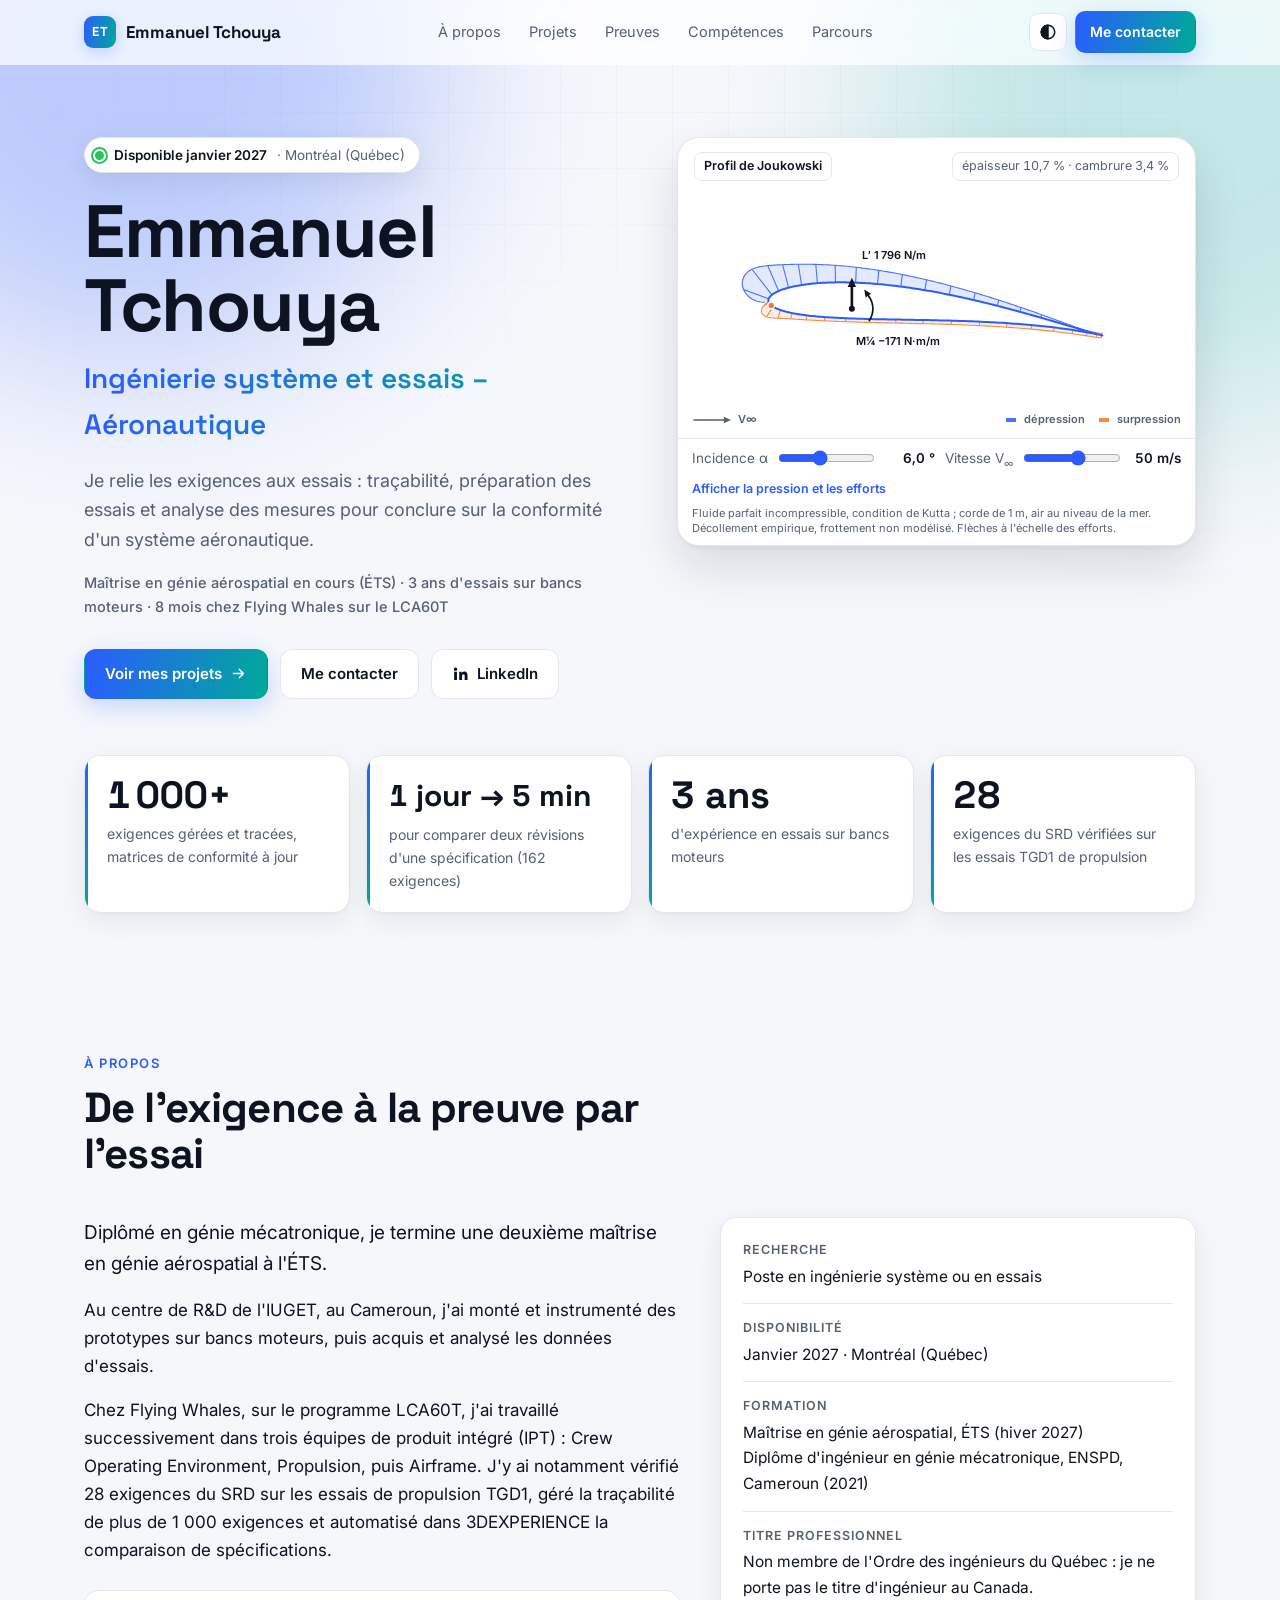
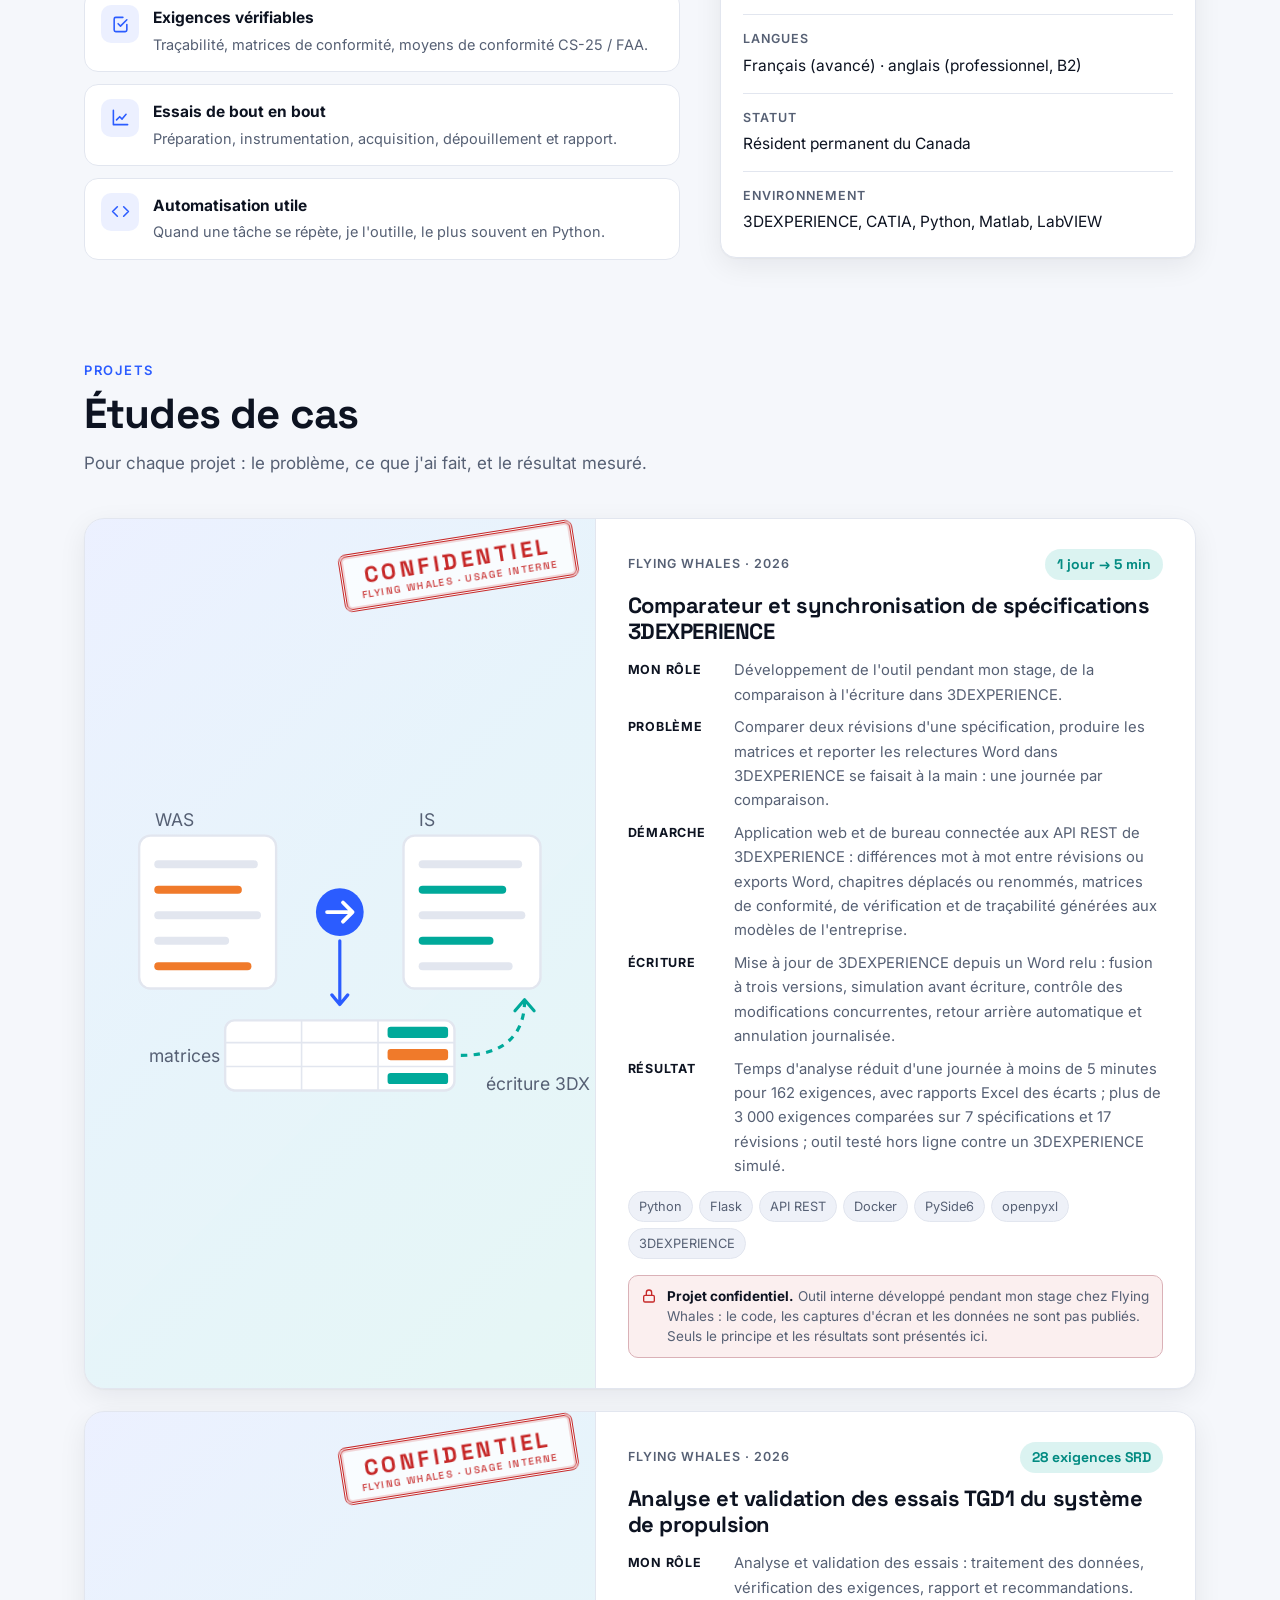
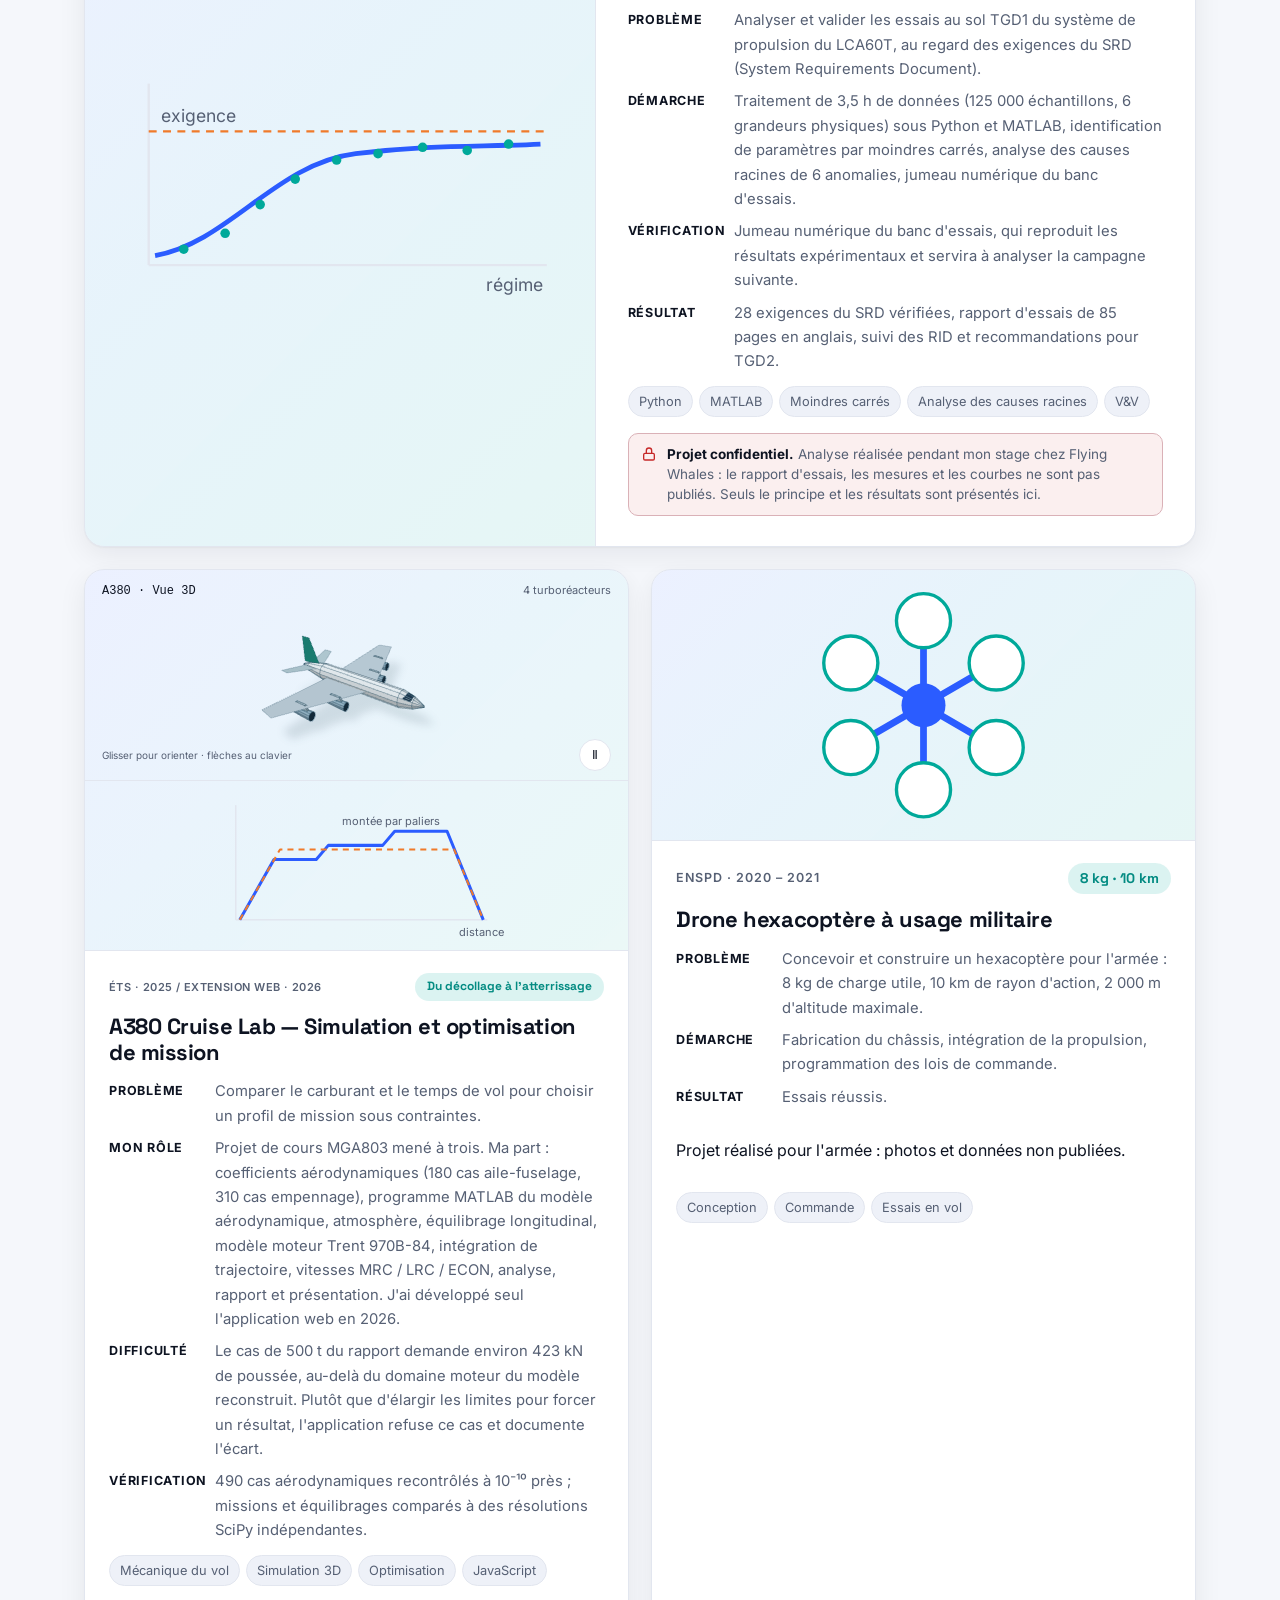
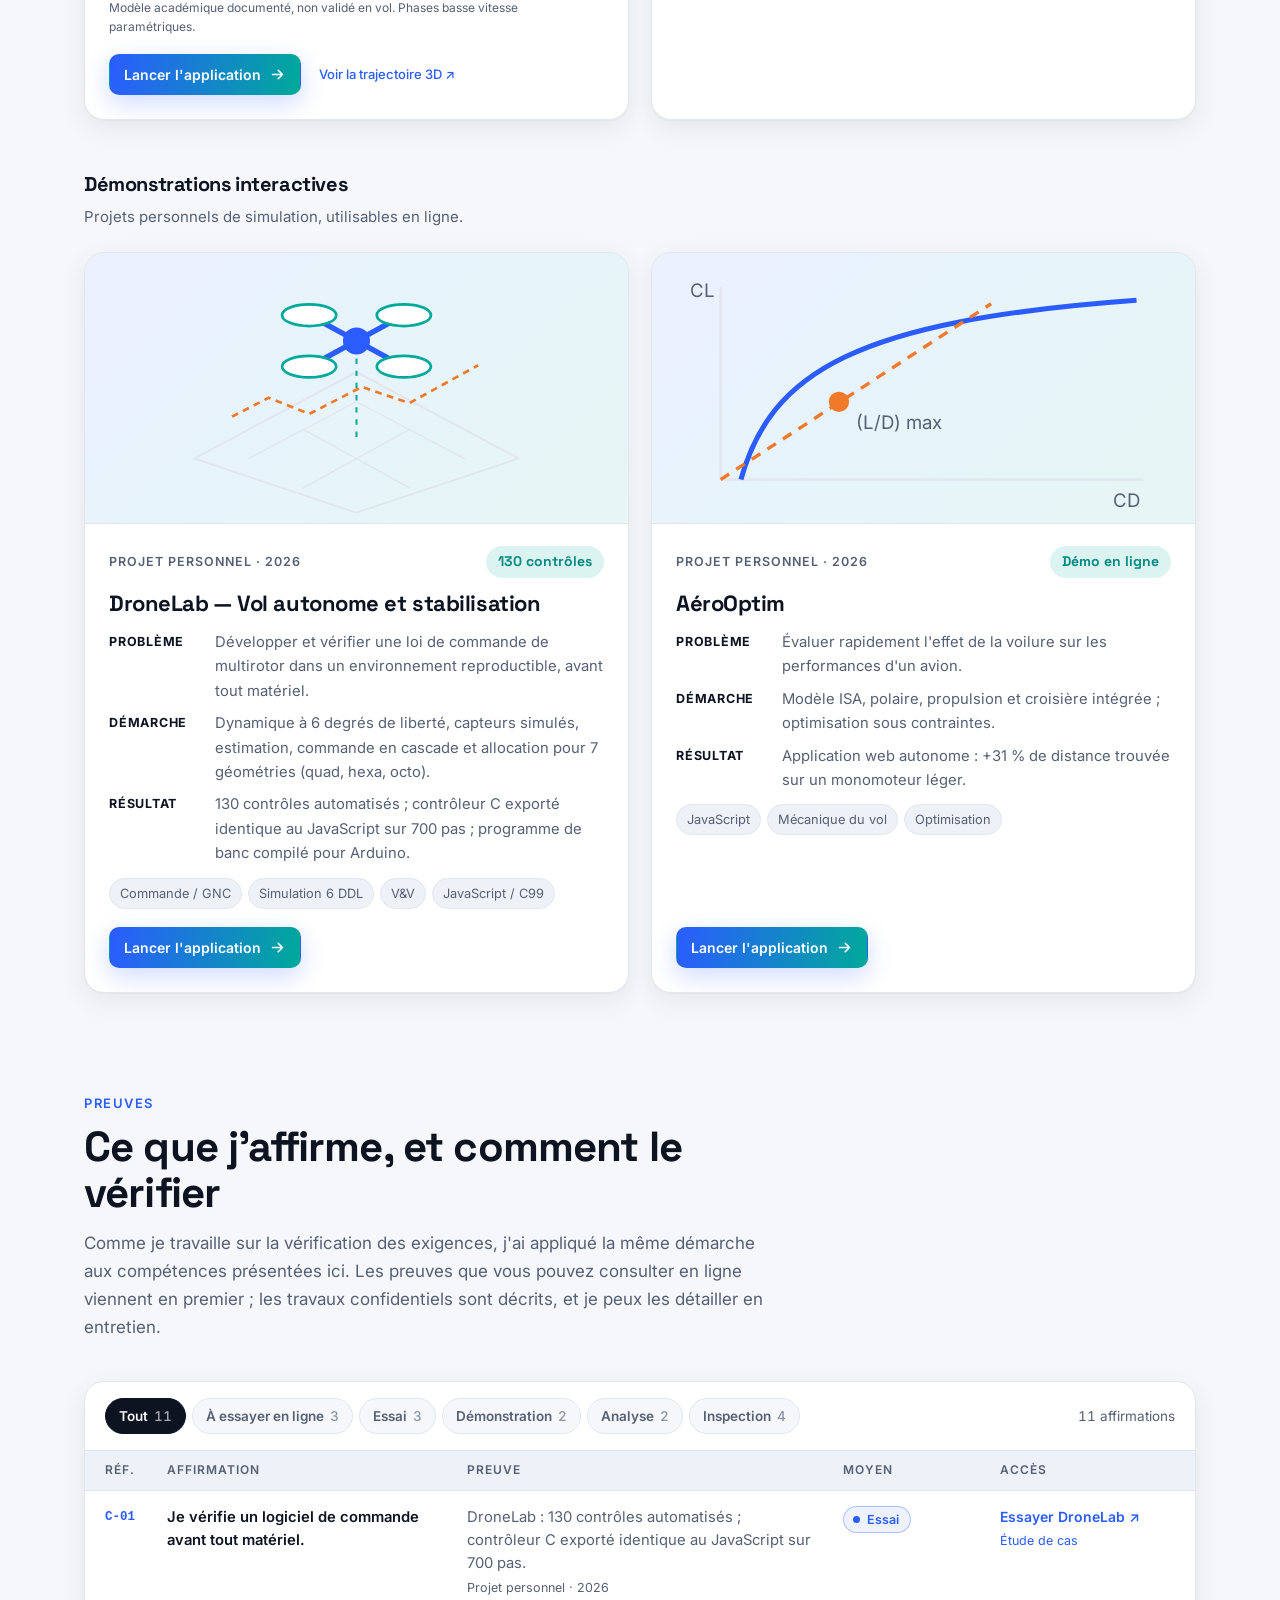
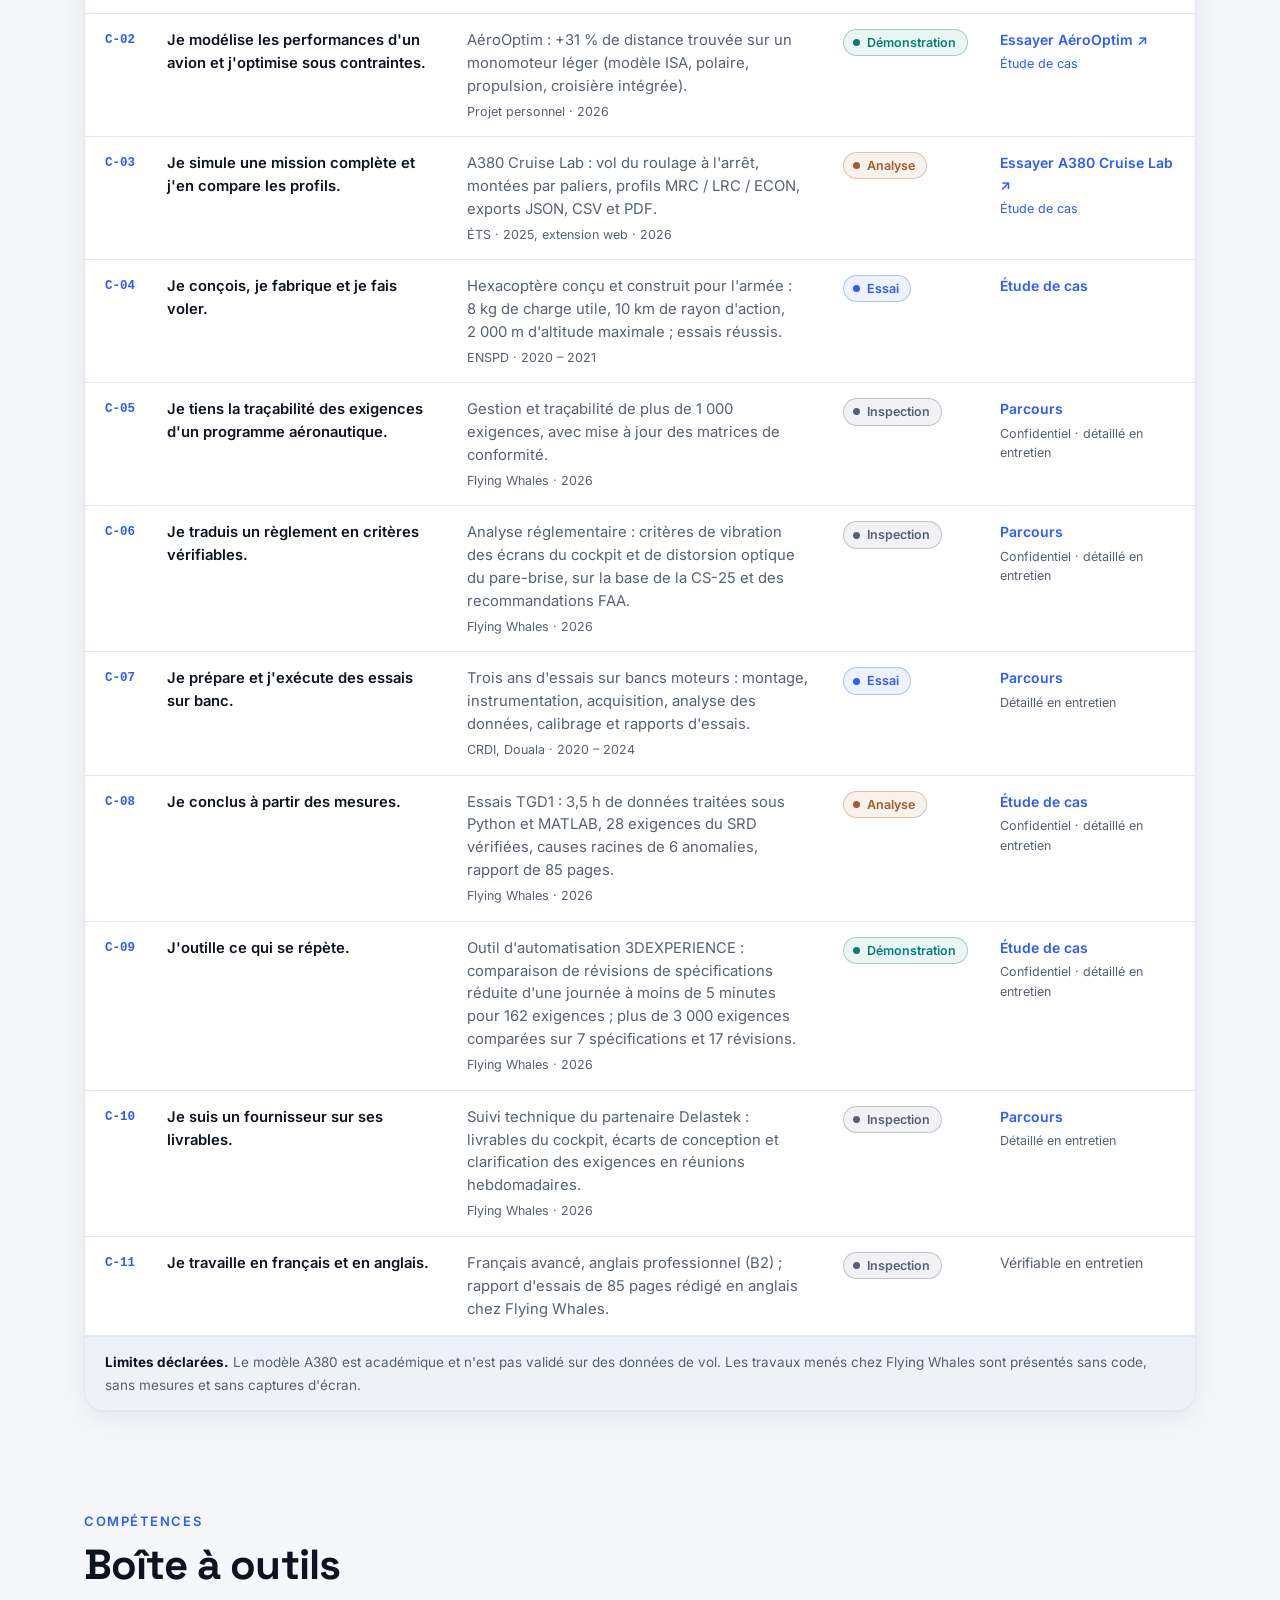
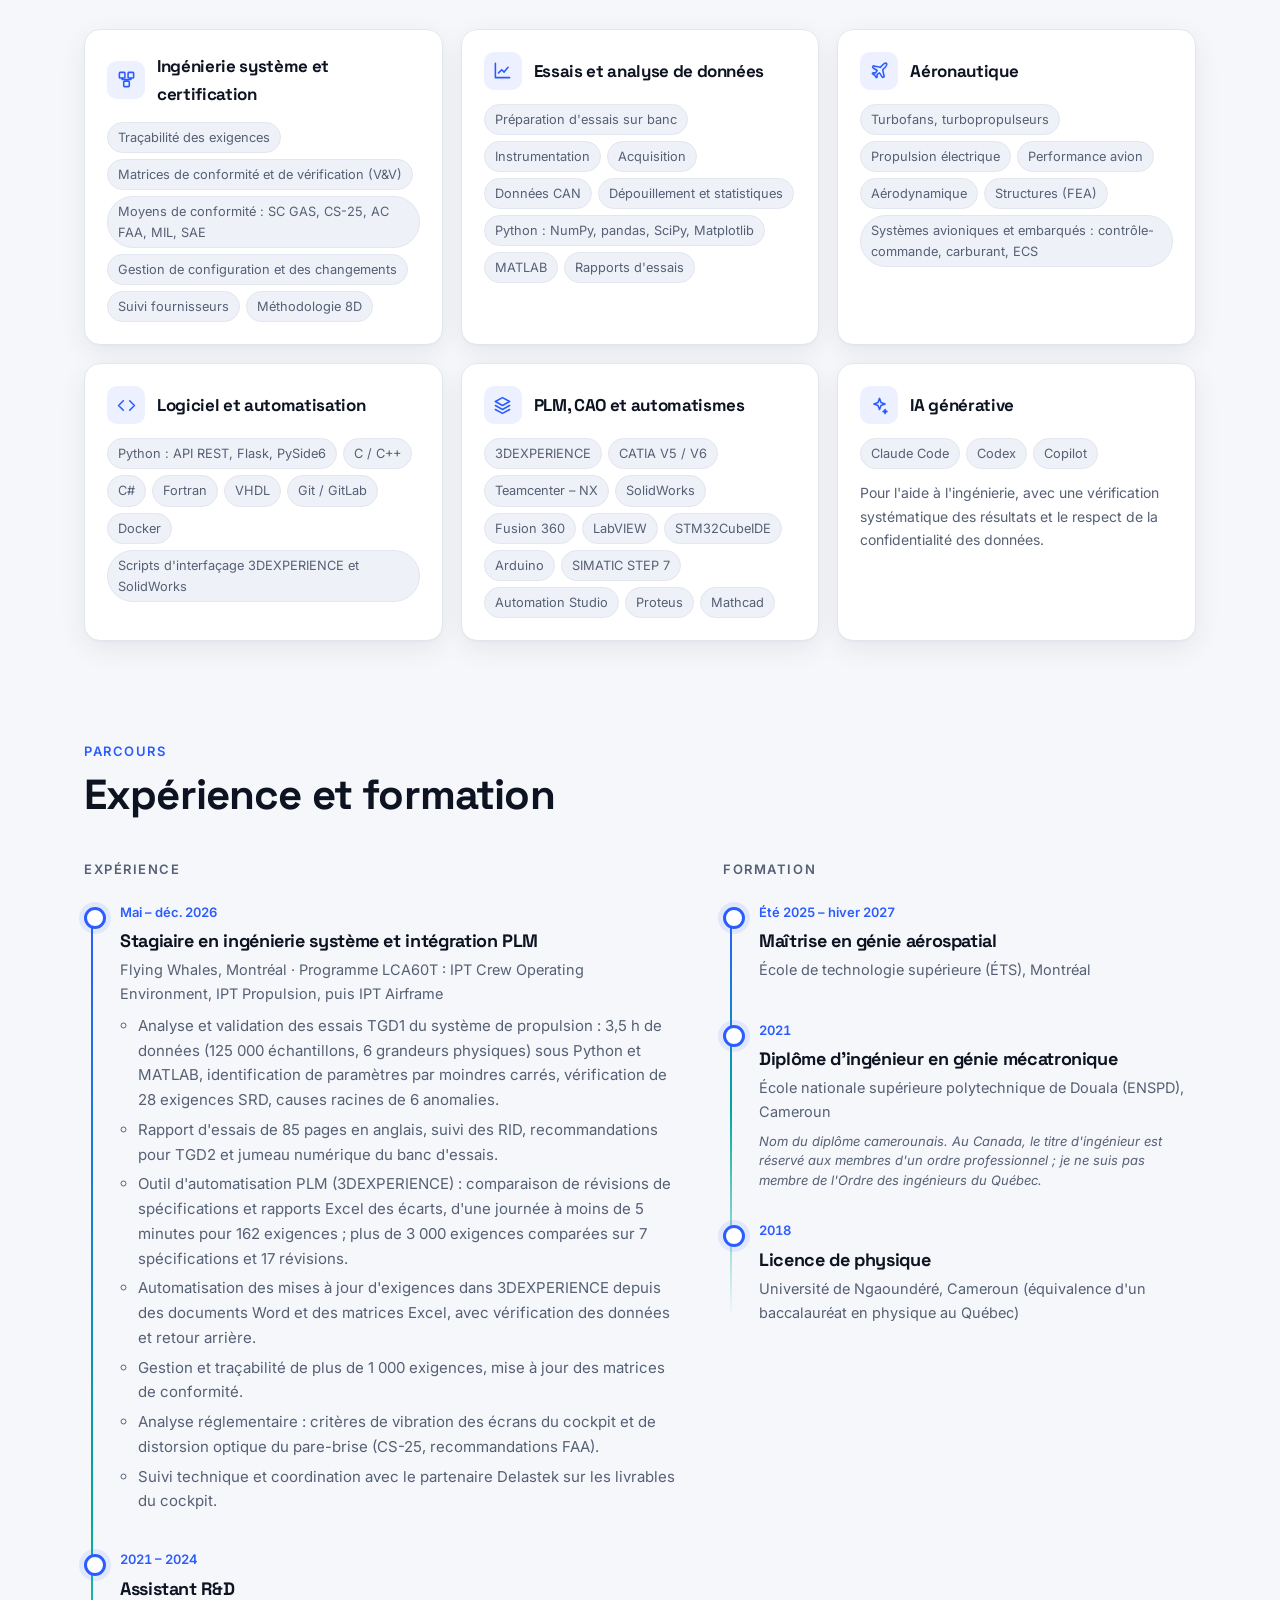
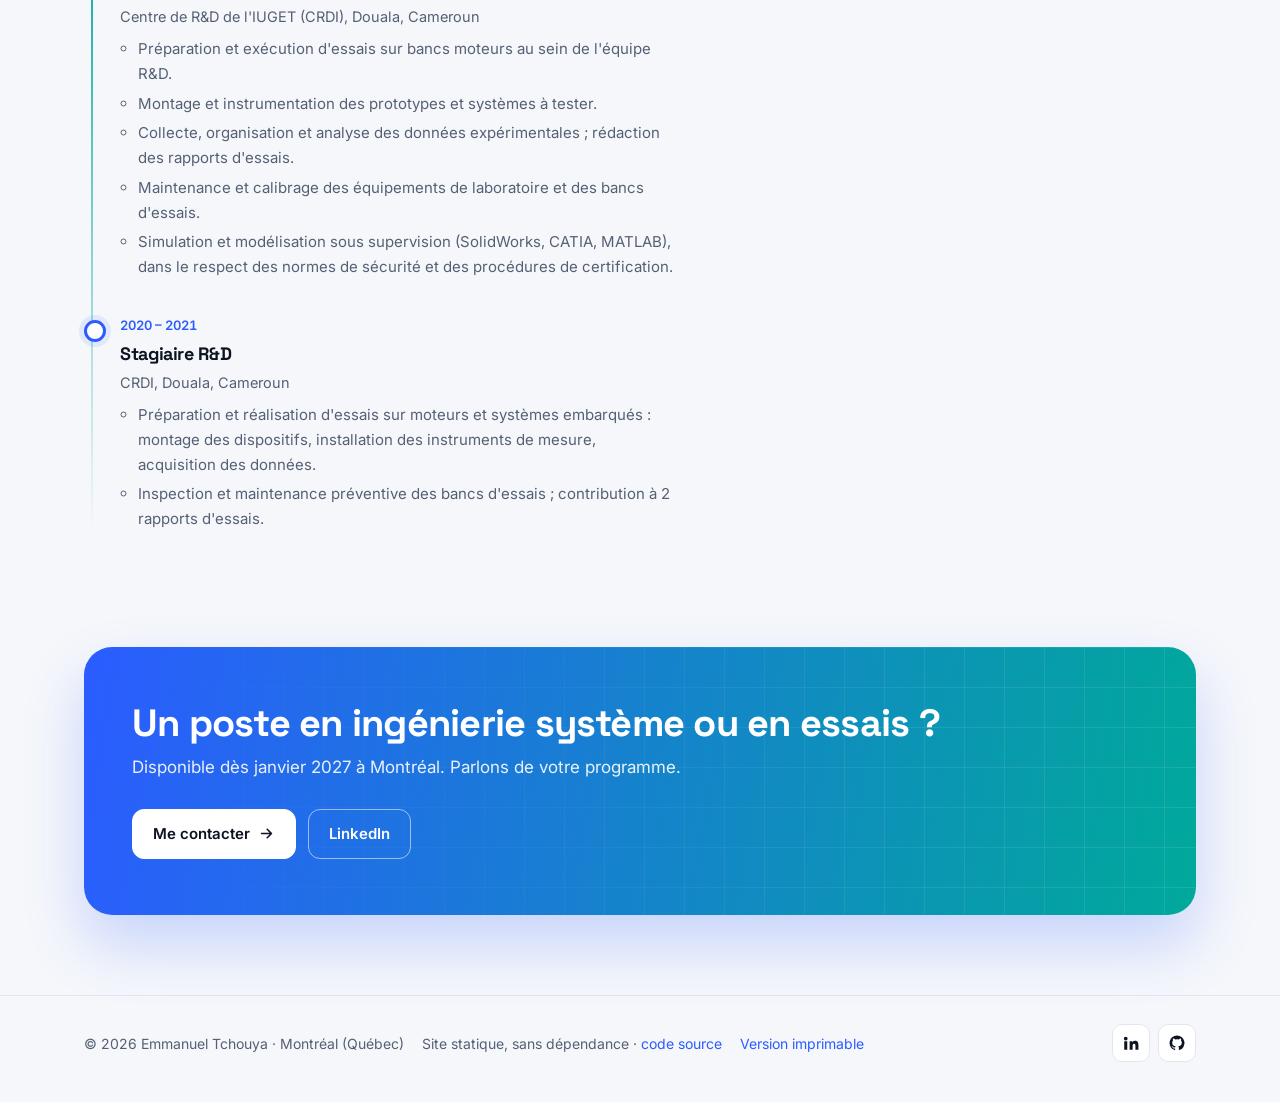
==== index.html @ eb5b2fd1 "3DEXPERIENCE tool: over 3,000 requirements compared across 7 specifications and 17 revisions" ====
<!doctype html>
<html lang="fr">
<head>
<meta charset="utf-8">
<meta name="viewport" content="width=device-width, initial-scale=1">
<title>Emmanuel Tchouya — Ingénierie système et essais, aéronautique</title>
<meta name="description" content="Emmanuel Tchouya — ingénierie système et essais en aéronautique. Diplômé en génie mécatronique, finissant à la maîtrise en génie aérospatial à l'ÉTS, Montréal. Disponible janvier 2027.">
<meta property="og:title" content="Emmanuel Tchouya — Ingénierie système et essais, aéronautique">
<meta property="og:description" content="Trois ans d'essais sur bancs moteurs, huit mois de stage chez Flying Whales sur le programme LCA60T, maîtrise en génie aérospatial à l'ÉTS.">
<meta name="author" content="Emmanuel Tchouya">
<link rel="canonical" href="https://emmatchouya-source.github.io/portfolio/">
<meta property="og:type" content="website">
<meta property="og:locale" content="fr_CA">
<meta property="og:url" content="https://emmatchouya-source.github.io/portfolio/">
<meta property="og:image" content="https://emmatchouya-source.github.io/portfolio/og.png">
<meta property="og:image:width" content="1200">
<meta property="og:image:height" content="630">
<meta property="og:image:alt" content="Emmanuel Tchouya — ingénierie système et essais en aéronautique. Disponible janvier 2027 à Montréal.">
<meta name="twitter:card" content="summary_large_image">
<meta name="theme-color" content="#2b5cff">
<link rel="icon" href="favicon.svg" type="image/svg+xml">
<script type="application/ld+json">{"@context":"https://schema.org","@type":"Person","name":"Emmanuel Tchouya","url":"https://emmatchouya-source.github.io/portfolio/","image":"https://emmatchouya-source.github.io/portfolio/og.png","jobTitle":"Ingénierie système et essais – Aéronautique","description":"Diplômé en génie mécatronique et finissant à la maîtrise en génie aérospatial à l'ÉTS, avec trois ans d'expérience en essais sur bancs moteurs et huit mois de stage chez Flying Whales sur le programme LCA60T.","address":{"@type":"PostalAddress","addressLocality":"Montréal","addressRegion":"QC","addressCountry":"CA"},"alumniOf":[{"@type":"CollegeOrUniversity","name":"École de technologie supérieure (ÉTS)"},{"@type":"CollegeOrUniversity","name":"École nationale supérieure polytechnique de Douala (ENSPD)"}],"knowsLanguage":["fr","en"],"knowsAbout":["Ingénierie système","Traçabilité des exigences","Vérification et validation","Essais aéronautiques","3DEXPERIENCE","Python"],"sameAs":["https://www.linkedin.com/in/emmanuel-tchouya","https://github.com/emmatchouya-source"]}</script>
<script>document.documentElement.classList.add('js');try{var t=localStorage.getItem('pfTheme');if(t==='light'||t==='dark')document.documentElement.dataset.theme=t}catch(e){}</script>
<link rel="preconnect" href="https://fonts.googleapis.com">
<link rel="preconnect" href="https://fonts.gstatic.com" crossorigin>
<link href="https://fonts.googleapis.com/css2?family=Inter:wght@400;500;600;700&family=Space+Grotesk:wght@500;600;700&display=swap" rel="stylesheet">
<link rel="stylesheet" href="projets/a380-lab/hero3d.css?v=1.5.2">
<link rel="stylesheet" href="style.css?v=2026-11-11b">
</head>
<body>
<a class="skip" href="#contenu">Aller au contenu</a>
<div class="bg-grid"></div><div class="bg-blob b1"></div><div class="bg-blob b2"></div>
<div class="progress" id="progress"></div>

<nav id="nav" aria-label="Navigation principale">
  <div class="wrap">
    <a class="brand" href="#top" aria-label="Accueil"><span class="mark">ET</span>Emmanuel Tchouya</a>
    <ul id="navLinks">
      <li><a href="#apropos">À propos</a></li>
      <li><a href="#projets">Projets</a></li>
      <li><a href="#preuves">Preuves</a></li>
      <li><a href="#competences">Compétences</a></li>
      <li><a href="#parcours">Parcours</a></li>
      <li class="only-mobile"><a href="contact.html">Me contacter</a></li>
    </ul>
    <div class="nav-actions">
      <button class="icon-btn" id="themeBtn" aria-label="Changer de thème" title="Thème"></button>
      <a class="btn primary sm" href="contact.html">Me contacter</a>
      <button class="icon-btn menu-btn" id="menuBtn" type="button" aria-label="Ouvrir le menu" aria-expanded="false" aria-controls="navLinks"><svg viewBox="0 0 24 24" fill="none" stroke="currentColor" stroke-width="2" stroke-linecap="round" aria-hidden="true"><path d="M4 7h16M4 12h16M4 17h16"/></svg></button>
    </div>
  </div>
</nav>

<header class="hero" id="top">
  <div class="wrap">
    <div class="hero-grid">
      <div>
        <div class="badge reveal"><span class="pulse"></span><b>Disponible janvier 2027</b> · Montréal (Québec)</div>
        <h1 class="reveal" style="--d:.08s">Emmanuel Tchouya</h1>
        <p class="role reveal" style="--d:.16s">Ingénierie système et essais&nbsp;– Aéronautique</p>
        <p class="lead reveal" style="--d:.24s">Je relie les exigences aux essais : traçabilité, préparation des essais et analyse des mesures pour conclure sur la conformité d'un système aéronautique.</p>
        <p class="hero-facts reveal" style="--d:.28s">Maîtrise en génie aérospatial en cours (ÉTS) · 3 ans d'essais sur bancs moteurs · 8 mois chez Flying Whales sur le LCA60T</p>
        <div class="btns reveal" style="--d:.32s">
          <a class="btn primary" href="#projets">Voir mes projets <svg class="arr" viewBox="0 0 24 24" fill="none" stroke="currentColor" stroke-width="2.2" stroke-linecap="round" stroke-linejoin="round"><path d="M5 12h14M13 6l6 6-6 6"/></svg></a>
          <a class="btn" href="contact.html">Me contacter</a>
          <a class="btn" href="https://www.linkedin.com/in/emmanuel-tchouya" aria-label="LinkedIn"><svg viewBox="0 0 24 24" fill="currentColor"><path d="M4.98 3.5a2.5 2.5 0 1 1 0 5 2.5 2.5 0 0 1 0-5ZM3 9.5h4V21H3V9.5Zm6.5 0h3.8v1.6h.06c.53-1 1.830-2.06 3.77-2.06 4.03 0 4.77 2.65 4.77 6.1V21h-4v-5.2c0-1.24-.02-2.84-1.73-2.84-1.73 0-2 1.35-2 2.75V21h-4V9.5Z"/></svg>LinkedIn</a>
        </div>
      </div>
      <figure class="flow-card reveal" style="--d:.2s;margin:0">
        <div class="flow-head"><span><b>Profil de Joukowski</b></span><span id="flowInfo"></span></div>
        <canvas id="flow" role="img" aria-label="Écoulement de l'air autour d'un profil d'aile : lignes de courant, pression sur la paroi, point d'arrêt, portance et moment au quart de corde. Les valeurs sont données dans le tableau qui suit."></canvas>
        <div class="flow-more" id="flowMore" hidden>
        <div class="flow-cp">
          <div class="flow-cp-head"><b>Coefficient de pression, fluide parfait</b><span class="lg"><i></i>extrados</span><span class="lg"><i class="lo"></i>intrados</span></div>
          <canvas id="cpPlot" role="img" aria-label="Coefficient de pression en fonction de la position sur la corde, pour l'extrados et l'intrados"></canvas>
        </div>
        <dl class="flow-data">
          <div title="Théorème de Kutta-Joukowski : portance = masse volumique × vitesse × circulation"><dt>C<sub>L</sub> théorique</dt><dd id="fCl"></dd></div>
          <div title="Portance obtenue en intégrant les pressions sur le contour du profil"><dt>C<sub>L</sub> par intégration</dt><dd id="fClInt"></dd></div>
          <div title="En fluide parfait, la traînée de pression est nulle (paradoxe de d'Alembert)"><dt>C<sub>D</sub> de pression</dt><dd id="fCd"></dd></div>
          <div title="Moment de tangage au quart de corde, positif à cabrer"><dt>C<sub>M</sub> à ¼ de corde</dt><dd id="fCm"></dd></div>
          <div title="Portance par mètre d'envergure, pour une corde de 1 m, décollement estimé compris"><dt>Portance estimée</dt><dd id="fLift"></dd></div>
          <div title="Point d'application de la résultante des pressions, en fluide parfait. Il recule quand la portance diminue et part à l'infini quand elle s'annule : il ne reste alors qu'un couple."><dt>Centre de poussée</dt><dd id="fXcp"></dd></div>
          <div title="Dépression maximale sur le profil et nombre de Mach local correspondant"><dt>C<sub>p</sub> minimal</dt><dd id="fCpMin"></dd></div>
          <div title="Nombre de Reynolds rapporté à la corde et nombre de Mach amont"><dt>Reynolds</dt><dd id="fRe"></dd></div>
        </dl>
        </div>
        <figcaption>
          <div class="flow-foot">
            <label for="alpha">Incidence α</label>
            <input type="range" id="alpha" min="-4" max="20" step="0.5" value="6">
            <output id="alphaOut" for="alpha"></output>
            <label for="vinf">Vitesse V<sub>∞</sub></label>
            <input type="range" id="vinf" min="10" max="80" step="5" value="50">
            <output id="vinfOut" for="vinf"></output>
          </div>
          <button type="button" class="flow-toggle" id="flowMoreBtn" aria-expanded="false" aria-controls="flowMore">Afficher la pression et les efforts</button>
          <p class="flow-note" id="flowNote">Fluide parfait incompressible, condition de Kutta ; corde de 1 m, air au niveau de la mer. Décollement empirique, frottement non modélisé. Flèches à l'échelle des efforts.</p>
        </figcaption>
      </figure>
    </div>

    <div class="stats">
      <div class="stat reveal"><div class="n" data-count="1000" data-suffix="+">1 000+</div><div class="l">exigences gérées et tracées, matrices de conformité à jour</div></div>
      <div class="stat reveal" style="--d:.08s"><div class="n wide">1 jour → 5 min</div><div class="l">pour comparer deux révisions d'une spécification (162 exigences)</div></div>
      <div class="stat reveal" style="--d:.16s"><div class="n" data-count="3" data-suffix=" ans">3 ans</div><div class="l">d'expérience en essais sur bancs moteurs</div></div>
      <div class="stat reveal" style="--d:.24s"><div class="n" data-count="28">28</div><div class="l">exigences du SRD vérifiées sur les essais TGD1 de propulsion</div></div>
    </div>
  </div>
</header>

<main id="contenu">
  <section id="apropos">
    <div class="wrap">
      <div class="sec-head reveal"><span class="eyebrow">À propos</span><h2>De l'exigence à la preuve par l'essai</h2></div>
      <div class="about">
        <div class="text reveal">
          <p>Diplômé en génie mécatronique, je termine une deuxième maîtrise en génie aérospatial à l'ÉTS.</p>
          <p>Au centre de R&amp;D de l'IUGET, au Cameroun, j'ai monté et instrumenté des prototypes sur bancs moteurs, puis acquis et analysé les données d'essais.</p>
          <p>Chez Flying Whales, sur le programme LCA60T, j'ai travaillé successivement dans trois équipes de produit intégré (IPT) : Crew Operating Environment, Propulsion, puis Airframe. J'y ai notamment vérifié 28 exigences du SRD sur les essais de propulsion TGD1, géré la traçabilité de plus de 1 000 exigences et automatisé dans 3DEXPERIENCE la comparaison de spécifications.</p>
          <div class="values">
            <div class="value"><div class="ic"><svg viewBox="0 0 24 24" fill="none" stroke="currentColor" stroke-width="2" stroke-linecap="round" stroke-linejoin="round"><path d="M9 11l3 3 8-8"/><path d="M20 12v7a2 2 0 0 1-2 2H6a2 2 0 0 1-2-2V5a2 2 0 0 1 2-2h9"/></svg></div><div><b>Exigences vérifiables</b><span>Traçabilité, matrices de conformité, moyens de conformité CS-25 / FAA.</span></div></div>
            <div class="value"><div class="ic"><svg viewBox="0 0 24 24" fill="none" stroke="currentColor" stroke-width="2" stroke-linecap="round" stroke-linejoin="round"><path d="M3 3v18h18"/><path d="M7 15l4-4 3 3 5-6"/></svg></div><div><b>Essais de bout en bout</b><span>Préparation, instrumentation, acquisition, dépouillement et rapport.</span></div></div>
            <div class="value"><div class="ic"><svg viewBox="0 0 24 24" fill="none" stroke="currentColor" stroke-width="2" stroke-linecap="round" stroke-linejoin="round"><path d="M16 18l6-6-6-6M8 6l-6 6 6 6"/></svg></div><div><b>Automatisation utile</b><span>Quand une tâche se répète, je l'outille, le plus souvent en Python.</span></div></div>
          </div>
        </div>
        <dl class="facts reveal" style="--d:.1s">
          <div><dt>Recherche</dt><dd>Poste en ingénierie système ou en essais</dd></div>
          <div><dt>Disponibilité</dt><dd>Janvier 2027 · Montréal (Québec)</dd></div>
          <div><dt>Formation</dt><dd>Maîtrise en génie aérospatial, ÉTS (hiver 2027)<br>Diplôme d'ingénieur en génie mécatronique, ENSPD, Cameroun (2021)</dd></div>
          <div><dt>Titre professionnel</dt><dd>Non membre de l'Ordre des ingénieurs du Québec : je ne porte pas le titre d'ingénieur au Canada.</dd></div>
          <div><dt>Langues</dt><dd>Français (avancé) · anglais (professionnel, B2)</dd></div>
          <div><dt>Statut</dt><dd>Résident permanent du Canada</dd></div>
          <div><dt>Environnement</dt><dd>3DEXPERIENCE, CATIA, Python, Matlab, LabVIEW</dd></div>
        </dl>
      </div>
    </div>
  </section>

  <section id="projets">
    <div class="wrap">
      <div class="sec-head reveal"><span class="eyebrow">Projets</span><h2>Études de cas</h2><p>Pour chaque projet : le problème, ce que j'ai fait, et le résultat mesuré.</p></div>
      <div class="projects">
        <article class="case featured reveal" id="p-3dx">
          <div class="thumb">
            <div class="stamp" role="img" aria-label="Confidentiel : outil interne Flying Whales"><span>Confidentiel</span><small>Flying Whales · usage interne</small></div>
            <svg viewBox="0 0 320 200" aria-hidden="true">
              <rect x="34" y="26" width="86" height="96" rx="7" class="fp ln" stroke-width="1.5"/>
              <rect x="200" y="26" width="86" height="96" rx="7" class="fp ln" stroke-width="1.5"/>
              <text x="44" y="20" class="tx">WAS</text><text x="210" y="20" class="tx">IS</text>
              <g stroke-width="5" stroke-linecap="round">
                <line x1="46" y1="44" x2="106" y2="44" class="ln"/><line x1="212" y1="44" x2="272" y2="44" class="ln"/>
                <line x1="46" y1="60" x2="96" y2="60" class="ac2"/><line x1="212" y1="60" x2="262" y2="60" class="te"/>
                <line x1="46" y1="76" x2="108" y2="76" class="ln"/><line x1="212" y1="76" x2="274" y2="76" class="ln"/>
                <line x1="46" y1="92" x2="88" y2="92" class="ln"/><line x1="212" y1="92" x2="254" y2="92" class="te"/>
                <line x1="46" y1="108" x2="102" y2="108" class="ac2"/><line x1="212" y1="108" x2="266" y2="108" class="ln"/>
              </g>
              <circle cx="160" cy="74" r="15" class="fa"/>
              <path d="M152 74h16m-6-6 6 6-6 6" fill="none" stroke="#fff" stroke-width="2.4" stroke-linecap="round" stroke-linejoin="round"/>
              <rect x="88" y="142" width="144" height="44" rx="6" class="fp ln" stroke-width="1.5"/>
              <g class="ln" stroke-width="1"><path d="M88 156h144M88 171h144M136 142v44M184 142v44"/></g>
              <rect x="190" y="146" width="38" height="7" rx="2" class="fte"/><rect x="190" y="160" width="38" height="7" rx="2" class="fa2"/><rect x="190" y="175" width="38" height="7" rx="2" class="fte"/>
              <path d="M160 92v40m-5-6 5 6 5-6" fill="none" class="ac" stroke-width="2" stroke-linecap="round" stroke-linejoin="round"/>
              <path d="M236 164c34 0 40-20 40-34" fill="none" class="te" stroke-width="2" stroke-dasharray="4 4"/>
              <path d="m270 136 6-7 6 7" fill="none" class="te" stroke-width="2" stroke-linecap="round" stroke-linejoin="round"/>
              <text x="40" y="168" class="tx">matrices</text><text x="252" y="186" class="tx">écriture 3DX</text>
            </svg>
          </div>
          <div class="body">
            <div class="top"><span class="ctx">Flying Whales · 2026</span><span class="metric">1 jour → 5 min</span></div>
            <h3>Comparateur et synchronisation de spécifications 3DEXPERIENCE</h3>
            <ul class="psr">
              <li><b>Mon rôle</b>Développement de l'outil pendant mon stage, de la comparaison à l'écriture dans 3DEXPERIENCE.</li>
              <li><b>Problème</b>Comparer deux révisions d'une spécification, produire les matrices et reporter les relectures Word dans 3DEXPERIENCE se faisait à la main : une journée par comparaison.</li>
              <li><b>Démarche</b>Application web et de bureau connectée aux API REST de 3DEXPERIENCE : différences mot à mot entre révisions ou exports Word, chapitres déplacés ou renommés, matrices de conformité, de vérification et de traçabilité générées aux modèles de l'entreprise.</li>
              <li><b>Écriture</b>Mise à jour de 3DEXPERIENCE depuis un Word relu : fusion à trois versions, simulation avant écriture, contrôle des modifications concurrentes, retour arrière automatique et annulation journalisée.</li>
              <li><b>Résultat</b>Temps d'analyse réduit d'une journée à moins de 5 minutes pour 162 exigences, avec rapports Excel des écarts ; plus de 3 000 exigences comparées sur 7 spécifications et 17 révisions ; outil testé hors ligne contre un 3DEXPERIENCE simulé.</li>
            </ul>
            <div class="tags"><span class="tag">Python</span><span class="tag">Flask</span><span class="tag">API REST</span><span class="tag">Docker</span><span class="tag">PySide6</span><span class="tag">openpyxl</span><span class="tag">3DEXPERIENCE</span></div>
            <p class="conf-note"><svg viewBox="0 0 24 24" fill="none" stroke="currentColor" stroke-width="2" stroke-linecap="round" stroke-linejoin="round" aria-hidden="true"><rect x="4" y="11" width="16" height="10" rx="2"/><path d="M8 11V7a4 4 0 0 1 8 0v4"/></svg><span><b>Projet confidentiel.</b> Outil interne développé pendant mon stage chez Flying Whales : le code, les captures d'écran et les données ne sont pas publiés. Seuls le principe et les résultats sont présentés ici.</span></p>
          </div>
        </article>

        <article class="case featured reveal" id="p-essais">
          <div class="thumb">
            <div class="stamp" role="img" aria-label="Confidentiel : travaux internes Flying Whales"><span>Confidentiel</span><small>Flying Whales · usage interne</small></div>
            <svg viewBox="0 0 320 160" aria-hidden="true">
              <line x1="40" y1="134" x2="290" y2="134" class="ln" stroke-width="1.5"/><line x1="40" y1="20" x2="40" y2="134" class="ln" stroke-width="1.5"/>
              <line x1="40" y1="50" x2="290" y2="50" class="ac2" stroke-width="1.5" stroke-dasharray="5 4"/>
              <text x="48" y="44" class="tx">exigence</text>
              <path class="draw ac" style="--len:300" d="M44 128 C 90 120, 120 70, 170 64 S 250 60, 286 58" fill="none" stroke-width="3"/>
              <g class="fte">
                <circle cx="62" cy="124" r="3"/><circle cx="88" cy="114" r="3"/><circle cx="110" cy="96" r="3"/><circle cx="132" cy="80" r="3"/>
                <circle cx="158" cy="68" r="3"/><circle cx="184" cy="64" r="3"/><circle cx="212" cy="60" r="3"/><circle cx="240" cy="62" r="3"/><circle cx="266" cy="58" r="3"/>
              </g>
              <text x="252" y="150" class="tx">régime</text>
            </svg>
          </div>
          <div class="body">
            <div class="top"><span class="ctx">Flying Whales · 2026</span><span class="metric">28 exigences SRD</span></div>
            <h3>Analyse et validation des essais TGD1 du système de propulsion</h3>
            <ul class="psr">
              <li><b>Mon rôle</b>Analyse et validation des essais : traitement des données, vérification des exigences, rapport et recommandations.</li>
              <li><b>Problème</b>Analyser et valider les essais au sol TGD1 du système de propulsion du LCA60T, au regard des exigences du SRD (System Requirements Document).</li>
              <li><b>Démarche</b>Traitement de 3,5 h de données (125 000 échantillons, 6 grandeurs physiques) sous Python et MATLAB, identification de paramètres par moindres carrés, analyse des causes racines de 6 anomalies, jumeau numérique du banc d'essais.</li>
              <li><b>Vérification</b>Jumeau numérique du banc d'essais, qui reproduit les résultats expérimentaux et servira à analyser la campagne suivante.</li>
              <li><b>Résultat</b>28 exigences du SRD vérifiées, rapport d'essais de 85 pages en anglais, suivi des RID et recommandations pour TGD2.</li>
            </ul>
            <div class="tags"><span class="tag">Python</span><span class="tag">MATLAB</span><span class="tag">Moindres carrés</span><span class="tag">Analyse des causes racines</span><span class="tag">V&amp;V</span></div>
            <p class="conf-note"><svg viewBox="0 0 24 24" fill="none" stroke="currentColor" stroke-width="2" stroke-linecap="round" stroke-linejoin="round" aria-hidden="true"><rect x="4" y="11" width="16" height="10" rx="2"/><path d="M8 11V7a4 4 0 0 1 8 0v4"/></svg><span><b>Projet confidentiel.</b> Analyse réalisée pendant mon stage chez Flying Whales : le rapport d'essais, les mesures et les courbes ne sont pas publiés. Seuls le principe et les résultats sont présentés ici.</span></p>
          </div>
        </article>

        <article class="case reveal a380-project" id="a380Project" aria-labelledby="a380ProjectTitle">
          <div class="a380-visuals">
            <figure class="aircraft-showcase portfolio-aircraft" id="aircraftShowcase">
              <canvas id="aircraftHeroCanvas" tabindex="0" role="img" aria-label="Modèle 3D de l’A380 en rotation automatique" aria-describedby="aircraftHeroHelp">Modèle illustratif à quatre moteurs, identique à celui de l’application A380 Lab.</canvas>
              <figcaption class="aircraft-caption"><b>A380 · Vue 3D</b><span>4 turboréacteurs</span></figcaption>
              <div class="aircraft-interaction"><small id="aircraftHeroHelp">Glisser pour orienter · flèches au clavier</small><button id="aircraftHeroPause" type="button" aria-label="Mettre l’animation 3D en pause" aria-pressed="false">Ⅱ</button></div>
            </figure>
          <div class="thumb a380-profile" role="img" aria-label="Schéma du profil de trajectoire avec montées par paliers et profil de référence">
            <svg viewBox="0 0 320 160" aria-hidden="true">
              <line x1="40" y1="134" x2="290" y2="134" class="ln" stroke-width="1.5"/><line x1="40" y1="20" x2="40" y2="134" class="ln" stroke-width="1.5"/>
              <path class="draw ac" style="--len:420" d="M44 134 L 78 74 L 120 74 L 132 60 L 186 60 L 198 46 L 250 46 L 286 134" fill="none" stroke-width="3" stroke-linejoin="round"/>
              <path d="M44 134 L 84 64 L 257 64 L 286 134" fill="none" class="ac2" stroke-width="2" stroke-dasharray="6 5" stroke-linejoin="round"/>
              <text x="146" y="40" class="tx">montée par paliers</text>
              <text x="262" y="150" class="tx">distance</text>
            </svg>
          </div>
          </div>
          <div class="body">
            <div class="top"><span class="ctx">ÉTS · 2025 / Extension web · 2026</span><span class="metric">Du décollage à l’atterrissage</span></div>
            <h3 id="a380ProjectTitle">A380 Cruise Lab — Simulation et optimisation de mission</h3>
            <ul class="psr">
              <li><b>Problème</b>Comparer le carburant et le temps de vol pour choisir un profil de mission sous contraintes.</li>
              <li><b>Mon rôle</b>Projet de cours MGA803 mené à trois. Ma part : coefficients aérodynamiques (180 cas aile-fuselage, 310 cas empennage), programme MATLAB du modèle aérodynamique, atmosphère, équilibrage longitudinal, modèle moteur Trent 970B-84, intégration de trajectoire, vitesses MRC / LRC / ECON, analyse, rapport et présentation. J'ai développé seul l'application web en 2026.</li>
              <li><b>Difficulté</b>Le cas de 500 t du rapport demande environ 423 kN de poussée, au-delà du domaine moteur du modèle reconstruit. Plutôt que d'élargir les limites pour forcer un résultat, l'application refuse ce cas et documente l'écart.</li>
              <li><b>Vérification</b>490 cas aérodynamiques recontrôlés à 10⁻¹⁰ près ; missions et équilibrages comparés à des résolutions SciPy indépendantes.</li>
            </ul>
            <div class="tags"><span class="tag">Mécanique du vol</span><span class="tag">Simulation 3D</span><span class="tag">Optimisation</span><span class="tag">JavaScript</span></div>
            <p class="project-model-note">Modèle académique documenté, non validé en vol. Phases basse vitesse paramétriques.</p>
            <div class="links"><a class="btn sm primary" href="projets/a380-lab/">Lancer l'application <svg class="arr" viewBox="0 0 24 24" fill="none" stroke="currentColor" stroke-width="2.2" stroke-linecap="round" stroke-linejoin="round"><path d="M5 12h14M13 6l6 6-6 6"/></svg></a><a class="project-demo-link" href="projets/a380-lab/?view=3d">Voir la trajectoire 3D ↗</a></div>
          </div>
        </article>

        <article class="case reveal" id="p-hexa" style="--d:.08s">
          <div class="thumb" aria-hidden="true">
            <svg viewBox="0 0 320 160">
              <g class="ac" stroke-width="4" stroke-linecap="round">
                <line x1="160" y1="80" x2="160" y2="30"/><line x1="160" y1="80" x2="160" y2="130"/>
                <line x1="160" y1="80" x2="203" y2="55"/><line x1="160" y1="80" x2="117" y2="55"/>
                <line x1="160" y1="80" x2="203" y2="105"/><line x1="160" y1="80" x2="117" y2="105"/>
              </g>
              <g class="fp te" stroke-width="2">
                <circle cx="160" cy="30" r="16"/><circle cx="160" cy="130" r="16"/>
                <circle cx="203" cy="55" r="16"/><circle cx="117" cy="55" r="16"/>
                <circle cx="203" cy="105" r="16"/><circle cx="117" cy="105" r="16"/>
              </g>
              <circle cx="160" cy="80" r="13" class="fa"/>
            </svg>
          </div>
          <div class="body">
            <div class="top"><span class="ctx">ENSPD · 2020 – 2021</span><span class="metric">8 kg · 10 km</span></div>
            <h3>Drone hexacoptère à usage militaire</h3>
            <ul class="psr">
              <li><b>Problème</b>Concevoir et construire un hexacoptère pour l'armée : 8 kg de charge utile, 10 km de rayon d'action, 2 000 m d'altitude maximale.</li>
              <li><b>Démarche</b>Fabrication du châssis, intégration de la propulsion, programmation des lois de commande.</li>
              <li><b>Résultat</b>Essais réussis.</li>
            </ul>
            <p class="project-model-note">Projet réalisé pour l'armée : photos et données non publiées.</p>
            <div class="tags"><span class="tag">Conception</span><span class="tag">Commande</span><span class="tag">Essais en vol</span></div>
          </div>
        </article>

        <div class="projects-sub reveal"><h3>Démonstrations interactives</h3><p>Projets personnels de simulation, utilisables en ligne.</p></div>

        <article class="case reveal" id="p-dronelab">
          <div class="thumb" aria-hidden="true">
            <svg viewBox="0 0 320 200">
              <path d="M40 152 160 88 280 152 160 192Z" fill="none" class="ln" stroke-width="1.5"/>
              <path d="M80 152 160 110 240 152M120 174 200 130M120 130 200 174" fill="none" class="ln" stroke-width="1"/>
              <path d="M160 136V64" fill="none" class="te" stroke-dasharray="4 5" stroke-width="1.5"/>
              <g class="ac" fill="none" stroke-width="4" stroke-linecap="round"><path d="m125 46 70 38m-70 0 70-38"/></g>
              <g class="fp te" stroke-width="2"><ellipse cx="125" cy="46" rx="20" ry="8"/><ellipse cx="195" cy="46" rx="20" ry="8"/><ellipse cx="125" cy="84" rx="20" ry="8"/><ellipse cx="195" cy="84" rx="20" ry="8"/></g>
              <circle cx="160" cy="65" r="10" class="fa"/>
              <path d="m68 121 27-14 30 12 39-20 35 12 51-28" fill="none" class="ac2" stroke-width="2" stroke-dasharray="5 4"/>
            </svg>
          </div>
          <div class="body">
            <div class="top"><span class="ctx">Projet personnel · 2026</span><span class="metric">130 contrôles</span></div>
            <h3>DroneLab — Vol autonome et stabilisation</h3>
            <ul class="psr">
              <li><b>Problème</b>Développer et vérifier une loi de commande de multirotor dans un environnement reproductible, avant tout matériel.</li>
              <li><b>Démarche</b>Dynamique à 6 degrés de liberté, capteurs simulés, estimation, commande en cascade et allocation pour 7 géométries (quad, hexa, octo).</li>
              <li><b>Résultat</b>130 contrôles automatisés ; contrôleur C exporté identique au JavaScript sur 700 pas ; programme de banc compilé pour Arduino.</li>
            </ul>
            <div class="tags"><span class="tag">Commande / GNC</span><span class="tag">Simulation 6 DDL</span><span class="tag">V&amp;V</span><span class="tag">JavaScript / C99</span></div>
            <div class="links"><a class="btn sm primary" href="projets/drone-lab/">Lancer l'application <svg class="arr" viewBox="0 0 24 24" fill="none" stroke="currentColor" stroke-width="2.2" stroke-linecap="round" stroke-linejoin="round"><path d="M5 12h14M13 6l6 6-6 6"/></svg></a></div>
          </div>
        </article>

        <article class="case reveal" id="p-aero" style="--d:.08s">
          <div class="thumb" aria-hidden="true">
            <svg viewBox="0 0 320 160">
              <line x1="40" y1="134" x2="290" y2="134" class="ln" stroke-width="1.5"/><line x1="40" y1="20" x2="40" y2="134" class="ln" stroke-width="1.5"/>
              <path class="draw ac" style="--len:320" d="M52 134 C 70 70, 120 40, 286 28" fill="none" stroke-width="3"/>
              <line x1="40" y1="134" x2="200" y2="30" class="ac2" stroke-width="2" stroke-dasharray="6 5"/>
              <circle cx="110" cy="88" r="6" class="fa2"/>
              <text x="120" y="104" class="tx">(L/D) max</text>
              <text x="272" y="150" class="tx">CD</text><text x="22" y="26" class="tx">CL</text>
            </svg>
          </div>
          <div class="body">
            <div class="top"><span class="ctx">Projet personnel · 2026</span><span class="metric">Démo en ligne</span></div>
            <h3>AéroOptim</h3>
            <ul class="psr">
              <li><b>Problème</b>Évaluer rapidement l'effet de la voilure sur les performances d'un avion.</li>
              <li><b>Démarche</b>Modèle ISA, polaire, propulsion et croisière intégrée ; optimisation sous contraintes.</li>
              <li><b>Résultat</b>Application web autonome : +31 % de distance trouvée sur un monomoteur léger.</li>
            </ul>
            <div class="tags"><span class="tag">JavaScript</span><span class="tag">Mécanique du vol</span><span class="tag">Optimisation</span></div>
            <div class="links"><a class="btn sm primary" href="projets/aero-optim/">Lancer l'application <svg class="arr" viewBox="0 0 24 24" fill="none" stroke="currentColor" stroke-width="2.2" stroke-linecap="round" stroke-linejoin="round"><path d="M5 12h14M13 6l6 6-6 6"/></svg></a></div>
          </div>
        </article>

      </div>
    </div>
  </section>

  <section id="preuves">
    <div class="wrap">
      <div class="sec-head reveal"><span class="eyebrow">Preuves</span><h2>Ce que j'affirme, et comment le vérifier</h2><p>Comme je travaille sur la vérification des exigences, j'ai appliqué la même démarche aux compétences présentées ici. Les preuves que vous pouvez consulter en ligne viennent en premier ; les travaux confidentiels sont décrits, et je peux les détailler en entretien.</p></div>
      <div class="matrix reveal">
        <div class="mx-bar">
          <div class="mx-filters" role="group" aria-label="Filtrer la matrice par moyen de vérification">
            <button type="button" class="chip" data-f="all" aria-pressed="true">Tout <i></i></button>
            <button type="button" class="chip" data-f="live" aria-pressed="false">À essayer en ligne <i></i></button>
            <button type="button" class="chip" data-f="E" aria-pressed="false">Essai <i></i></button>
            <button type="button" class="chip" data-f="D" aria-pressed="false">Démonstration <i></i></button>
            <button type="button" class="chip" data-f="A" aria-pressed="false">Analyse <i></i></button>
            <button type="button" class="chip" data-f="I" aria-pressed="false">Inspection <i></i></button>
          </div>
          <span class="mx-count" id="mxCount" aria-live="polite">11 affirmations</span>
        </div>
        <table class="mx">
          <caption class="sr-only">Matrice de conformité : pour chaque affirmation, la preuve, le moyen de vérification et la façon d'y accéder.</caption>
          <thead><tr><th scope="col">Réf.</th><th scope="col">Affirmation</th><th scope="col">Preuve</th><th scope="col">Moyen</th><th scope="col">Accès</th></tr></thead>
          <tbody>
            <tr data-moc="E" data-live="1">
              <td class="ref">C-01</td>
              <th scope="row">Je vérifie un logiciel de commande avant tout matériel.</th>
              <td>DroneLab : 130 contrôles automatisés ; contrôleur C exporté identique au JavaScript sur 700 pas.<small>Projet personnel · 2026</small></td>
              <td><span class="moc e">Essai</span></td>
              <td class="acc"><a class="live" href="projets/drone-lab/">Essayer DroneLab</a><small><a href="#p-dronelab">Étude de cas</a></small></td>
            </tr>
            <tr data-moc="D" data-live="1">
              <td class="ref">C-02</td>
              <th scope="row">Je modélise les performances d'un avion et j'optimise sous contraintes.</th>
              <td>AéroOptim : +31 % de distance trouvée sur un monomoteur léger (modèle ISA, polaire, propulsion, croisière intégrée).<small>Projet personnel · 2026</small></td>
              <td><span class="moc d">Démonstration</span></td>
              <td class="acc"><a class="live" href="projets/aero-optim/">Essayer AéroOptim</a><small><a href="#p-aero">Étude de cas</a></small></td>
            </tr>
            <tr data-moc="A" data-live="1">
              <td class="ref">C-03</td>
              <th scope="row">Je simule une mission complète et j'en compare les profils.</th>
              <td>A380 Cruise Lab : vol du roulage à l'arrêt, montées par paliers, profils MRC / LRC / ECON, exports JSON, CSV et PDF.<small>ÉTS · 2025, extension web · 2026</small></td>
              <td><span class="moc a">Analyse</span></td>
              <td class="acc"><a class="live" href="projets/a380-lab/">Essayer A380 Cruise Lab</a><small><a href="#a380Project">Étude de cas</a></small></td>
            </tr>
            <tr data-moc="E" data-live="0">
              <td class="ref">C-04</td>
              <th scope="row">Je conçois, je fabrique et je fais voler.</th>
              <td>Hexacoptère conçu et construit pour l'armée : 8 kg de charge utile, 10 km de rayon d'action, 2 000 m d'altitude maximale ; essais réussis.<small>ENSPD · 2020 – 2021</small></td>
              <td><span class="moc e">Essai</span></td>
              <td class="acc"><a href="#p-hexa">Étude de cas</a></td>
            </tr>
            <tr data-moc="I" data-live="0">
              <td class="ref">C-05</td>
              <th scope="row">Je tiens la traçabilité des exigences d'un programme aéronautique.</th>
              <td>Gestion et traçabilité de plus de 1 000 exigences, avec mise à jour des matrices de conformité.<small>Flying Whales · 2026</small></td>
              <td><span class="moc i">Inspection</span></td>
              <td class="acc"><a href="#parcours">Parcours</a><small>Confidentiel · détaillé en entretien</small></td>
            </tr>
            <tr data-moc="I" data-live="0">
              <td class="ref">C-06</td>
              <th scope="row">Je traduis un règlement en critères vérifiables.</th>
              <td>Analyse réglementaire : critères de vibration des écrans du cockpit et de distorsion optique du pare-brise, sur la base de la CS-25 et des recommandations FAA.<small>Flying Whales · 2026</small></td>
              <td><span class="moc i">Inspection</span></td>
              <td class="acc"><a href="#parcours">Parcours</a><small>Confidentiel · détaillé en entretien</small></td>
            </tr>
            <tr data-moc="E" data-live="0">
              <td class="ref">C-07</td>
              <th scope="row">Je prépare et j'exécute des essais sur banc.</th>
              <td>Trois ans d'essais sur bancs moteurs : montage, instrumentation, acquisition, analyse des données, calibrage et rapports d'essais.<small>CRDI, Douala · 2020 – 2024</small></td>
              <td><span class="moc e">Essai</span></td>
              <td class="acc"><a href="#parcours">Parcours</a><small>Détaillé en entretien</small></td>
            </tr>
            <tr data-moc="A" data-live="0">
              <td class="ref">C-08</td>
              <th scope="row">Je conclus à partir des mesures.</th>
              <td>Essais TGD1 : 3,5 h de données traitées sous Python et MATLAB, 28 exigences du SRD vérifiées, causes racines de 6 anomalies, rapport de 85 pages.<small>Flying Whales · 2026</small></td>
              <td><span class="moc a">Analyse</span></td>
              <td class="acc"><a href="#p-essais">Étude de cas</a><small>Confidentiel · détaillé en entretien</small></td>
            </tr>
            <tr data-moc="D" data-live="0">
              <td class="ref">C-09</td>
              <th scope="row">J'outille ce qui se répète.</th>
              <td>Outil d'automatisation 3DEXPERIENCE : comparaison de révisions de spécifications réduite d'une journée à moins de 5 minutes pour 162 exigences ; plus de 3 000 exigences comparées sur 7 spécifications et 17 révisions.<small>Flying Whales · 2026</small></td>
              <td><span class="moc d">Démonstration</span></td>
              <td class="acc"><a href="#p-3dx">Étude de cas</a><small>Confidentiel · détaillé en entretien</small></td>
            </tr>
            <tr data-moc="I" data-live="0">
              <td class="ref">C-10</td>
              <th scope="row">Je suis un fournisseur sur ses livrables.</th>
              <td>Suivi technique du partenaire Delastek : livrables du cockpit, écarts de conception et clarification des exigences en réunions hebdomadaires.<small>Flying Whales · 2026</small></td>
              <td><span class="moc i">Inspection</span></td>
              <td class="acc"><a href="#parcours">Parcours</a><small>Détaillé en entretien</small></td>
            </tr>
            <tr data-moc="I" data-live="0">
              <td class="ref">C-11</td>
              <th scope="row">Je travaille en français et en anglais.</th>
              <td>Français avancé, anglais professionnel (B2) ; rapport d'essais de 85 pages rédigé en anglais chez Flying Whales.</td>
              <td><span class="moc i">Inspection</span></td>
              <td class="acc">Vérifiable en entretien</td>
            </tr>
          </tbody>
        </table>
        <p class="mx-note"><b>Limites déclarées.</b> Le modèle A380 est académique et n'est pas validé sur des données de vol. Les travaux menés chez Flying Whales sont présentés sans code, sans mesures et sans captures d'écran.</p>
      </div>
    </div>
  </section>

  <section id="competences">
    <div class="wrap">
      <div class="sec-head reveal"><span class="eyebrow">Compétences</span><h2>Boîte à outils</h2></div>
      <div class="skills">
        <div class="skill reveal"><div class="head"><div class="ic"><svg viewBox="0 0 24 24" fill="none" stroke="currentColor" stroke-width="2" stroke-linecap="round" stroke-linejoin="round"><rect x="3" y="3" width="7" height="7" rx="1"/><rect x="14" y="3" width="7" height="7" rx="1"/><rect x="8.5" y="14" width="7" height="7" rx="1"/><path d="M6.5 10v2h11v-2M12 12v2"/></svg></div><h3>Ingénierie système et certification</h3></div>
          <div class="tags"><span class="tag">Traçabilité des exigences</span><span class="tag">Matrices de conformité et de vérification (V&amp;V)</span><span class="tag">Moyens de conformité : SC GAS, CS-25, AC FAA, MIL, SAE</span><span class="tag">Gestion de configuration et des changements</span><span class="tag">Suivi fournisseurs</span><span class="tag">Méthodologie 8D</span></div></div>
        <div class="skill reveal" style="--d:.06s"><div class="head"><div class="ic"><svg viewBox="0 0 24 24" fill="none" stroke="currentColor" stroke-width="2" stroke-linecap="round" stroke-linejoin="round"><path d="M3 3v18h18"/><path d="M7 15l4-4 3 3 5-6"/></svg></div><h3>Essais et analyse de données</h3></div>
          <div class="tags"><span class="tag">Préparation d'essais sur banc</span><span class="tag">Instrumentation</span><span class="tag">Acquisition</span><span class="tag">Données CAN</span><span class="tag">Dépouillement et statistiques</span><span class="tag">Python : NumPy, pandas, SciPy, Matplotlib</span><span class="tag">MATLAB</span><span class="tag">Rapports d'essais</span></div></div>
        <div class="skill reveal" style="--d:.12s"><div class="head"><div class="ic"><svg viewBox="0 0 24 24" fill="none" stroke="currentColor" stroke-width="2" stroke-linecap="round" stroke-linejoin="round"><path d="M17.8 19.2 16 11l3.5-3.5C21 6 21.5 4 21 3c-1-.5-3 0-4.5 1.5L13 8 4.8 6.2c-.5-.1-.9.1-1.1.5l-.3.5c-.2.5-.1 1 .3 1.3L9 12l-2 3H4l-1 1 3 2 2 3 1-1v-3l3-2 3.5 5.3c.3.4.8.5 1.300.3l.5-.2c.4-.3.6-.7.5-1.2z"/></svg></div><h3>Aéronautique</h3></div>
          <div class="tags"><span class="tag">Turbofans, turbopropulseurs</span><span class="tag">Propulsion électrique</span><span class="tag">Performance avion</span><span class="tag">Aérodynamique</span><span class="tag">Structures (FEA)</span><span class="tag">Systèmes avioniques et embarqués : contrôle-commande, carburant, ECS</span></div></div>
        <div class="skill reveal"><div class="head"><div class="ic"><svg viewBox="0 0 24 24" fill="none" stroke="currentColor" stroke-width="2" stroke-linecap="round" stroke-linejoin="round"><path d="M16 18l6-6-6-6M8 6l-6 6 6 6"/></svg></div><h3>Logiciel et automatisation</h3></div>
          <div class="tags"><span class="tag">Python : API REST, Flask, PySide6</span><span class="tag">C / C++</span><span class="tag">C#</span><span class="tag">Fortran</span><span class="tag">VHDL</span><span class="tag">Git / GitLab</span><span class="tag">Docker</span><span class="tag">Scripts d'interfaçage 3DEXPERIENCE et SolidWorks</span></div></div>
        <div class="skill reveal" style="--d:.06s"><div class="head"><div class="ic"><svg viewBox="0 0 24 24" fill="none" stroke="currentColor" stroke-width="2" stroke-linecap="round" stroke-linejoin="round"><path d="M12 2 3 7l9 5 9-5-9-5Z"/><path d="m3 17 9 5 9-5M3 12l9 5 9-5"/></svg></div><h3>PLM, CAO et automatismes</h3></div>
          <div class="tags"><span class="tag">3DEXPERIENCE</span><span class="tag">CATIA V5 / V6</span><span class="tag">Teamcenter – NX</span><span class="tag">SolidWorks</span><span class="tag">Fusion 360</span><span class="tag">LabVIEW</span><span class="tag">STM32CubeIDE</span><span class="tag">Arduino</span><span class="tag">SIMATIC STEP 7</span><span class="tag">Automation Studio</span><span class="tag">Proteus</span><span class="tag">Mathcad</span></div></div>
        <div class="skill reveal" style="--d:.12s"><div class="head"><div class="ic"><svg viewBox="0 0 24 24" fill="none" stroke="currentColor" stroke-width="2" stroke-linecap="round" stroke-linejoin="round"><path d="M12 3l1.9 5.1L19 10l-5.1 1.9L12 17l-1.9-5.1L5 10l5.1-1.9z"/><path d="M19 17l.7 1.8 1.8.7-1.8.7L19 22l-.7-1.8-1.8-.7 1.8-.7z"/></svg></div><h3>IA générative</h3></div>
          <div class="tags"><span class="tag">Claude Code</span><span class="tag">Codex</span><span class="tag">Copilot</span></div>
          <p>Pour l'aide à l'ingénierie, avec une vérification systématique des résultats et le respect de la confidentialité des données.</p></div>
      </div>
    </div>
  </section>

  <section id="parcours">
    <div class="wrap">
      <div class="sec-head reveal"><span class="eyebrow">Parcours</span><h2>Expérience et formation</h2></div>
      <div class="cols">
        <div class="reveal">
          <h3 class="col-title">Expérience</h3>
          <ol class="timeline">
            <li><div class="when">Mai – déc. 2026</div><h4>Stagiaire en ingénierie système et intégration PLM</h4><div class="where">Flying Whales, Montréal · Programme LCA60T : IPT Crew Operating Environment, IPT Propulsion, puis IPT Airframe</div>
              <ul><li>Analyse et validation des essais TGD1 du système de propulsion : 3,5 h de données (125 000 échantillons, 6 grandeurs physiques) sous Python et MATLAB, identification de paramètres par moindres carrés, vérification de 28 exigences SRD, causes racines de 6 anomalies.</li><li>Rapport d'essais de 85 pages en anglais, suivi des RID, recommandations pour TGD2 et jumeau numérique du banc d'essais.</li><li>Outil d'automatisation PLM (3DEXPERIENCE) : comparaison de révisions de spécifications et rapports Excel des écarts, d'une journée à moins de 5 minutes pour 162 exigences ; plus de 3 000 exigences comparées sur 7 spécifications et 17 révisions.</li><li>Automatisation des mises à jour d'exigences dans 3DEXPERIENCE depuis des documents Word et des matrices Excel, avec vérification des données et retour arrière.</li><li>Gestion et traçabilité de plus de 1 000 exigences, mise à jour des matrices de conformité.</li><li>Analyse réglementaire : critères de vibration des écrans du cockpit et de distorsion optique du pare-brise (CS-25, recommandations FAA).</li><li>Suivi technique et coordination avec le partenaire Delastek sur les livrables du cockpit.</li></ul></li>
            <li><div class="when">2021 – 2024</div><h4>Assistant R&amp;D</h4><div class="where">Centre de R&amp;D de l'IUGET (CRDI), Douala, Cameroun</div>
              <ul><li>Préparation et exécution d'essais sur bancs moteurs au sein de l'équipe R&amp;D.</li><li>Montage et instrumentation des prototypes et systèmes à tester.</li><li>Collecte, organisation et analyse des données expérimentales ; rédaction des rapports d'essais.</li><li>Maintenance et calibrage des équipements de laboratoire et des bancs d'essais.</li><li>Simulation et modélisation sous supervision (SolidWorks, CATIA, MATLAB), dans le respect des normes de sécurité et des procédures de certification.</li></ul></li>
            <li><div class="when">2020 – 2021</div><h4>Stagiaire R&amp;D</h4><div class="where">CRDI, Douala, Cameroun</div>
              <ul><li>Préparation et réalisation d'essais sur moteurs et systèmes embarqués : montage des dispositifs, installation des instruments de mesure, acquisition des données.</li><li>Inspection et maintenance préventive des bancs d'essais ; contribution à 2 rapports d'essais.</li></ul></li>
          </ol>
        </div>
        <div class="reveal" style="--d:.1s">
          <h3 class="col-title">Formation</h3>
          <ol class="timeline">
            <li><div class="when">Été 2025 – hiver 2027</div><h4>Maîtrise en génie aérospatial</h4><div class="where">École de technologie supérieure (ÉTS), Montréal</div></li>
            <li><div class="when">2021</div><h4>Diplôme d'ingénieur en génie mécatronique</h4><div class="where">École nationale supérieure polytechnique de Douala (ENSPD), Cameroun</div><p class="title-note">Nom du diplôme camerounais. Au Canada, le titre d'ingénieur est réservé aux membres d'un ordre professionnel ; je ne suis pas membre de l'Ordre des ingénieurs du Québec.</p></li>
            <li><div class="when">2018</div><h4>Licence de physique</h4><div class="where">Université de Ngaoundéré, Cameroun (équivalence d'un baccalauréat en physique au Québec)</div></li>
          </ol>
        </div>
      </div>
    </div>
  </section>

  <div class="wrap">
    <div class="cta reveal">
      <div class="inner">
        <div><h2>Un poste en ingénierie système ou en essais ?</h2><p>Disponible dès janvier 2027 à Montréal. Parlons de votre programme.</p></div>
        <div style="display:flex;gap:12px;flex-wrap:wrap">
          <a class="btn" href="contact.html">Me contacter <svg class="arr" viewBox="0 0 24 24" fill="none" stroke="currentColor" stroke-width="2.2" stroke-linecap="round" stroke-linejoin="round"><path d="M5 12h14M13 6l6 6-6 6"/></svg></a>
          <a class="btn ghost" href="https://www.linkedin.com/in/emmanuel-tchouya">LinkedIn</a>
        </div>
      </div>
    </div>
  </div>
</main>

<footer>
  <div class="wrap">
    <span class="meta"><span>© <span id="year"></span> Emmanuel Tchouya · Montréal (Québec)</span><span>Site statique, sans dépendance · <a href="https://github.com/emmatchouya-source/portfolio">code source</a></span><button class="linklike" id="printBtn" type="button">Version imprimable</button></span>
    <span class="soc">
      <a class="icon-btn" href="https://www.linkedin.com/in/emmanuel-tchouya" aria-label="LinkedIn"><svg viewBox="0 0 24 24" fill="currentColor"><path d="M4.98 3.5a2.5 2.5 0 1 1 0 5 2.5 2.5 0 0 1 0-5ZM3 9.5h4V21H3V9.5Zm6.5 0h3.8v1.6h.06c.53-1 1.83-2.06 3.77-2.06 4.03 0 4.77 2.65 4.77 6.1V21h-4v-5.2c0-1.24-.02-2.84-1.73-2.84-1.73 0-2 1.35-2 2.75V21h-4V9.5Z"/></svg></a>
      <a class="icon-btn" href="https://github.com/emmatchouya-source" aria-label="GitHub"><svg viewBox="0 0 24 24" fill="currentColor"><path d="M12 2a10 10 0 0 0-3.16 19.49c.5.09.68-.22.68-.48v-1.7c-2.78.6-3.370-1.34-3.37-1.34-.45-1.16-1.11-1.47-1.11-1.47-.91-.62.07-.6.07-.6 1 .07 1.53 1.03 1.53 1.03.9 1.52 2.34 1.08 2.91.83.09-.65.35-1.08.63-1.33-2.22-.25-4.55-1.110-4.55-4.94 0-1.09.39-1.98 1.03-2.68-.1-.25-.45-1.27.1-2.65 0 0 .84-.27 2.75 1.02a9.5 9.5 0 0 1 5 0c1.91-1.29 2.75-1.02 2.75-1.02.55 1.38.2 2.4.1 2.65.64.7 1.03 1.59 1.03 2.68 0 3.84-2.34 4.68-4.57 4.93.36.31.68.92.68 1.85v2.74c0 .27.18.58.69.48A10 10 0 0 0 12 2Z"/></svg></a>
    </span>
  </div>
</footer>

<script src="main.js?v=2026-11-11"></script>
<script type="module" src="projets/a380-lab/hero3d.js?v=1.5.2"></script>
</body>
</html>
---- projets/a380-lab/hero3d.css ----
.aircraft-showcase{position:relative;flex:0 0 330px;width:330px;height:240px;margin:0;isolation:isolate;overflow:hidden}
.aircraft-showcase canvas{display:block;width:100%;height:100%;touch-action:pan-y;cursor:grab;outline-offset:-4px}
.aircraft-showcase canvas:active{cursor:grabbing}
.aircraft-showcase canvas:focus-visible{outline:2px solid #ab7536;outline-offset:-3px}
.aircraft-showcase .aircraft-caption{position:absolute;inset:8px 2px auto;display:flex;justify-content:space-between;align-items:baseline;gap:12px;pointer-events:none;color:var(--muted);font:11px var(--sans)}
.aircraft-caption b{font:12px var(--mono);font-weight:400;color:var(--ink)}
.aircraft-caption span{font-size:11px}
.aircraft-showcase .aircraft-interaction{position:absolute;bottom:4px;left:2px;right:2px;display:flex;align-items:center;justify-content:space-between;gap:12px;pointer-events:none}
.aircraft-interaction small{font:11px var(--sans);color:var(--muted)}
.aircraft-interaction button{pointer-events:auto;padding:0;width:32px;height:32px;flex:0 0 32px;border-radius:50%;border-color:#c4cdd2;background:#fff;color:var(--ink);font-size:12px;font-weight:400;line-height:1}
.aircraft-interaction button:hover{background:#f1f3f4;border-color:#758895}
@media(min-width:1400px){.aircraft-showcase{width:350px;flex-basis:350px;height:250px}}
@media(min-width:821px) and (max-width:1200px){.aircraft-showcase{width:240px;flex-basis:240px;height:220px}.aircraft-caption span{font-size:10px}.aircraft-interaction small{font-size:10px}}
---- style.css ----
:root{
  --bg:#f5f7fb; --bg2:#eef1f8; --panel:#ffffff; --glass:rgba(255,255,255,.72);
  --ink:#0d1321; --muted:#566074; --line:#e2e6ef;
  --accent:#2b5cff; --accent-2:#00a99a; --warm:#f07a2a;
  --accent-soft:rgba(43,92,255,.09); --glow:rgba(43,92,255,.22);
  --grad:linear-gradient(100deg,#2b5cff 0%,#00a99a 100%);
  --shadow:0 1px 2px rgba(13,19,33,.04),0 8px 28px rgba(13,19,33,.07);
  --shadow-lg:0 2px 4px rgba(13,19,33,.05),0 22px 48px rgba(13,19,33,.12);
  --radius:16px;
}
@media (prefers-color-scheme: dark){
  :root:not([data-theme="light"]){
    --bg:#080c15; --bg2:#0c1220; --panel:#101726; --glass:rgba(10,15,27,.7);
    --ink:#e7ebf4; --muted:#97a2b8; --line:#1e2738;
    --accent:#7090ff; --accent-2:#2dd4bf; --warm:#ff9a52;
    --accent-soft:rgba(112,144,255,.12); --glow:rgba(112,144,255,.28);
    --grad:linear-gradient(100deg,#7090ff 0%,#2dd4bf 100%);
    --shadow:0 1px 2px rgba(0,0,0,.3),0 8px 28px rgba(0,0,0,.35);
    --shadow-lg:0 2px 4px rgba(0,0,0,.35),0 22px 48px rgba(0,0,0,.5);
  }
}
:root[data-theme="dark"]{
  --bg:#080c15; --bg2:#0c1220; --panel:#101726; --glass:rgba(10,15,27,.7);
  --ink:#e7ebf4; --muted:#97a2b8; --line:#1e2738;
  --accent:#7090ff; --accent-2:#2dd4bf; --warm:#ff9a52;
  --accent-soft:rgba(112,144,255,.12); --glow:rgba(112,144,255,.28);
  --grad:linear-gradient(100deg,#7090ff 0%,#2dd4bf 100%);
  --shadow:0 1px 2px rgba(0,0,0,.3),0 8px 28px rgba(0,0,0,.35);
  --shadow-lg:0 2px 4px rgba(0,0,0,.35),0 22px 48px rgba(0,0,0,.5);
}

*{box-sizing:border-box}
html{scroll-behavior:smooth;scroll-padding-top:76px}
body{margin:0;background:var(--bg);color:var(--ink);font:16px/1.65 "Inter",system-ui,-apple-system,"Segoe UI",Roboto,sans-serif;-webkit-font-smoothing:antialiased;overflow-x:hidden}
h1,h2,h3,h4,.display{font-family:"Space Grotesk","Inter",system-ui,sans-serif;letter-spacing:-.02em}
a{color:var(--accent);text-decoration:none}
a:hover{text-decoration:underline}
img,svg,canvas{display:block}
.wrap{max-width:1160px;margin:0 auto;padding:0 24px}
::selection{background:var(--glow)}

/* fond */
.bg-grid{position:fixed;inset:0;z-index:-2;pointer-events:none;
  background-image:linear-gradient(var(--line) 1px,transparent 1px),linear-gradient(90deg,var(--line) 1px,transparent 1px);
  background-size:56px 56px;opacity:.35;
  -webkit-mask-image:radial-gradient(ellipse 80% 55% at 50% 0%,#000 30%,transparent 75%);mask-image:radial-gradient(ellipse 80% 55% at 50% 0%,#000 30%,transparent 75%)}
.bg-blob{position:fixed;z-index:-1;pointer-events:none;width:620px;height:620px;border-radius:50%;filter:blur(90px);opacity:.28}
.bg-blob.b1{background:var(--accent);top:-260px;left:-180px}
.bg-blob.b2{background:var(--accent-2);top:-200px;right:-220px;opacity:.2}

/* barre de progression + navigation */
.progress{position:fixed;top:0;left:0;height:3px;width:0;background:var(--grad);z-index:30}
nav{position:sticky;top:0;z-index:20;background:var(--glass);backdrop-filter:saturate(1.6) blur(14px);-webkit-backdrop-filter:saturate(1.6) blur(14px);border-bottom:1px solid transparent;transition:border-color .3s}
nav.scrolled{border-bottom-color:var(--line)}
nav .wrap{display:flex;align-items:center;justify-content:space-between;height:64px;gap:16px}
.brand{display:flex;align-items:center;gap:10px;font-family:"Space Grotesk",sans-serif;font-weight:700;color:var(--ink);font-size:17px}
.brand:hover{text-decoration:none}
.brand .mark{width:32px;height:32px;border-radius:9px;background:var(--grad);color:#fff;display:flex;align-items:center;justify-content:center;font-size:13px;letter-spacing:.5px;box-shadow:0 4px 14px var(--glow)}
nav ul{display:flex;gap:4px;list-style:none;margin:0;padding:0;font-size:14.5px}
nav ul a{display:block;color:var(--muted);padding:6px 12px;border-radius:8px;transition:color .2s,background .2s}
nav ul a:hover,nav ul a.active{color:var(--ink);background:var(--accent-soft);text-decoration:none}
.nav-actions{display:flex;align-items:center;gap:8px}
.icon-btn{width:38px;height:38px;border-radius:10px;border:1px solid var(--line);background:var(--panel);color:var(--ink);display:flex;align-items:center;justify-content:center;cursor:pointer;transition:transform .2s,border-color .2s}
.icon-btn:hover{transform:translateY(-1px);border-color:var(--accent)}
.icon-btn svg{width:18px;height:18px}

/* boutons */
.btn{display:inline-flex;align-items:center;gap:8px;padding:12px 20px;border-radius:12px;border:1px solid var(--line);background:var(--panel);color:var(--ink);font-weight:600;font-size:15px;transition:transform .2s,box-shadow .2s,border-color .2s;cursor:pointer;font-family:inherit}
.btn:hover{text-decoration:none;transform:translateY(-2px);box-shadow:var(--shadow);border-color:color-mix(in srgb,var(--accent) 40%,var(--line))}
.btn.primary{background:var(--grad);border-color:transparent;color:#fff;box-shadow:0 8px 24px var(--glow)}
.btn.primary:hover{box-shadow:0 12px 32px var(--glow)}
.btn.sm{padding:8px 14px;font-size:14px;border-radius:10px}
.btn svg{width:17px;height:17px}
.btn .arr{transition:transform .2s}
.btn:hover .arr{transform:translateX(3px)}

/* hero */
.hero{padding:72px 0 40px;position:relative}
.hero-grid{display:grid;grid-template-columns:1.05fr 1fr;gap:48px;align-items:center}
.badge{display:inline-flex;align-items:center;gap:10px;padding:6px 14px 6px 10px;border-radius:999px;border:1px solid var(--line);background:var(--panel);font-size:13.5px;color:var(--muted);box-shadow:var(--shadow)}
.badge b{color:var(--ink);font-weight:600}
.pulse{width:9px;height:9px;border-radius:50%;background:#22c55e;position:relative}
.pulse::after{content:"";position:absolute;inset:-4px;border-radius:50%;border:2px solid #22c55e;animation:pulse 2s ease-out infinite}
@keyframes pulse{0%{transform:scale(.6);opacity:1}100%{transform:scale(1.8);opacity:0}}
.hero h1{font-size:clamp(42px,6.4vw,74px);line-height:1;margin:22px 0 12px;font-weight:700}
.hero .role{font-family:"Space Grotesk",sans-serif;font-size:clamp(20px,2.6vw,28px);font-weight:600;margin:0 0 18px;background:var(--grad);-webkit-background-clip:text;background-clip:text;color:transparent}
.hero .lead{font-size:18px;color:var(--muted);max-width:560px;margin:0 0 30px}
.hero .btns{display:flex;gap:12px;flex-wrap:wrap}
.flow-card{position:relative;border-radius:22px;background:var(--panel);border:1px solid var(--line);box-shadow:var(--shadow-lg);overflow:hidden}
.flow-card canvas{width:100%;height:var(--flow-h,272px)}
.flow-head{position:absolute;top:14px;left:16px;right:16px;display:flex;justify-content:space-between;gap:10px;font-size:12.5px;color:var(--muted);pointer-events:none}
.flow-head span{background:var(--glass);backdrop-filter:blur(6px);-webkit-backdrop-filter:blur(6px);padding:3px 9px;border-radius:8px;border:1px solid var(--line)}
.flow-head b{color:var(--ink);font-weight:600}

/* chiffres clés */
.stats{display:grid;grid-template-columns:repeat(4,minmax(0,1fr));gap:16px;margin-top:56px}
.stat{background:var(--panel);border:1px solid var(--line);border-radius:var(--radius);padding:20px 22px;box-shadow:var(--shadow);position:relative;overflow:hidden}
.stat::before{content:"";position:absolute;left:0;top:0;bottom:0;width:3px;background:var(--grad)}
.stat .n{font-family:"Space Grotesk",sans-serif;font-size:38px;font-weight:700;line-height:1.05;font-variant-numeric:tabular-nums}
.stat .l{color:var(--muted);font-size:14px;margin-top:6px}

/* sections */
section{padding:96px 0 0}
.sec-head{margin-bottom:40px;max-width:680px}
.eyebrow{display:inline-block;font-size:13px;font-weight:600;letter-spacing:.12em;text-transform:uppercase;color:var(--accent);margin-bottom:10px}
.sec-head h2{font-size:clamp(30px,4vw,42px);line-height:1.1;margin:0 0 12px}
.sec-head p{color:var(--muted);font-size:17px;margin:0}

/* à propos */
.about{display:grid;grid-template-columns:1.25fr 1fr;gap:40px;align-items:start}
.about .text p{margin:0 0 16px;font-size:17px}
.about .text p:first-child{font-size:19px;color:var(--ink)}
.values{display:grid;gap:12px;margin-top:26px}
.value{display:flex;gap:14px;align-items:flex-start;padding:14px 16px;border-radius:14px;background:var(--panel);border:1px solid var(--line)}
.value .ic,.skill .ic{width:38px;height:38px;flex:none;border-radius:10px;background:var(--accent-soft);color:var(--accent);display:flex;align-items:center;justify-content:center}
.value .ic svg,.skill .ic svg{width:19px;height:19px}
.value b{display:block;font-size:15.5px}
.value span{color:var(--muted);font-size:14.5px}
.facts{background:var(--panel);border:1px solid var(--line);border-radius:var(--radius);padding:8px 22px;margin:0;box-shadow:var(--shadow)}
.facts div{padding:14px 0;border-bottom:1px solid var(--line)}
.facts div:last-child{border-bottom:0}
.facts dt{color:var(--muted);font-size:12.5px;text-transform:uppercase;letter-spacing:.08em;font-weight:600}
.facts dd{margin:3px 0 0;font-size:15.5px}

/* projets */
.projects{display:grid;grid-template-columns:repeat(2,minmax(0,1fr));gap:22px}
.case{position:relative;background:var(--panel);border:1px solid var(--line);border-radius:20px;overflow:hidden;display:flex;flex-direction:column;box-shadow:var(--shadow);transition:transform .35s cubic-bezier(.2,.7,.2,1),box-shadow .35s,border-color .35s}
.case:hover{transform:translateY(-6px);box-shadow:var(--shadow-lg);border-color:color-mix(in srgb,var(--accent) 35%,var(--line))}
.case::after{content:"";position:absolute;inset:0;pointer-events:none;border-radius:inherit;opacity:0;transition:opacity .3s;
  background:radial-gradient(420px circle at var(--mx,50%) var(--my,0%),var(--accent-soft),transparent 60%)}
.case:hover::after{opacity:1}
.case.featured{grid-column:1/-1;flex-direction:row}
.case.featured .thumb{flex:1 1 46%;aspect-ratio:auto;min-height:100%}
.case.featured .body{flex:1 1 54%;padding:30px 32px}
.case .thumb{aspect-ratio:16/8;background:linear-gradient(135deg,var(--accent-soft),color-mix(in srgb,var(--accent-2) 10%,transparent));display:flex;align-items:center;justify-content:center;border-bottom:1px solid var(--line);position:relative;overflow:hidden}
.case.featured .thumb{border-bottom:0;border-right:1px solid var(--line)}
.case .thumb svg{width:100%;height:100%;transition:transform .6s cubic-bezier(.2,.7,.2,1)}
.case:hover .thumb svg{transform:scale(1.04)}
.case .body{padding:22px 24px 24px;display:flex;flex-direction:column;gap:12px;flex:1;position:relative;z-index:1}
.case .top{display:flex;justify-content:space-between;align-items:center;gap:10px;flex-wrap:wrap}
.ctx{color:var(--muted);font-size:12.5px;font-weight:600;text-transform:uppercase;letter-spacing:.08em}
.metric{display:inline-flex;align-items:baseline;gap:6px;padding:4px 12px;border-radius:999px;background:color-mix(in srgb,var(--accent-2) 14%,transparent);color:color-mix(in srgb,var(--accent-2) 80%,var(--ink));font-weight:700;font-size:14px;font-family:"Space Grotesk",sans-serif}
.case h3{margin:0;font-size:22px;line-height:1.2}
.psr{display:grid;gap:8px;margin:2px 0 0;padding:0;list-style:none}
.psr li{display:grid;grid-template-columns:96px 1fr;gap:10px;font-size:14.8px;color:var(--muted)}
.psr li b{color:var(--ink);font-size:12.5px;text-transform:uppercase;letter-spacing:.06em;padding-top:2px}
.tags{display:flex;flex-wrap:wrap;gap:6px}
.tag{font-size:12.8px;padding:4px 10px;border-radius:999px;background:var(--bg2);color:var(--muted);border:1px solid var(--line)}
.case .links{margin-top:auto;padding-top:6px}

/* A380 : modèle partagé avec le laboratoire et profil de mission conservé. */
.a380-visuals{display:grid;grid-template-rows:210px 170px;border-bottom:1px solid var(--line);background:linear-gradient(135deg,var(--accent-soft),color-mix(in srgb,var(--accent-2) 8%,transparent))}
.a380-project .aircraft-showcase{--sans:"Inter",system-ui,sans-serif;--mono:Consolas,monospace;width:100%;height:210px;flex:none;margin:0}
.a380-project .aircraft-caption{inset:13px 17px auto}
.a380-project .aircraft-interaction{bottom:9px;left:17px;right:17px}
.a380-project .aircraft-interaction small{font-size:10px}
.a380-project .aircraft-interaction button{background:var(--panel);color:var(--ink);border:1px solid var(--line);cursor:pointer}
.a380-project .aircraft-interaction button:hover{background:var(--bg2);border-color:var(--accent)}
.a380-project .aircraft-showcase canvas:focus-visible{outline-color:var(--accent)}
.a380-project .a380-profile{aspect-ratio:auto;background:none;border:0;border-top:1px solid var(--line);min-width:0;padding:4px 14px}
.a380-project .top .ctx{font-size:11px;letter-spacing:.04em}
.a380-project .metric{font-size:12px}
.a380-project .project-model-note{margin:0;color:var(--muted);font-size:12px;line-height:1.6}
.a380-project .links{display:flex;align-items:center;gap:12px 18px;flex-wrap:wrap}
.a380-project .project-demo-link{font-size:13px;font-weight:500}

/* compétences */
.skills{display:grid;grid-template-columns:repeat(3,minmax(0,1fr));gap:18px}
.skill{background:var(--panel);border:1px solid var(--line);border-radius:var(--radius);padding:22px;box-shadow:var(--shadow);transition:transform .3s,border-color .3s}
.skill:hover{transform:translateY(-4px);border-color:color-mix(in srgb,var(--accent) 35%,var(--line))}
.skill .head{display:flex;align-items:center;gap:12px;margin-bottom:14px}
.skill h3{margin:0;font-size:17px}
.skill p{margin:12px 0 0;color:var(--muted);font-size:14px}

/* parcours */
.cols{display:grid;grid-template-columns:1.25fr 1fr;gap:48px}
.col-title{font-size:13px;text-transform:uppercase;letter-spacing:.12em;color:var(--muted);margin:0 0 22px;font-family:"Inter",sans-serif;font-weight:600}
.timeline{list-style:none;margin:0;padding:0;position:relative}
.timeline::before{content:"";position:absolute;left:7px;top:8px;bottom:8px;width:2px;background:linear-gradient(var(--accent),var(--accent-2),transparent)}
.timeline > li{position:relative;padding:0 0 30px 36px}
.timeline > li:last-child{padding-bottom:0}
.timeline > li::before{content:"";position:absolute;left:0;top:5px;width:16px;height:16px;border-radius:50%;background:var(--panel);border:3px solid var(--accent);box-shadow:0 0 0 5px var(--accent-soft)}
.when{color:var(--accent);font-size:13px;font-weight:600;font-variant-numeric:tabular-nums}
.timeline h4{margin:3px 0 2px;font-size:18px}
.where{font-size:14.5px;color:var(--muted);margin-bottom:8px}
.title-note{margin:2px 0 0;font-size:13px;line-height:1.5;color:var(--muted);font-style:italic}
.timeline ul{margin:0;padding-left:18px;color:var(--muted);font-size:15px}
.timeline ul li{padding:0 0 5px}

/* appel à l'action */
.cta{margin:110px 0 0;border-radius:28px;padding:56px 48px;position:relative;overflow:hidden;background:var(--grad);color:#fff;box-shadow:0 30px 60px var(--glow)}
.cta::before{content:"";position:absolute;inset:0;background-image:linear-gradient(rgba(255,255,255,.1) 1px,transparent 1px),linear-gradient(90deg,rgba(255,255,255,.1) 1px,transparent 1px);background-size:40px 40px;-webkit-mask-image:linear-gradient(90deg,transparent,#000);mask-image:linear-gradient(90deg,transparent,#000)}
.cta .inner{position:relative;display:flex;justify-content:space-between;align-items:center;gap:28px;flex-wrap:wrap}
.cta h2{font-size:clamp(28px,3.6vw,38px);margin:0 0 8px;line-height:1.1}
.cta p{margin:0;opacity:.9;font-size:17px;max-width:560px}
.cta .btn{background:#fff;color:#0d1321;border-color:#fff}
.cta .btn.ghost{background:transparent;color:#fff;border-color:rgba(255,255,255,.55)}

footer{margin-top:80px;padding:28px 0 40px;color:var(--muted);font-size:14px;border-top:1px solid var(--line)}
footer .wrap{display:flex;justify-content:space-between;gap:12px;flex-wrap:wrap;align-items:center}
footer .soc{display:flex;gap:8px}

/* apparition au défilement */
/* « translate » (et non « transform ») pour ne pas bloquer les effets de survol */
.js .reveal{opacity:0;translate:0 26px;transition:opacity .8s cubic-bezier(.2,.7,.2,1) var(--d,0s),translate .8s cubic-bezier(.2,.7,.2,1) var(--d,0s),transform .35s cubic-bezier(.2,.7,.2,1),box-shadow .35s,border-color .35s}
.js .reveal.in{opacity:1;translate:none}
@media (prefers-reduced-motion: reduce){
  html{scroll-behavior:auto}
  .js .reveal{opacity:1;translate:none;transition:none}
  .pulse::after{animation:none}
  *{transition-duration:.01ms!important}
}

/* page contact */
.page{padding:56px 0 0}
.back{display:inline-flex;align-items:center;gap:6px;font-size:14px;color:var(--muted)}
.page h1{font-size:clamp(38px,5.6vw,60px);line-height:1.04;margin:18px 0 14px;font-weight:700}
.page h1 em{font-style:normal;background:var(--grad);-webkit-background-clip:text;background-clip:text;color:transparent}
.page .lead{font-size:18px;color:var(--muted);max-width:620px;margin:0 0 40px}
.contact-grid{display:grid;grid-template-columns:1.35fr 1fr;gap:28px;align-items:start}
.form{background:var(--panel);border:1px solid var(--line);border-radius:22px;padding:28px;box-shadow:var(--shadow-lg)}
.form h2,.channels h2{font-size:20px;margin:0 0 18px}
.form label{display:block;font-size:13.5px;font-weight:600;margin:0 0 7px}
.form .row2{display:grid;grid-template-columns:1fr 1fr;gap:16px}
.form .f{margin-bottom:16px}
.form input,.form select,.form textarea{width:100%;font:inherit;font-size:15px;padding:11px 13px;border:1px solid var(--line);border-radius:11px;background:var(--bg);color:var(--ink);transition:border-color .2s,box-shadow .2s}
.form textarea{min-height:160px;resize:vertical}
.form input:focus,.form select:focus,.form textarea:focus{outline:none;border-color:var(--accent);box-shadow:0 0 0 4px var(--accent-soft)}
.form .hint{color:var(--muted);font-size:13px;margin:12px 0 0}
.form .hint.top{margin:-8px 0 18px}
.form .err{color:#e5484d;font-size:13.5px;margin:10px 0 0;min-height:1em}
.channels{display:flex;flex-direction:column;gap:12px}
.channel{display:flex;gap:14px;align-items:center;background:var(--panel);border:1px solid var(--line);border-radius:16px;padding:16px 18px;color:var(--ink);box-shadow:var(--shadow);transition:transform .25s,border-color .25s}
.channel:hover{text-decoration:none;transform:translateY(-3px);border-color:color-mix(in srgb,var(--accent) 40%,var(--line))}
.channel .ic{width:44px;height:44px;border-radius:12px;background:var(--accent-soft);color:var(--accent);display:flex;align-items:center;justify-content:center;flex:none}
.channel .ic svg{width:21px;height:21px}
.channel b{display:block;font-size:15.5px}
.channel span{color:var(--muted);font-size:14px;word-break:break-all}
.channel a{color:inherit}
.channel a:hover{text-decoration:none}
.copy{font:inherit;font-size:13px;margin-left:auto;padding:6px 12px;border-radius:9px;border:1px solid var(--line);background:var(--bg);color:var(--ink);cursor:pointer;flex:none}
.copy:hover{border-color:var(--accent)}
.avail{border-radius:16px;padding:18px;font-size:15px;background:var(--grad);color:#fff}
.avail b{display:block;font-size:16px;margin-bottom:2px}

/* responsive */
@media (max-width:980px){
  .hero-grid,.about,.cols,.contact-grid{grid-template-columns:1fr}
  .skills{grid-template-columns:repeat(2,minmax(0,1fr))}
  .case.featured{flex-direction:column}
  .case.featured .thumb{aspect-ratio:16/8;min-height:0;flex:none;border-right:0;border-bottom:1px solid var(--line)}
  .case.featured .body{padding:22px 24px 24px}
}
@media (max-width:760px){
  .wrap{padding:0 16px}
  nav ul{display:none}
  .hero{padding:44px 0 24px}
  .stats{grid-template-columns:repeat(2,minmax(0,1fr));gap:12px}
  .stat .n{font-size:30px}
  .projects,.skills,.form .row2{grid-template-columns:1fr}
  section{padding-top:72px}
  .cta{padding:36px 24px;border-radius:22px}
  .psr li{grid-template-columns:1fr;gap:0}
}

/* illustrations des projets */
svg .ln{stroke:var(--line)}
svg .ac{stroke:var(--accent)}
svg .ac2{stroke:var(--warm)}
svg .te{stroke:var(--accent-2)}
svg .fa{fill:var(--accent)}
svg .fa2{fill:var(--warm)}
svg .fte{fill:var(--accent-2)}
svg .fp{fill:var(--panel)}
svg .tx{fill:var(--muted);font:11px "Inter",system-ui,sans-serif}
.draw{stroke-dasharray:var(--len,600);stroke-dashoffset:var(--len,600);transition:stroke-dashoffset 1.6s cubic-bezier(.4,.1,.2,1) .2s}
.in .draw,.no-js .draw{stroke-dashoffset:0}
@media (prefers-reduced-motion: reduce){.draw{stroke-dashoffset:0}}
.brand,.btn{white-space:nowrap}
@media (max-width:480px){ nav .btn.sm{display:none} .hero h1{font-size:40px} }

/* cachet « Confidentiel » */
.stamp{--stamp:#c62828;position:absolute;top:18px;right:18px;z-index:2;display:flex;flex-direction:column;align-items:center;gap:2px;
  padding:8px 16px 7px;border:3px double var(--stamp);border-radius:8px;color:var(--stamp);
  background:color-mix(in srgb,var(--panel) 72%,transparent);
  font-family:"Space Grotesk","Inter",sans-serif;text-transform:uppercase;line-height:1.1;rotate:-9deg;
  box-shadow:inset 0 0 0 2px color-mix(in srgb,var(--stamp) 18%,transparent);pointer-events:none}
.stamp span{font-size:22px;font-weight:700;letter-spacing:.16em}
.stamp small{font-size:10px;font-weight:600;letter-spacing:.14em;opacity:.85}
:root[data-theme="dark"] .stamp{--stamp:#ff6b6b}
@media (prefers-color-scheme: dark){:root:not([data-theme="light"]) .stamp{--stamp:#ff6b6b}}
.js .reveal .stamp{opacity:0;scale:1.7}
.js .reveal.in .stamp{animation:stamp .45s cubic-bezier(.3,1.5,.5,1) .55s forwards}
@keyframes stamp{0%{opacity:0;scale:1.7}60%{opacity:1;scale:.94}100%{opacity:1;scale:1}}
.conf-note{display:flex;gap:10px;align-items:flex-start;margin:4px 0 0;padding:10px 12px;border-radius:10px;font-size:13.5px;line-height:1.5;color:var(--muted);
  background:color-mix(in srgb,#c62828 7%,transparent);border:1px solid color-mix(in srgb,#c62828 28%,var(--line))}
.conf-note svg{width:16px;height:16px;flex:none;margin-top:2px;color:#c62828}
:root[data-theme="dark"] .conf-note svg{color:#ff6b6b}
@media (prefers-color-scheme: dark){:root:not([data-theme="light"]) .conf-note svg{color:#ff6b6b}}
.conf-note b{color:var(--ink)}
@media (prefers-reduced-motion: reduce){.js .reveal .stamp{opacity:1;scale:1;animation:none}}
@media (max-width:480px){.stamp{top:12px;right:12px;padding:6px 12px}.stamp span{font-size:17px}}

/* accessibilité : lien d'évitement, focus clavier, texte réservé aux lecteurs d'écran */
.skip{position:absolute;left:16px;top:-64px;z-index:40;padding:10px 16px;border-radius:10px;background:var(--ink);color:var(--bg);font-weight:600;transition:top .2s}
.skip:focus{top:12px;text-decoration:none}
:focus-visible{outline:2px solid var(--accent);outline-offset:3px}
.sr-only{position:absolute;width:1px;height:1px;margin:-1px;padding:0;overflow:hidden;clip-path:inset(50%);white-space:nowrap;border:0}

/* menu mobile */
.menu-btn,.only-mobile{display:none}
@media (max-width:760px){
  .menu-btn{display:flex}
  .only-mobile{display:block}
  nav ul{position:absolute;top:64px;left:12px;right:12px;flex-direction:column;gap:2px;padding:8px;background:var(--panel);border:1px solid var(--line);border-radius:14px;box-shadow:var(--shadow-lg);font-size:16px}
  nav.open ul{display:flex}
  nav ul a{padding:11px 12px}
  nav .only-mobile a{color:var(--accent);font-weight:600}
}

/* matrice de preuves */
.matrix{background:var(--panel);border:1px solid var(--line);border-radius:20px;box-shadow:var(--shadow);overflow:hidden}
.mx-bar{display:flex;justify-content:space-between;align-items:center;gap:12px 20px;flex-wrap:wrap;padding:16px 20px;border-bottom:1px solid var(--line)}
.mx-filters{display:flex;flex-wrap:wrap;gap:6px}
.chip{font:inherit;font-size:13.5px;font-weight:600;padding:6px 13px;border-radius:999px;border:1px solid var(--line);background:var(--bg);color:var(--muted);cursor:pointer;transition:color .2s,background .2s,border-color .2s}
.chip:hover{border-color:var(--accent);color:var(--ink)}
.chip[aria-pressed="true"]{background:var(--ink);color:var(--bg);border-color:var(--ink)}
.chip i{font-style:normal;font-weight:500;opacity:.65;margin-left:3px;font-variant-numeric:tabular-nums}
.mx-count{font-size:13.5px;color:var(--muted);font-variant-numeric:tabular-nums}
.mx{width:100%;border-collapse:collapse;font-size:14.8px;line-height:1.55}
.mx th,.mx td{padding:15px 16px;text-align:left;vertical-align:top;border-bottom:1px solid var(--line)}
.mx th:first-child,.mx td:first-child{padding-left:20px}
.mx th:last-child,.mx td:last-child{padding-right:20px}
.mx thead th{font-size:12px;text-transform:uppercase;letter-spacing:.08em;color:var(--muted);font-weight:600;background:var(--bg2);padding-top:10px;padding-bottom:10px}
.mx tbody tr{transition:background .2s}
.mx tbody tr:hover{background:var(--accent-soft)}
.mx tbody th{font-weight:600;color:var(--ink);width:27%}
.mx td{color:var(--muted)}
.mx td small{display:block;font-size:12.5px;margin-top:4px}
.mx .ref{font:600 12.5px/1.9 ui-monospace,"Cascadia Mono",Consolas,monospace;color:var(--accent);white-space:nowrap}
.mx .acc{width:19%;font-size:14px}
.mx .acc>a{font-weight:600}
.mx .acc a.live::after{content:" ↗"}
.mx tr[hidden]{display:none}
.moc{display:inline-flex;align-items:center;gap:7px;padding:3px 11px 3px 9px;border-radius:999px;font-size:12.5px;font-weight:600;white-space:nowrap;border:1px solid color-mix(in srgb,currentColor 32%,transparent);background:color-mix(in srgb,currentColor 8%,transparent)}
.moc::before{content:"";width:7px;height:7px;border-radius:50%;background:currentColor}
.moc.e{color:var(--accent)}
.moc.d{color:color-mix(in srgb,var(--accent-2) 72%,var(--ink))}
.moc.a{color:color-mix(in srgb,var(--warm) 68%,var(--ink))}
.moc.i{color:var(--muted)}
.mx-note{margin:0;padding:14px 20px;border-top:1px solid var(--line);background:var(--bg2);color:var(--muted);font-size:13.5px}
.mx-note b{color:var(--ink)}
.case:target{border-color:var(--accent);box-shadow:0 0 0 4px var(--accent-soft),var(--shadow-lg)}
@media (max-width:760px){
  .mx thead{position:absolute;width:1px;height:1px;overflow:hidden;clip-path:inset(50%)}
  .mx,.mx tbody,.mx tr,.mx tbody th,.mx td{display:block;width:auto}
  .mx tr{padding:16px;border-bottom:1px solid var(--line)}
  .mx tbody tr:last-child{border-bottom:0}
  .mx th,.mx td,.mx th:first-child,.mx td:first-child,.mx th:last-child,.mx td:last-child{padding:0;border:0}
  .mx tbody th{font-size:16px;margin:2px 0 6px}
  .mx td+td{margin-top:10px}
  .mx .acc{width:auto;display:flex;flex-wrap:wrap;gap:4px 12px;align-items:baseline}
  .mx .acc small{margin:0}
  .mx tr[hidden]{display:none}
  .mx-bar{padding:14px 16px}
  .mx-note{padding:14px 16px}
}

/* pied de page */
footer .meta{display:flex;flex-wrap:wrap;gap:4px 18px;align-items:center}
.linklike{font:inherit;color:var(--accent);background:none;border:0;padding:0;cursor:pointer}
.linklike:hover{text-decoration:underline}

/* carte d'écoulement : tracé de pression, relevés, réglages */
.flow-card #cpPlot{height:72px}
.flow-head span{white-space:nowrap}
@media (max-width:520px){.flow-head{display:none}}
.flow-head span:last-child{font-variant-numeric:tabular-nums}
.flow-cp{border-top:1px solid var(--line);padding:6px 14px 0}
.flow-cp-head{display:flex;align-items:center;flex-wrap:wrap;gap:2px 14px;font-size:12px;color:var(--muted);padding:0 2px 1px}
.flow-cp-head b{color:var(--ink);font-weight:600;margin-right:auto}
.lg{display:inline-flex;align-items:center;gap:6px}
.lg i{width:14px;height:3px;border-radius:2px;background:var(--accent)}
.lg i.lo{background:var(--accent-2)}
.flow-data{display:grid;grid-template-columns:repeat(4,minmax(0,1fr));margin:0;border-top:1px solid var(--line)}
.flow-data div{padding:5px 10px 6px;border-right:1px solid var(--line);border-bottom:1px solid var(--line);min-width:0}
.flow-data div:nth-child(4n){border-right:0}
.flow-data div:nth-last-child(-n+4){border-bottom:0}
.flow-data dt{font-size:10.5px;line-height:1.35;color:var(--muted);white-space:nowrap;overflow:hidden;text-overflow:ellipsis}
.flow-data dd{margin:0;font:600 14.5px/1.25 "Space Grotesk","Inter",sans-serif;font-variant-numeric:tabular-nums;color:var(--ink);white-space:nowrap}
.flow-data dd small{display:block;min-height:13px;font:500 10px/1.3 "Inter",system-ui,sans-serif;color:var(--muted);letter-spacing:0}
.flow-data sub,.flow-foot sub{font-size:.75em;line-height:0}
.flow-data sup{font-size:.7em;line-height:0}
.flow-foot{display:grid;grid-template-columns:auto minmax(0,1fr) auto auto minmax(0,1fr) auto;gap:6px 10px;align-items:center;padding:8px 14px 5px;border-top:1px solid var(--line);font-size:13.5px;color:var(--muted)}
.flow-foot input[type=range]{width:100%;margin:0;accent-color:var(--accent)}
.flow-foot output{font-variant-numeric:tabular-nums;color:var(--ink);font-weight:600;min-width:50px;text-align:right}
.flow-note{margin:0;padding:0 14px 8px;min-height:39px;font-size:11px;line-height:1.4;color:var(--muted)}
.flow-note b{color:var(--ink)}
.flow-note.warn{color:color-mix(in srgb,var(--warm) 70%,var(--ink))}
.flow-note.warn b{color:inherit}
@media (max-width:760px){
  .flow-data{grid-template-columns:repeat(2,minmax(0,1fr))}
  .flow-data div:nth-child(4n){border-right:1px solid var(--line)}
  .flow-data div:nth-child(2n){border-right:0}
  .flow-data div:nth-last-child(-n+4){border-bottom:1px solid var(--line)}
  .flow-data div:nth-last-child(-n+2){border-bottom:0}
}

/* La carte d'écoulement tient entière à l'écran : le tracé principal prend la hauteur qui reste. */
.flow-card{align-self:start}
@media (min-width:981px){
  .hero{--flow-h:clamp(160px,calc(100vh - 404px),300px);padding-top:clamp(14px,calc((100vh - 674px)/2),72px)}
}
@media (max-width:980px){
  .hero{--flow-h:clamp(160px,calc(100vh - 404px),300px)}
}
@media (max-width:760px){
  .hero{--flow-h:clamp(140px,calc(100svh - 535px),250px)}
  .flow-foot{grid-template-columns:auto minmax(0,1fr) auto}
  .flow-data dd{white-space:normal}
  .flow-data dd small{display:inline;margin-left:6px}
}

/* détails repliables de la carte d'écoulement */
.flow-toggle{font:inherit;font-size:12.5px;font-weight:600;color:var(--accent);background:none;border:0;padding:0 14px 6px;cursor:pointer;text-align:left}
.flow-toggle:hover{text-decoration:underline}
.flow-more[hidden]{display:none}
.stat .n.wide{white-space:nowrap;font-size:30px;line-height:1.35}
@media (max-width:760px){.stat .n.wide{font-size:17px;line-height:1.75}}

/* accueil : faits clés sous l'accroche ; projets : intertitre des démonstrations */
.hero .hero-facts{margin:-14px 0 30px;font-size:14.5px;color:var(--muted);font-weight:500}
.projects-sub{grid-column:1/-1;margin:26px 0 0}
.projects-sub h3{margin:0;font-size:20px}
.projects-sub p{margin:4px 0 0;color:var(--muted);font-size:15px}

/* impression : une version papier lisible, sans décor ni animation */
@media print{
  :root,:root[data-theme="dark"],:root:not([data-theme="light"]){--bg:#fff;--bg2:#f3f4f7;--panel:#fff;--glass:#fff;--ink:#000;--muted:#333;--line:#c9cdd6;--accent:#1d3fb8;--accent-2:#00756b;--warm:#a3480d;--accent-soft:transparent;--shadow:none;--shadow-lg:none}
  nav,.skip,.bg-grid,.bg-blob,.progress,.flow-card,.flow-toggle,.btns,.cta,.thumb,.a380-visuals,.links,.mx-bar,footer .soc,#printBtn{display:none!important}
  body{font-size:10.5pt;line-height:1.5}
  .js .reveal{opacity:1!important;translate:none!important}
  .mx tr[hidden]{display:table-row!important}
  .hero{padding:0}
  .hero-grid{grid-template-columns:1fr}
  .hero .role{background:none;color:var(--accent)}
  .stats{margin-top:20px}
  section{padding-top:30px}
  .sec-head{margin-bottom:16px}
  .projects{gap:12px}
  .case.featured{flex-direction:column}
  .case,.skill,.stat,.value,.facts,.timeline>li,.mx tr{break-inside:avoid}
  .sec-head,h2,h3,h4{break-after:avoid}
  a{color:inherit;text-decoration:none}
  footer{margin-top:30px}
  /* le papier est plus etroit que 760 px : on retablit la mise en page large */
  .wrap{padding:0}
  .stats{grid-template-columns:repeat(4,minmax(0,1fr));gap:10px}
  .stat{padding:12px 14px}
  .stat .n{font-size:24px}
  .about,.cols{display:block}
  .facts,.cols>div+div{margin-top:18px}
  .values{grid-template-columns:repeat(3,minmax(0,1fr));margin-top:14px}
  .projects{grid-template-columns:repeat(2,minmax(0,1fr))}
  .skills{grid-template-columns:repeat(3,minmax(0,1fr));gap:10px}
  .skill{padding:14px}
  .case .body,.case.featured .body{padding:16px 18px}
  .case h3{font-size:16px}
  .psr li{grid-template-columns:82px 1fr;gap:10px;font-size:9.5pt}
  .sec-head{break-inside:avoid}
  .sec-head h2{font-size:22px}
  .mx{display:table;font-size:9pt}
  .mx thead{display:table-header-group;position:static;width:auto;height:auto;clip-path:none}
  .mx tbody{display:table-row-group}
  .mx tr{display:table-row;padding:0}
  .mx thead th,.mx tbody th,.mx td{display:table-cell;padding:7px 8px!important;border-bottom:1px solid var(--line)!important}
  .mx tbody th{font-size:9pt;width:26%;margin:0}
  .mx td+td{margin-top:0}
  .mx .acc{display:table-cell;width:17%}
  .mx-note{padding:8px}
}
@page{margin:14mm}
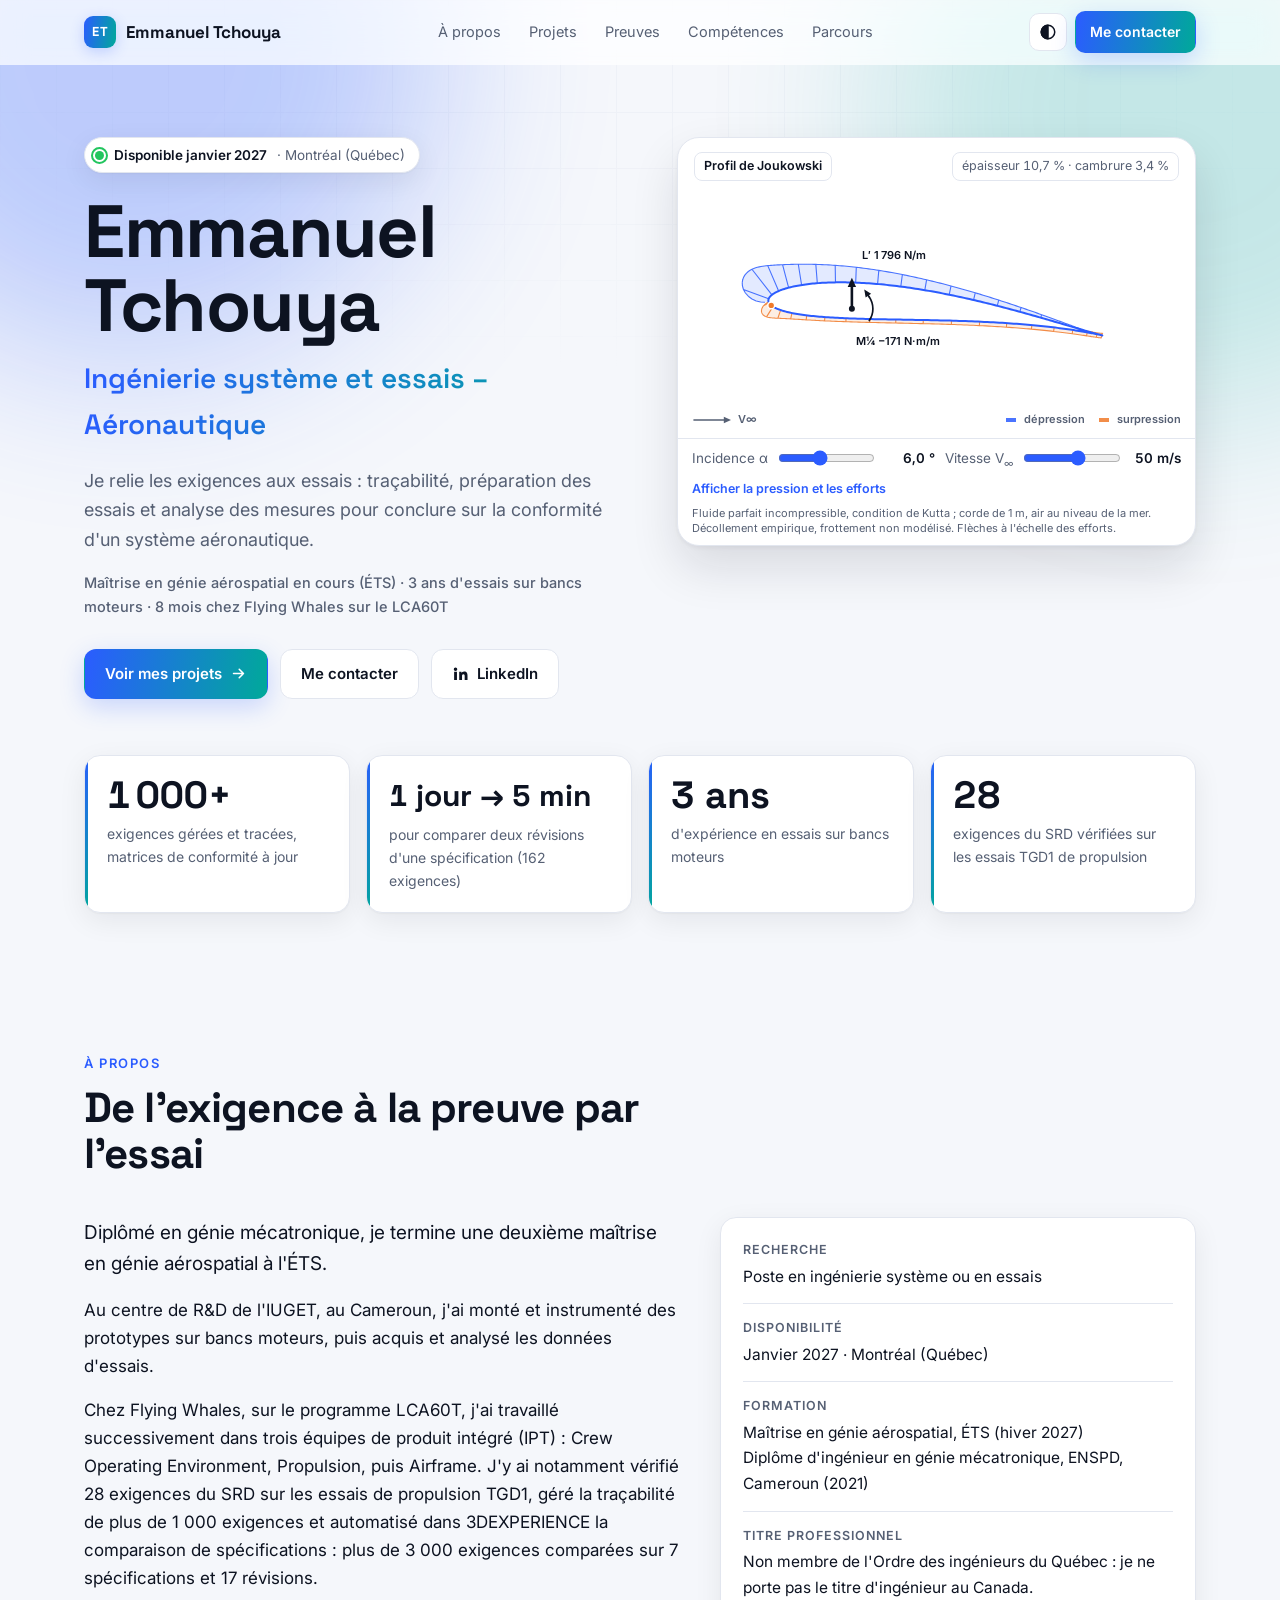
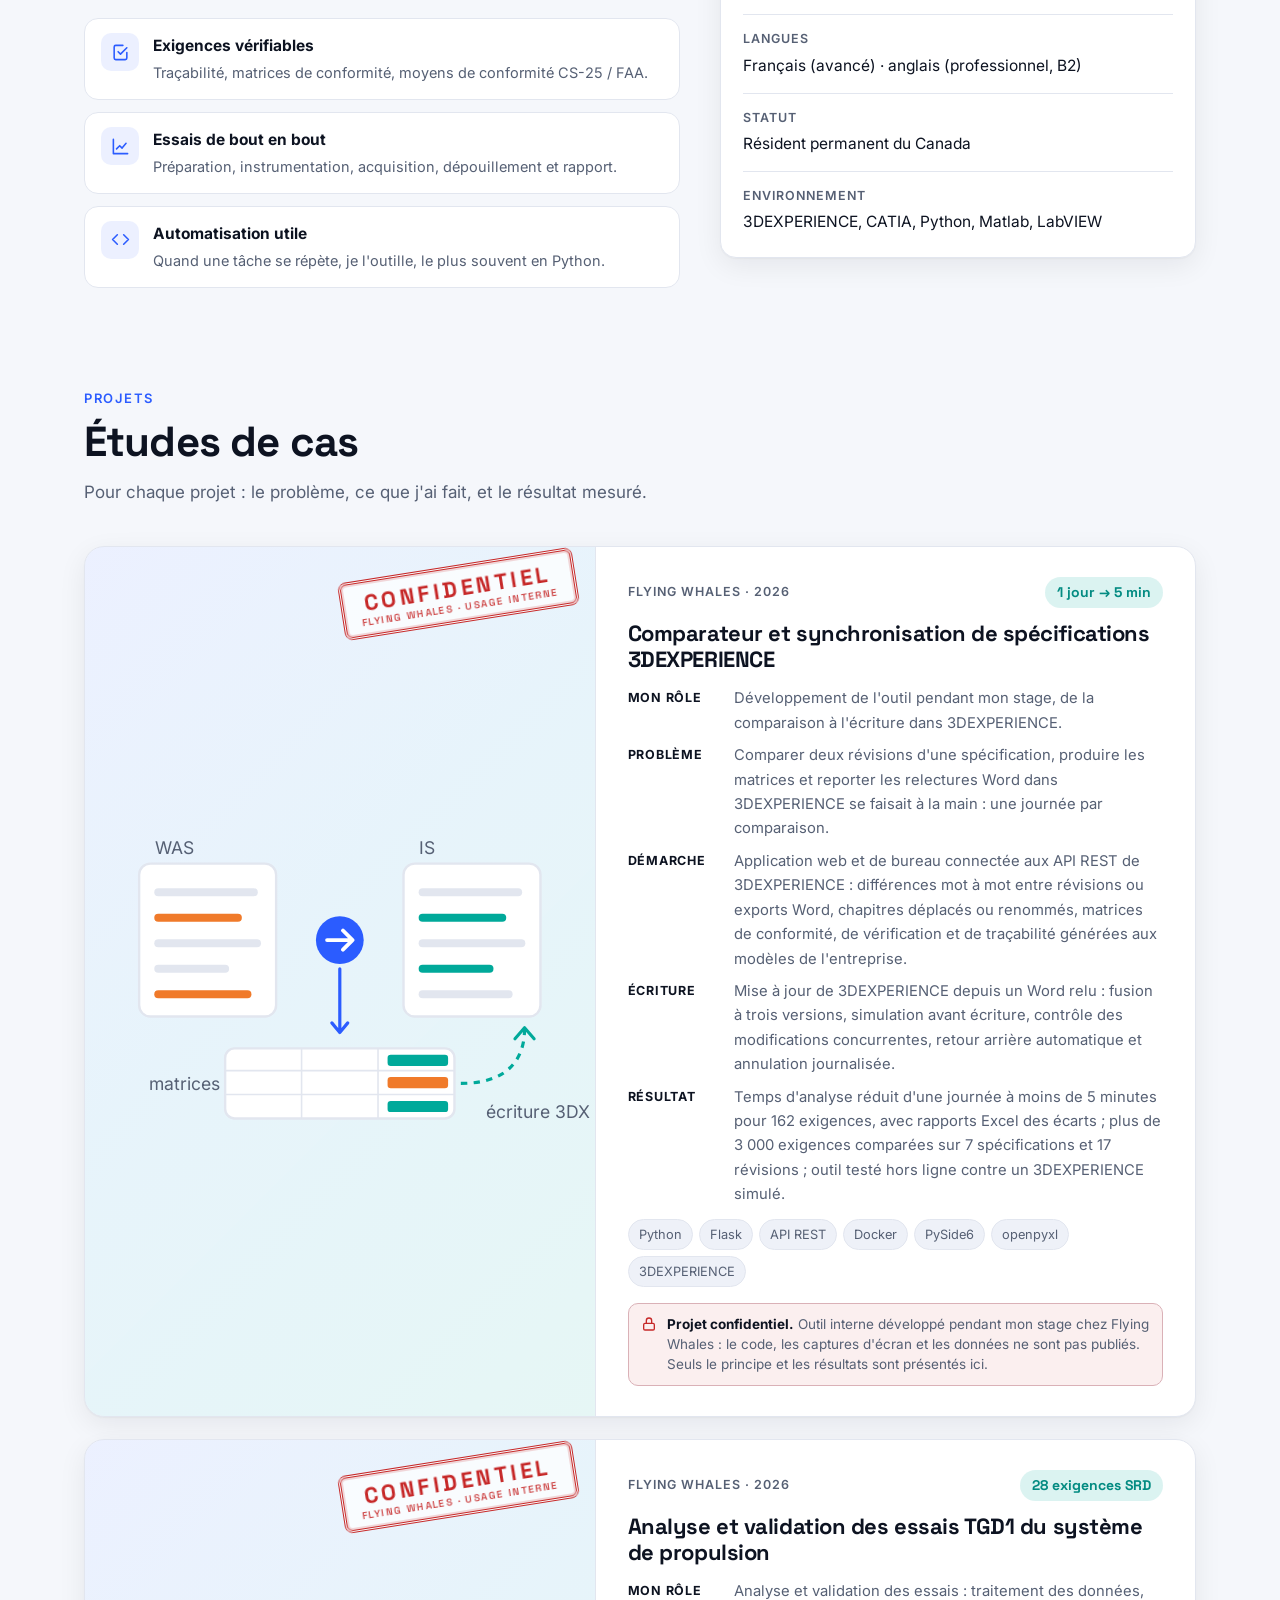
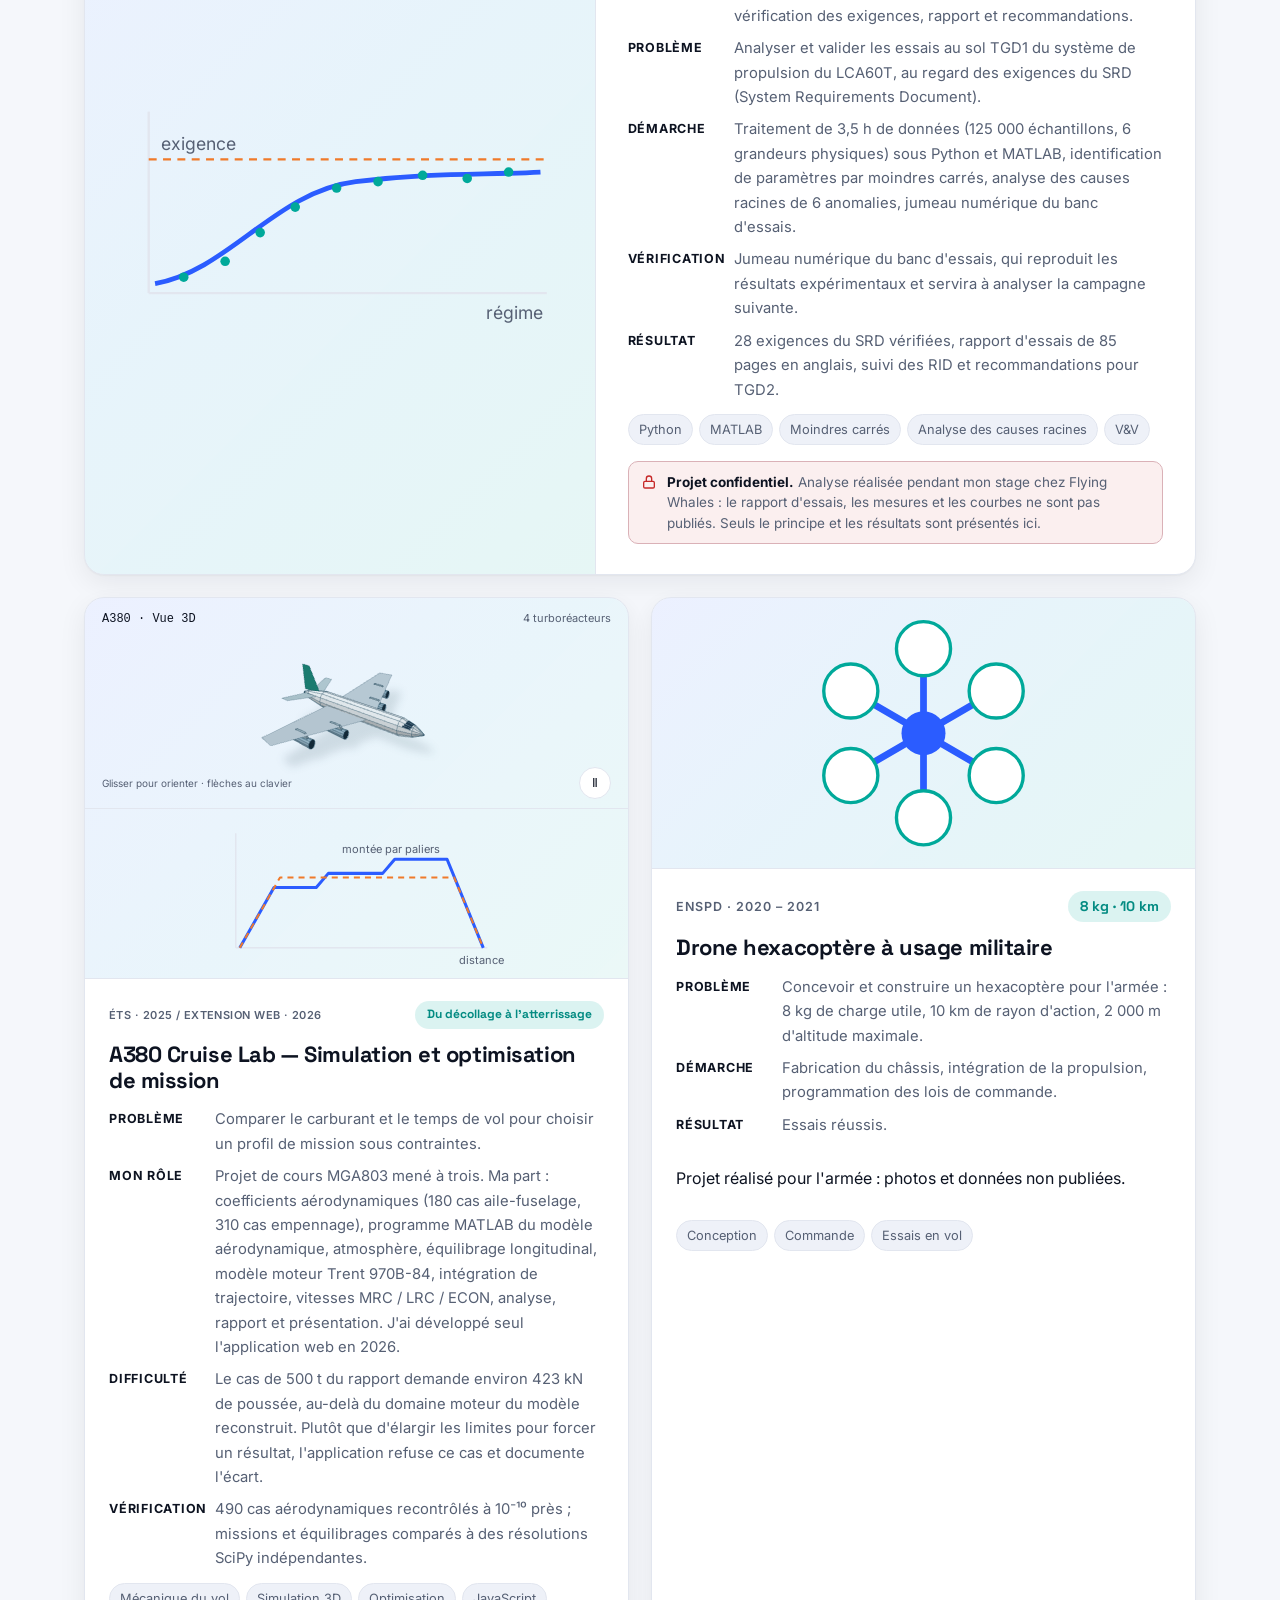
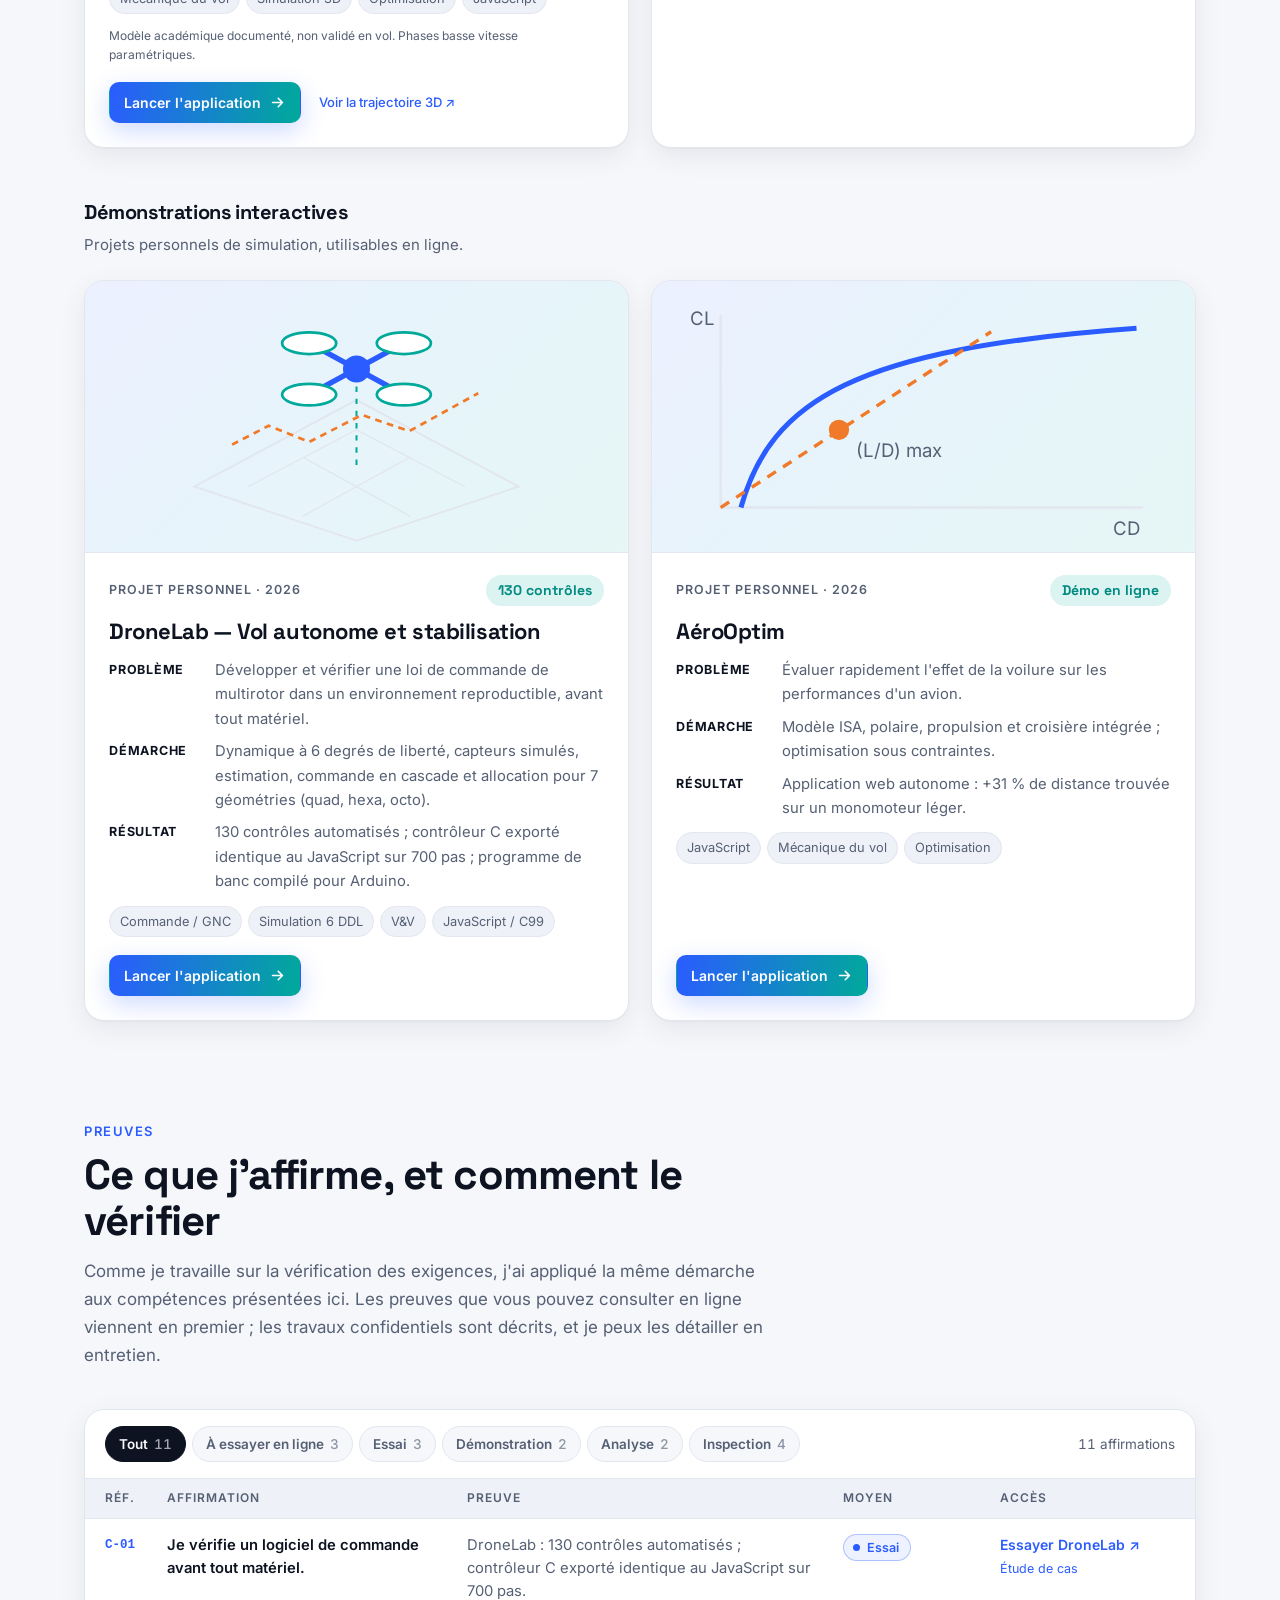
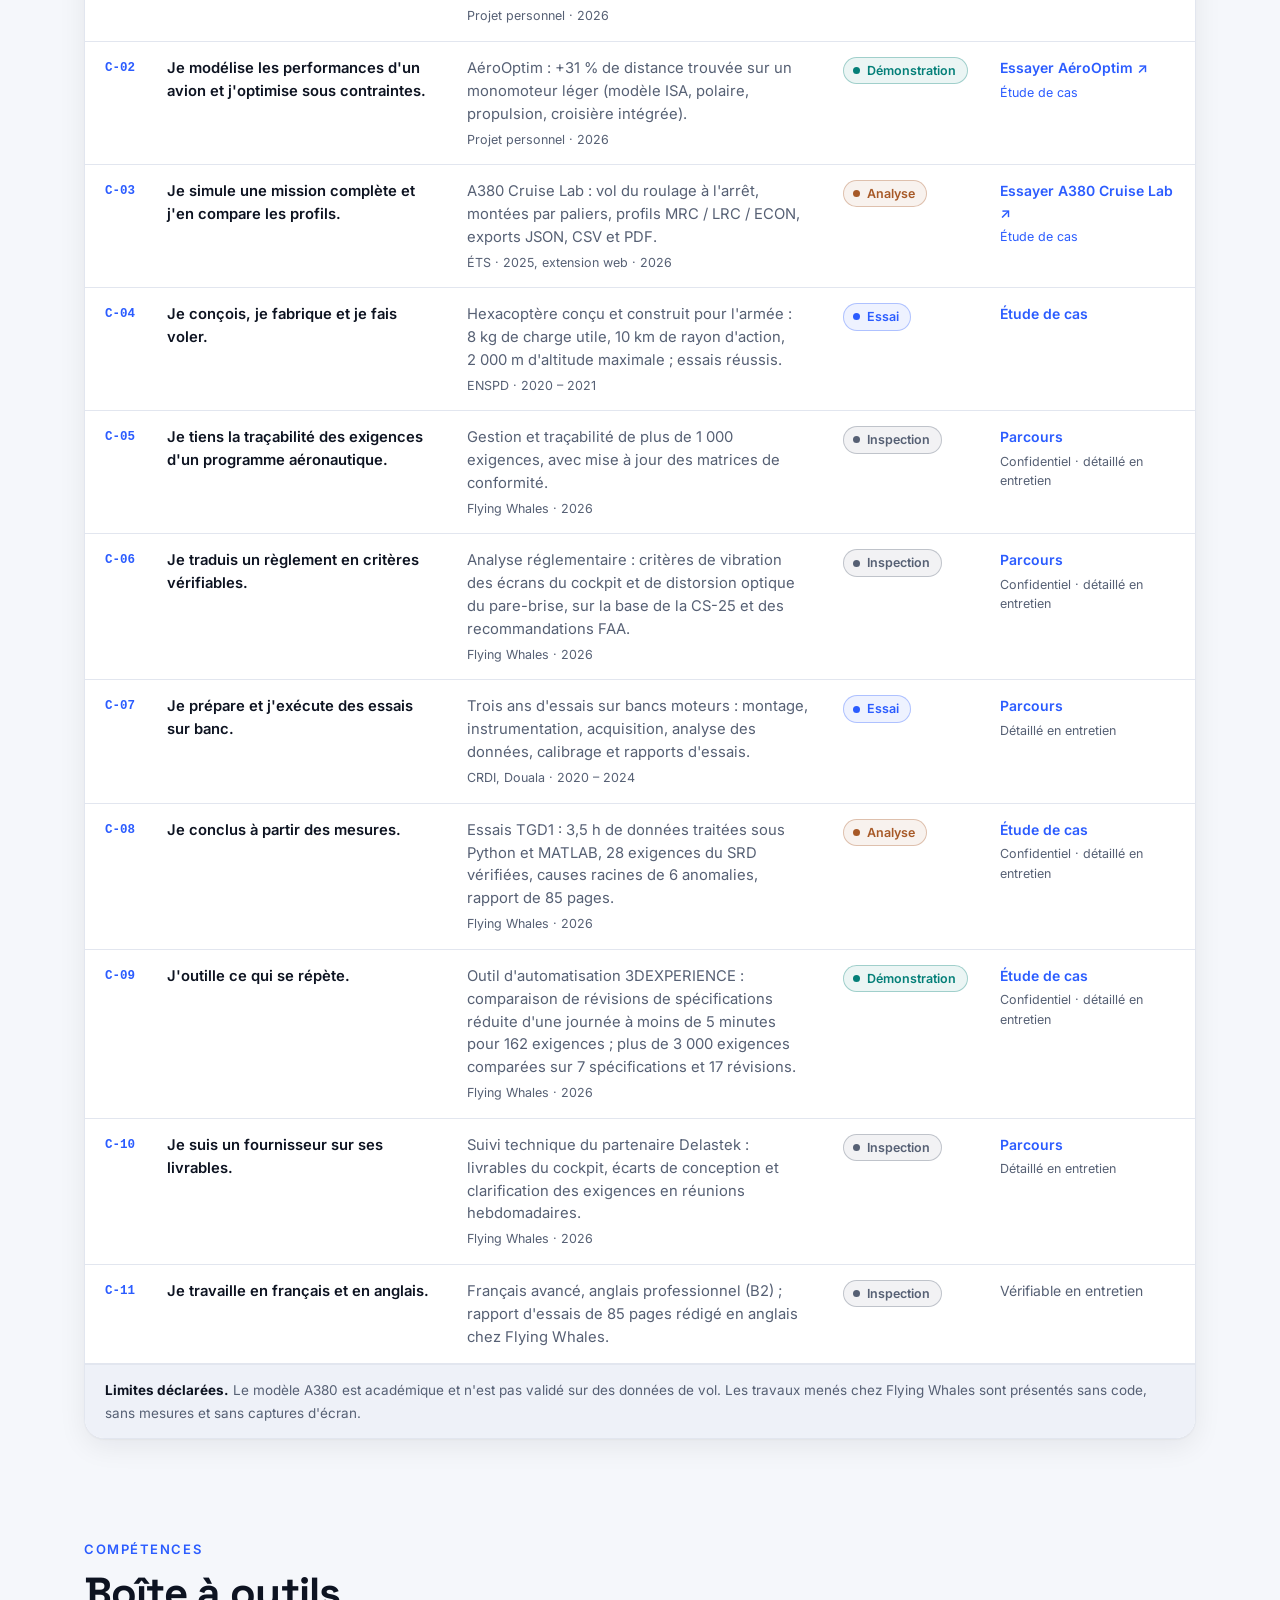
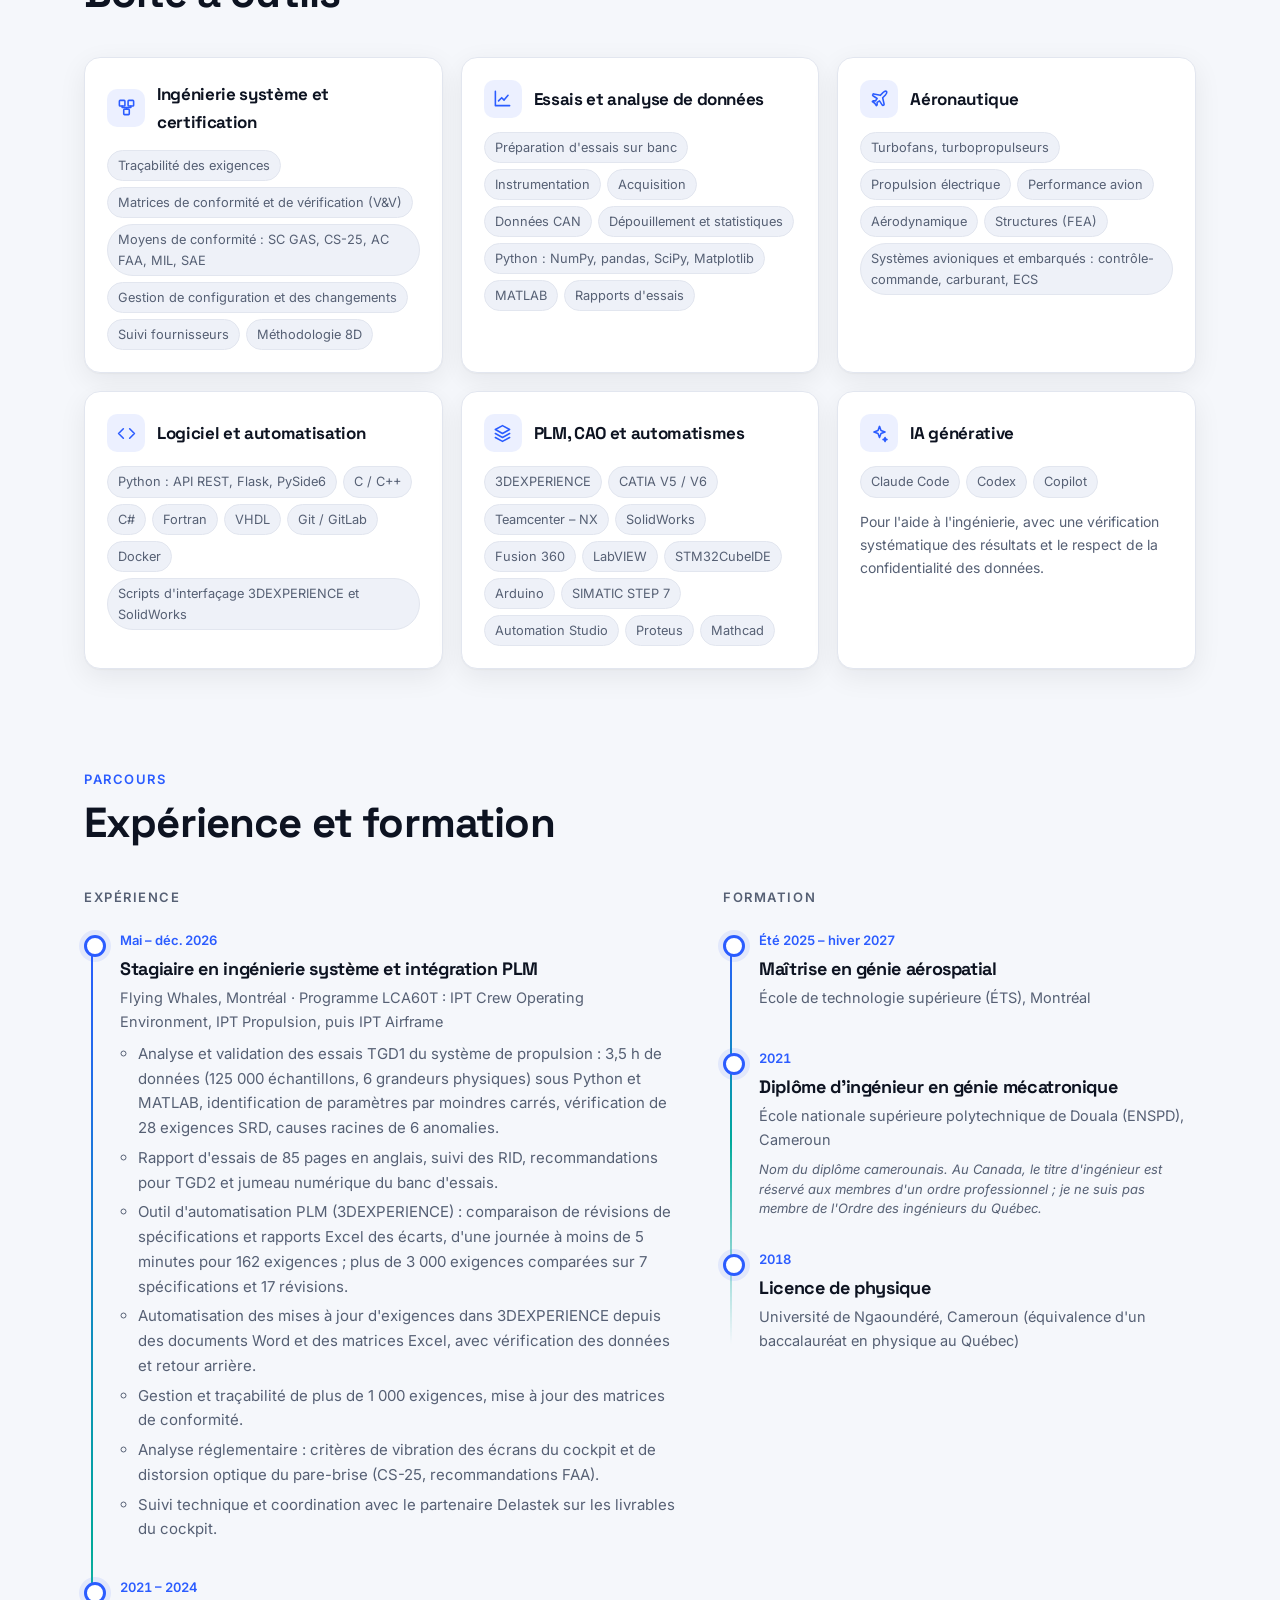
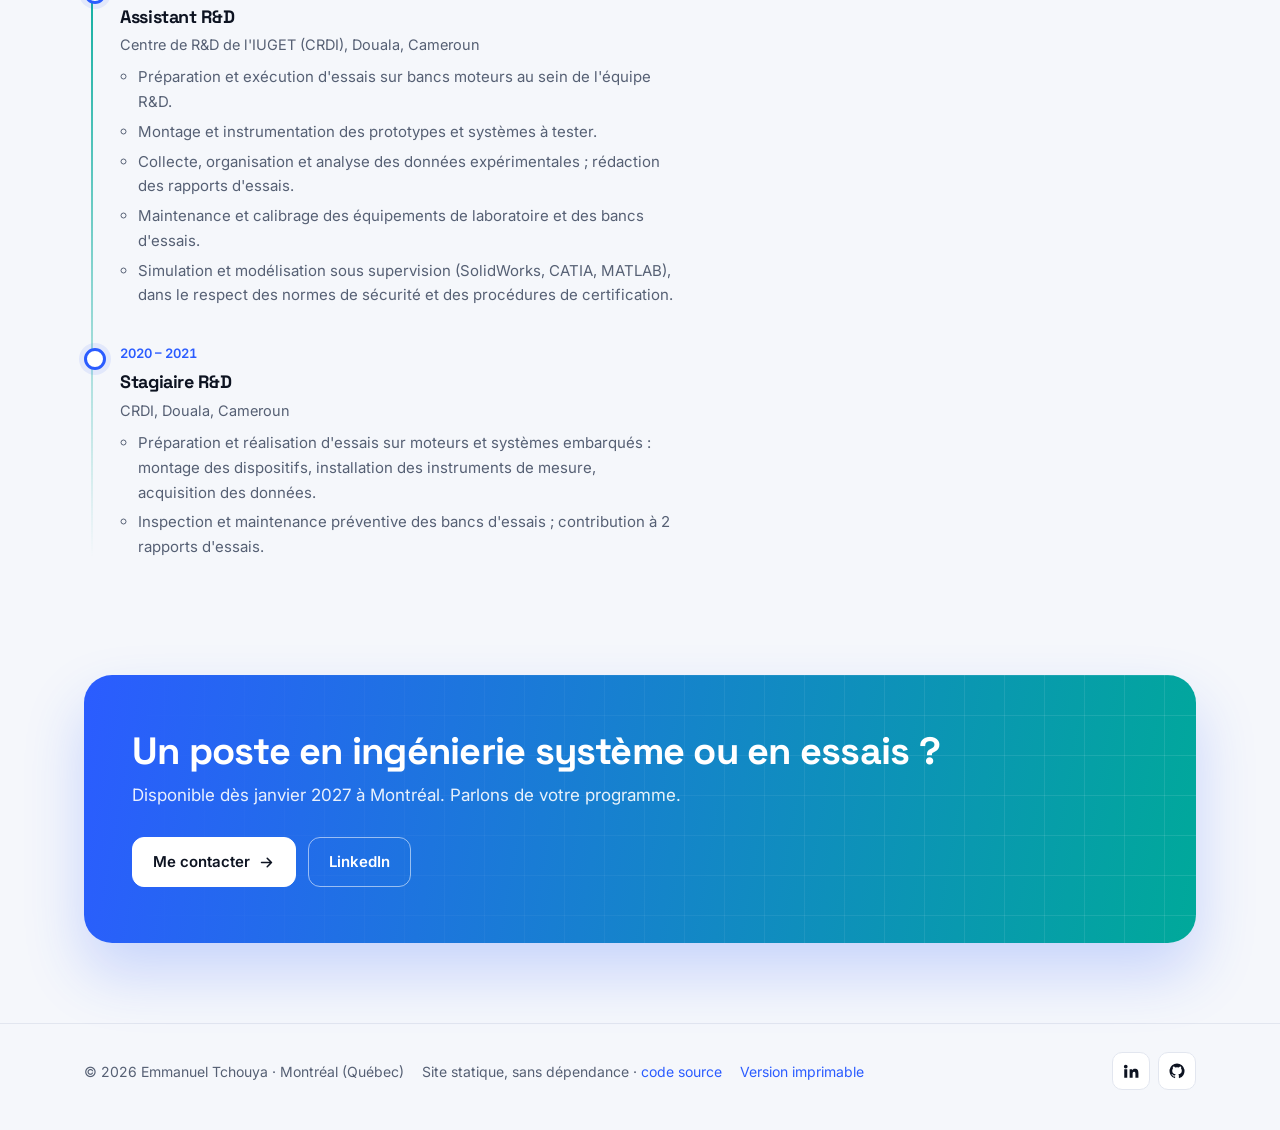
==== commit c631790e: "About: add the volume of requirements compared" ====
--- a/index.html
+++ b/index.html
@@ -117,7 +117,7 @@
         <div class="text reveal">
           <p>Diplômé en génie mécatronique, je termine une deuxième maîtrise en génie aérospatial à l'ÉTS.</p>
           <p>Au centre de R&amp;D de l'IUGET, au Cameroun, j'ai monté et instrumenté des prototypes sur bancs moteurs, puis acquis et analysé les données d'essais.</p>
-          <p>Chez Flying Whales, sur le programme LCA60T, j'ai travaillé successivement dans trois équipes de produit intégré (IPT) : Crew Operating Environment, Propulsion, puis Airframe. J'y ai notamment vérifié 28 exigences du SRD sur les essais de propulsion TGD1, géré la traçabilité de plus de 1 000 exigences et automatisé dans 3DEXPERIENCE la comparaison de spécifications.</p>
+          <p>Chez Flying Whales, sur le programme LCA60T, j'ai travaillé successivement dans trois équipes de produit intégré (IPT) : Crew Operating Environment, Propulsion, puis Airframe. J'y ai notamment vérifié 28 exigences du SRD sur les essais de propulsion TGD1, géré la traçabilité de plus de 1 000 exigences et automatisé dans 3DEXPERIENCE la comparaison de spécifications : plus de 3 000 exigences comparées sur 7 spécifications et 17 révisions.</p>
           <div class="values">
             <div class="value"><div class="ic"><svg viewBox="0 0 24 24" fill="none" stroke="currentColor" stroke-width="2" stroke-linecap="round" stroke-linejoin="round"><path d="M9 11l3 3 8-8"/><path d="M20 12v7a2 2 0 0 1-2 2H6a2 2 0 0 1-2-2V5a2 2 0 0 1 2-2h9"/></svg></div><div><b>Exigences vérifiables</b><span>Traçabilité, matrices de conformité, moyens de conformité CS-25 / FAA.</span></div></div>
             <div class="value"><div class="ic"><svg viewBox="0 0 24 24" fill="none" stroke="currentColor" stroke-width="2" stroke-linecap="round" stroke-linejoin="round"><path d="M3 3v18h18"/><path d="M7 15l4-4 3 3 5-6"/></svg></div><div><b>Essais de bout en bout</b><span>Préparation, instrumentation, acquisition, dépouillement et rapport.</span></div></div>
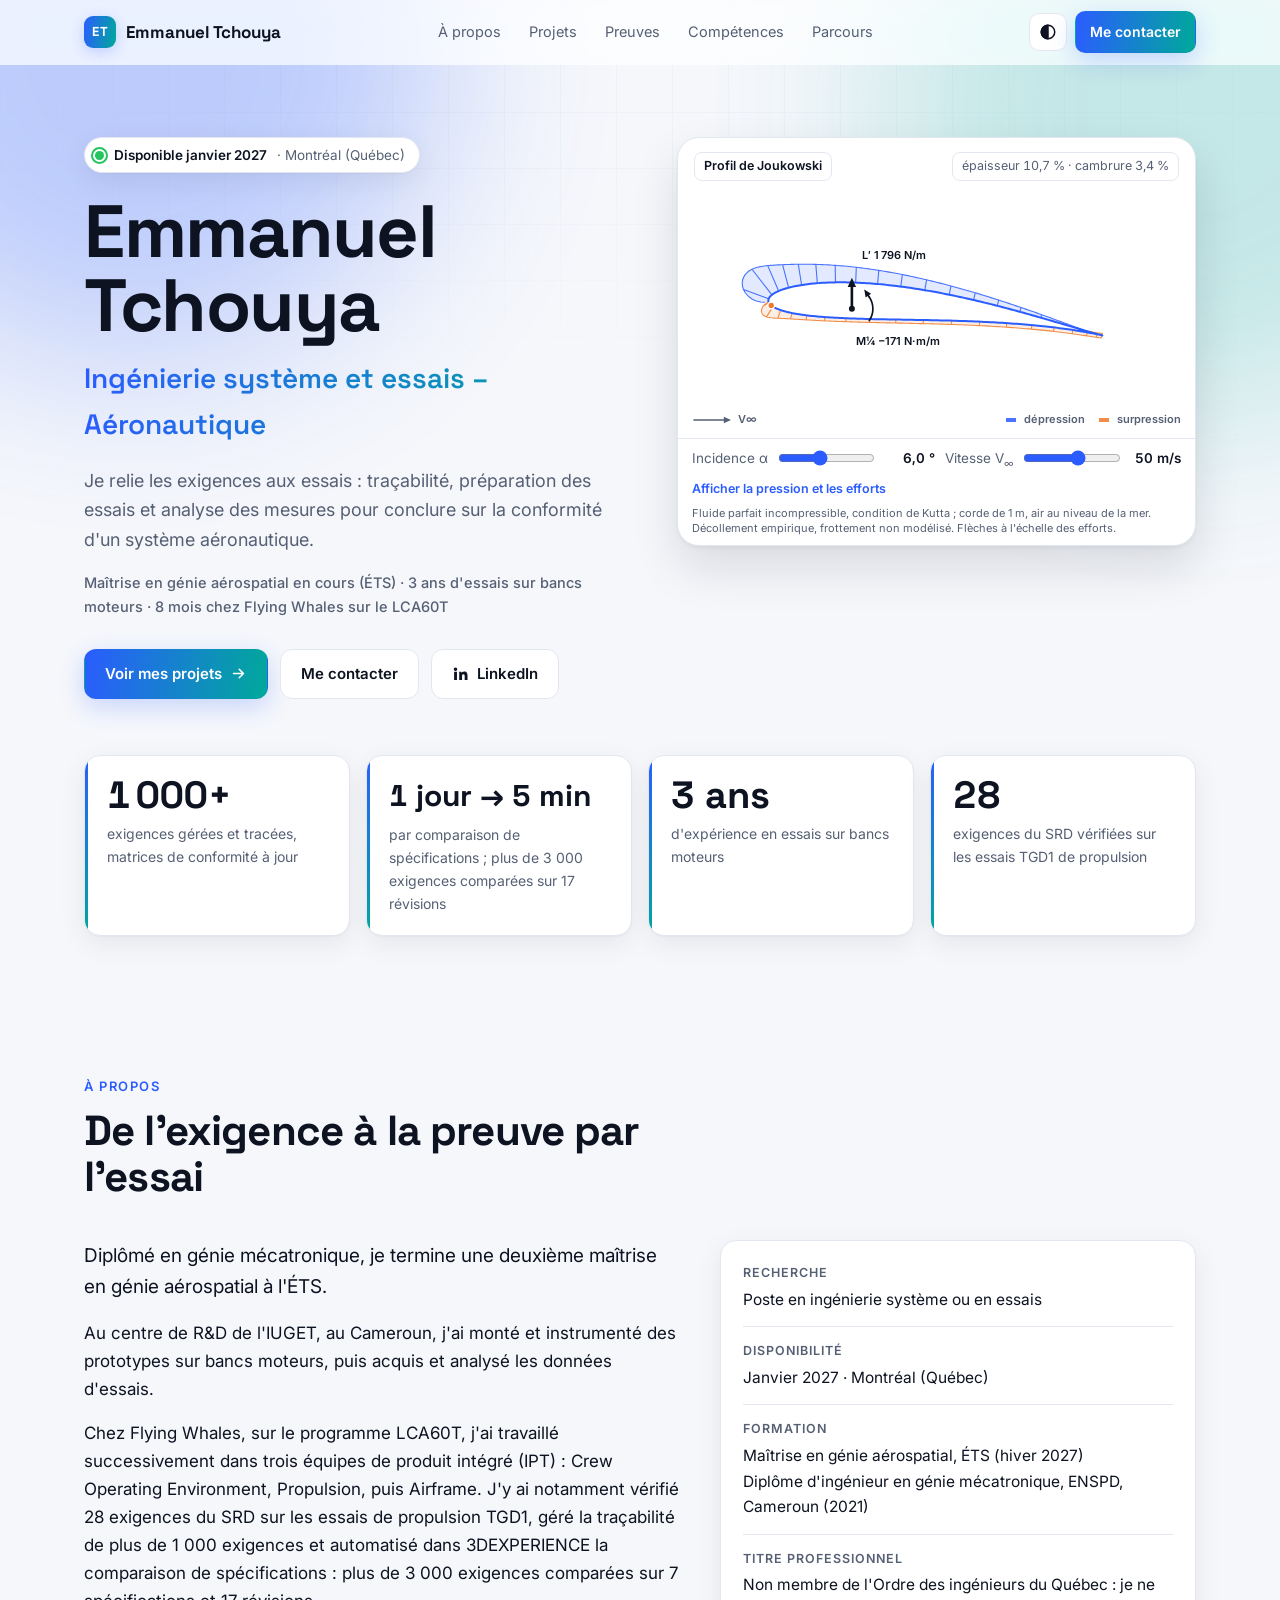
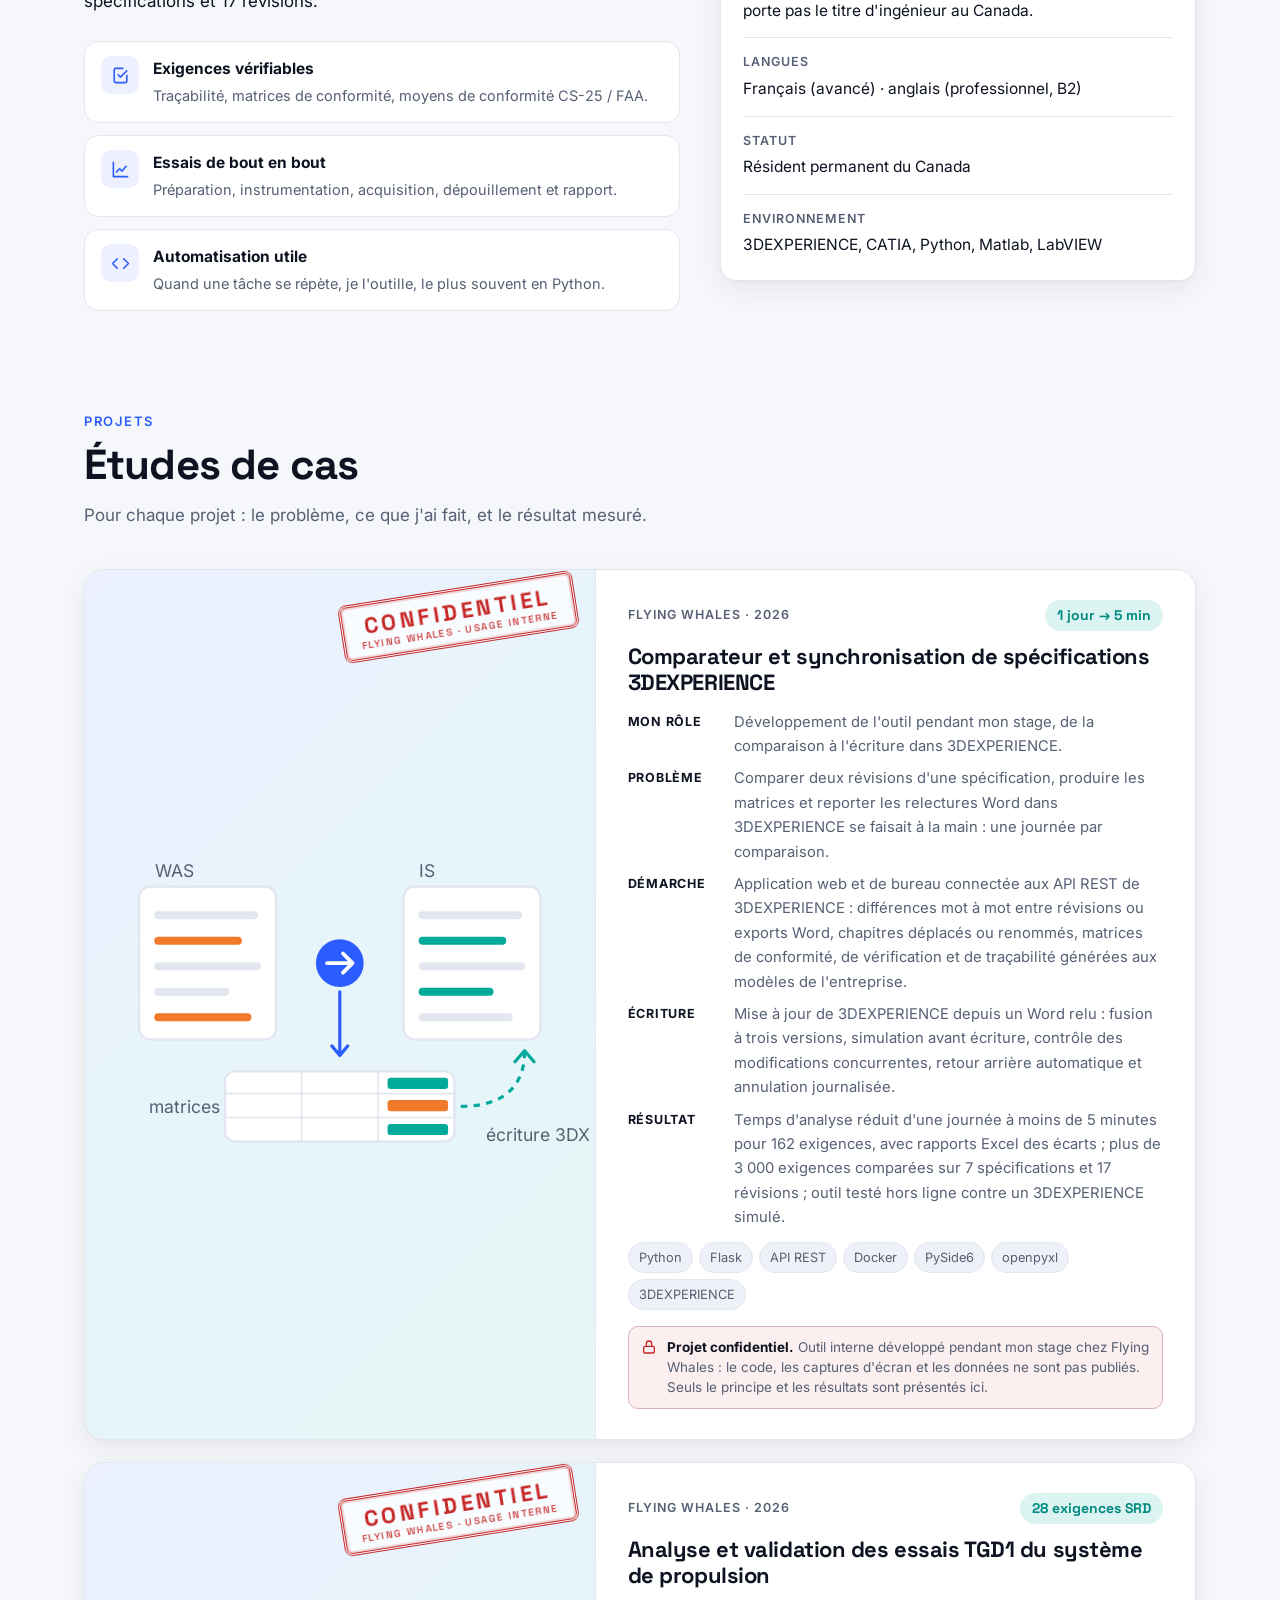
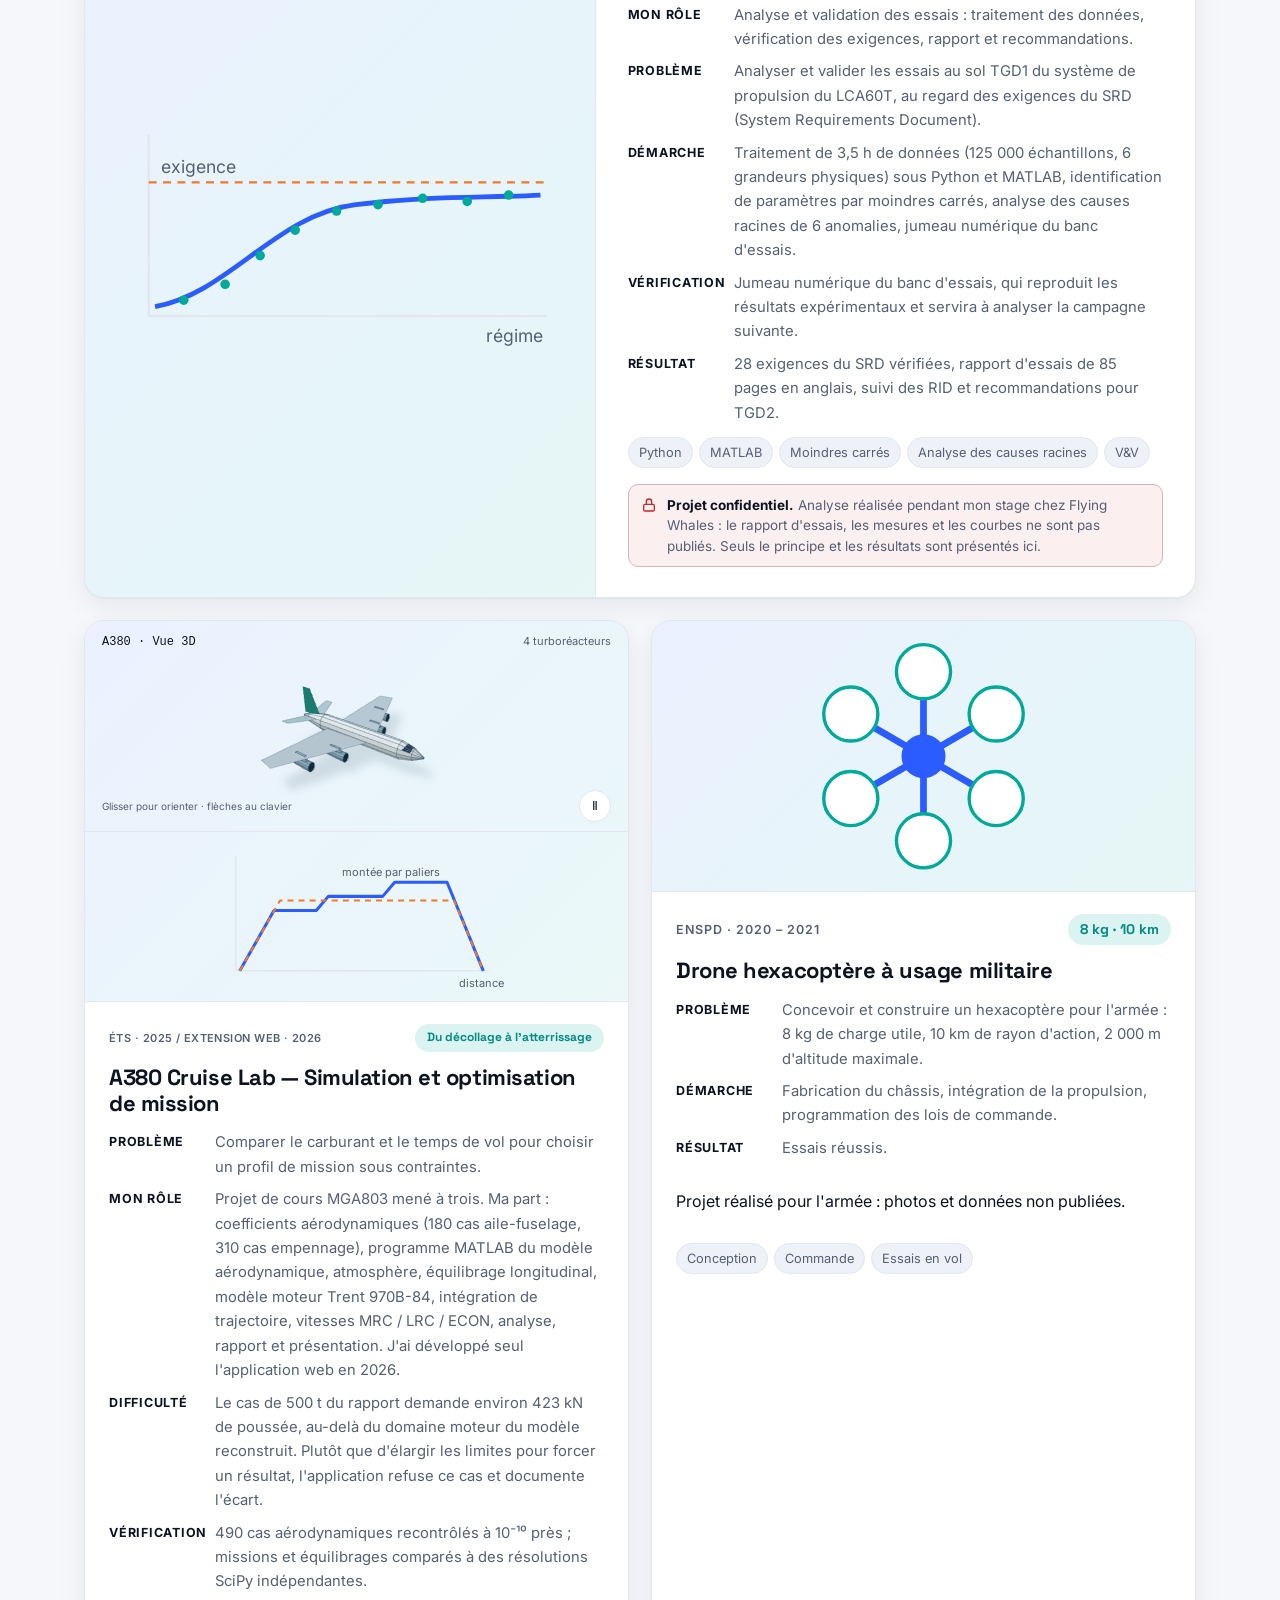
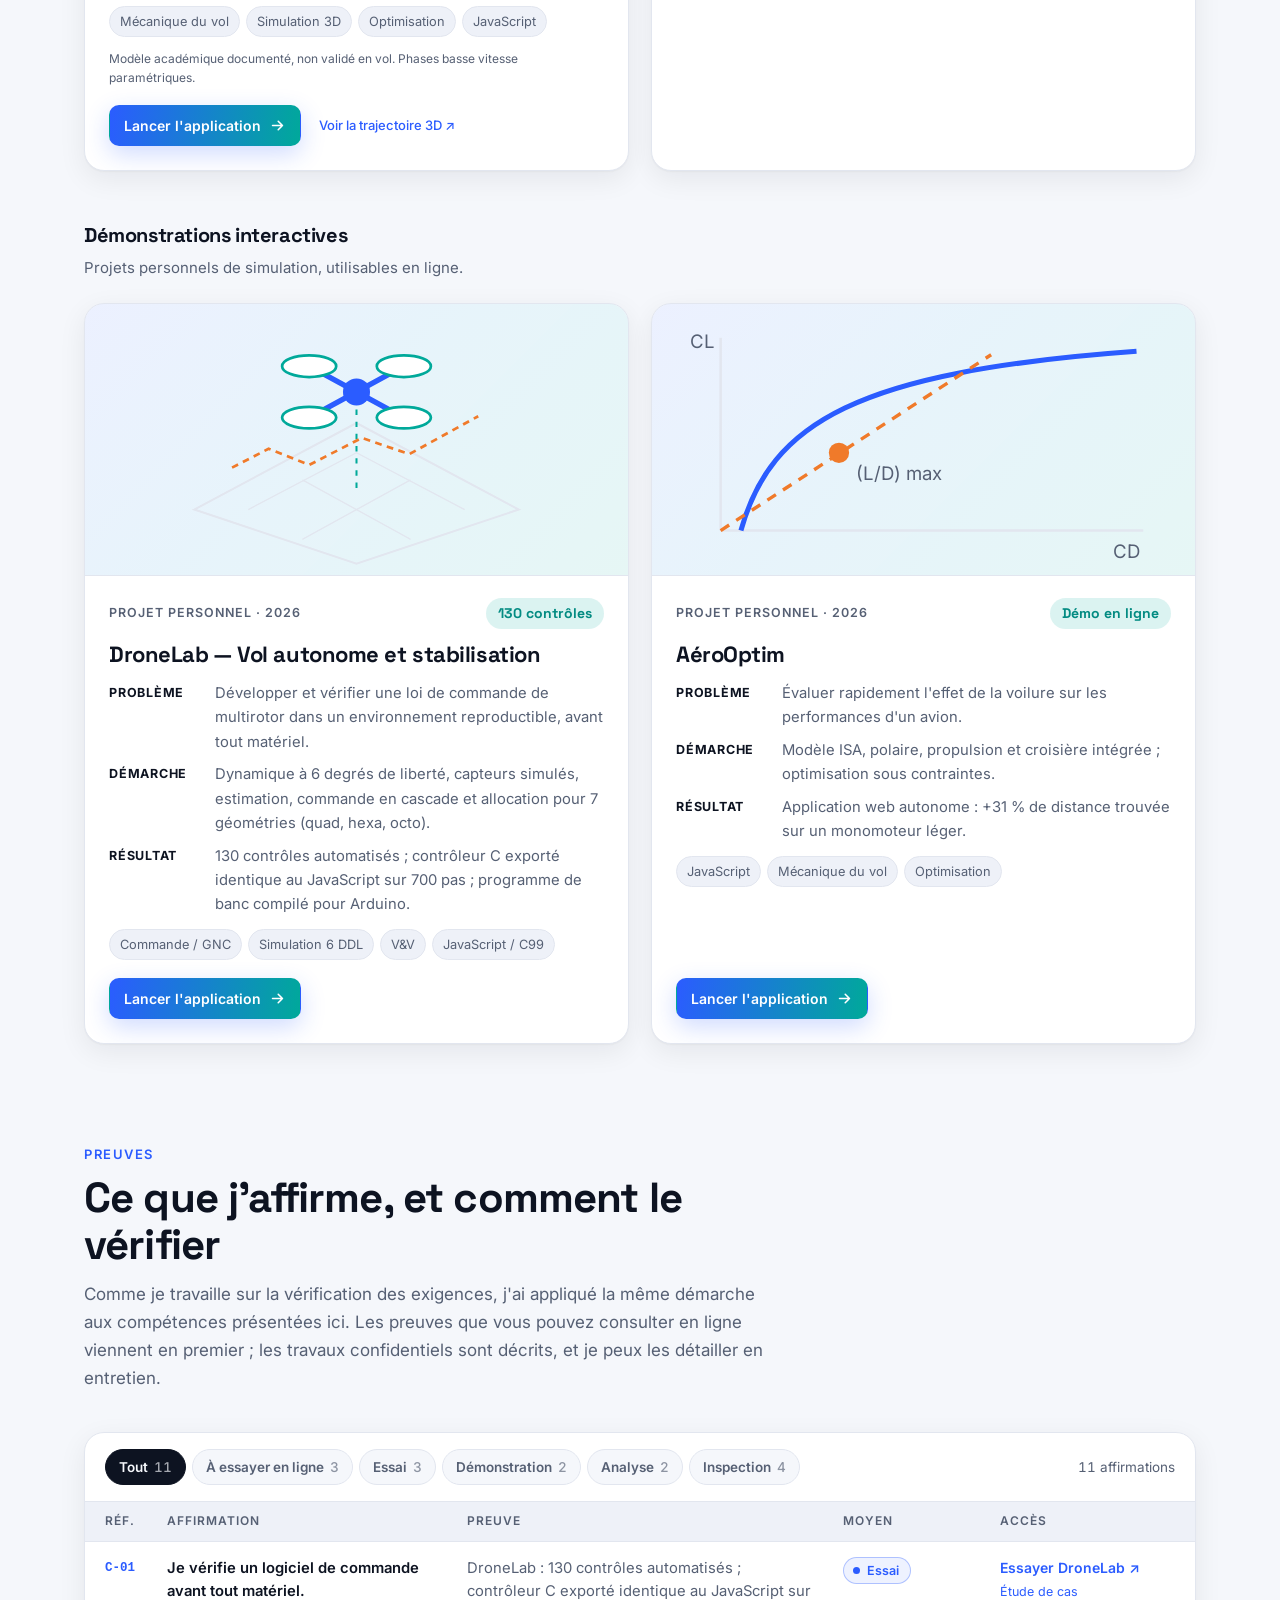
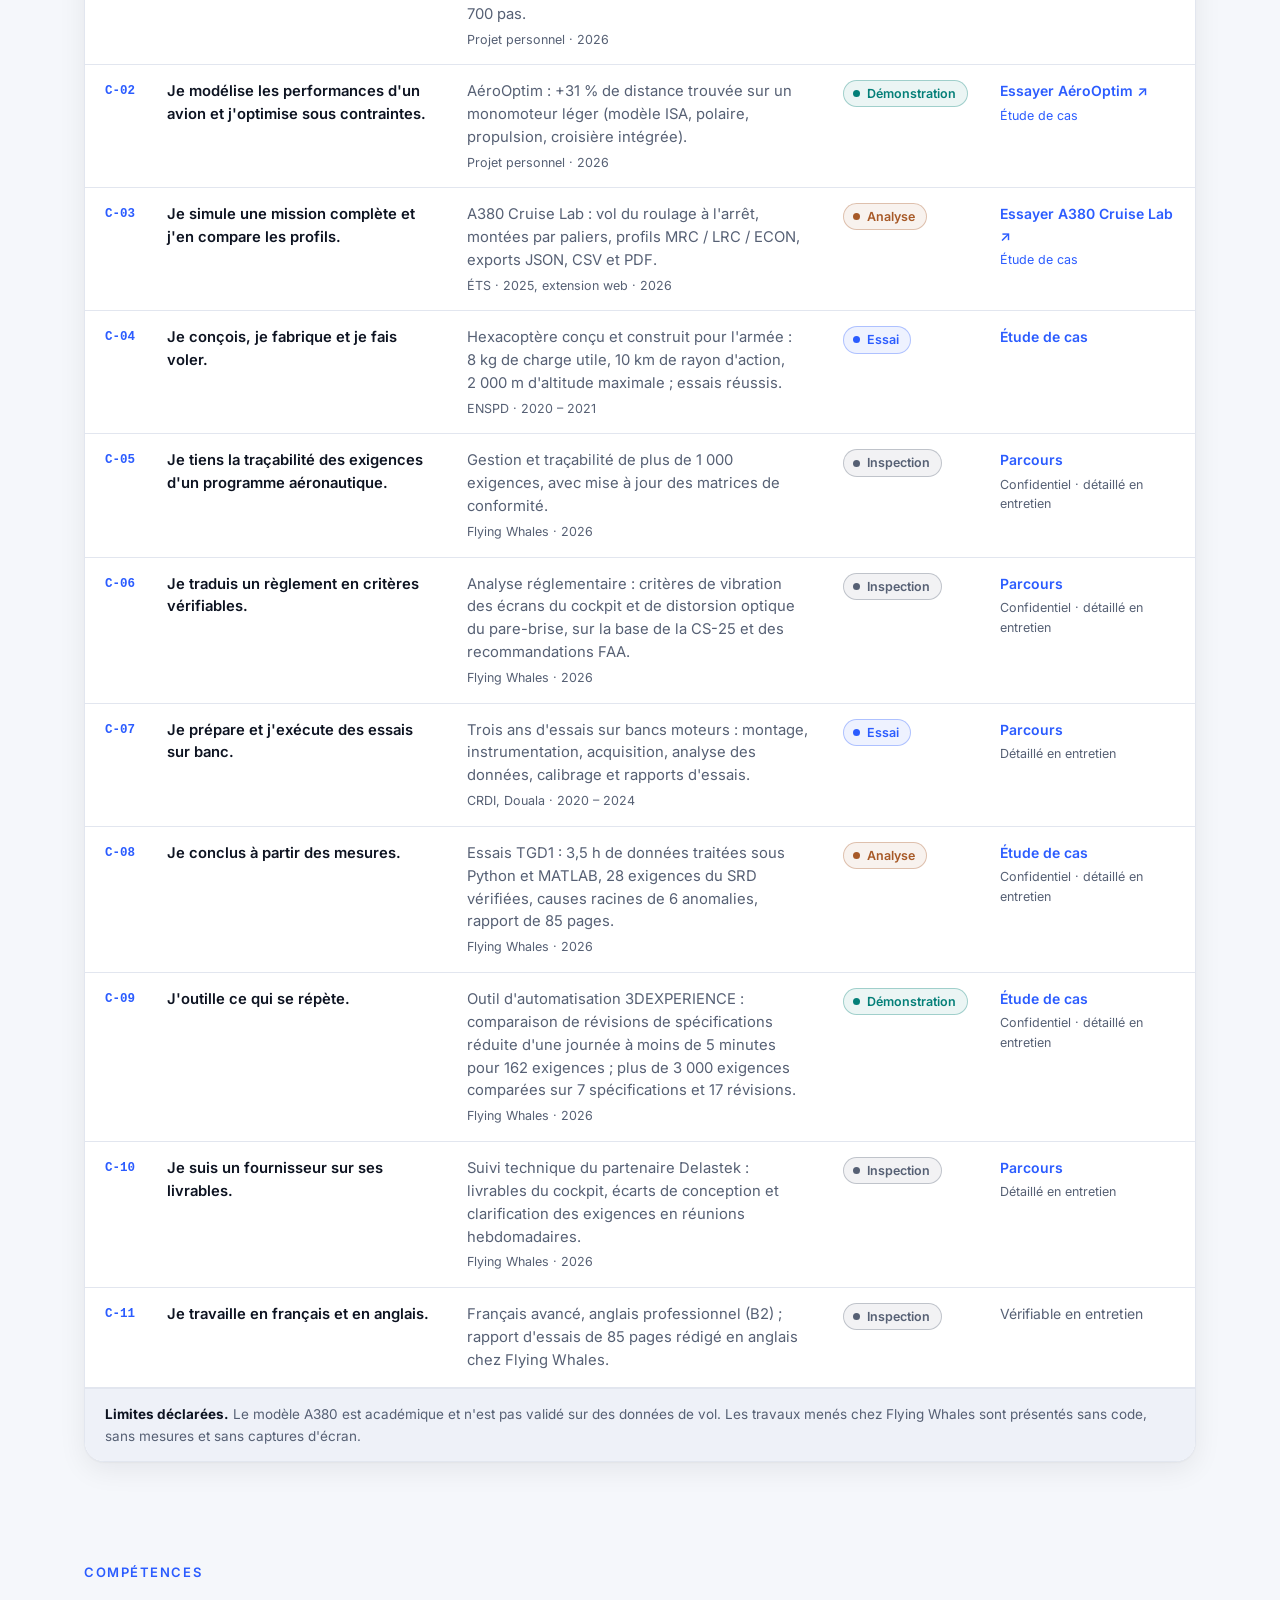
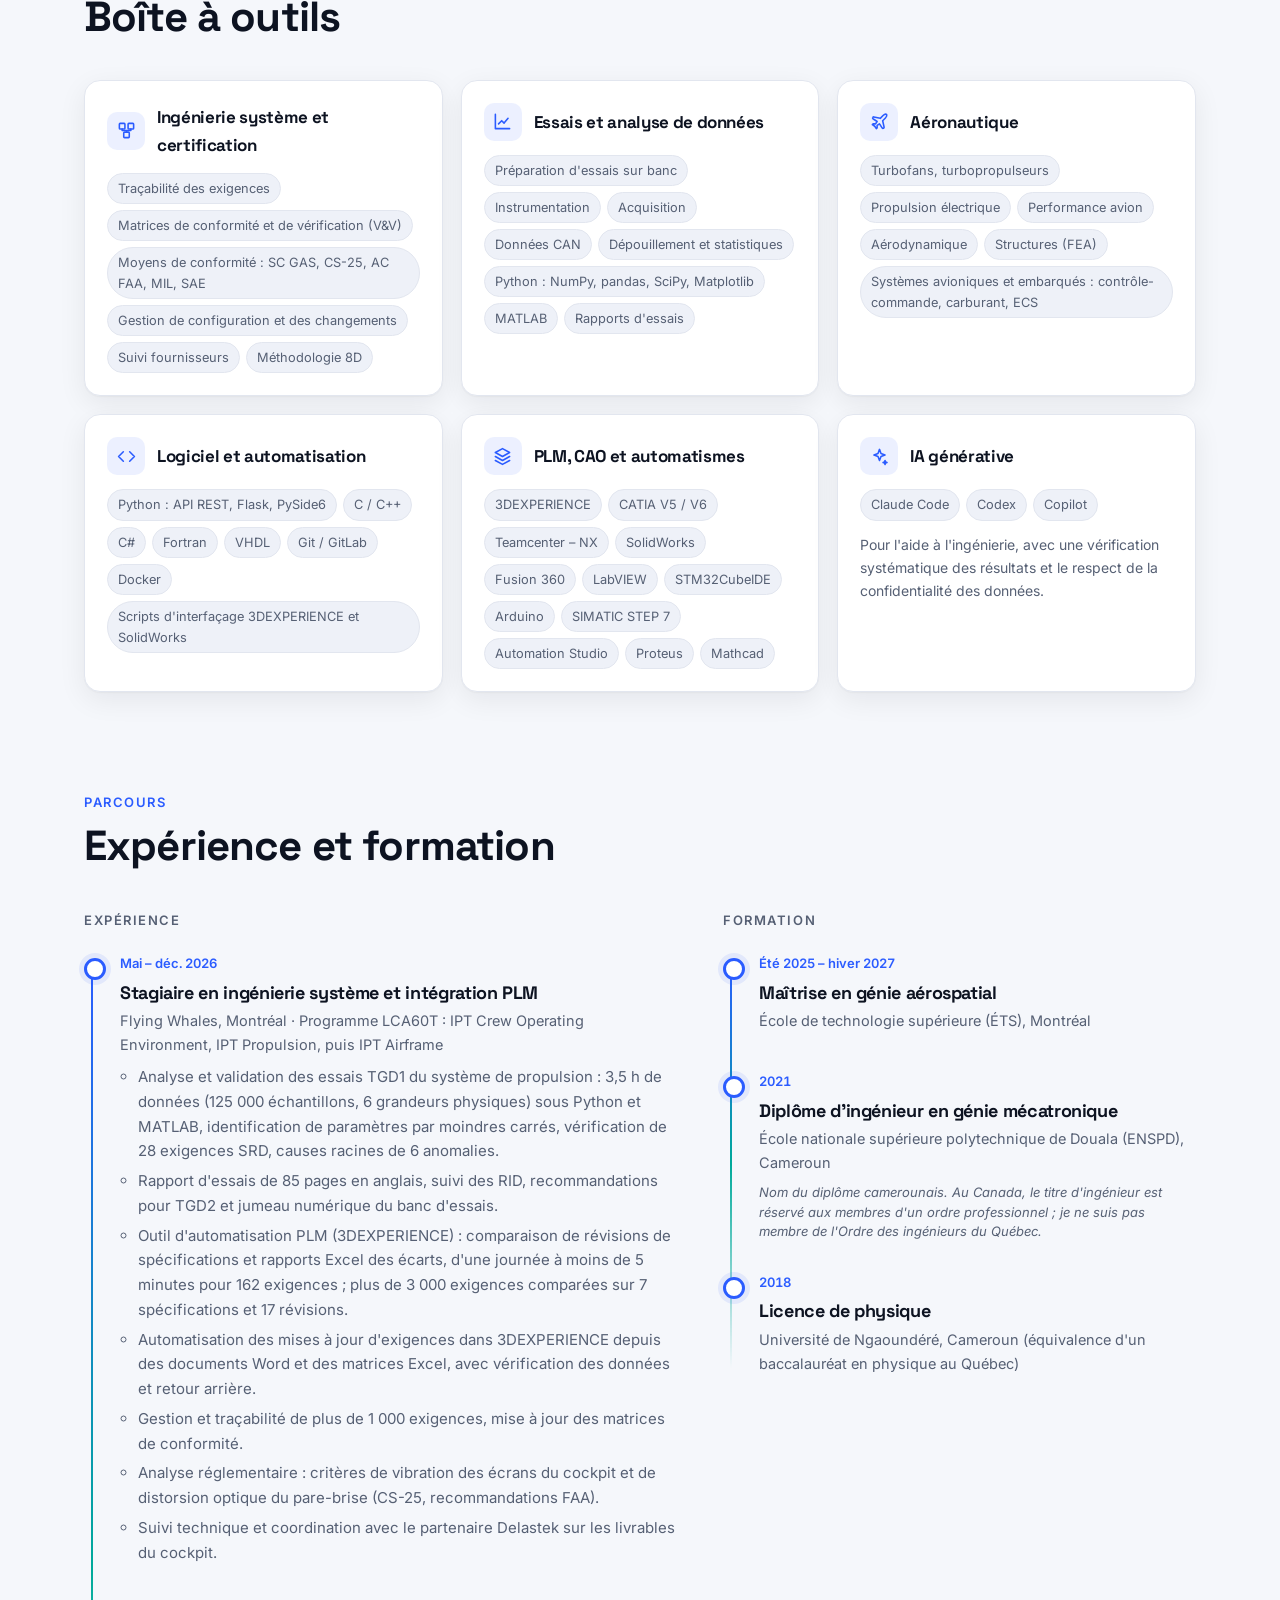
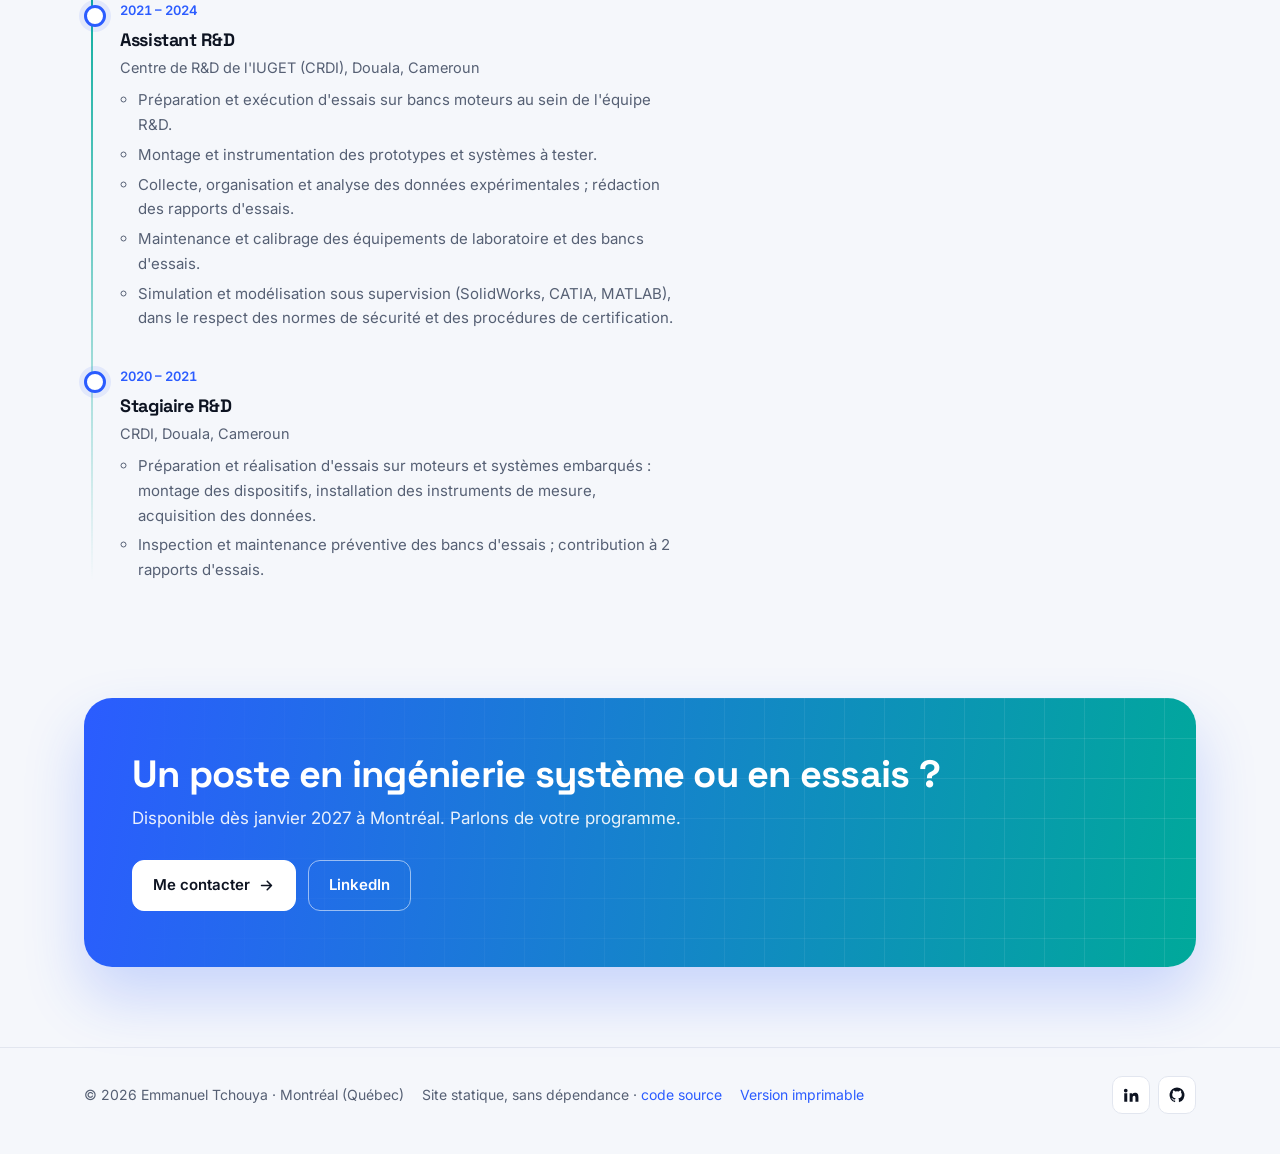
==== commit d06bc8d6: "Home: key figure now mentions the 3,000 requirements compared" ====
--- a/index.html
+++ b/index.html
@@ -102,7 +102,7 @@
 
     <div class="stats">
       <div class="stat reveal"><div class="n" data-count="1000" data-suffix="+">1 000+</div><div class="l">exigences gérées et tracées, matrices de conformité à jour</div></div>
-      <div class="stat reveal" style="--d:.08s"><div class="n wide">1 jour → 5 min</div><div class="l">pour comparer deux révisions d'une spécification (162 exigences)</div></div>
+      <div class="stat reveal" style="--d:.08s"><div class="n wide">1 jour → 5 min</div><div class="l">par comparaison de spécifications ; plus de 3 000 exigences comparées sur 17 révisions</div></div>
       <div class="stat reveal" style="--d:.16s"><div class="n" data-count="3" data-suffix=" ans">3 ans</div><div class="l">d'expérience en essais sur bancs moteurs</div></div>
       <div class="stat reveal" style="--d:.24s"><div class="n" data-count="28">28</div><div class="l">exigences du SRD vérifiées sur les essais TGD1 de propulsion</div></div>
     </div>
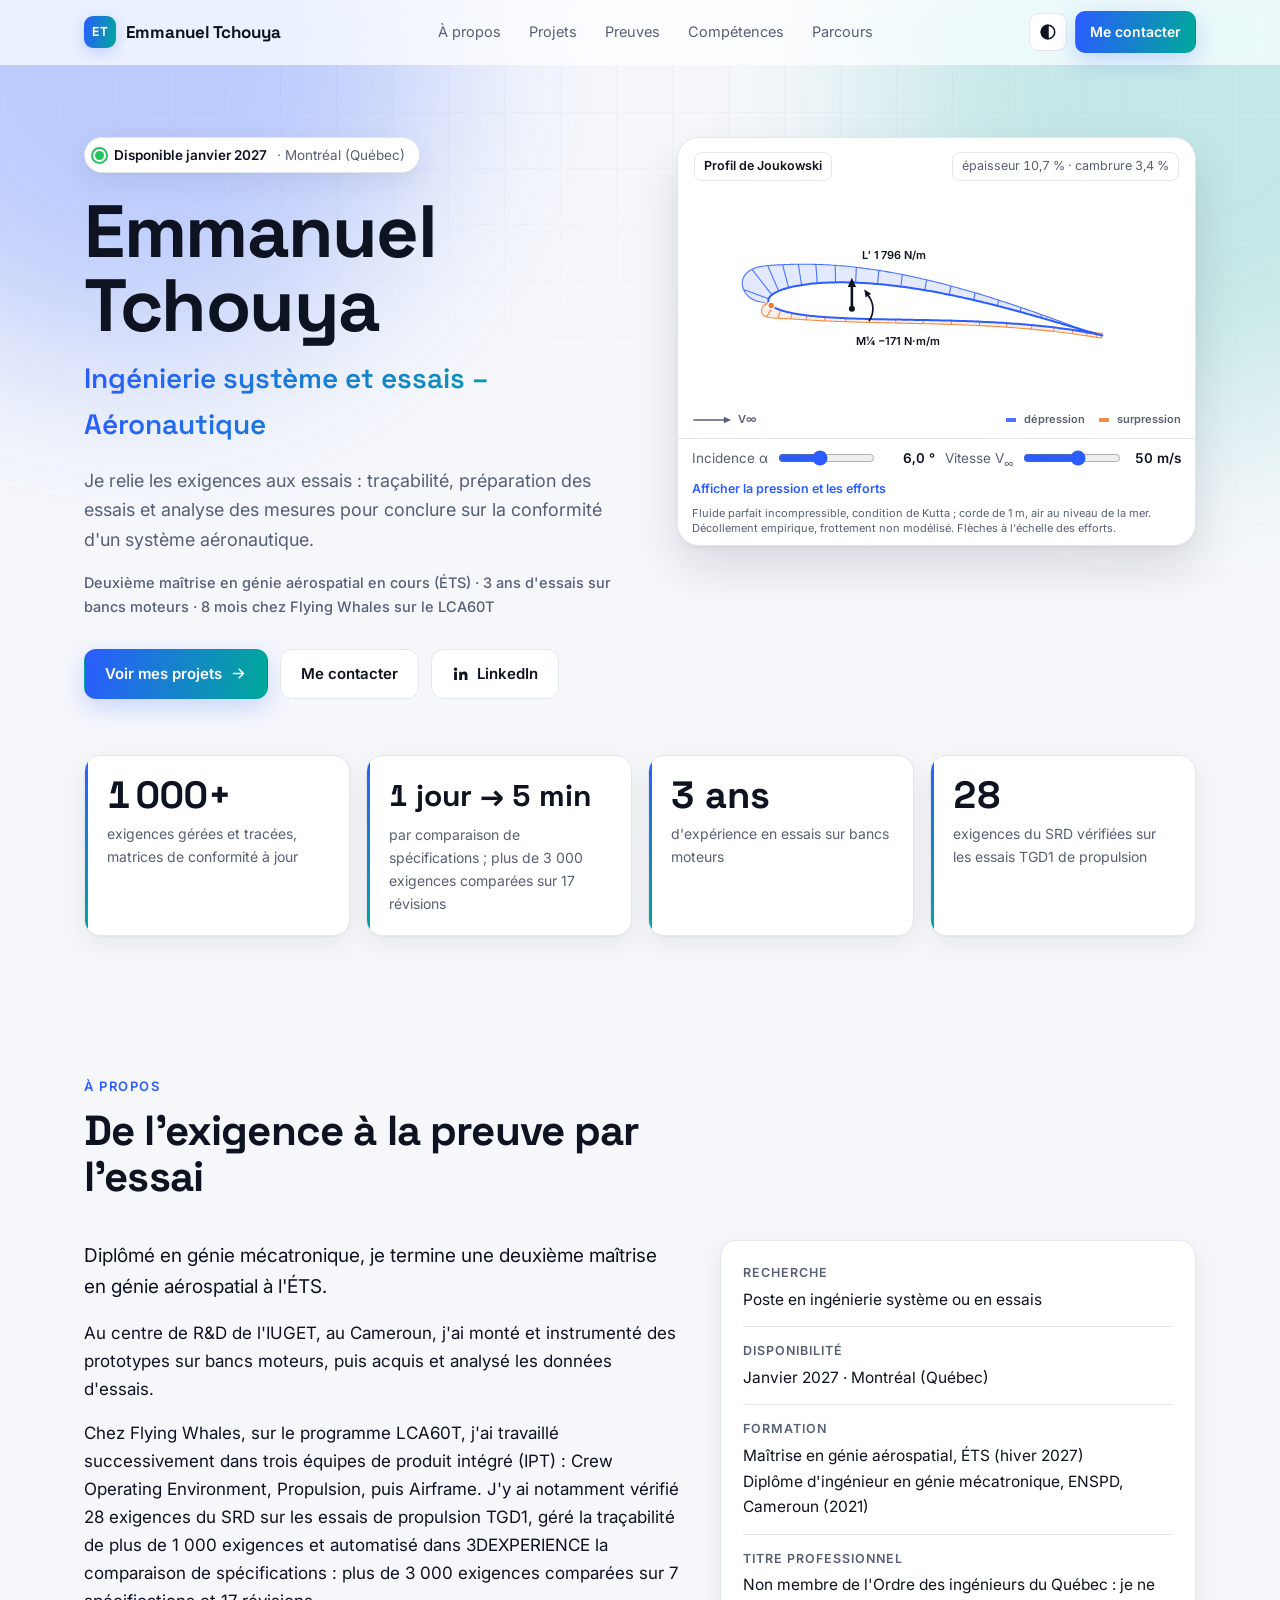
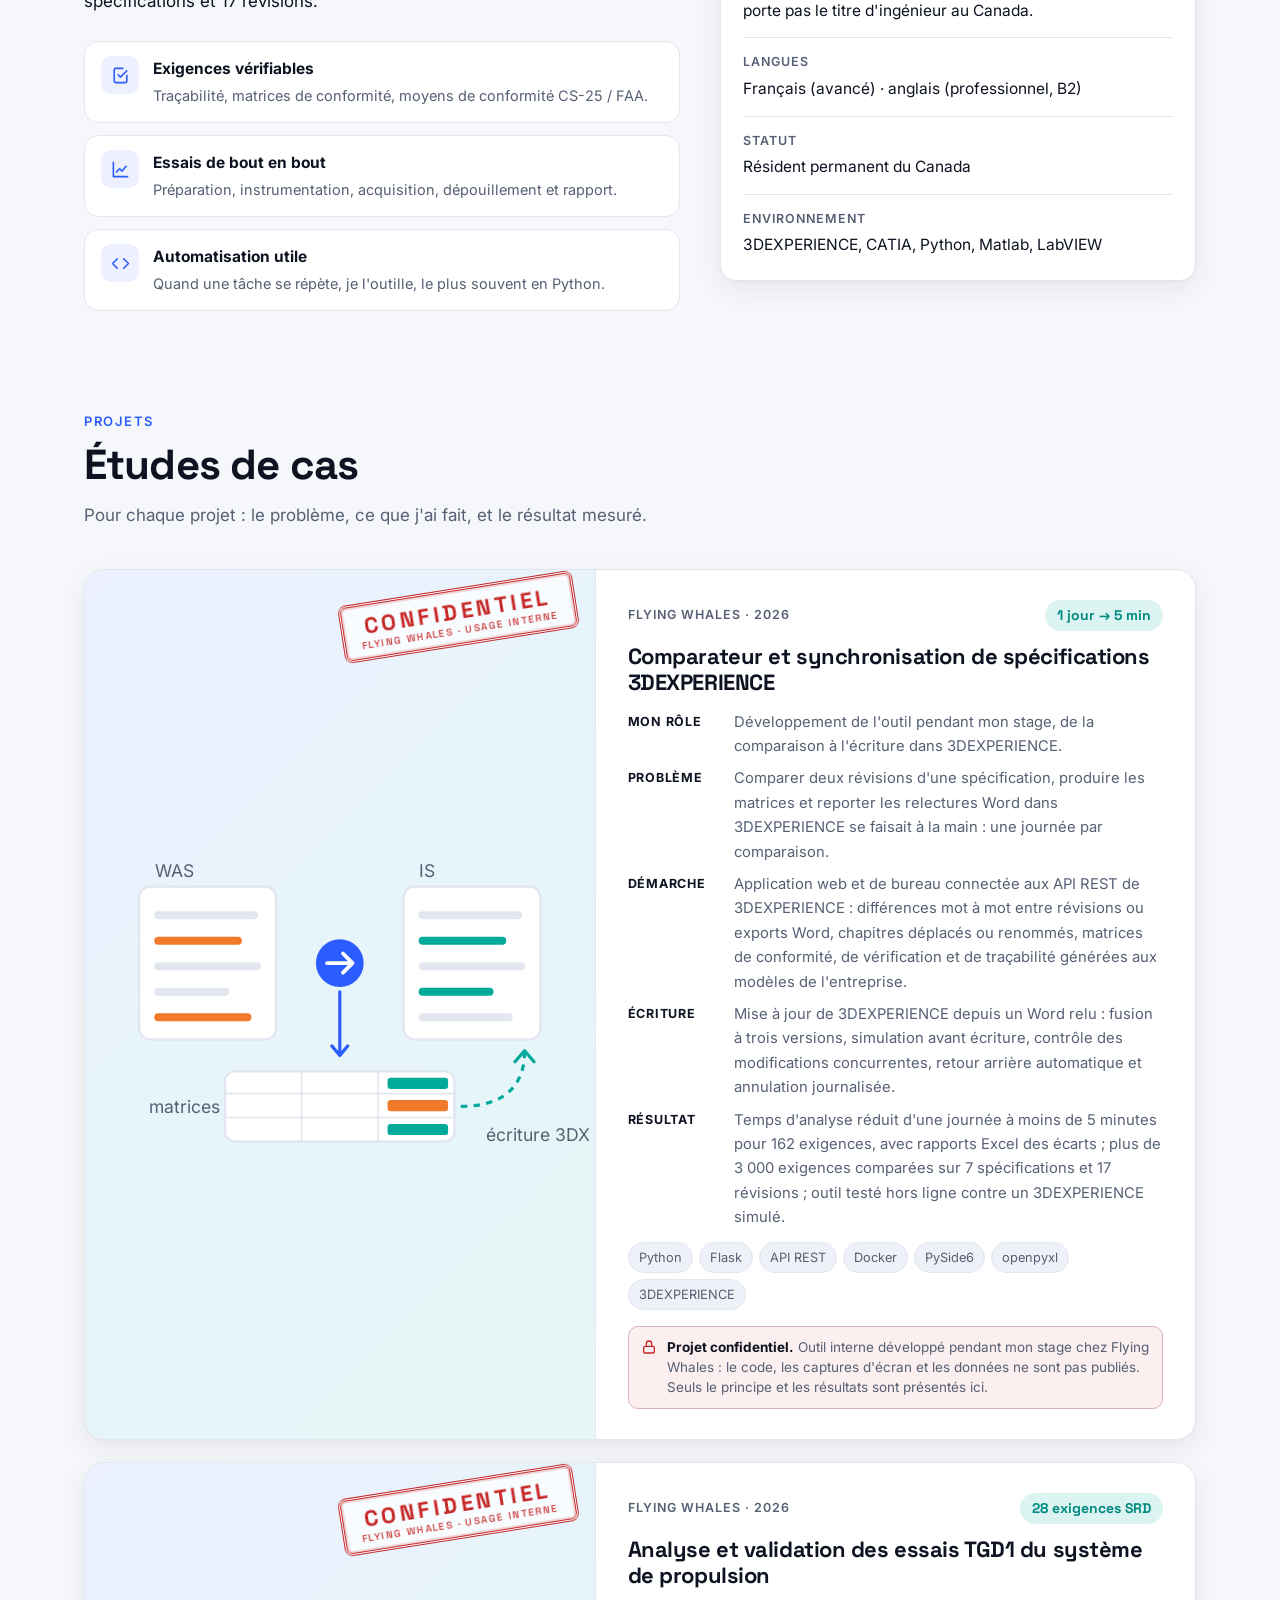
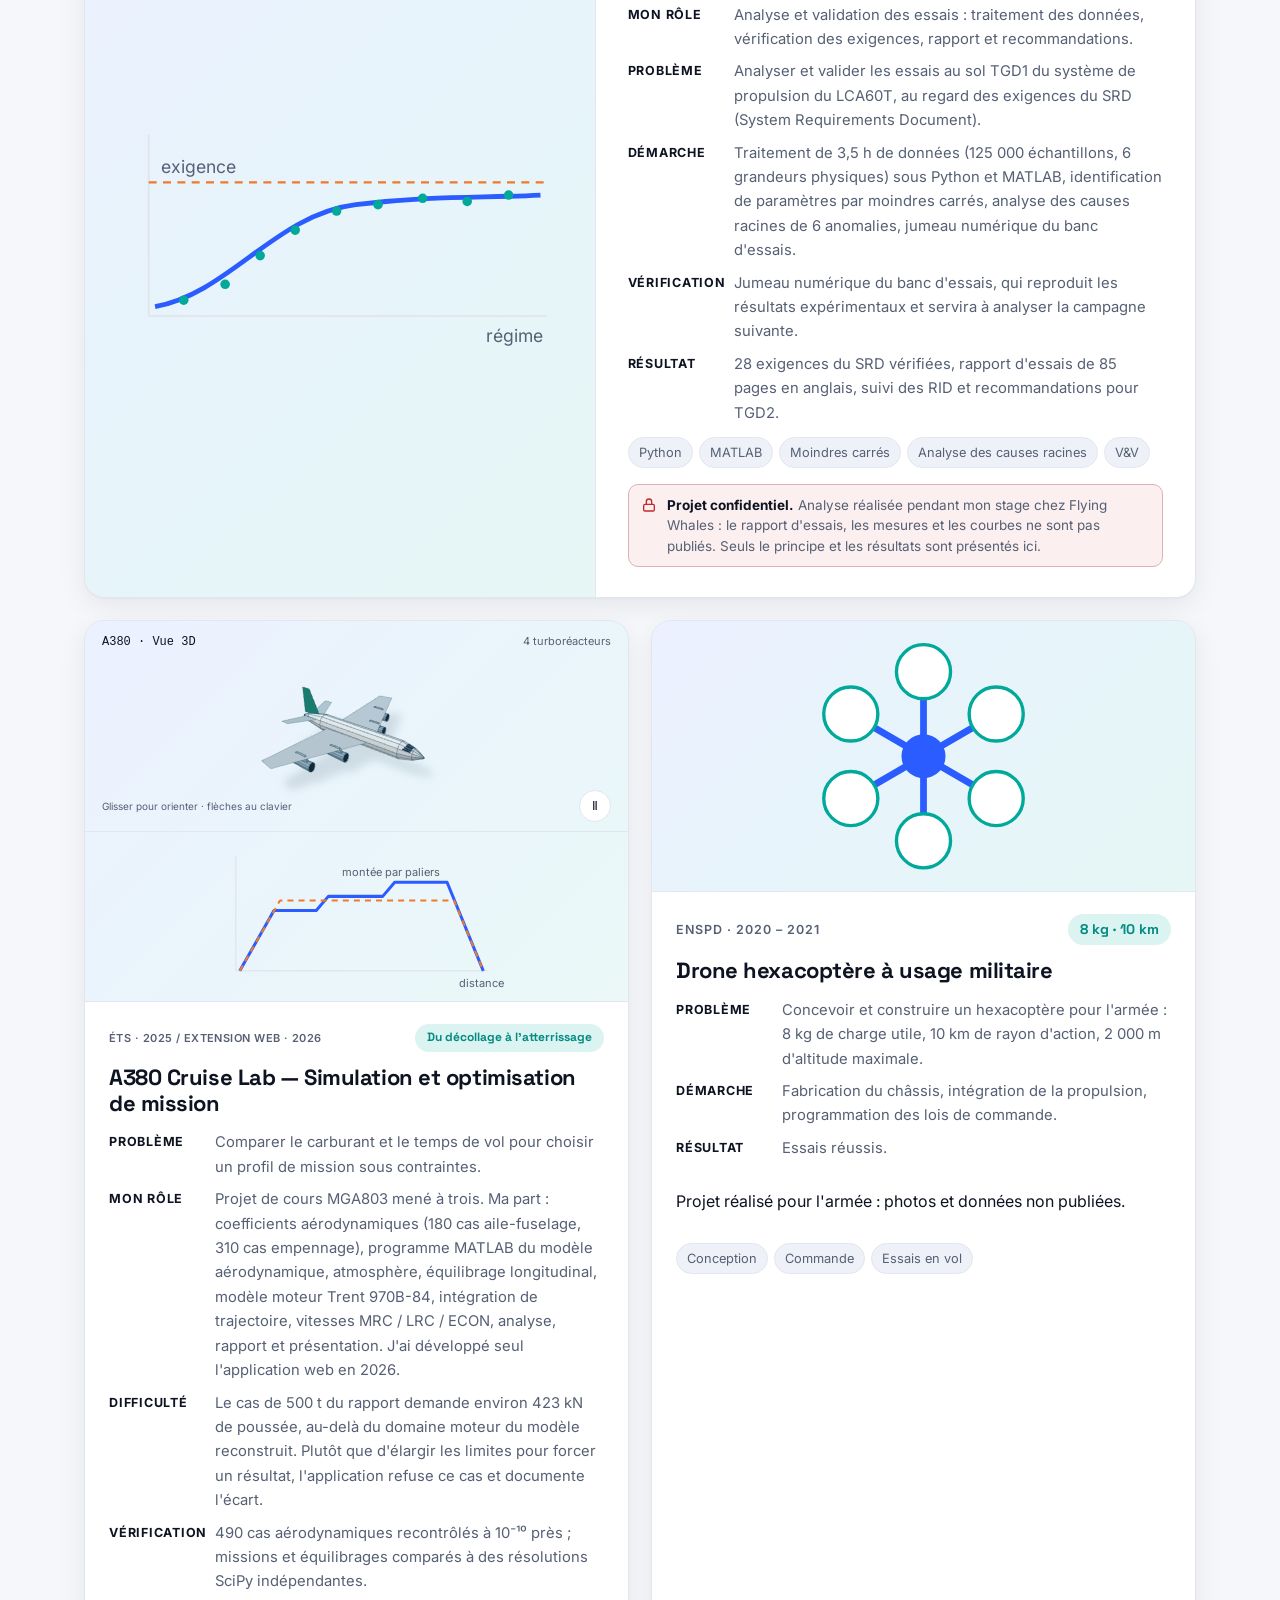
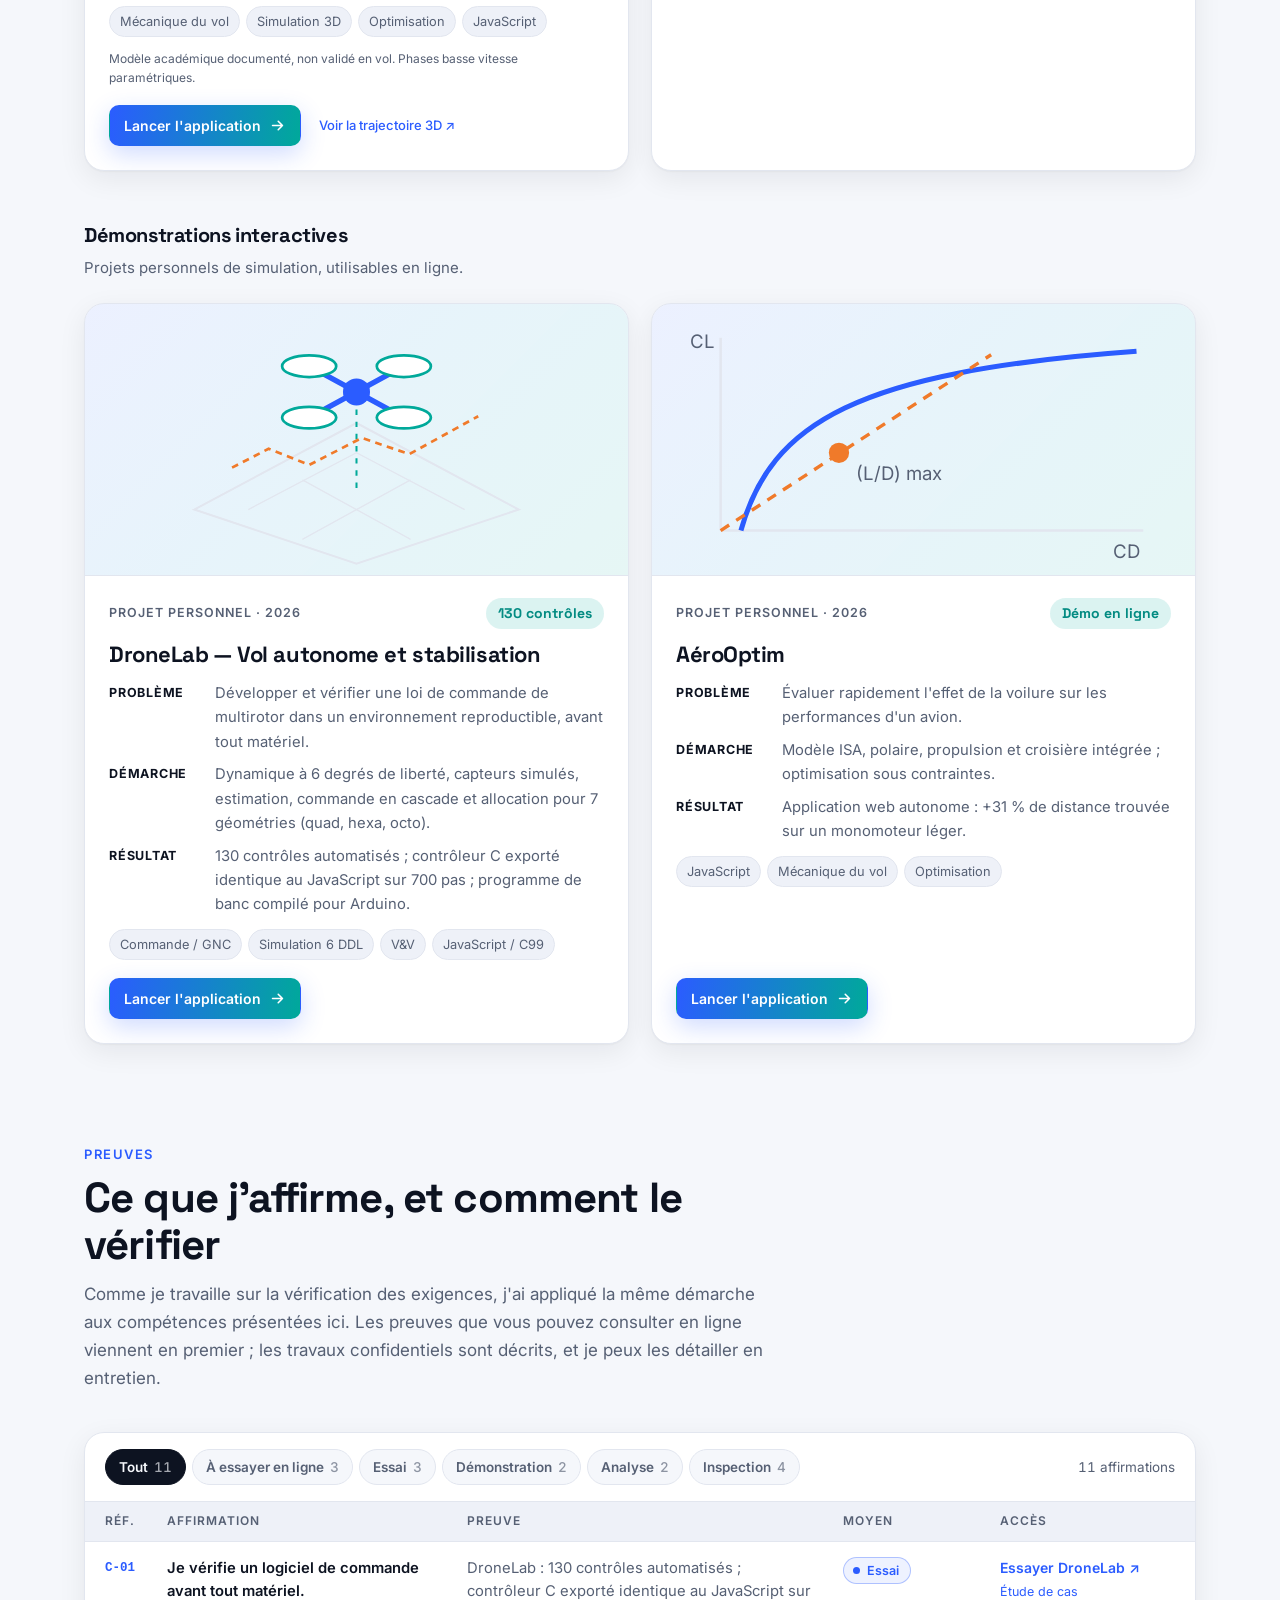
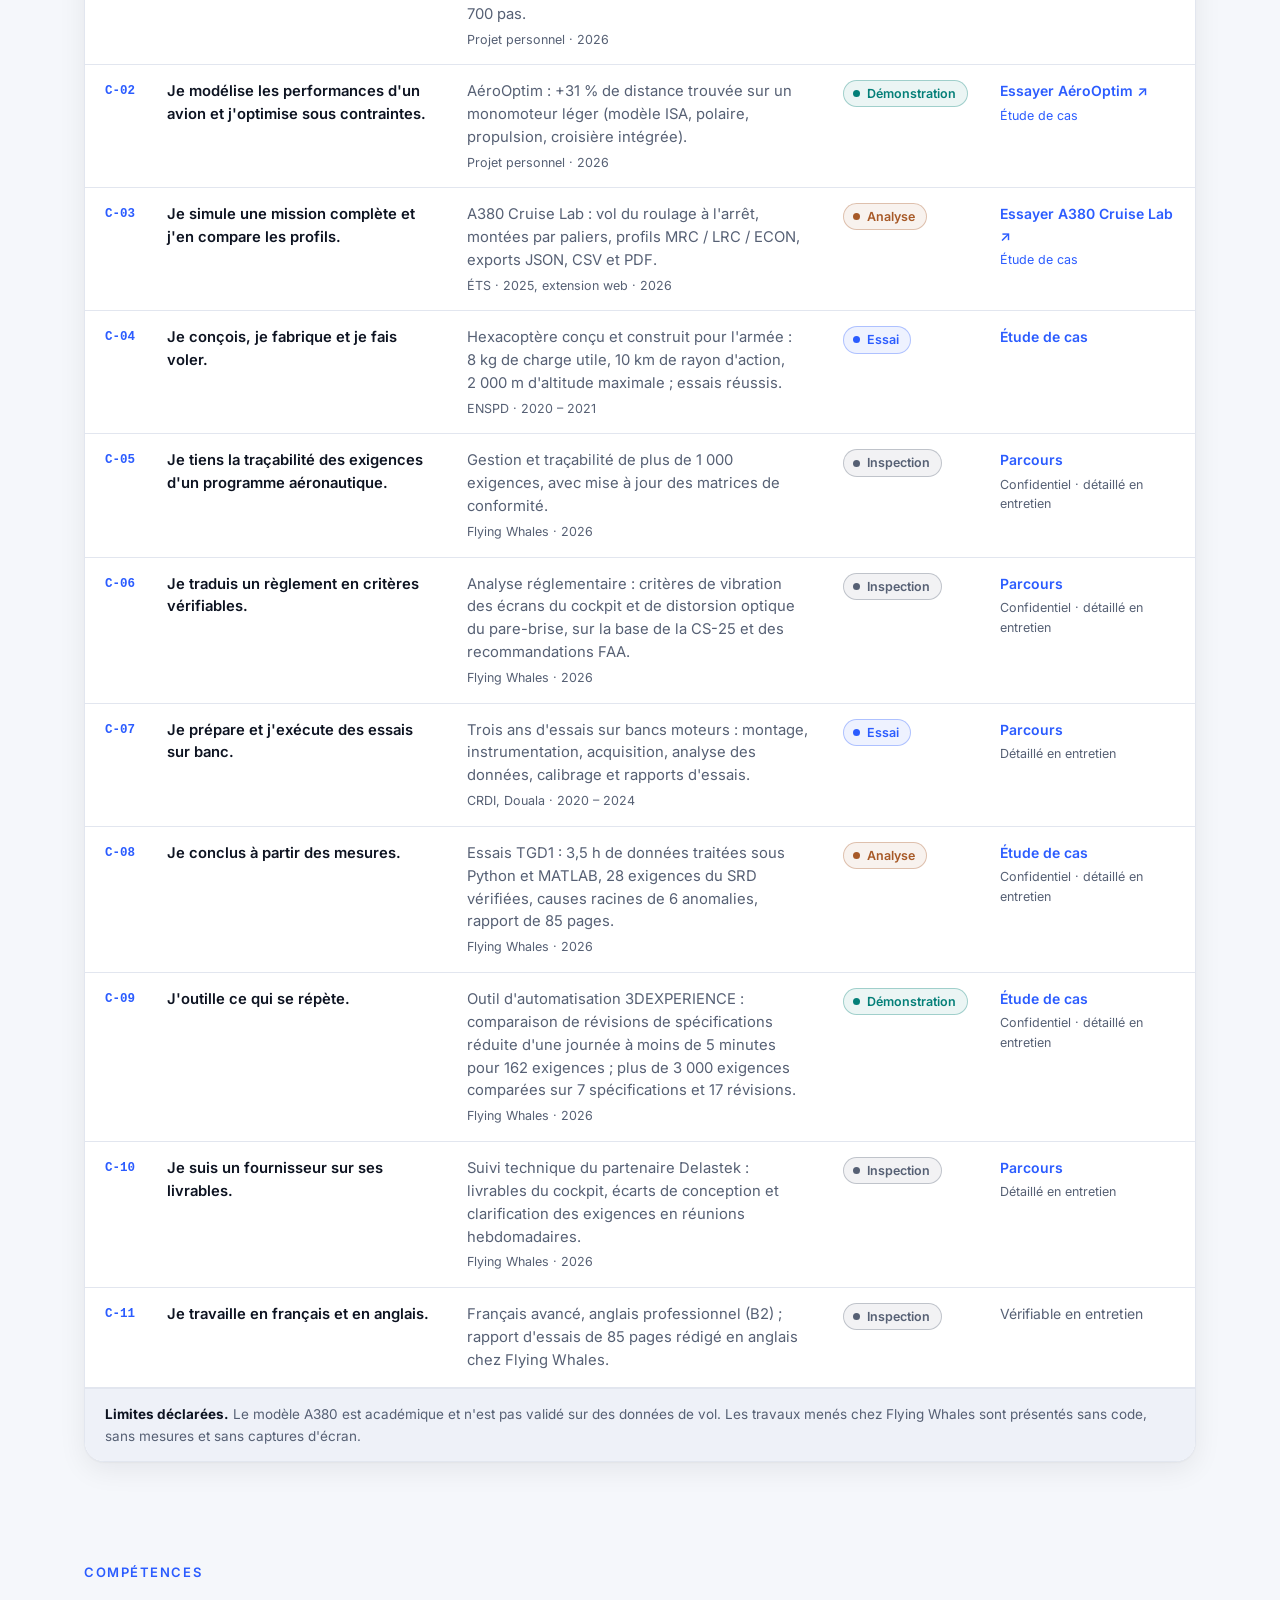
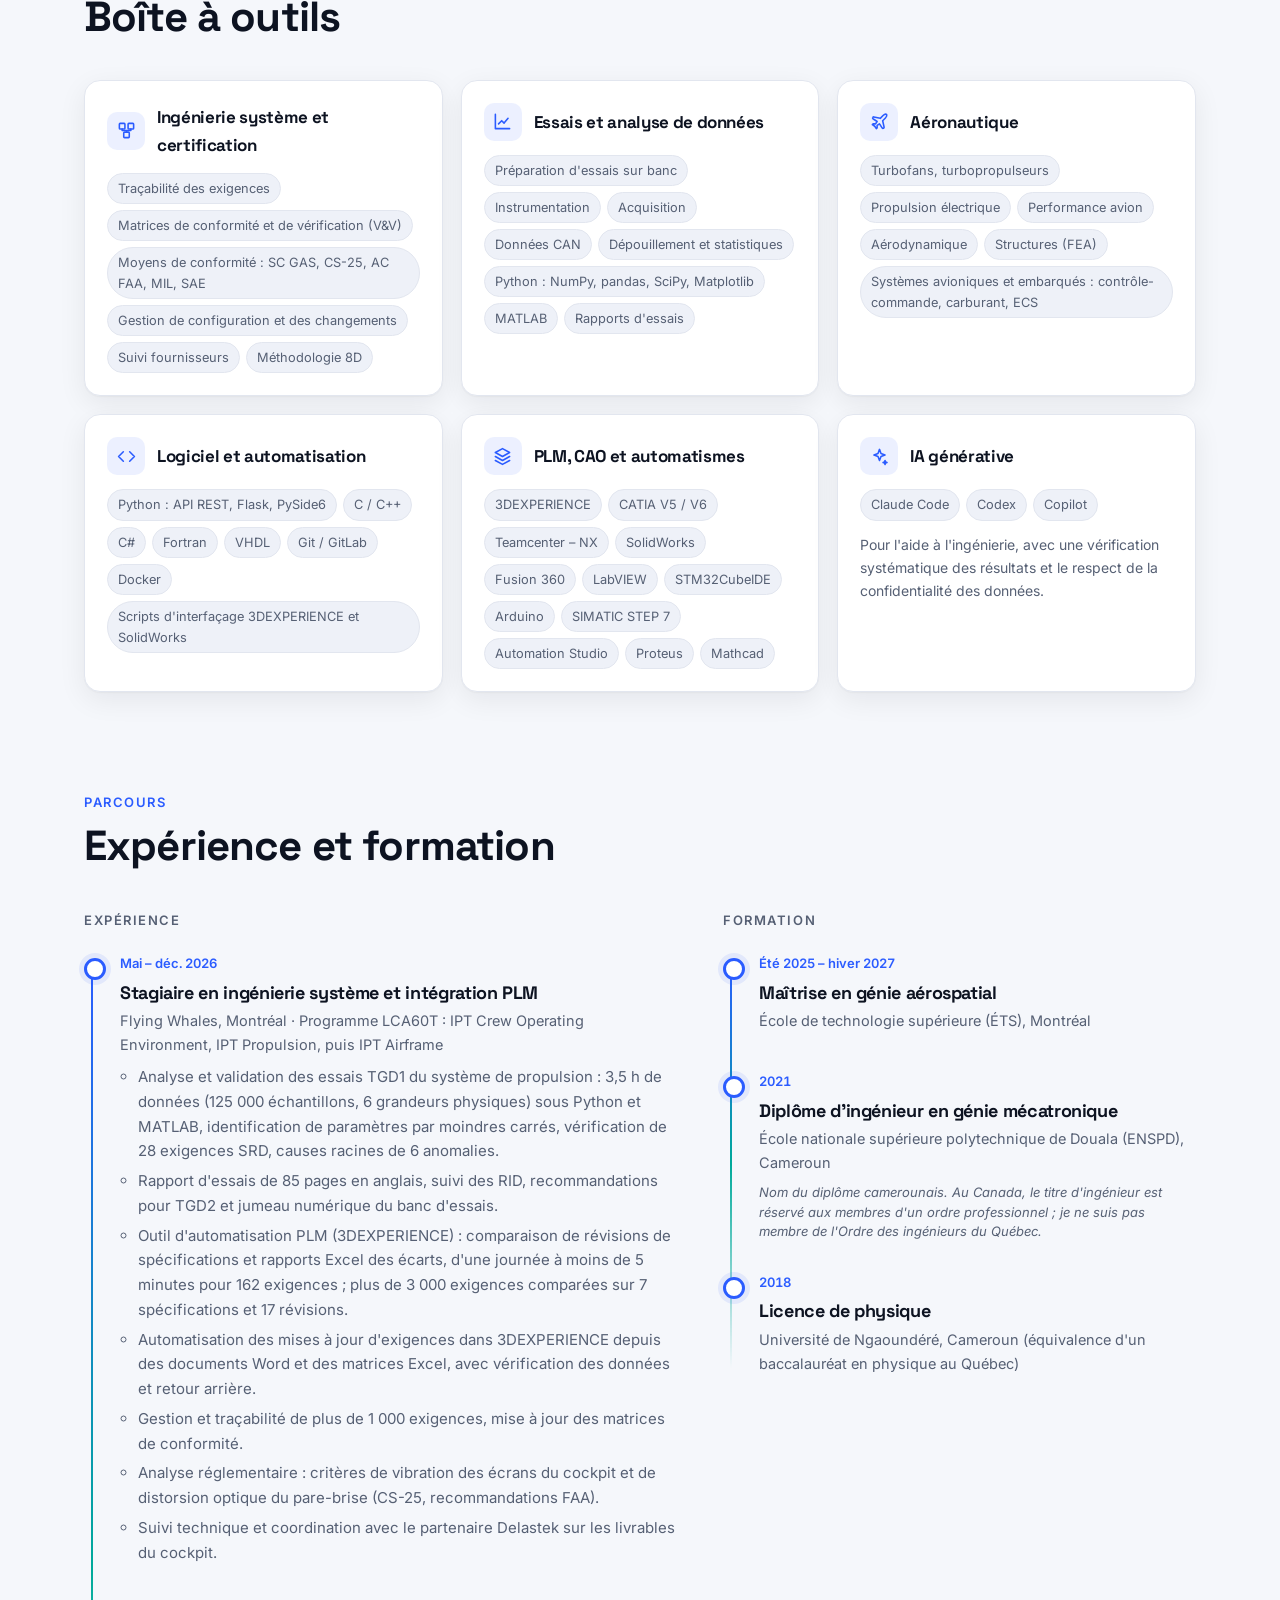
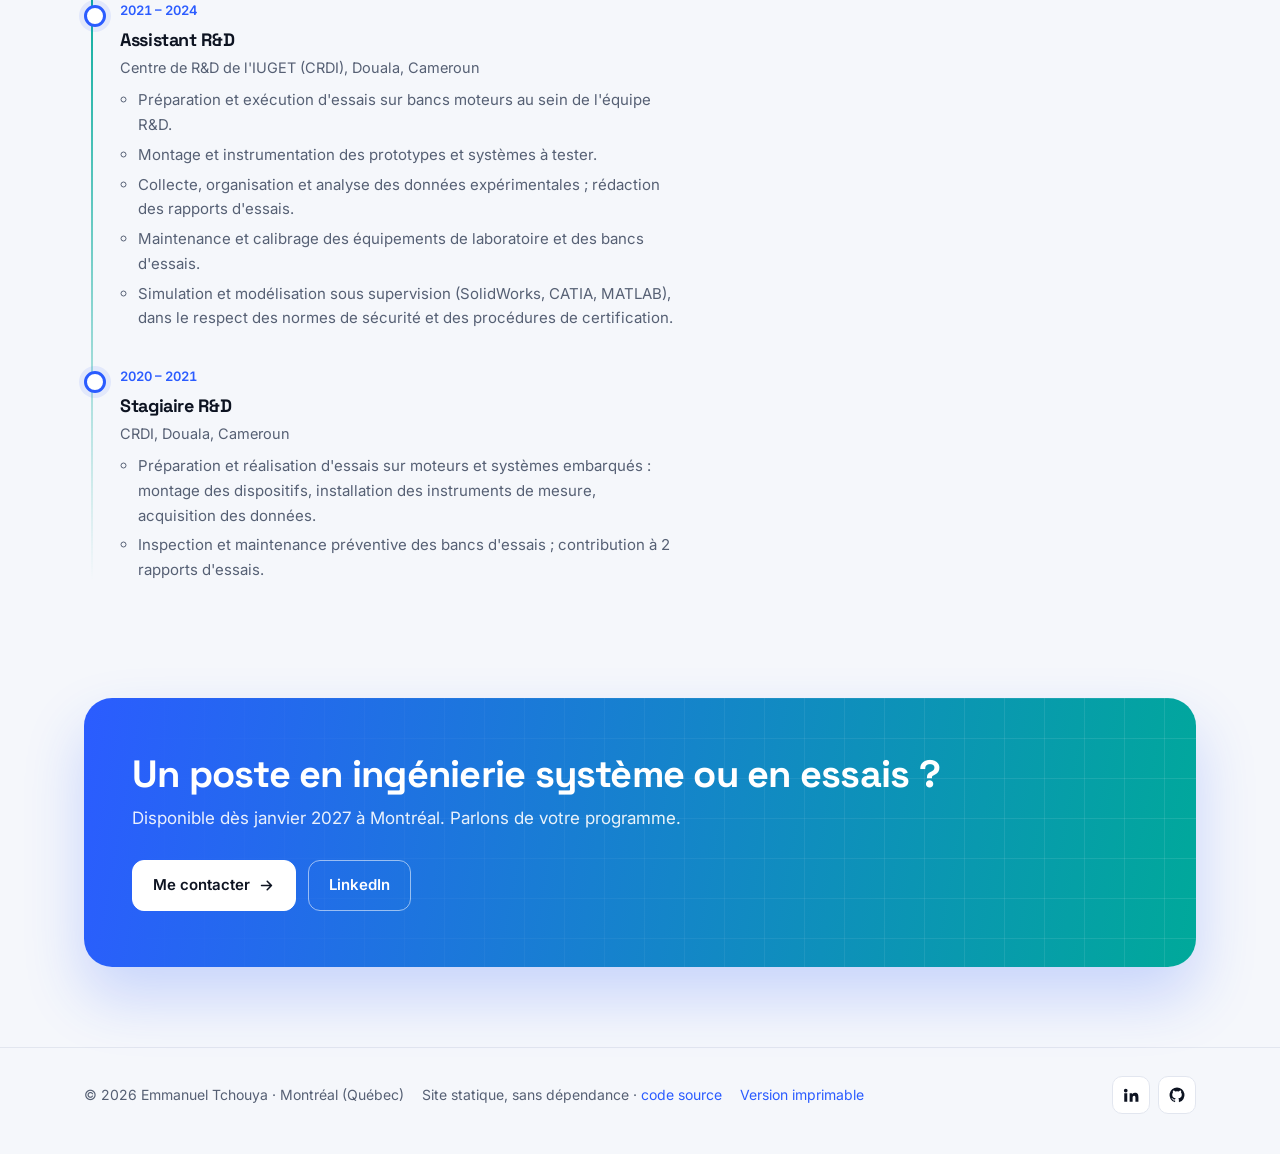
==== commit 52c56c0d: "Second master's degree in home facts and page descriptions" ====
--- a/index.html
+++ b/index.html
@@ -4,9 +4,9 @@
 <meta charset="utf-8">
 <meta name="viewport" content="width=device-width, initial-scale=1">
 <title>Emmanuel Tchouya — Ingénierie système et essais, aéronautique</title>
-<meta name="description" content="Emmanuel Tchouya — ingénierie système et essais en aéronautique. Diplômé en génie mécatronique, finissant à la maîtrise en génie aérospatial à l'ÉTS, Montréal. Disponible janvier 2027.">
+<meta name="description" content="Emmanuel Tchouya — ingénierie système et essais en aéronautique. Diplômé en génie mécatronique, terminant une deuxième maîtrise en génie aérospatial à l'ÉTS, Montréal. Disponible janvier 2027.">
 <meta property="og:title" content="Emmanuel Tchouya — Ingénierie système et essais, aéronautique">
-<meta property="og:description" content="Trois ans d'essais sur bancs moteurs, huit mois de stage chez Flying Whales sur le programme LCA60T, maîtrise en génie aérospatial à l'ÉTS.">
+<meta property="og:description" content="Trois ans d'essais sur bancs moteurs, huit mois de stage chez Flying Whales sur le programme LCA60T, deuxième maîtrise en génie aérospatial à l'ÉTS.">
 <meta name="author" content="Emmanuel Tchouya">
 <link rel="canonical" href="https://emmatchouya-source.github.io/portfolio/">
 <meta property="og:type" content="website">
@@ -19,7 +19,7 @@
 <meta name="twitter:card" content="summary_large_image">
 <meta name="theme-color" content="#2b5cff">
 <link rel="icon" href="favicon.svg" type="image/svg+xml">
-<script type="application/ld+json">{"@context":"https://schema.org","@type":"Person","name":"Emmanuel Tchouya","url":"https://emmatchouya-source.github.io/portfolio/","image":"https://emmatchouya-source.github.io/portfolio/og.png","jobTitle":"Ingénierie système et essais – Aéronautique","description":"Diplômé en génie mécatronique et finissant à la maîtrise en génie aérospatial à l'ÉTS, avec trois ans d'expérience en essais sur bancs moteurs et huit mois de stage chez Flying Whales sur le programme LCA60T.","address":{"@type":"PostalAddress","addressLocality":"Montréal","addressRegion":"QC","addressCountry":"CA"},"alumniOf":[{"@type":"CollegeOrUniversity","name":"École de technologie supérieure (ÉTS)"},{"@type":"CollegeOrUniversity","name":"École nationale supérieure polytechnique de Douala (ENSPD)"}],"knowsLanguage":["fr","en"],"knowsAbout":["Ingénierie système","Traçabilité des exigences","Vérification et validation","Essais aéronautiques","3DEXPERIENCE","Python"],"sameAs":["https://www.linkedin.com/in/emmanuel-tchouya","https://github.com/emmatchouya-source"]}</script>
+<script type="application/ld+json">{"@context":"https://schema.org","@type":"Person","name":"Emmanuel Tchouya","url":"https://emmatchouya-source.github.io/portfolio/","image":"https://emmatchouya-source.github.io/portfolio/og.png","jobTitle":"Ingénierie système et essais – Aéronautique","description":"Diplômé en génie mécatronique et terminant une deuxième maîtrise en génie aérospatial à l'ÉTS, avec trois ans d'expérience en essais sur bancs moteurs et huit mois de stage chez Flying Whales sur le programme LCA60T.","address":{"@type":"PostalAddress","addressLocality":"Montréal","addressRegion":"QC","addressCountry":"CA"},"alumniOf":[{"@type":"CollegeOrUniversity","name":"École de technologie supérieure (ÉTS)"},{"@type":"CollegeOrUniversity","name":"École nationale supérieure polytechnique de Douala (ENSPD)"}],"knowsLanguage":["fr","en"],"knowsAbout":["Ingénierie système","Traçabilité des exigences","Vérification et validation","Essais aéronautiques","3DEXPERIENCE","Python"],"sameAs":["https://www.linkedin.com/in/emmanuel-tchouya","https://github.com/emmatchouya-source"]}</script>
 <script>document.documentElement.classList.add('js');try{var t=localStorage.getItem('pfTheme');if(t==='light'||t==='dark')document.documentElement.dataset.theme=t}catch(e){}</script>
 <link rel="preconnect" href="https://fonts.googleapis.com">
 <link rel="preconnect" href="https://fonts.gstatic.com" crossorigin>
@@ -59,7 +59,7 @@
         <h1 class="reveal" style="--d:.08s">Emmanuel Tchouya</h1>
         <p class="role reveal" style="--d:.16s">Ingénierie système et essais&nbsp;– Aéronautique</p>
         <p class="lead reveal" style="--d:.24s">Je relie les exigences aux essais : traçabilité, préparation des essais et analyse des mesures pour conclure sur la conformité d'un système aéronautique.</p>
-        <p class="hero-facts reveal" style="--d:.28s">Maîtrise en génie aérospatial en cours (ÉTS) · 3 ans d'essais sur bancs moteurs · 8 mois chez Flying Whales sur le LCA60T</p>
+        <p class="hero-facts reveal" style="--d:.28s">Deuxième maîtrise en génie aérospatial en cours (ÉTS) · 3 ans d'essais sur bancs moteurs · 8 mois chez Flying Whales sur le LCA60T</p>
         <div class="btns reveal" style="--d:.32s">
           <a class="btn primary" href="#projets">Voir mes projets <svg class="arr" viewBox="0 0 24 24" fill="none" stroke="currentColor" stroke-width="2.2" stroke-linecap="round" stroke-linejoin="round"><path d="M5 12h14M13 6l6 6-6 6"/></svg></a>
           <a class="btn" href="contact.html">Me contacter</a>
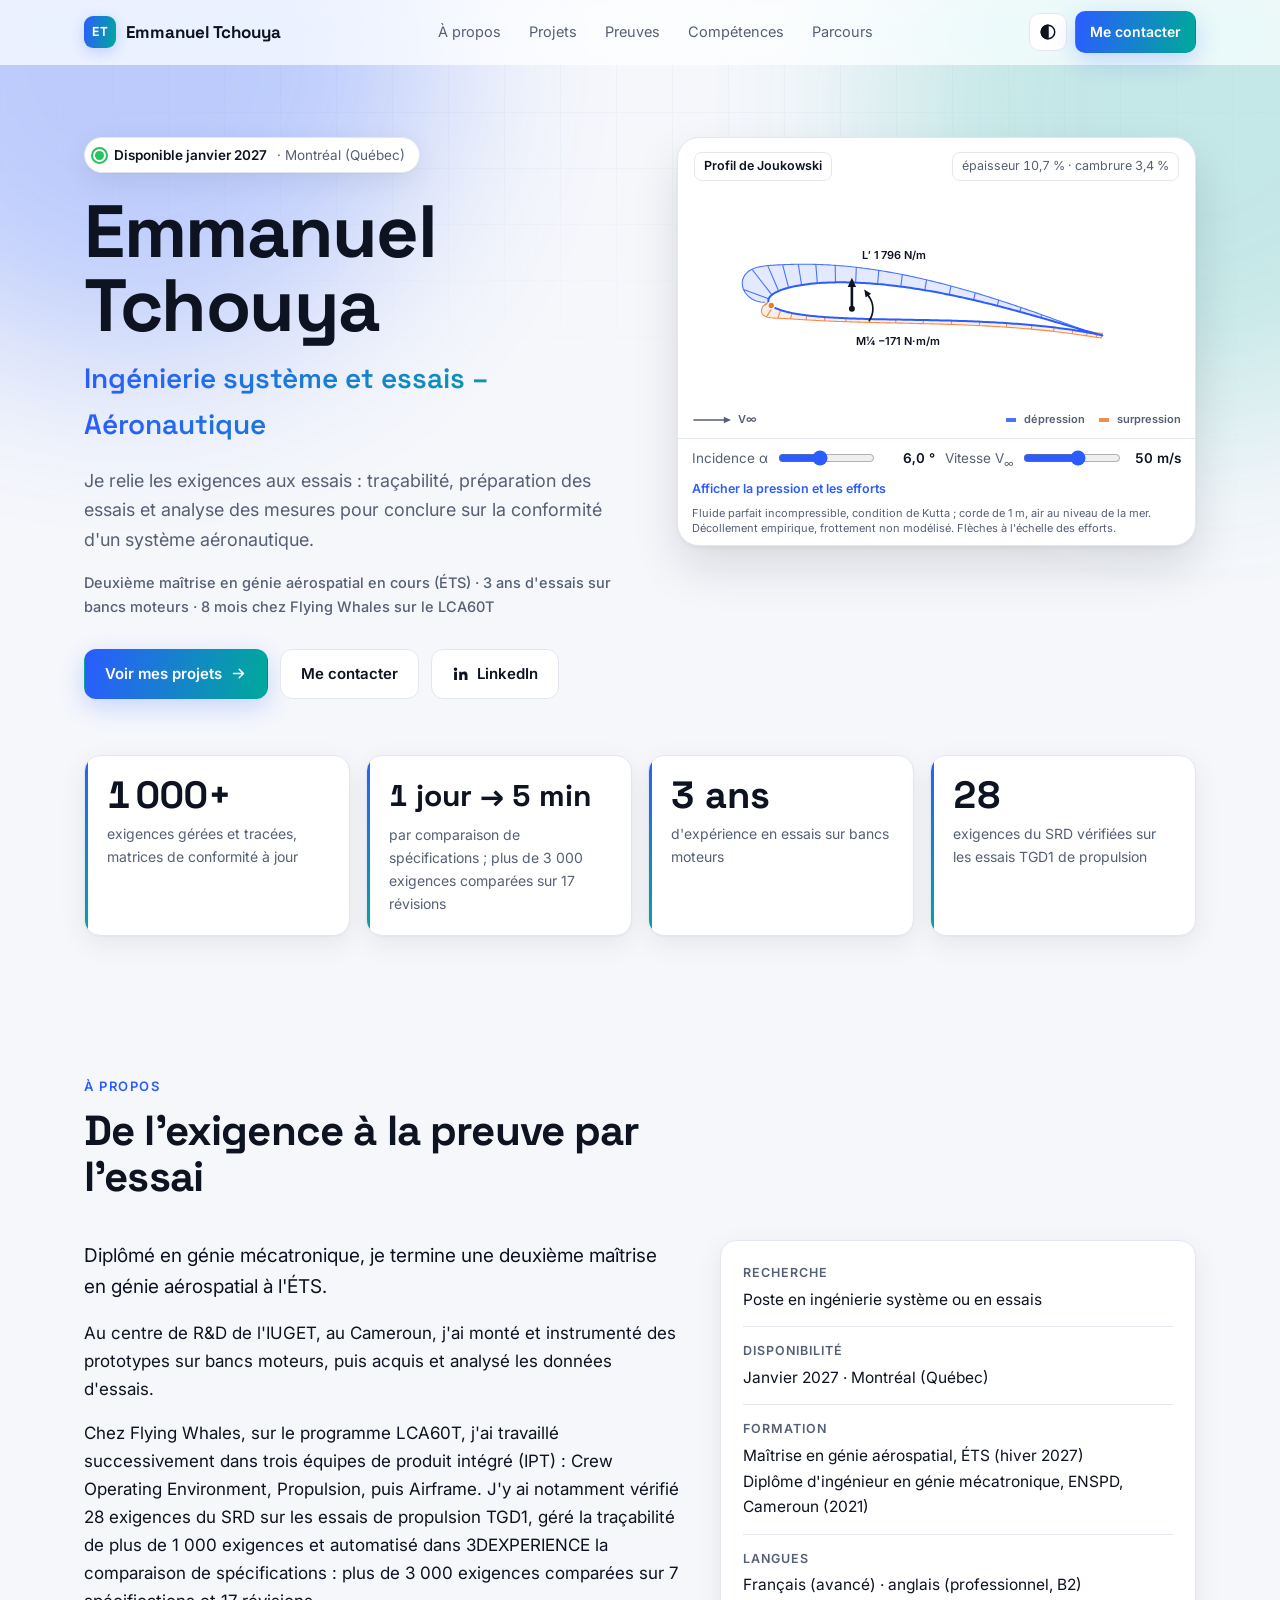
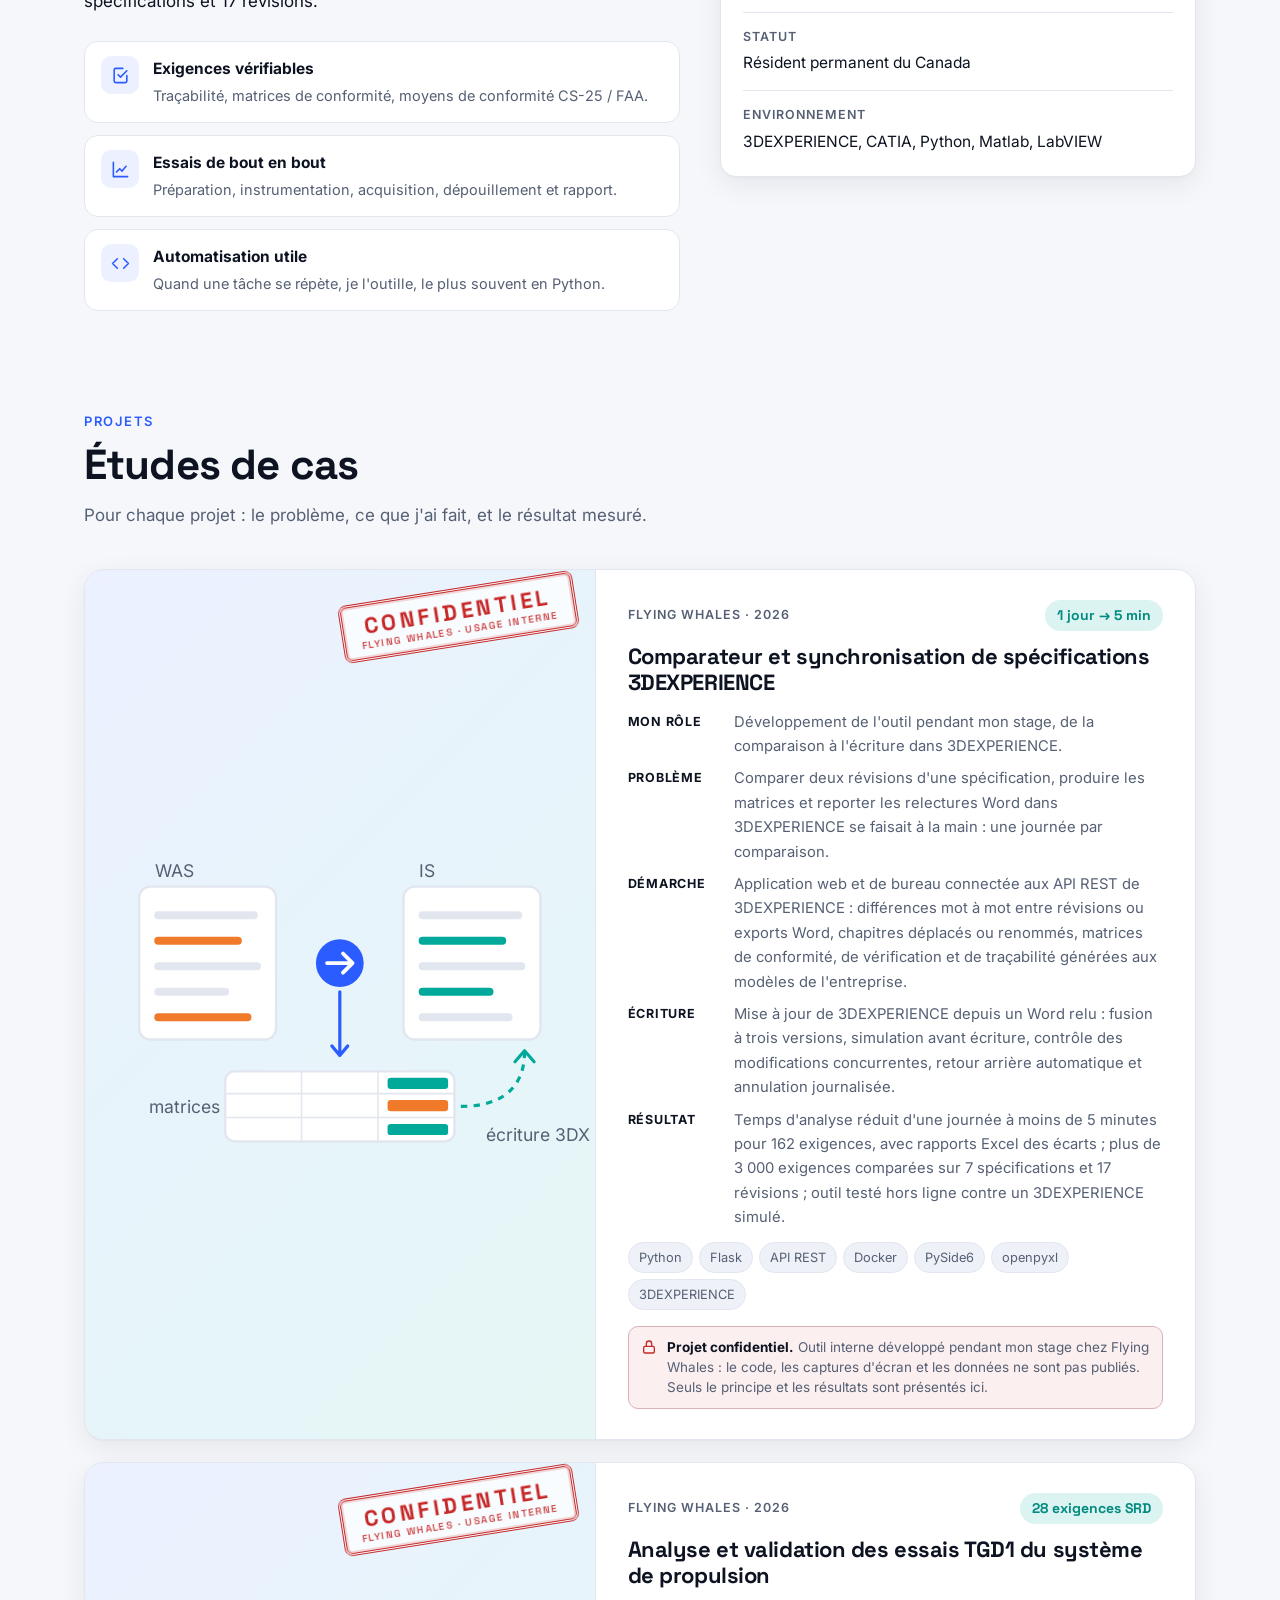
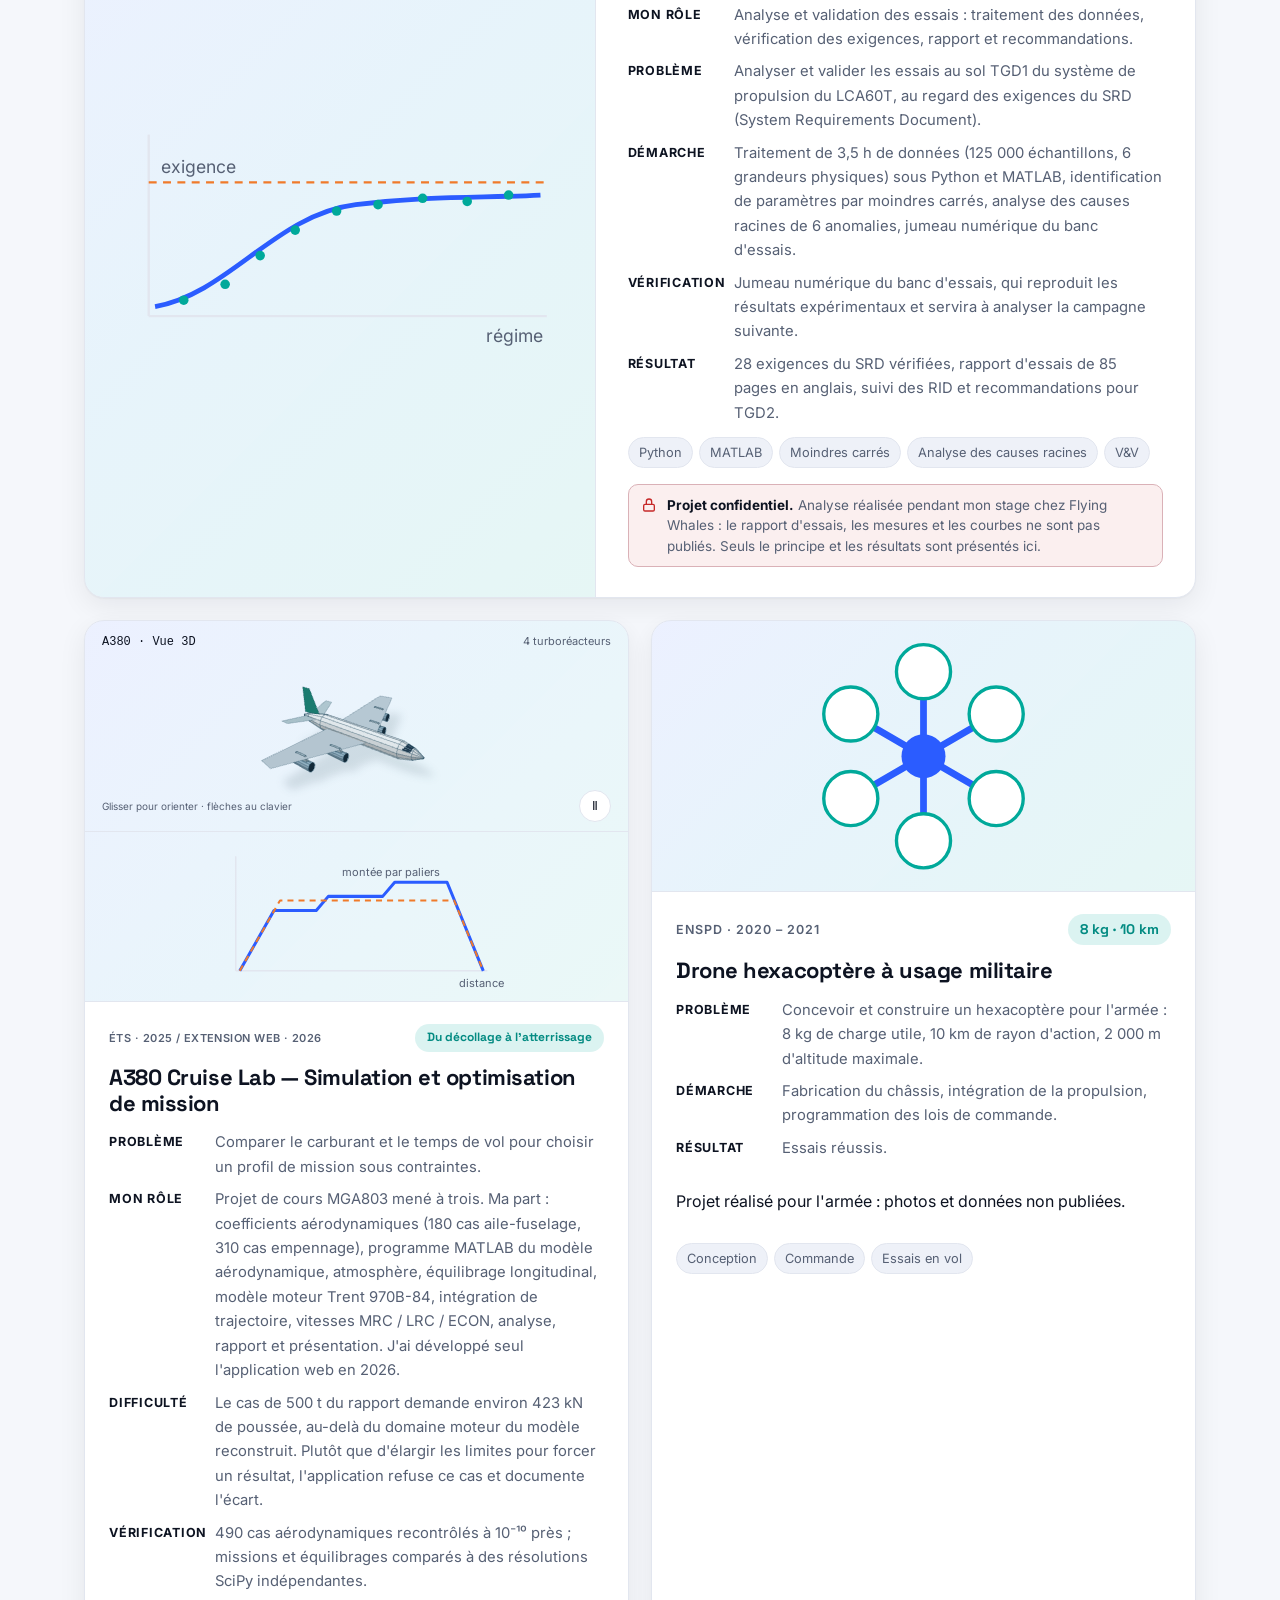
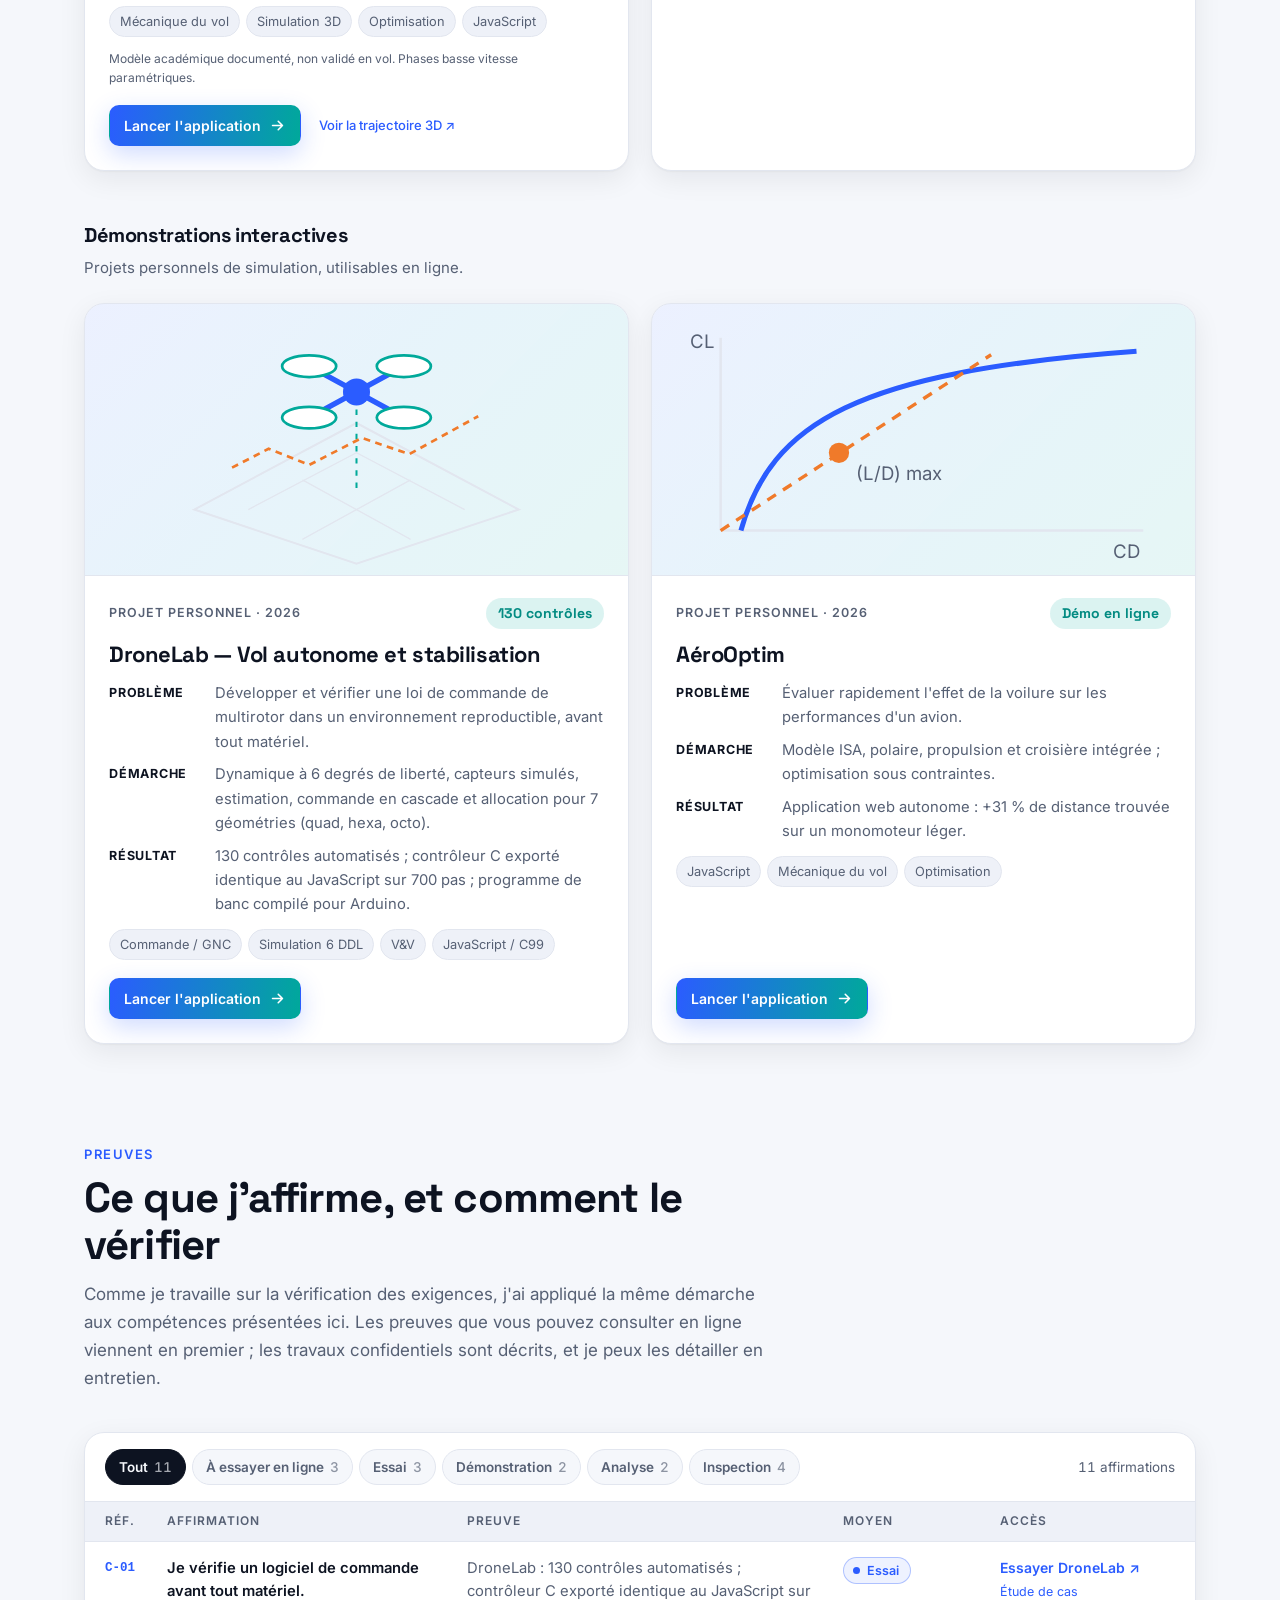
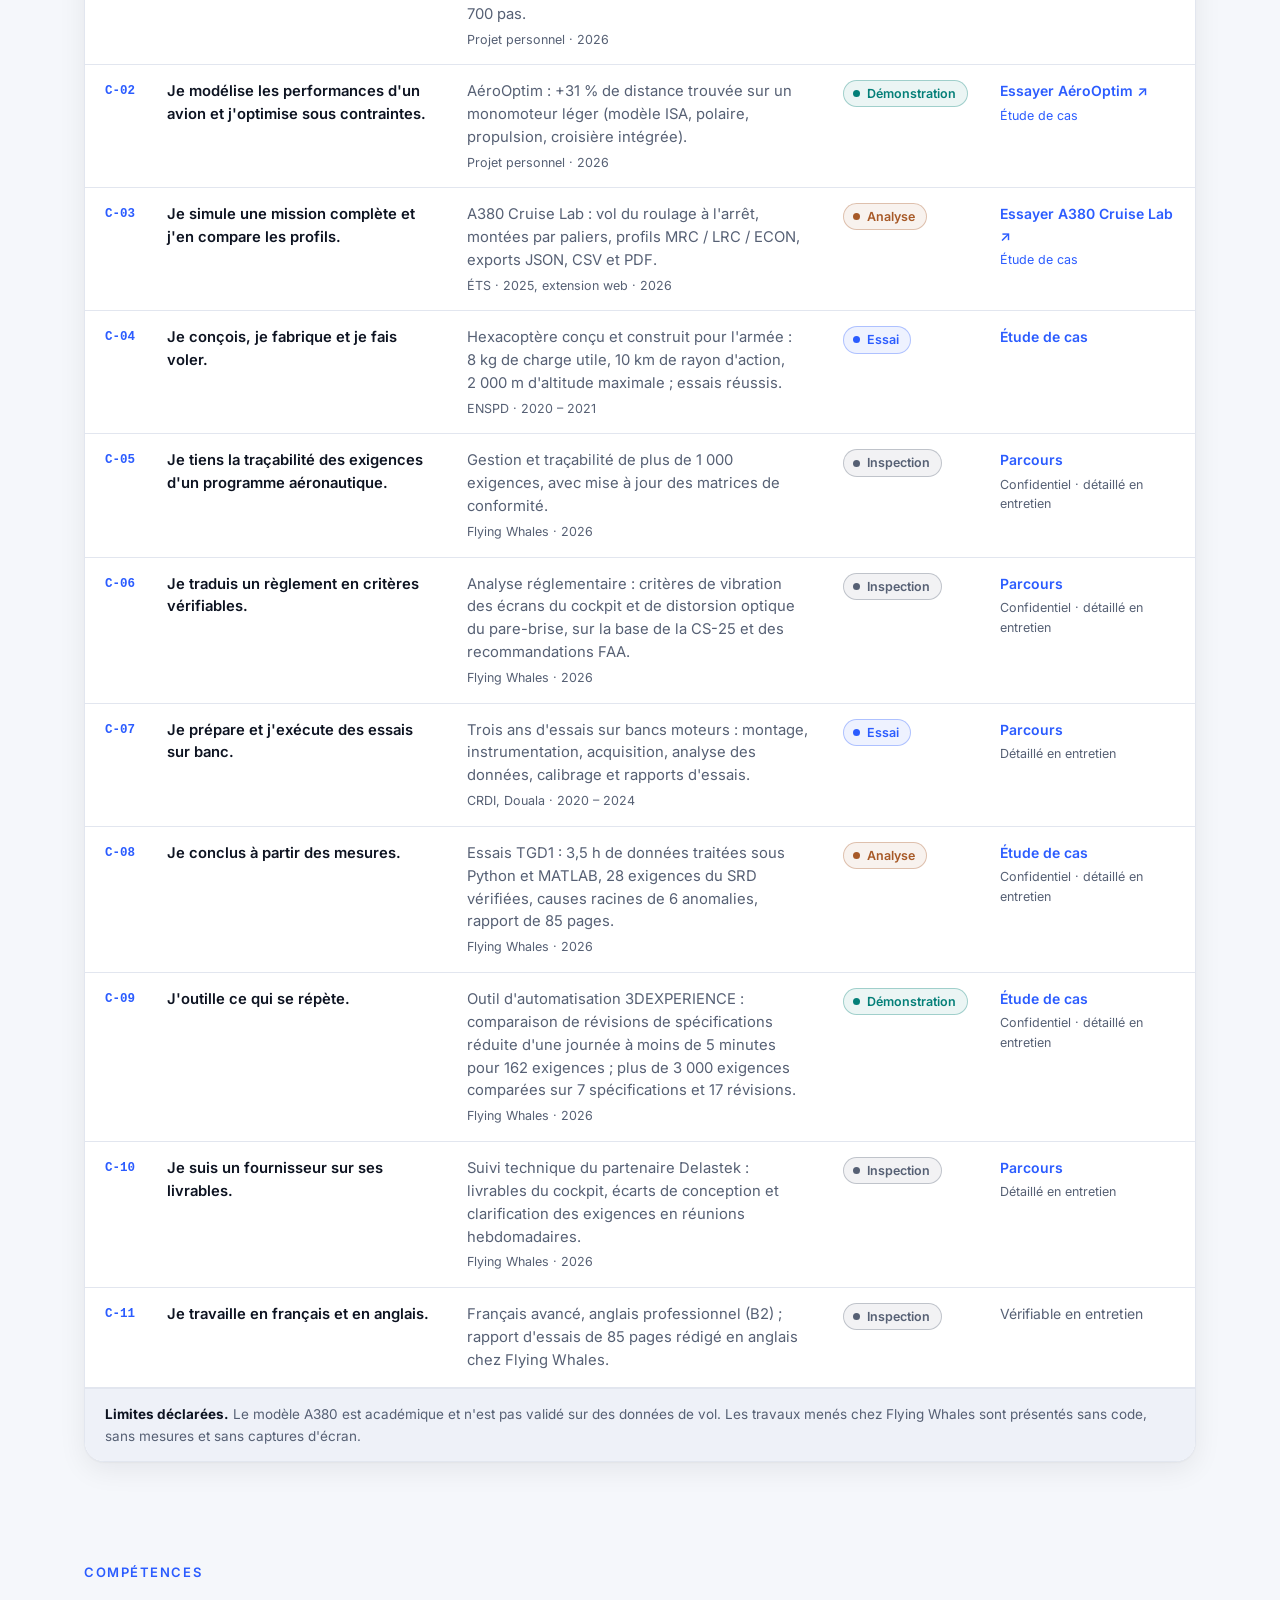
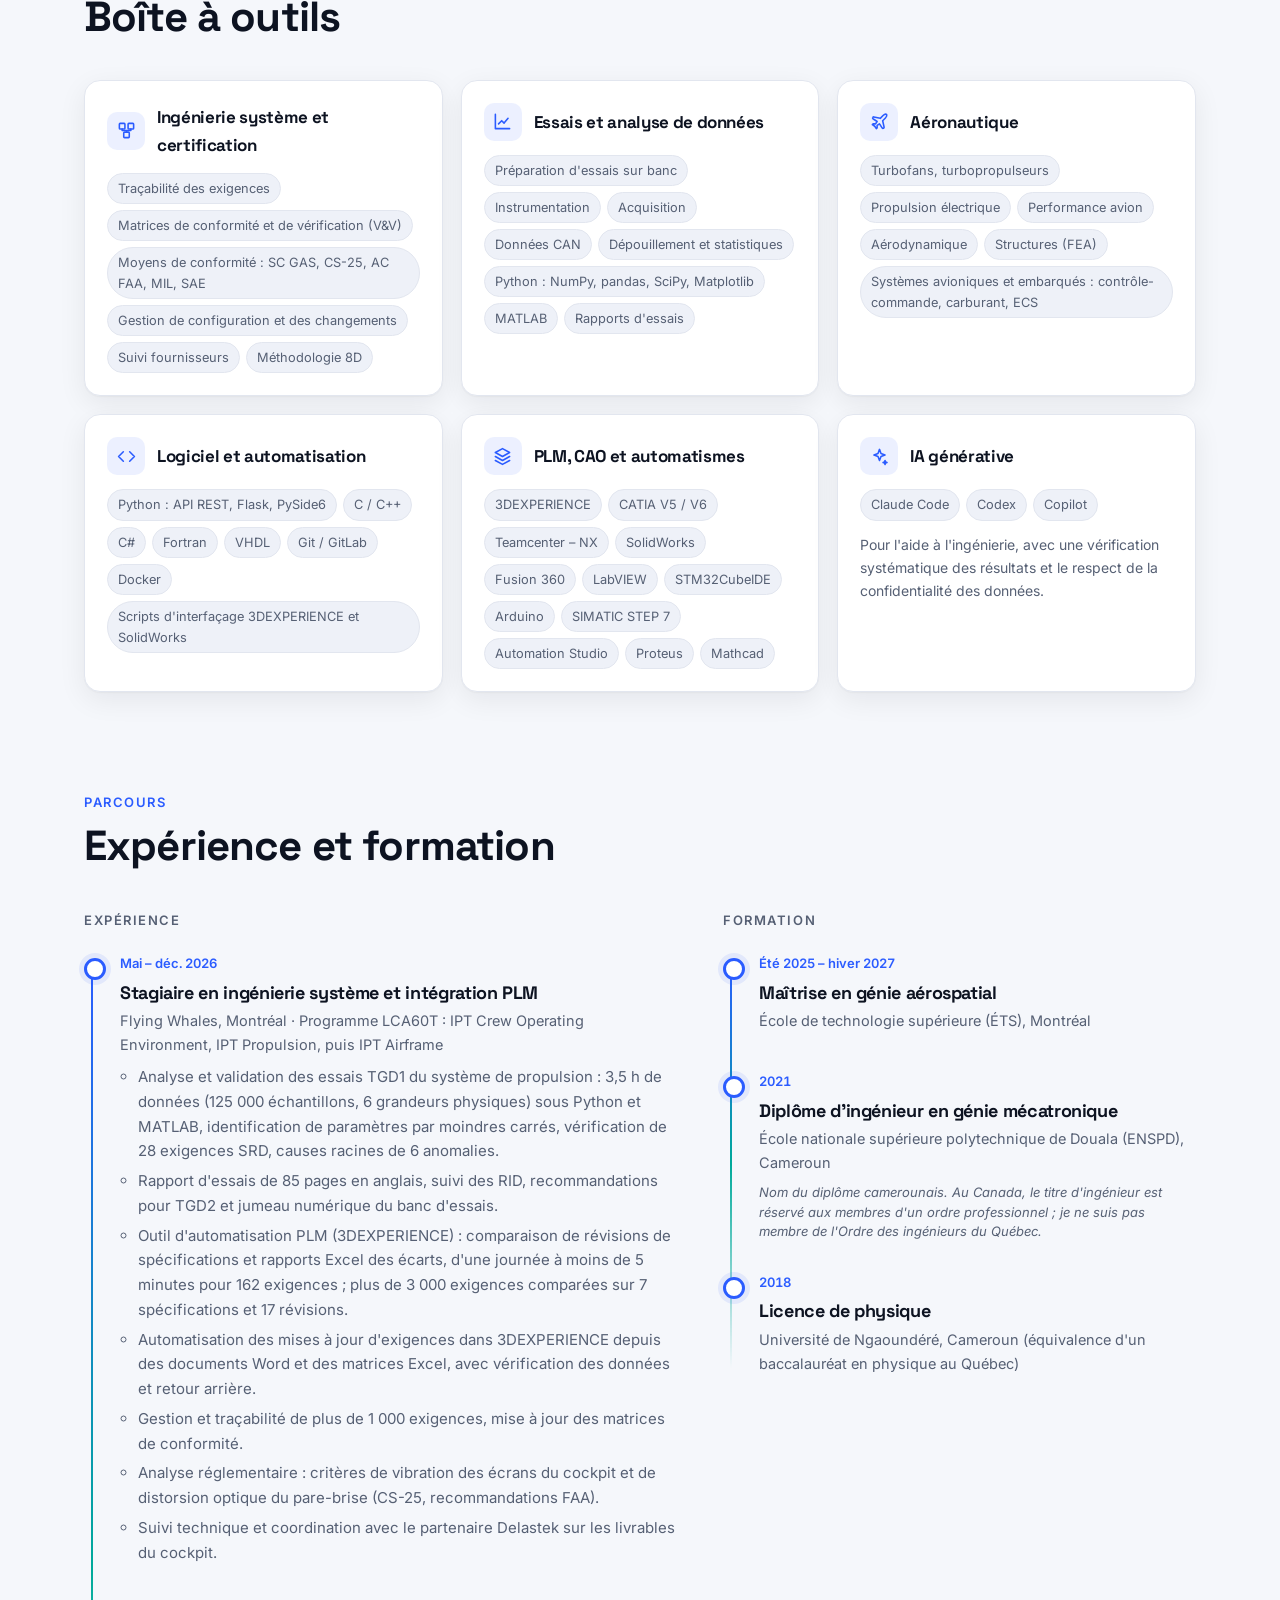
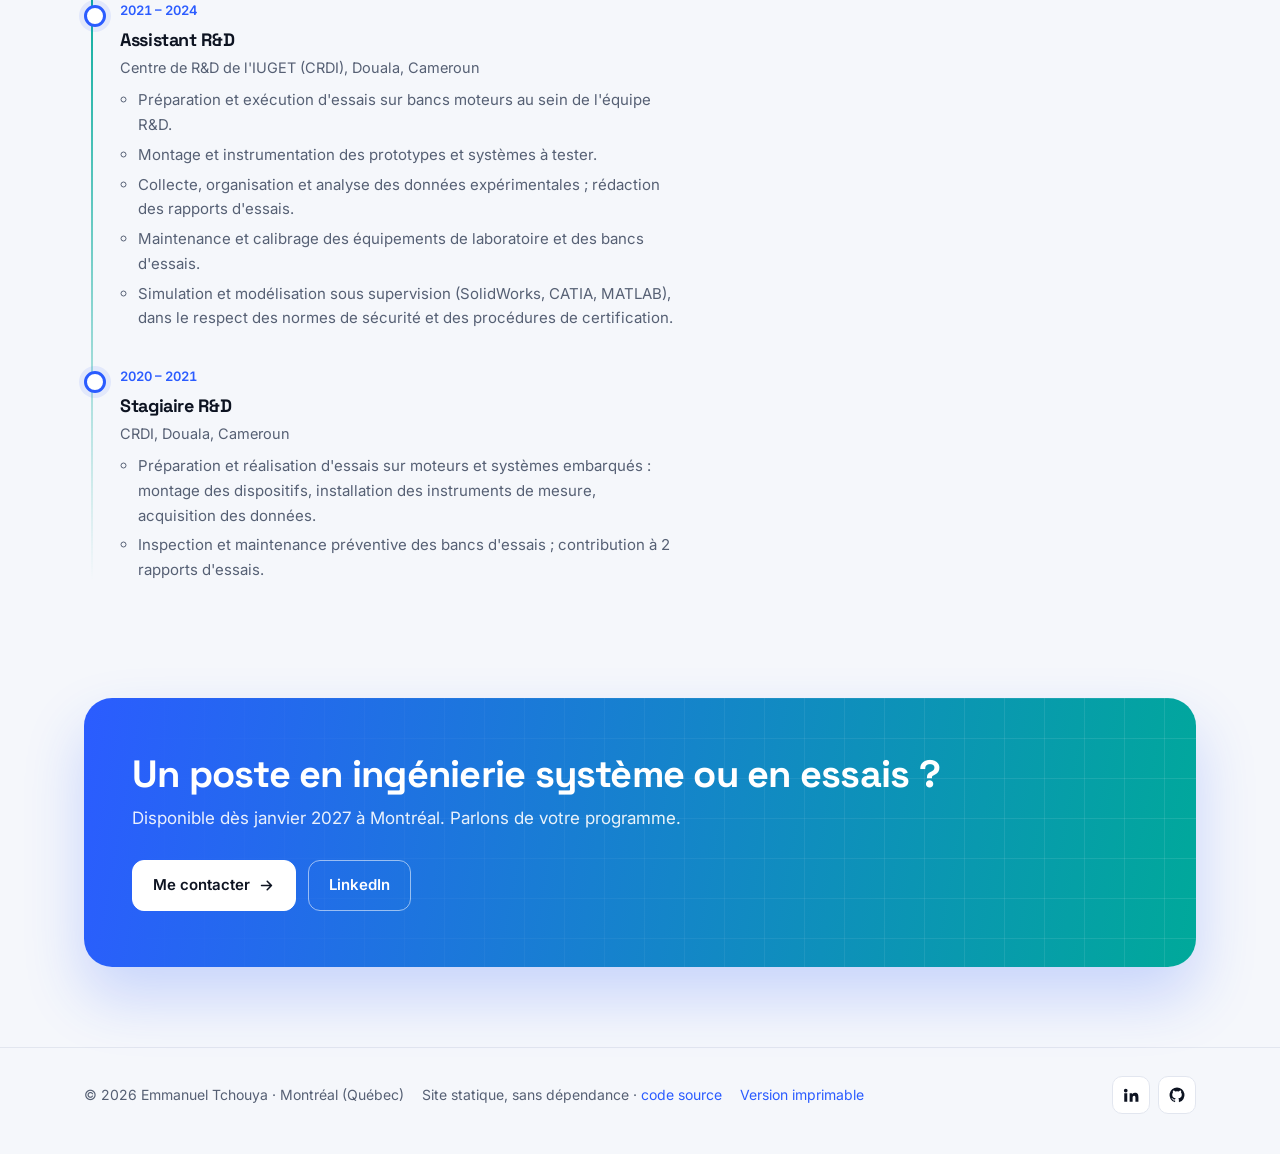
==== commit 36b575eb: "Supprimer le bloc Titre professionnel du portfolio" ====
--- a/index.html
+++ b/index.html
@@ -128,7 +128,6 @@
           <div><dt>Recherche</dt><dd>Poste en ingénierie système ou en essais</dd></div>
           <div><dt>Disponibilité</dt><dd>Janvier 2027 · Montréal (Québec)</dd></div>
           <div><dt>Formation</dt><dd>Maîtrise en génie aérospatial, ÉTS (hiver 2027)<br>Diplôme d'ingénieur en génie mécatronique, ENSPD, Cameroun (2021)</dd></div>
-          <div><dt>Titre professionnel</dt><dd>Non membre de l'Ordre des ingénieurs du Québec : je ne porte pas le titre d'ingénieur au Canada.</dd></div>
           <div><dt>Langues</dt><dd>Français (avancé) · anglais (professionnel, B2)</dd></div>
           <div><dt>Statut</dt><dd>Résident permanent du Canada</dd></div>
           <div><dt>Environnement</dt><dd>3DEXPERIENCE, CATIA, Python, Matlab, LabVIEW</dd></div>
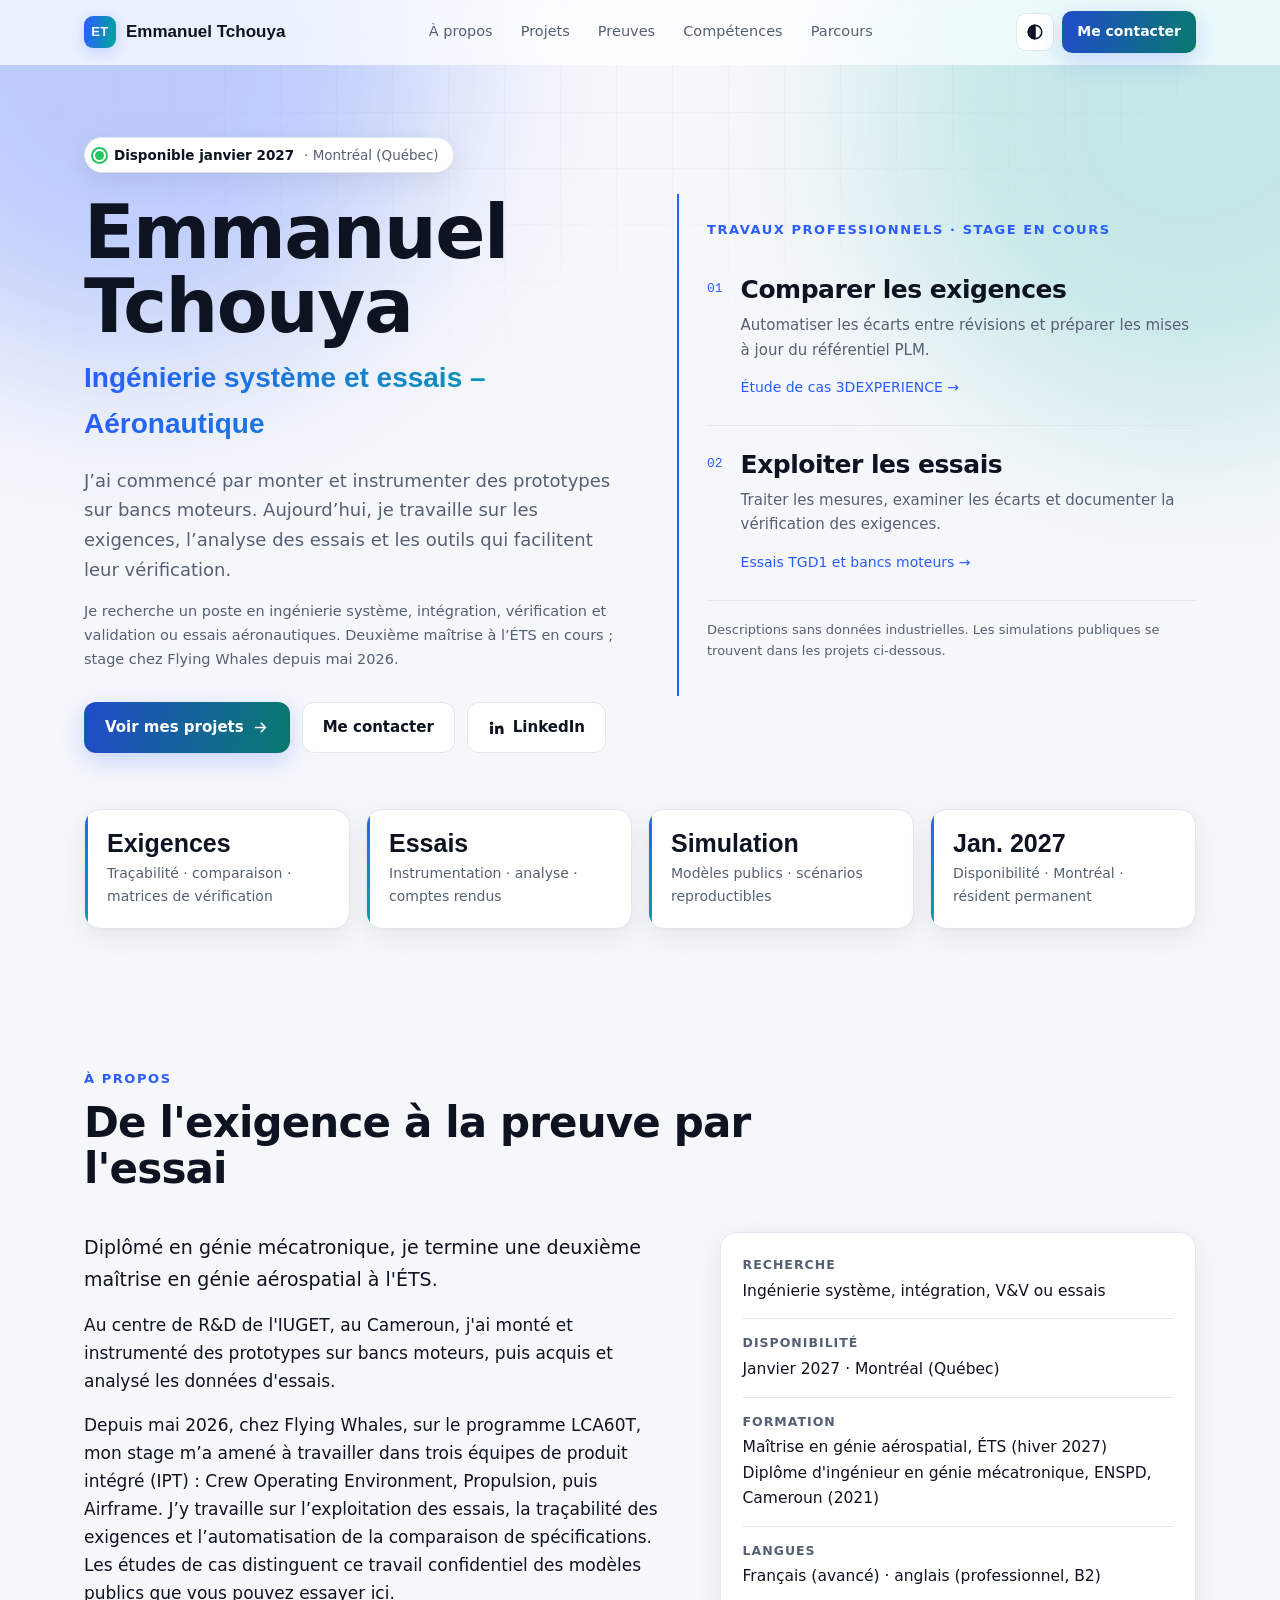
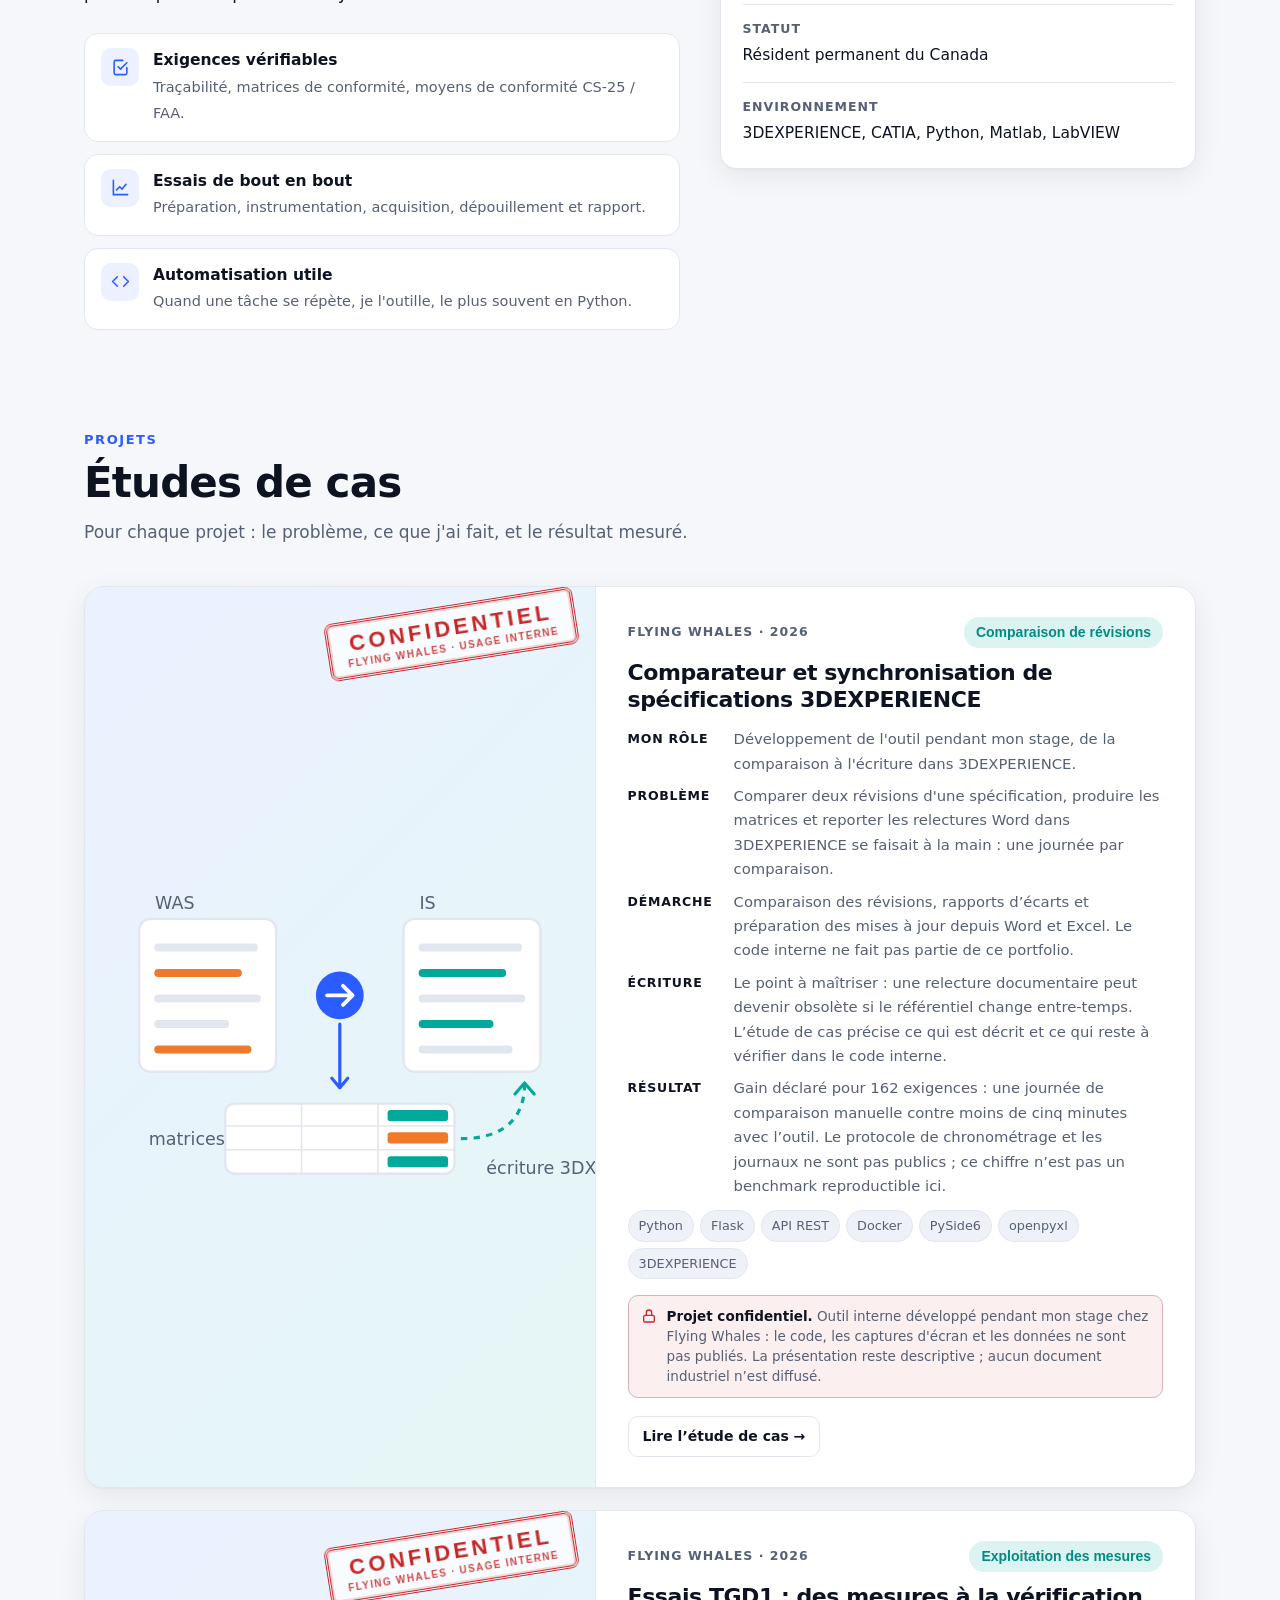
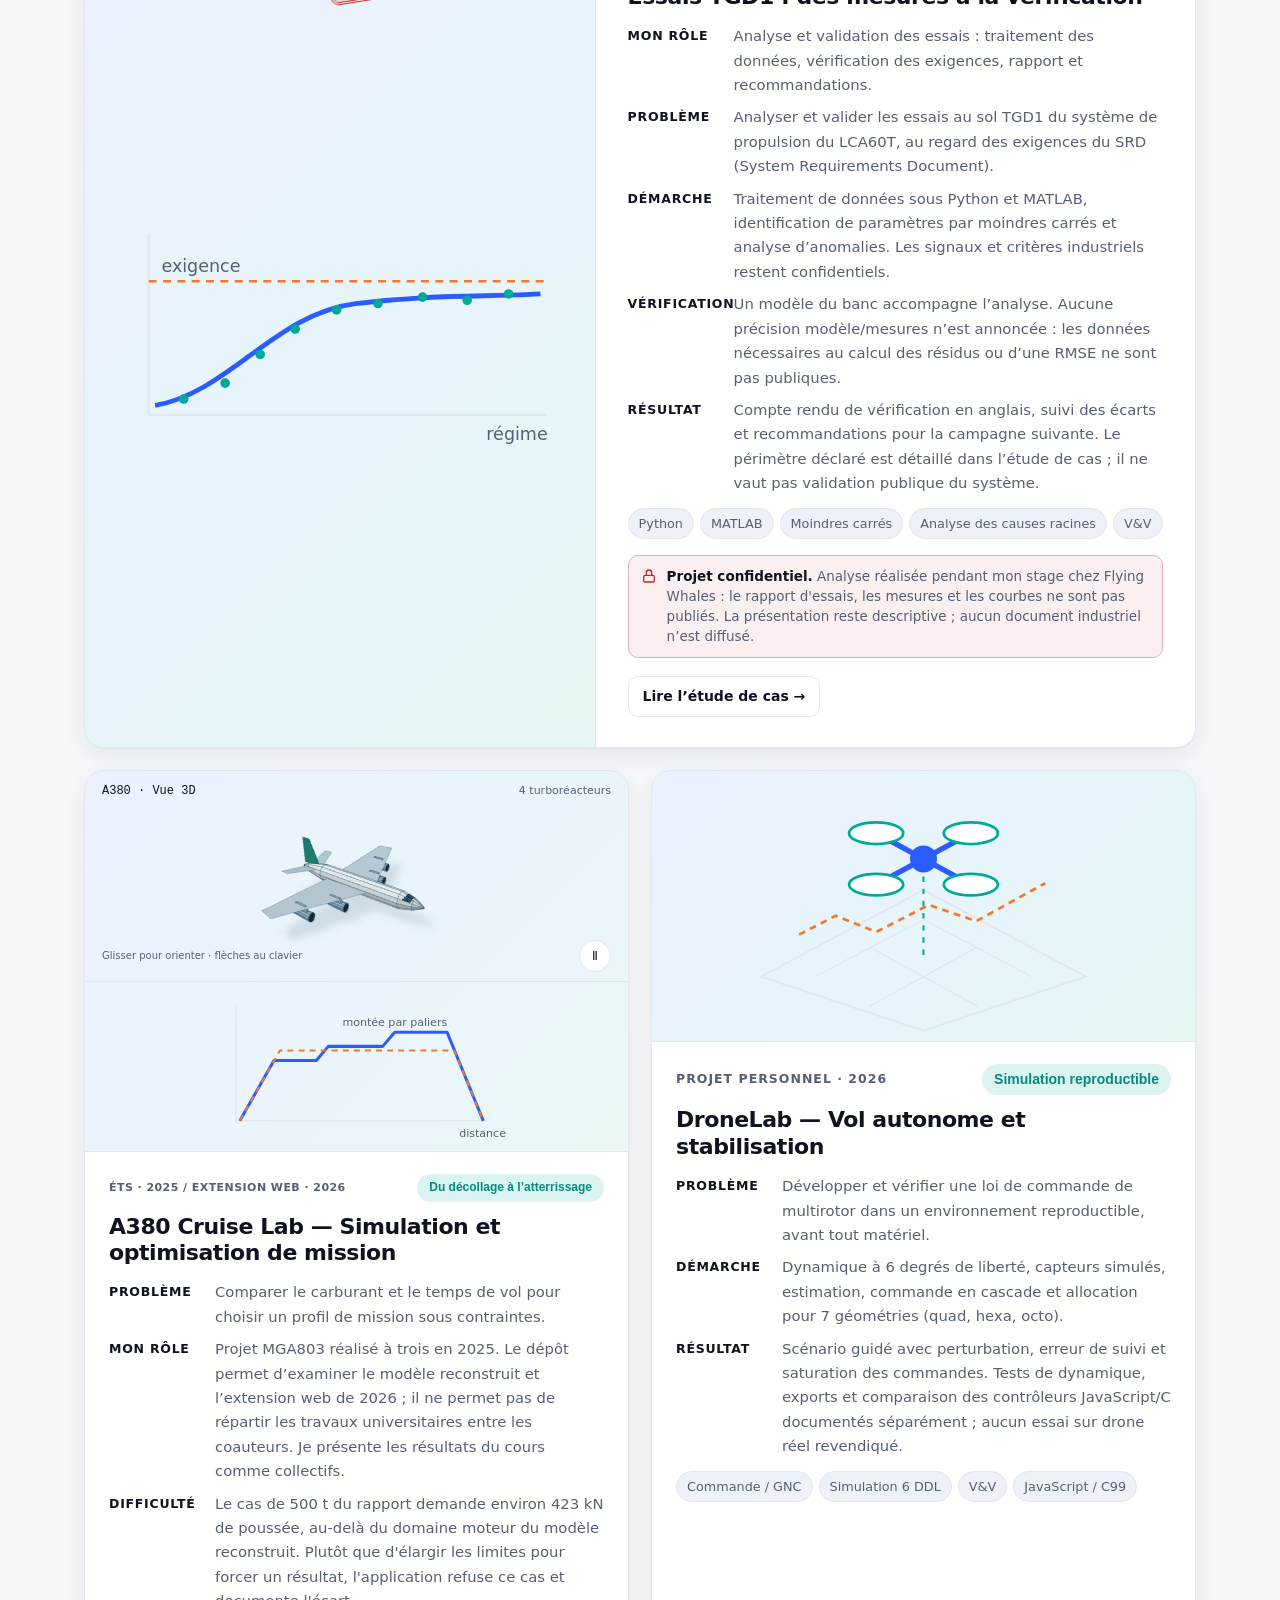
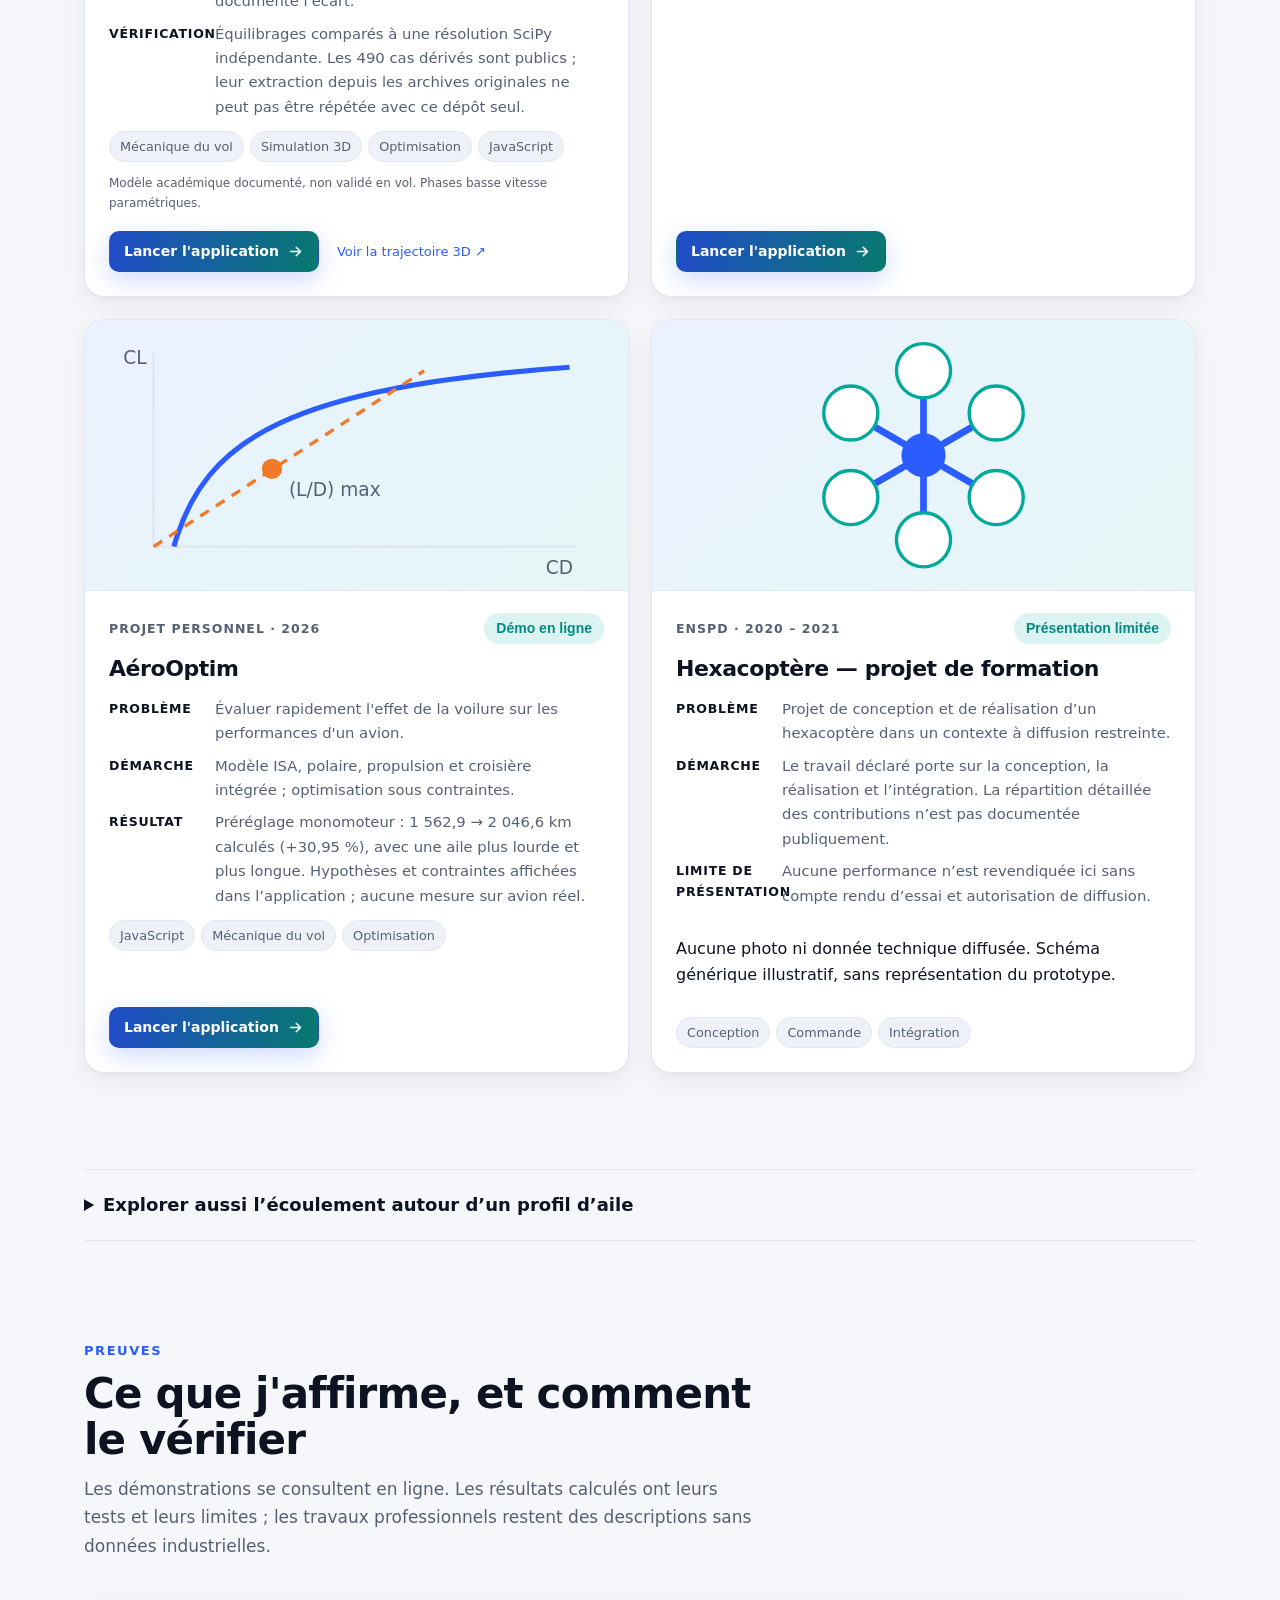
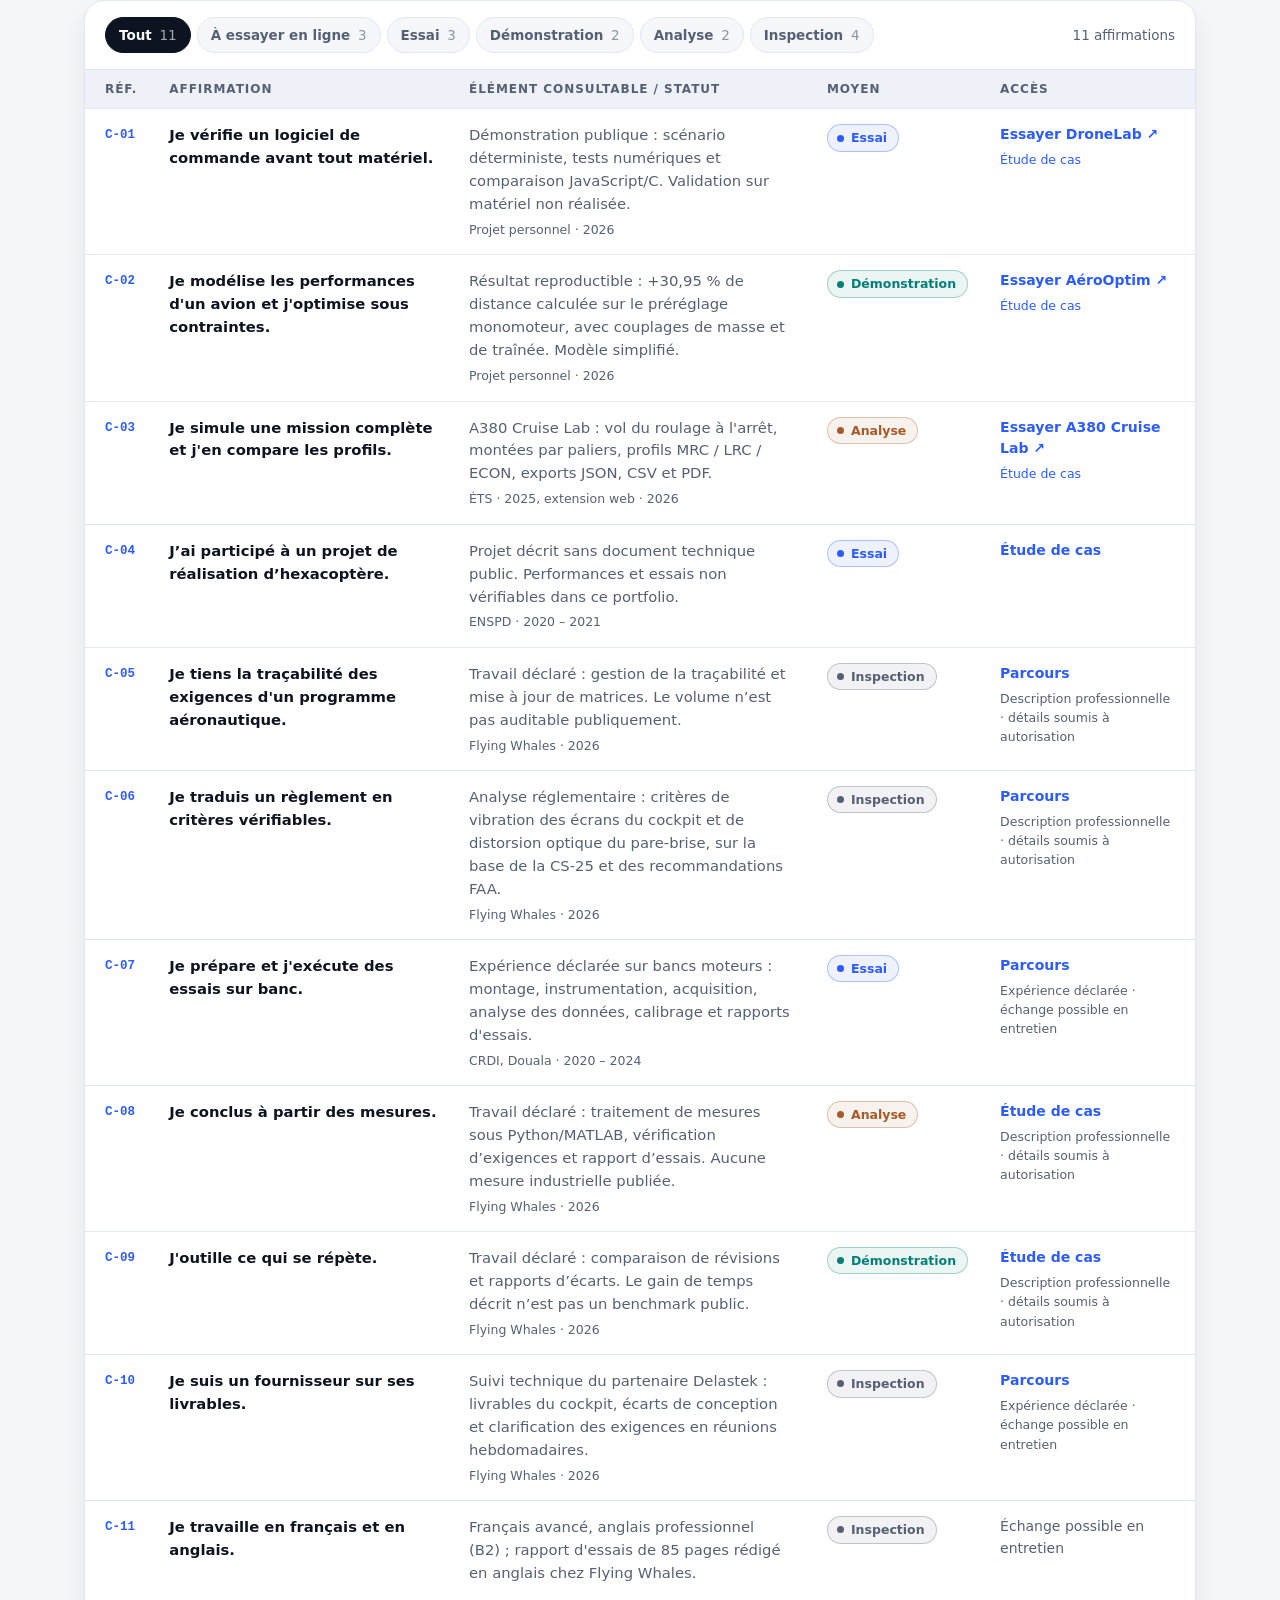
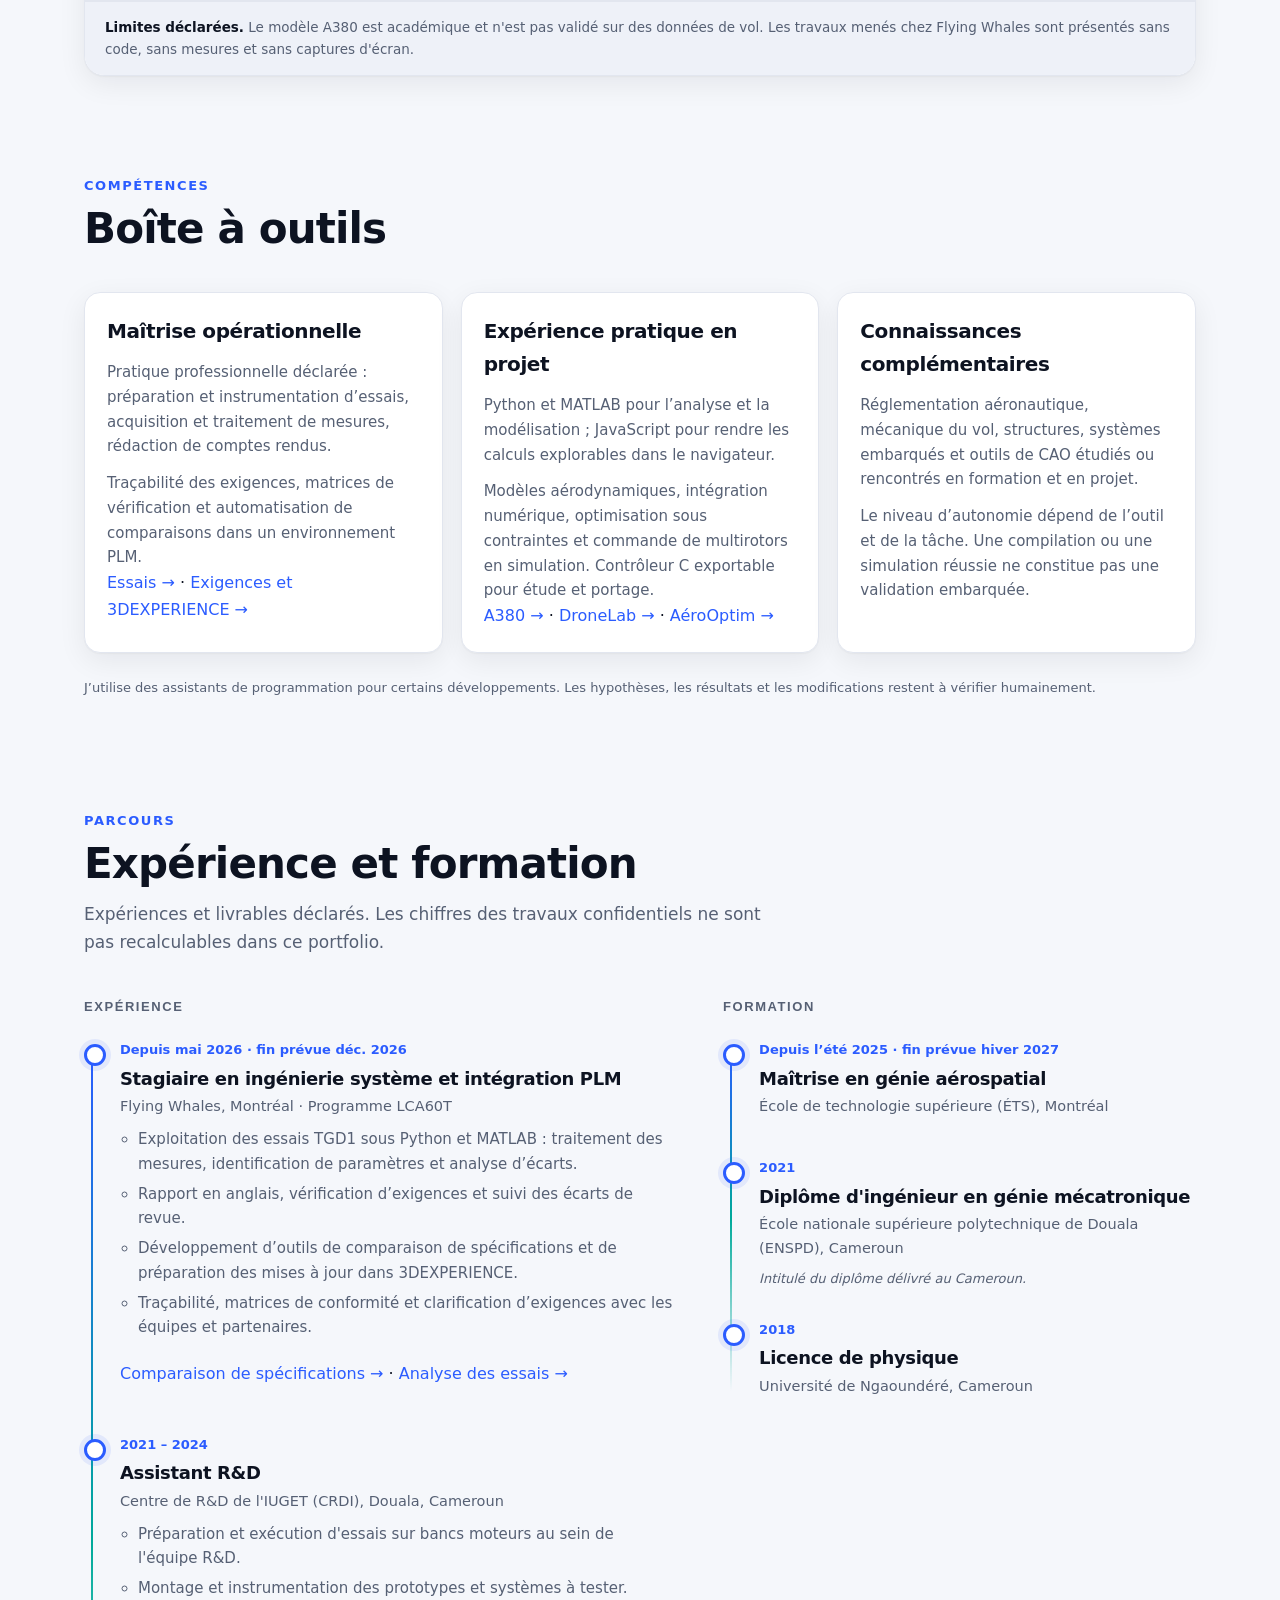
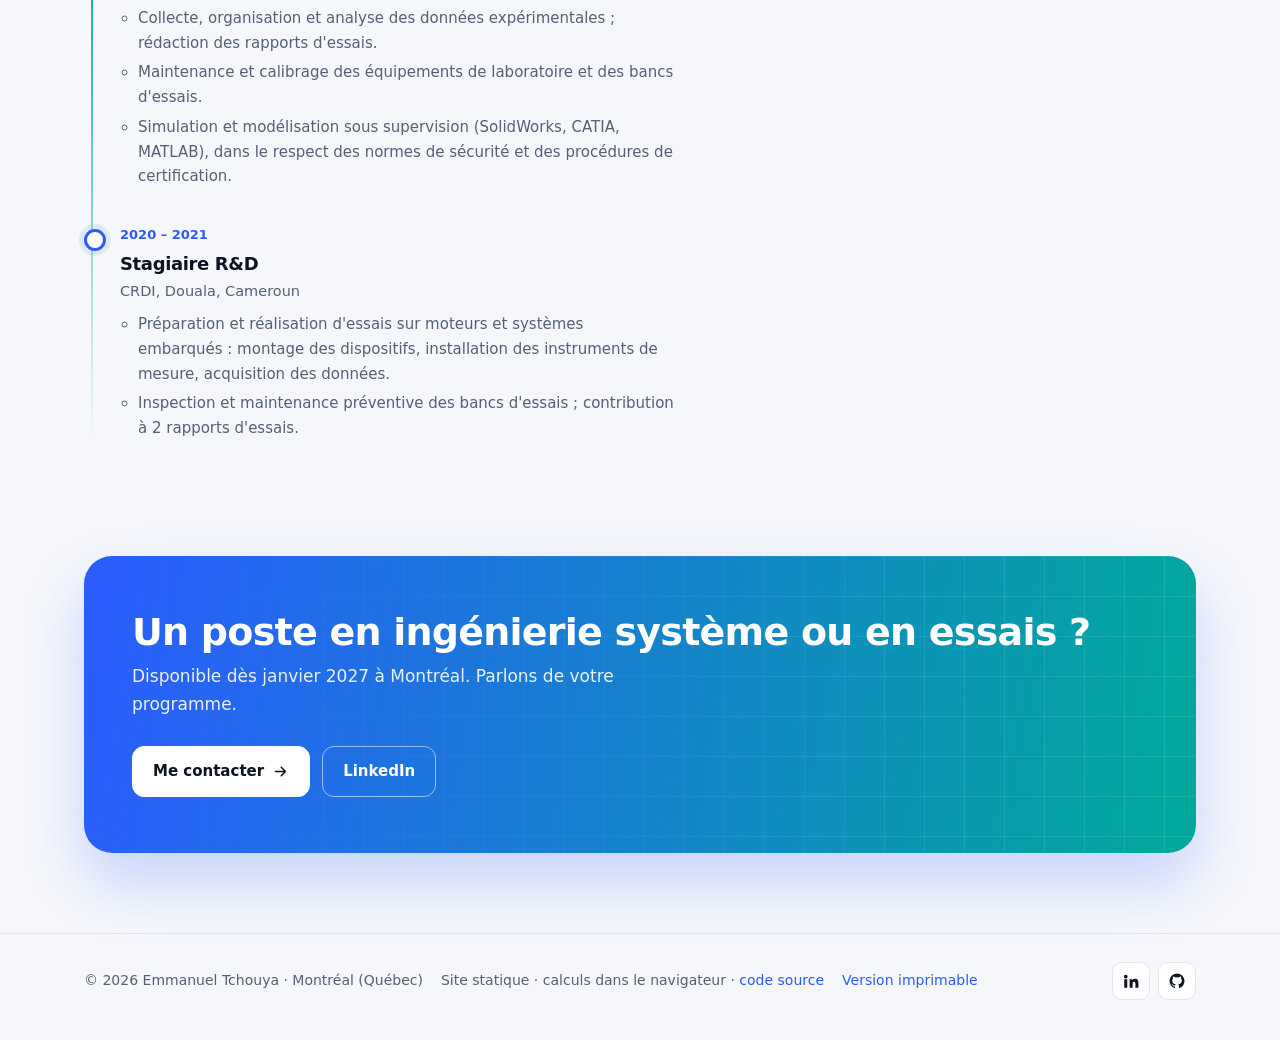
==== commit 997b507d: "Clarifier le profil, les études de cas et la confidentialité" ====
--- a/index.html
+++ b/index.html
@@ -6,7 +6,7 @@
 <title>Emmanuel Tchouya — Ingénierie système et essais, aéronautique</title>
 <meta name="description" content="Emmanuel Tchouya — ingénierie système et essais en aéronautique. Diplômé en génie mécatronique, terminant une deuxième maîtrise en génie aérospatial à l'ÉTS, Montréal. Disponible janvier 2027.">
 <meta property="og:title" content="Emmanuel Tchouya — Ingénierie système et essais, aéronautique">
-<meta property="og:description" content="Trois ans d'essais sur bancs moteurs, huit mois de stage chez Flying Whales sur le programme LCA60T, deuxième maîtrise en génie aérospatial à l'ÉTS.">
+<meta property="og:description" content="Des bancs moteurs à la vérification des exigences. Stage en cours chez Flying Whales et deuxième maîtrise en génie aérospatial à l’ÉTS. Disponible janvier 2027.">
 <meta name="author" content="Emmanuel Tchouya">
 <link rel="canonical" href="https://emmatchouya-source.github.io/portfolio/">
 <meta property="og:type" content="website">
@@ -19,13 +19,10 @@
 <meta name="twitter:card" content="summary_large_image">
 <meta name="theme-color" content="#2b5cff">
 <link rel="icon" href="favicon.svg" type="image/svg+xml">
-<script type="application/ld+json">{"@context":"https://schema.org","@type":"Person","name":"Emmanuel Tchouya","url":"https://emmatchouya-source.github.io/portfolio/","image":"https://emmatchouya-source.github.io/portfolio/og.png","jobTitle":"Ingénierie système et essais – Aéronautique","description":"Diplômé en génie mécatronique et terminant une deuxième maîtrise en génie aérospatial à l'ÉTS, avec trois ans d'expérience en essais sur bancs moteurs et huit mois de stage chez Flying Whales sur le programme LCA60T.","address":{"@type":"PostalAddress","addressLocality":"Montréal","addressRegion":"QC","addressCountry":"CA"},"alumniOf":[{"@type":"CollegeOrUniversity","name":"École de technologie supérieure (ÉTS)"},{"@type":"CollegeOrUniversity","name":"École nationale supérieure polytechnique de Douala (ENSPD)"}],"knowsLanguage":["fr","en"],"knowsAbout":["Ingénierie système","Traçabilité des exigences","Vérification et validation","Essais aéronautiques","3DEXPERIENCE","Python"],"sameAs":["https://www.linkedin.com/in/emmanuel-tchouya","https://github.com/emmatchouya-source"]}</script>
+<script type="application/ld+json">{"@context":"https://schema.org","@type":"Person","name":"Emmanuel Tchouya","url":"https://emmatchouya-source.github.io/portfolio/","image":"https://emmatchouya-source.github.io/portfolio/og.png","jobTitle":"Ingénierie système et essais – Aéronautique","description":"Diplômé en génie mécatronique et terminant une deuxième maîtrise en génie aérospatial à l'ÉTS, avec une expérience en essais sur bancs moteurs et un stage en cours chez Flying Whales sur le programme LCA60T.","address":{"@type":"PostalAddress","addressLocality":"Montréal","addressRegion":"QC","addressCountry":"CA"},"alumniOf":[{"@type":"CollegeOrUniversity","name":"École de technologie supérieure (ÉTS)"},{"@type":"CollegeOrUniversity","name":"École nationale supérieure polytechnique de Douala (ENSPD)"}],"knowsLanguage":["fr","en"],"knowsAbout":["Ingénierie système","Traçabilité des exigences","Vérification et validation","Essais aéronautiques","3DEXPERIENCE","Python"],"sameAs":["https://www.linkedin.com/in/emmanuel-tchouya","https://github.com/emmatchouya-source"]}</script>
 <script>document.documentElement.classList.add('js');try{var t=localStorage.getItem('pfTheme');if(t==='light'||t==='dark')document.documentElement.dataset.theme=t}catch(e){}</script>
-<link rel="preconnect" href="https://fonts.googleapis.com">
-<link rel="preconnect" href="https://fonts.gstatic.com" crossorigin>
-<link href="https://fonts.googleapis.com/css2?family=Inter:wght@400;500;600;700&family=Space+Grotesk:wght@500;600;700&display=swap" rel="stylesheet">
 <link rel="stylesheet" href="projets/a380-lab/hero3d.css?v=1.5.2">
-<link rel="stylesheet" href="style.css?v=2026-11-11b">
+<link rel="stylesheet" href="style.css?v=audit-2026-11">
 </head>
 <body>
 <a class="skip" href="#contenu">Aller au contenu</a>
@@ -58,53 +55,27 @@
         <div class="badge reveal"><span class="pulse"></span><b>Disponible janvier 2027</b> · Montréal (Québec)</div>
         <h1 class="reveal" style="--d:.08s">Emmanuel Tchouya</h1>
         <p class="role reveal" style="--d:.16s">Ingénierie système et essais&nbsp;– Aéronautique</p>
-        <p class="lead reveal" style="--d:.24s">Je relie les exigences aux essais : traçabilité, préparation des essais et analyse des mesures pour conclure sur la conformité d'un système aéronautique.</p>
-        <p class="hero-facts reveal" style="--d:.28s">Deuxième maîtrise en génie aérospatial en cours (ÉTS) · 3 ans d'essais sur bancs moteurs · 8 mois chez Flying Whales sur le LCA60T</p>
+        <p class="lead reveal" style="--d:.24s">J’ai commencé par monter et instrumenter des prototypes sur bancs moteurs. Aujourd’hui, je travaille sur les exigences, l’analyse des essais et les outils qui facilitent leur vérification.</p>
+        <p class="hero-facts reveal" style="--d:.28s">Je recherche un poste en ingénierie système, intégration, vérification et validation ou essais aéronautiques. Deuxième maîtrise à l’ÉTS en cours ; stage chez Flying Whales depuis mai 2026.</p>
         <div class="btns reveal" style="--d:.32s">
           <a class="btn primary" href="#projets">Voir mes projets <svg class="arr" viewBox="0 0 24 24" fill="none" stroke="currentColor" stroke-width="2.2" stroke-linecap="round" stroke-linejoin="round"><path d="M5 12h14M13 6l6 6-6 6"/></svg></a>
           <a class="btn" href="contact.html">Me contacter</a>
           <a class="btn" href="https://www.linkedin.com/in/emmanuel-tchouya" aria-label="LinkedIn"><svg viewBox="0 0 24 24" fill="currentColor"><path d="M4.98 3.5a2.5 2.5 0 1 1 0 5 2.5 2.5 0 0 1 0-5ZM3 9.5h4V21H3V9.5Zm6.5 0h3.8v1.6h.06c.53-1 1.830-2.06 3.77-2.06 4.03 0 4.77 2.65 4.77 6.1V21h-4v-5.2c0-1.24-.02-2.84-1.73-2.84-1.73 0-2 1.35-2 2.75V21h-4V9.5Z"/></svg>LinkedIn</a>
         </div>
       </div>
-      <figure class="flow-card reveal" style="--d:.2s;margin:0">
-        <div class="flow-head"><span><b>Profil de Joukowski</b></span><span id="flowInfo"></span></div>
-        <canvas id="flow" role="img" aria-label="Écoulement de l'air autour d'un profil d'aile : lignes de courant, pression sur la paroi, point d'arrêt, portance et moment au quart de corde. Les valeurs sont données dans le tableau qui suit."></canvas>
-        <div class="flow-more" id="flowMore" hidden>
-        <div class="flow-cp">
-          <div class="flow-cp-head"><b>Coefficient de pression, fluide parfait</b><span class="lg"><i></i>extrados</span><span class="lg"><i class="lo"></i>intrados</span></div>
-          <canvas id="cpPlot" role="img" aria-label="Coefficient de pression en fonction de la position sur la corde, pour l'extrados et l'intrados"></canvas>
-        </div>
-        <dl class="flow-data">
-          <div title="Théorème de Kutta-Joukowski : portance = masse volumique × vitesse × circulation"><dt>C<sub>L</sub> théorique</dt><dd id="fCl"></dd></div>
-          <div title="Portance obtenue en intégrant les pressions sur le contour du profil"><dt>C<sub>L</sub> par intégration</dt><dd id="fClInt"></dd></div>
-          <div title="En fluide parfait, la traînée de pression est nulle (paradoxe de d'Alembert)"><dt>C<sub>D</sub> de pression</dt><dd id="fCd"></dd></div>
-          <div title="Moment de tangage au quart de corde, positif à cabrer"><dt>C<sub>M</sub> à ¼ de corde</dt><dd id="fCm"></dd></div>
-          <div title="Portance par mètre d'envergure, pour une corde de 1 m, décollement estimé compris"><dt>Portance estimée</dt><dd id="fLift"></dd></div>
-          <div title="Point d'application de la résultante des pressions, en fluide parfait. Il recule quand la portance diminue et part à l'infini quand elle s'annule : il ne reste alors qu'un couple."><dt>Centre de poussée</dt><dd id="fXcp"></dd></div>
-          <div title="Dépression maximale sur le profil et nombre de Mach local correspondant"><dt>C<sub>p</sub> minimal</dt><dd id="fCpMin"></dd></div>
-          <div title="Nombre de Reynolds rapporté à la corde et nombre de Mach amont"><dt>Reynolds</dt><dd id="fRe"></dd></div>
-        </dl>
-        </div>
-        <figcaption>
-          <div class="flow-foot">
-            <label for="alpha">Incidence α</label>
-            <input type="range" id="alpha" min="-4" max="20" step="0.5" value="6">
-            <output id="alphaOut" for="alpha"></output>
-            <label for="vinf">Vitesse V<sub>∞</sub></label>
-            <input type="range" id="vinf" min="10" max="80" step="5" value="50">
-            <output id="vinfOut" for="vinf"></output>
-          </div>
-          <button type="button" class="flow-toggle" id="flowMoreBtn" aria-expanded="false" aria-controls="flowMore">Afficher la pression et les efforts</button>
-          <p class="flow-note" id="flowNote">Fluide parfait incompressible, condition de Kutta ; corde de 1 m, air au niveau de la mer. Décollement empirique, frottement non modélisé. Flèches à l'échelle des efforts.</p>
-        </figcaption>
-      </figure>
-    </div>
-
-    <div class="stats">
-      <div class="stat reveal"><div class="n" data-count="1000" data-suffix="+">1 000+</div><div class="l">exigences gérées et tracées, matrices de conformité à jour</div></div>
-      <div class="stat reveal" style="--d:.08s"><div class="n wide">1 jour → 5 min</div><div class="l">par comparaison de spécifications ; plus de 3 000 exigences comparées sur 17 révisions</div></div>
-      <div class="stat reveal" style="--d:.16s"><div class="n" data-count="3" data-suffix=" ans">3 ans</div><div class="l">d'expérience en essais sur bancs moteurs</div></div>
-      <div class="stat reveal" style="--d:.24s"><div class="n" data-count="28">28</div><div class="l">exigences du SRD vérifiées sur les essais TGD1 de propulsion</div></div>
+      <aside class="career-focus reveal" aria-label="Deux travaux à découvrir">
+        <span class="eyebrow">Travaux professionnels · stage en cours</span>
+        <a href="#p-3dx"><span class="focus-number">01</span><div><h2>Comparer les exigences</h2><p>Automatiser les écarts entre révisions et préparer les mises à jour du référentiel PLM.</p><span>Étude de cas 3DEXPERIENCE →</span></div></a>
+        <a href="#p-essais"><span class="focus-number">02</span><div><h2>Exploiter les essais</h2><p>Traiter les mesures, examiner les écarts et documenter la vérification des exigences.</p><span>Essais TGD1 et bancs moteurs →</span></div></a>
+        <p class="hint">Descriptions sans données industrielles. Les simulations publiques se trouvent dans les projets ci-dessous.</p>
+      </aside>
+    </div>
+
+    <div class="stats profile-summary" aria-label="Repères du profil">
+      <div class="stat"><div class="n">Exigences</div><div class="l">Traçabilité · comparaison · matrices de vérification</div></div>
+      <div class="stat"><div class="n">Essais</div><div class="l">Instrumentation · analyse · comptes rendus</div></div>
+      <div class="stat"><div class="n">Simulation</div><div class="l">Modèles publics · scénarios reproductibles</div></div>
+      <div class="stat"><div class="n">Jan. 2027</div><div class="l">Disponibilité · Montréal · résident permanent</div></div>
     </div>
   </div>
 </header>
@@ -117,7 +88,7 @@
         <div class="text reveal">
           <p>Diplômé en génie mécatronique, je termine une deuxième maîtrise en génie aérospatial à l'ÉTS.</p>
           <p>Au centre de R&amp;D de l'IUGET, au Cameroun, j'ai monté et instrumenté des prototypes sur bancs moteurs, puis acquis et analysé les données d'essais.</p>
-          <p>Chez Flying Whales, sur le programme LCA60T, j'ai travaillé successivement dans trois équipes de produit intégré (IPT) : Crew Operating Environment, Propulsion, puis Airframe. J'y ai notamment vérifié 28 exigences du SRD sur les essais de propulsion TGD1, géré la traçabilité de plus de 1 000 exigences et automatisé dans 3DEXPERIENCE la comparaison de spécifications : plus de 3 000 exigences comparées sur 7 spécifications et 17 révisions.</p>
+          <p>Depuis mai 2026, chez Flying Whales, sur le programme LCA60T, mon stage m’a amené à travailler dans trois équipes de produit intégré (IPT) : Crew Operating Environment, Propulsion, puis Airframe. J’y travaille sur l’exploitation des essais, la traçabilité des exigences et l’automatisation de la comparaison de spécifications. Les études de cas distinguent ce travail confidentiel des modèles publics que vous pouvez essayer ici.</p>
           <div class="values">
             <div class="value"><div class="ic"><svg viewBox="0 0 24 24" fill="none" stroke="currentColor" stroke-width="2" stroke-linecap="round" stroke-linejoin="round"><path d="M9 11l3 3 8-8"/><path d="M20 12v7a2 2 0 0 1-2 2H6a2 2 0 0 1-2-2V5a2 2 0 0 1 2-2h9"/></svg></div><div><b>Exigences vérifiables</b><span>Traçabilité, matrices de conformité, moyens de conformité CS-25 / FAA.</span></div></div>
             <div class="value"><div class="ic"><svg viewBox="0 0 24 24" fill="none" stroke="currentColor" stroke-width="2" stroke-linecap="round" stroke-linejoin="round"><path d="M3 3v18h18"/><path d="M7 15l4-4 3 3 5-6"/></svg></div><div><b>Essais de bout en bout</b><span>Préparation, instrumentation, acquisition, dépouillement et rapport.</span></div></div>
@@ -125,7 +96,7 @@
           </div>
         </div>
         <dl class="facts reveal" style="--d:.1s">
-          <div><dt>Recherche</dt><dd>Poste en ingénierie système ou en essais</dd></div>
+          <div><dt>Recherche</dt><dd>Ingénierie système, intégration, V&amp;V ou essais</dd></div>
           <div><dt>Disponibilité</dt><dd>Janvier 2027 · Montréal (Québec)</dd></div>
           <div><dt>Formation</dt><dd>Maîtrise en génie aérospatial, ÉTS (hiver 2027)<br>Diplôme d'ingénieur en génie mécatronique, ENSPD, Cameroun (2021)</dd></div>
           <div><dt>Langues</dt><dd>Français (avancé) · anglais (professionnel, B2)</dd></div>
@@ -166,17 +137,18 @@
             </svg>
           </div>
           <div class="body">
-            <div class="top"><span class="ctx">Flying Whales · 2026</span><span class="metric">1 jour → 5 min</span></div>
+            <div class="top"><span class="ctx">Flying Whales · 2026</span><span class="metric">Comparaison de révisions</span></div>
             <h3>Comparateur et synchronisation de spécifications 3DEXPERIENCE</h3>
             <ul class="psr">
               <li><b>Mon rôle</b>Développement de l'outil pendant mon stage, de la comparaison à l'écriture dans 3DEXPERIENCE.</li>
               <li><b>Problème</b>Comparer deux révisions d'une spécification, produire les matrices et reporter les relectures Word dans 3DEXPERIENCE se faisait à la main : une journée par comparaison.</li>
-              <li><b>Démarche</b>Application web et de bureau connectée aux API REST de 3DEXPERIENCE : différences mot à mot entre révisions ou exports Word, chapitres déplacés ou renommés, matrices de conformité, de vérification et de traçabilité générées aux modèles de l'entreprise.</li>
-              <li><b>Écriture</b>Mise à jour de 3DEXPERIENCE depuis un Word relu : fusion à trois versions, simulation avant écriture, contrôle des modifications concurrentes, retour arrière automatique et annulation journalisée.</li>
-              <li><b>Résultat</b>Temps d'analyse réduit d'une journée à moins de 5 minutes pour 162 exigences, avec rapports Excel des écarts ; plus de 3 000 exigences comparées sur 7 spécifications et 17 révisions ; outil testé hors ligne contre un 3DEXPERIENCE simulé.</li>
+              <li><b>Démarche</b>Comparaison des révisions, rapports d’écarts et préparation des mises à jour depuis Word et Excel. Le code interne ne fait pas partie de ce portfolio.</li>
+              <li><b>Écriture</b>Le point à maîtriser : une relecture documentaire peut devenir obsolète si le référentiel change entre-temps. L’étude de cas précise ce qui est décrit et ce qui reste à vérifier dans le code interne.</li>
+              <li><b>Résultat</b>Gain déclaré pour 162 exigences : une journée de comparaison manuelle contre moins de cinq minutes avec l’outil. Le protocole de chronométrage et les journaux ne sont pas publics ; ce chiffre n’est pas un benchmark reproductible ici.</li>
             </ul>
             <div class="tags"><span class="tag">Python</span><span class="tag">Flask</span><span class="tag">API REST</span><span class="tag">Docker</span><span class="tag">PySide6</span><span class="tag">openpyxl</span><span class="tag">3DEXPERIENCE</span></div>
-            <p class="conf-note"><svg viewBox="0 0 24 24" fill="none" stroke="currentColor" stroke-width="2" stroke-linecap="round" stroke-linejoin="round" aria-hidden="true"><rect x="4" y="11" width="16" height="10" rx="2"/><path d="M8 11V7a4 4 0 0 1 8 0v4"/></svg><span><b>Projet confidentiel.</b> Outil interne développé pendant mon stage chez Flying Whales : le code, les captures d'écran et les données ne sont pas publiés. Seuls le principe et les résultats sont présentés ici.</span></p>
+            <p class="conf-note"><svg viewBox="0 0 24 24" fill="none" stroke="currentColor" stroke-width="2" stroke-linecap="round" stroke-linejoin="round" aria-hidden="true"><rect x="4" y="11" width="16" height="10" rx="2"/><path d="M8 11V7a4 4 0 0 1 8 0v4"/></svg><span><b>Projet confidentiel.</b> Outil interne développé pendant mon stage chez Flying Whales : le code, les captures d'écran et les données ne sont pas publiés. La présentation reste descriptive ; aucun document industriel n’est diffusé.</span></p>
+            <div class="links"><a class="btn sm" href="projets/3dexperience/">Lire l’étude de cas →</a></div>
           </div>
         </article>
 
@@ -196,17 +168,18 @@
             </svg>
           </div>
           <div class="body">
-            <div class="top"><span class="ctx">Flying Whales · 2026</span><span class="metric">28 exigences SRD</span></div>
-            <h3>Analyse et validation des essais TGD1 du système de propulsion</h3>
+            <div class="top"><span class="ctx">Flying Whales · 2026</span><span class="metric">Exploitation des mesures</span></div>
+            <h3>Essais TGD1 : des mesures à la vérification</h3>
             <ul class="psr">
               <li><b>Mon rôle</b>Analyse et validation des essais : traitement des données, vérification des exigences, rapport et recommandations.</li>
               <li><b>Problème</b>Analyser et valider les essais au sol TGD1 du système de propulsion du LCA60T, au regard des exigences du SRD (System Requirements Document).</li>
-              <li><b>Démarche</b>Traitement de 3,5 h de données (125 000 échantillons, 6 grandeurs physiques) sous Python et MATLAB, identification de paramètres par moindres carrés, analyse des causes racines de 6 anomalies, jumeau numérique du banc d'essais.</li>
-              <li><b>Vérification</b>Jumeau numérique du banc d'essais, qui reproduit les résultats expérimentaux et servira à analyser la campagne suivante.</li>
-              <li><b>Résultat</b>28 exigences du SRD vérifiées, rapport d'essais de 85 pages en anglais, suivi des RID et recommandations pour TGD2.</li>
+              <li><b>Démarche</b>Traitement de données sous Python et MATLAB, identification de paramètres par moindres carrés et analyse d’anomalies. Les signaux et critères industriels restent confidentiels.</li>
+              <li><b>Vérification</b>Un modèle du banc accompagne l’analyse. Aucune précision modèle/mesures n’est annoncée : les données nécessaires au calcul des résidus ou d’une RMSE ne sont pas publiques.</li>
+              <li><b>Résultat</b>Compte rendu de vérification en anglais, suivi des écarts et recommandations pour la campagne suivante. Le périmètre déclaré est détaillé dans l’étude de cas ; il ne vaut pas validation publique du système.</li>
             </ul>
             <div class="tags"><span class="tag">Python</span><span class="tag">MATLAB</span><span class="tag">Moindres carrés</span><span class="tag">Analyse des causes racines</span><span class="tag">V&amp;V</span></div>
-            <p class="conf-note"><svg viewBox="0 0 24 24" fill="none" stroke="currentColor" stroke-width="2" stroke-linecap="round" stroke-linejoin="round" aria-hidden="true"><rect x="4" y="11" width="16" height="10" rx="2"/><path d="M8 11V7a4 4 0 0 1 8 0v4"/></svg><span><b>Projet confidentiel.</b> Analyse réalisée pendant mon stage chez Flying Whales : le rapport d'essais, les mesures et les courbes ne sont pas publiés. Seuls le principe et les résultats sont présentés ici.</span></p>
+            <p class="conf-note"><svg viewBox="0 0 24 24" fill="none" stroke="currentColor" stroke-width="2" stroke-linecap="round" stroke-linejoin="round" aria-hidden="true"><rect x="4" y="11" width="16" height="10" rx="2"/><path d="M8 11V7a4 4 0 0 1 8 0v4"/></svg><span><b>Projet confidentiel.</b> Analyse réalisée pendant mon stage chez Flying Whales : le rapport d'essais, les mesures et les courbes ne sont pas publiés. La présentation reste descriptive ; aucun document industriel n’est diffusé.</span></p>
+            <div class="links"><a class="btn sm" href="projets/essais/">Lire l’étude de cas →</a></div>
           </div>
         </article>
 
@@ -232,13 +205,65 @@
             <h3 id="a380ProjectTitle">A380 Cruise Lab — Simulation et optimisation de mission</h3>
             <ul class="psr">
               <li><b>Problème</b>Comparer le carburant et le temps de vol pour choisir un profil de mission sous contraintes.</li>
-              <li><b>Mon rôle</b>Projet de cours MGA803 mené à trois. Ma part : coefficients aérodynamiques (180 cas aile-fuselage, 310 cas empennage), programme MATLAB du modèle aérodynamique, atmosphère, équilibrage longitudinal, modèle moteur Trent 970B-84, intégration de trajectoire, vitesses MRC / LRC / ECON, analyse, rapport et présentation. J'ai développé seul l'application web en 2026.</li>
+              <li><b>Mon rôle</b>Projet MGA803 réalisé à trois en 2025. Le dépôt permet d’examiner le modèle reconstruit et l’extension web de 2026 ; il ne permet pas de répartir les travaux universitaires entre les coauteurs. Je présente les résultats du cours comme collectifs.</li>
               <li><b>Difficulté</b>Le cas de 500 t du rapport demande environ 423 kN de poussée, au-delà du domaine moteur du modèle reconstruit. Plutôt que d'élargir les limites pour forcer un résultat, l'application refuse ce cas et documente l'écart.</li>
-              <li><b>Vérification</b>490 cas aérodynamiques recontrôlés à 10⁻¹⁰ près ; missions et équilibrages comparés à des résolutions SciPy indépendantes.</li>
+              <li><b>Vérification</b>Équilibrages comparés à une résolution SciPy indépendante. Les 490 cas dérivés sont publics ; leur extraction depuis les archives originales ne peut pas être répétée avec ce dépôt seul.</li>
             </ul>
             <div class="tags"><span class="tag">Mécanique du vol</span><span class="tag">Simulation 3D</span><span class="tag">Optimisation</span><span class="tag">JavaScript</span></div>
             <p class="project-model-note">Modèle académique documenté, non validé en vol. Phases basse vitesse paramétriques.</p>
             <div class="links"><a class="btn sm primary" href="projets/a380-lab/">Lancer l'application <svg class="arr" viewBox="0 0 24 24" fill="none" stroke="currentColor" stroke-width="2.2" stroke-linecap="round" stroke-linejoin="round"><path d="M5 12h14M13 6l6 6-6 6"/></svg></a><a class="project-demo-link" href="projets/a380-lab/?view=3d">Voir la trajectoire 3D ↗</a></div>
+          </div>
+        </article>
+
+
+
+
+        <article class="case reveal" id="p-dronelab">
+          <div class="thumb" aria-hidden="true">
+            <svg viewBox="0 0 320 200">
+              <path d="M40 152 160 88 280 152 160 192Z" fill="none" class="ln" stroke-width="1.5"/>
+              <path d="M80 152 160 110 240 152M120 174 200 130M120 130 200 174" fill="none" class="ln" stroke-width="1"/>
+              <path d="M160 136V64" fill="none" class="te" stroke-dasharray="4 5" stroke-width="1.5"/>
+              <g class="ac" fill="none" stroke-width="4" stroke-linecap="round"><path d="m125 46 70 38m-70 0 70-38"/></g>
+              <g class="fp te" stroke-width="2"><ellipse cx="125" cy="46" rx="20" ry="8"/><ellipse cx="195" cy="46" rx="20" ry="8"/><ellipse cx="125" cy="84" rx="20" ry="8"/><ellipse cx="195" cy="84" rx="20" ry="8"/></g>
+              <circle cx="160" cy="65" r="10" class="fa"/>
+              <path d="m68 121 27-14 30 12 39-20 35 12 51-28" fill="none" class="ac2" stroke-width="2" stroke-dasharray="5 4"/>
+            </svg>
+          </div>
+          <div class="body">
+            <div class="top"><span class="ctx">Projet personnel · 2026</span><span class="metric">Simulation reproductible</span></div>
+            <h3>DroneLab — Vol autonome et stabilisation</h3>
+            <ul class="psr">
+              <li><b>Problème</b>Développer et vérifier une loi de commande de multirotor dans un environnement reproductible, avant tout matériel.</li>
+              <li><b>Démarche</b>Dynamique à 6 degrés de liberté, capteurs simulés, estimation, commande en cascade et allocation pour 7 géométries (quad, hexa, octo).</li>
+              <li><b>Résultat</b>Scénario guidé avec perturbation, erreur de suivi et saturation des commandes. Tests de dynamique, exports et comparaison des contrôleurs JavaScript/C documentés séparément ; aucun essai sur drone réel revendiqué.</li>
+            </ul>
+            <div class="tags"><span class="tag">Commande / GNC</span><span class="tag">Simulation 6 DDL</span><span class="tag">V&amp;V</span><span class="tag">JavaScript / C99</span></div>
+            <div class="links"><a class="btn sm primary" href="projets/drone-lab/">Lancer l'application <svg class="arr" viewBox="0 0 24 24" fill="none" stroke="currentColor" stroke-width="2.2" stroke-linecap="round" stroke-linejoin="round"><path d="M5 12h14M13 6l6 6-6 6"/></svg></a></div>
+          </div>
+        </article>
+
+        <article class="case reveal" id="p-aero" style="--d:.08s">
+          <div class="thumb" aria-hidden="true">
+            <svg viewBox="0 0 320 160">
+              <line x1="40" y1="134" x2="290" y2="134" class="ln" stroke-width="1.5"/><line x1="40" y1="20" x2="40" y2="134" class="ln" stroke-width="1.5"/>
+              <path class="draw ac" style="--len:320" d="M52 134 C 70 70, 120 40, 286 28" fill="none" stroke-width="3"/>
+              <line x1="40" y1="134" x2="200" y2="30" class="ac2" stroke-width="2" stroke-dasharray="6 5"/>
+              <circle cx="110" cy="88" r="6" class="fa2"/>
+              <text x="120" y="104" class="tx">(L/D) max</text>
+              <text x="272" y="150" class="tx">CD</text><text x="22" y="26" class="tx">CL</text>
+            </svg>
+          </div>
+          <div class="body">
+            <div class="top"><span class="ctx">Projet personnel · 2026</span><span class="metric">Démo en ligne</span></div>
+            <h3>AéroOptim</h3>
+            <ul class="psr">
+              <li><b>Problème</b>Évaluer rapidement l'effet de la voilure sur les performances d'un avion.</li>
+              <li><b>Démarche</b>Modèle ISA, polaire, propulsion et croisière intégrée ; optimisation sous contraintes.</li>
+              <li><b>Résultat</b>Préréglage monomoteur : 1 562,9 → 2 046,6 km calculés (+30,95 %), avec une aile plus lourde et plus longue. Hypothèses et contraintes affichées dans l’application ; aucune mesure sur avion réel.</li>
+            </ul>
+            <div class="tags"><span class="tag">JavaScript</span><span class="tag">Mécanique du vol</span><span class="tag">Optimisation</span></div>
+            <div class="links"><a class="btn sm primary" href="projets/aero-optim/">Lancer l'application <svg class="arr" viewBox="0 0 24 24" fill="none" stroke="currentColor" stroke-width="2.2" stroke-linecap="round" stroke-linejoin="round"><path d="M5 12h14M13 6l6 6-6 6"/></svg></a></div>
           </div>
         </article>
 
@@ -259,76 +284,58 @@
             </svg>
           </div>
           <div class="body">
-            <div class="top"><span class="ctx">ENSPD · 2020 – 2021</span><span class="metric">8 kg · 10 km</span></div>
-            <h3>Drone hexacoptère à usage militaire</h3>
+            <div class="top"><span class="ctx">ENSPD · 2020 – 2021</span><span class="metric">Présentation limitée</span></div>
+            <h3>Hexacoptère — projet de formation</h3>
             <ul class="psr">
-              <li><b>Problème</b>Concevoir et construire un hexacoptère pour l'armée : 8 kg de charge utile, 10 km de rayon d'action, 2 000 m d'altitude maximale.</li>
-              <li><b>Démarche</b>Fabrication du châssis, intégration de la propulsion, programmation des lois de commande.</li>
-              <li><b>Résultat</b>Essais réussis.</li>
+              <li><b>Problème</b>Projet de conception et de réalisation d’un hexacoptère dans un contexte à diffusion restreinte.</li>
+              <li><b>Démarche</b>Le travail déclaré porte sur la conception, la réalisation et l’intégration. La répartition détaillée des contributions n’est pas documentée publiquement.</li>
+              <li><b>Limite de présentation</b>Aucune performance n’est revendiquée ici sans compte rendu d’essai et autorisation de diffusion.</li>
             </ul>
-            <p class="project-model-note">Projet réalisé pour l'armée : photos et données non publiées.</p>
-            <div class="tags"><span class="tag">Conception</span><span class="tag">Commande</span><span class="tag">Essais en vol</span></div>
+            <p class="project-model-note">Aucune photo ni donnée technique diffusée. Schéma générique illustratif, sans représentation du prototype.</p>
+            <div class="tags"><span class="tag">Conception</span><span class="tag">Commande</span><span class="tag">Intégration</span></div>
           </div>
         </article>
 
-        <div class="projects-sub reveal"><h3>Démonstrations interactives</h3><p>Projets personnels de simulation, utilisables en ligne.</p></div>
-
-        <article class="case reveal" id="p-dronelab">
-          <div class="thumb" aria-hidden="true">
-            <svg viewBox="0 0 320 200">
-              <path d="M40 152 160 88 280 152 160 192Z" fill="none" class="ln" stroke-width="1.5"/>
-              <path d="M80 152 160 110 240 152M120 174 200 130M120 130 200 174" fill="none" class="ln" stroke-width="1"/>
-              <path d="M160 136V64" fill="none" class="te" stroke-dasharray="4 5" stroke-width="1.5"/>
-              <g class="ac" fill="none" stroke-width="4" stroke-linecap="round"><path d="m125 46 70 38m-70 0 70-38"/></g>
-              <g class="fp te" stroke-width="2"><ellipse cx="125" cy="46" rx="20" ry="8"/><ellipse cx="195" cy="46" rx="20" ry="8"/><ellipse cx="125" cy="84" rx="20" ry="8"/><ellipse cx="195" cy="84" rx="20" ry="8"/></g>
-              <circle cx="160" cy="65" r="10" class="fa"/>
-              <path d="m68 121 27-14 30 12 39-20 35 12 51-28" fill="none" class="ac2" stroke-width="2" stroke-dasharray="5 4"/>
-            </svg>
-          </div>
-          <div class="body">
-            <div class="top"><span class="ctx">Projet personnel · 2026</span><span class="metric">130 contrôles</span></div>
-            <h3>DroneLab — Vol autonome et stabilisation</h3>
-            <ul class="psr">
-              <li><b>Problème</b>Développer et vérifier une loi de commande de multirotor dans un environnement reproductible, avant tout matériel.</li>
-              <li><b>Démarche</b>Dynamique à 6 degrés de liberté, capteurs simulés, estimation, commande en cascade et allocation pour 7 géométries (quad, hexa, octo).</li>
-              <li><b>Résultat</b>130 contrôles automatisés ; contrôleur C exporté identique au JavaScript sur 700 pas ; programme de banc compilé pour Arduino.</li>
-            </ul>
-            <div class="tags"><span class="tag">Commande / GNC</span><span class="tag">Simulation 6 DDL</span><span class="tag">V&amp;V</span><span class="tag">JavaScript / C99</span></div>
-            <div class="links"><a class="btn sm primary" href="projets/drone-lab/">Lancer l'application <svg class="arr" viewBox="0 0 24 24" fill="none" stroke="currentColor" stroke-width="2.2" stroke-linecap="round" stroke-linejoin="round"><path d="M5 12h14M13 6l6 6-6 6"/></svg></a></div>
-          </div>
-        </article>
-
-        <article class="case reveal" id="p-aero" style="--d:.08s">
-          <div class="thumb" aria-hidden="true">
-            <svg viewBox="0 0 320 160">
-              <line x1="40" y1="134" x2="290" y2="134" class="ln" stroke-width="1.5"/><line x1="40" y1="20" x2="40" y2="134" class="ln" stroke-width="1.5"/>
-              <path class="draw ac" style="--len:320" d="M52 134 C 70 70, 120 40, 286 28" fill="none" stroke-width="3"/>
-              <line x1="40" y1="134" x2="200" y2="30" class="ac2" stroke-width="2" stroke-dasharray="6 5"/>
-              <circle cx="110" cy="88" r="6" class="fa2"/>
-              <text x="120" y="104" class="tx">(L/D) max</text>
-              <text x="272" y="150" class="tx">CD</text><text x="22" y="26" class="tx">CL</text>
-            </svg>
-          </div>
-          <div class="body">
-            <div class="top"><span class="ctx">Projet personnel · 2026</span><span class="metric">Démo en ligne</span></div>
-            <h3>AéroOptim</h3>
-            <ul class="psr">
-              <li><b>Problème</b>Évaluer rapidement l'effet de la voilure sur les performances d'un avion.</li>
-              <li><b>Démarche</b>Modèle ISA, polaire, propulsion et croisière intégrée ; optimisation sous contraintes.</li>
-              <li><b>Résultat</b>Application web autonome : +31 % de distance trouvée sur un monomoteur léger.</li>
-            </ul>
-            <div class="tags"><span class="tag">JavaScript</span><span class="tag">Mécanique du vol</span><span class="tag">Optimisation</span></div>
-            <div class="links"><a class="btn sm primary" href="projets/aero-optim/">Lancer l'application <svg class="arr" viewBox="0 0 24 24" fill="none" stroke="currentColor" stroke-width="2.2" stroke-linecap="round" stroke-linejoin="round"><path d="M5 12h14M13 6l6 6-6 6"/></svg></a></div>
-          </div>
-        </article>
-
       </div>
     </div>
   </section>
+
+  <section id="ecoulement"><div class="wrap"><details class="flow-discovery"><summary>Explorer aussi l’écoulement autour d’un profil d’aile</summary><p>Une démonstration de Joukowski pour relier pression et efforts. Modèle idéal, distinct de mes travaux professionnels.</p>      <figure class="flow-card reveal" style="--d:.2s;margin:0">
+        <div class="flow-head"><span><b>Profil de Joukowski</b></span><span id="flowInfo"></span></div>
+        <canvas id="flow" role="img" aria-label="Écoulement de l'air autour d'un profil d'aile : lignes de courant, pression sur la paroi, point d'arrêt, portance et moment au quart de corde. Les valeurs sont données dans le tableau qui suit."></canvas>
+        <div class="flow-more" id="flowMore" hidden>
+        <div class="flow-cp">
+          <div class="flow-cp-head"><b>Coefficient de pression, fluide parfait</b><span class="lg"><i></i>extrados</span><span class="lg"><i class="lo"></i>intrados</span></div>
+          <canvas id="cpPlot" role="img" aria-label="Coefficient de pression en fonction de la position sur la corde, pour l'extrados et l'intrados"></canvas>
+        </div>
+        <dl class="flow-data">
+          <div title="Théorème de Kutta-Joukowski : portance = masse volumique × vitesse × circulation"><dt>C<sub>L</sub> théorique</dt><dd id="fCl"></dd></div>
+          <div title="Portance obtenue en intégrant les pressions sur le contour du profil"><dt>C<sub>L</sub> par intégration</dt><dd id="fClInt"></dd></div>
+          <div title="En fluide parfait, la traînée de pression est nulle (paradoxe de d'Alembert)"><dt>C<sub>D</sub> de pression</dt><dd id="fCd"></dd></div>
+          <div title="Moment de tangage au quart de corde, positif à cabrer"><dt>C<sub>M</sub> à ¼ de corde</dt><dd id="fCm"></dd></div>
+          <div title="Portance par mètre d'envergure, pour une corde de 1 m, décollement estimé compris"><dt>Portance estimée</dt><dd id="fLift"></dd></div>
+          <div title="Point d'application de la résultante des pressions, en fluide parfait. Il recule quand la portance diminue et part à l'infini quand elle s'annule : il ne reste alors qu'un couple."><dt>Centre de poussée</dt><dd id="fXcp"></dd></div>
+          <div title="Dépression maximale sur le profil et nombre de Mach local correspondant"><dt>C<sub>p</sub> minimal</dt><dd id="fCpMin"></dd></div>
+          <div title="Nombre de Reynolds rapporté à la corde et nombre de Mach amont"><dt>Reynolds</dt><dd id="fRe"></dd></div>
+        </dl>
+        </div>
+        <figcaption>
+          <div class="flow-foot">
+            <label for="alpha">Incidence α</label>
+            <input type="range" id="alpha" min="-4" max="20" step="0.5" value="6">
+            <output id="alphaOut" for="alpha"></output>
+            <label for="vinf">Vitesse V<sub>∞</sub></label>
+            <input type="range" id="vinf" min="10" max="80" step="5" value="50">
+            <output id="vinfOut" for="vinf"></output>
+          </div>
+          <button type="button" class="flow-toggle" id="flowMoreBtn" aria-expanded="false" aria-controls="flowMore">Afficher la pression et les efforts</button>
+          <p class="flow-note" id="flowNote">Fluide parfait incompressible, condition de Kutta ; corde de 1 m, air au niveau de la mer. Décollement empirique, frottement non modélisé. Flèches à l'échelle des efforts.</p>
+        </figcaption>
+      </figure></details></div></section>
 
   <section id="preuves">
     <div class="wrap">
-      <div class="sec-head reveal"><span class="eyebrow">Preuves</span><h2>Ce que j'affirme, et comment le vérifier</h2><p>Comme je travaille sur la vérification des exigences, j'ai appliqué la même démarche aux compétences présentées ici. Les preuves que vous pouvez consulter en ligne viennent en premier ; les travaux confidentiels sont décrits, et je peux les détailler en entretien.</p></div>
+      <div class="sec-head reveal"><span class="eyebrow">Preuves</span><h2>Ce que j'affirme, et comment le vérifier</h2><p>Les démonstrations se consultent en ligne. Les résultats calculés ont leurs tests et leurs limites ; les travaux professionnels restent des descriptions sans données industrielles.</p></div>
       <div class="matrix reveal">
         <div class="mx-bar">
           <div class="mx-filters" role="group" aria-label="Filtrer la matrice par moyen de vérification">
@@ -343,19 +350,19 @@
         </div>
         <table class="mx">
           <caption class="sr-only">Matrice de conformité : pour chaque affirmation, la preuve, le moyen de vérification et la façon d'y accéder.</caption>
-          <thead><tr><th scope="col">Réf.</th><th scope="col">Affirmation</th><th scope="col">Preuve</th><th scope="col">Moyen</th><th scope="col">Accès</th></tr></thead>
+          <thead><tr><th scope="col">Réf.</th><th scope="col">Affirmation</th><th scope="col">Élément consultable / statut</th><th scope="col">Moyen</th><th scope="col">Accès</th></tr></thead>
           <tbody>
             <tr data-moc="E" data-live="1">
               <td class="ref">C-01</td>
               <th scope="row">Je vérifie un logiciel de commande avant tout matériel.</th>
-              <td>DroneLab : 130 contrôles automatisés ; contrôleur C exporté identique au JavaScript sur 700 pas.<small>Projet personnel · 2026</small></td>
+              <td>Démonstration publique : scénario déterministe, tests numériques et comparaison JavaScript/C. Validation sur matériel non réalisée.<small>Projet personnel · 2026</small></td>
               <td><span class="moc e">Essai</span></td>
               <td class="acc"><a class="live" href="projets/drone-lab/">Essayer DroneLab</a><small><a href="#p-dronelab">Étude de cas</a></small></td>
             </tr>
             <tr data-moc="D" data-live="1">
               <td class="ref">C-02</td>
               <th scope="row">Je modélise les performances d'un avion et j'optimise sous contraintes.</th>
-              <td>AéroOptim : +31 % de distance trouvée sur un monomoteur léger (modèle ISA, polaire, propulsion, croisière intégrée).<small>Projet personnel · 2026</small></td>
+              <td>Résultat reproductible : +30,95 % de distance calculée sur le préréglage monomoteur, avec couplages de masse et de traînée. Modèle simplifié.<small>Projet personnel · 2026</small></td>
               <td><span class="moc d">Démonstration</span></td>
               <td class="acc"><a class="live" href="projets/aero-optim/">Essayer AéroOptim</a><small><a href="#p-aero">Étude de cas</a></small></td>
             </tr>
@@ -368,59 +375,59 @@
             </tr>
             <tr data-moc="E" data-live="0">
               <td class="ref">C-04</td>
-              <th scope="row">Je conçois, je fabrique et je fais voler.</th>
-              <td>Hexacoptère conçu et construit pour l'armée : 8 kg de charge utile, 10 km de rayon d'action, 2 000 m d'altitude maximale ; essais réussis.<small>ENSPD · 2020 – 2021</small></td>
+              <th scope="row">J’ai participé à un projet de réalisation d’hexacoptère.</th>
+              <td>Projet décrit sans document technique public. Performances et essais non vérifiables dans ce portfolio.<small>ENSPD · 2020 – 2021</small></td>
               <td><span class="moc e">Essai</span></td>
               <td class="acc"><a href="#p-hexa">Étude de cas</a></td>
             </tr>
             <tr data-moc="I" data-live="0">
               <td class="ref">C-05</td>
               <th scope="row">Je tiens la traçabilité des exigences d'un programme aéronautique.</th>
-              <td>Gestion et traçabilité de plus de 1 000 exigences, avec mise à jour des matrices de conformité.<small>Flying Whales · 2026</small></td>
+              <td>Travail déclaré : gestion de la traçabilité et mise à jour de matrices. Le volume n’est pas auditable publiquement.<small>Flying Whales · 2026</small></td>
               <td><span class="moc i">Inspection</span></td>
-              <td class="acc"><a href="#parcours">Parcours</a><small>Confidentiel · détaillé en entretien</small></td>
+              <td class="acc"><a href="#parcours">Parcours</a><small>Description professionnelle · détails soumis à autorisation</small></td>
             </tr>
             <tr data-moc="I" data-live="0">
               <td class="ref">C-06</td>
               <th scope="row">Je traduis un règlement en critères vérifiables.</th>
               <td>Analyse réglementaire : critères de vibration des écrans du cockpit et de distorsion optique du pare-brise, sur la base de la CS-25 et des recommandations FAA.<small>Flying Whales · 2026</small></td>
               <td><span class="moc i">Inspection</span></td>
-              <td class="acc"><a href="#parcours">Parcours</a><small>Confidentiel · détaillé en entretien</small></td>
+              <td class="acc"><a href="#parcours">Parcours</a><small>Description professionnelle · détails soumis à autorisation</small></td>
             </tr>
             <tr data-moc="E" data-live="0">
               <td class="ref">C-07</td>
               <th scope="row">Je prépare et j'exécute des essais sur banc.</th>
-              <td>Trois ans d'essais sur bancs moteurs : montage, instrumentation, acquisition, analyse des données, calibrage et rapports d'essais.<small>CRDI, Douala · 2020 – 2024</small></td>
+              <td>Expérience déclarée sur bancs moteurs : montage, instrumentation, acquisition, analyse des données, calibrage et rapports d'essais.<small>CRDI, Douala · 2020 – 2024</small></td>
               <td><span class="moc e">Essai</span></td>
-              <td class="acc"><a href="#parcours">Parcours</a><small>Détaillé en entretien</small></td>
+              <td class="acc"><a href="#parcours">Parcours</a><small>Expérience déclarée · échange possible en entretien</small></td>
             </tr>
             <tr data-moc="A" data-live="0">
               <td class="ref">C-08</td>
               <th scope="row">Je conclus à partir des mesures.</th>
-              <td>Essais TGD1 : 3,5 h de données traitées sous Python et MATLAB, 28 exigences du SRD vérifiées, causes racines de 6 anomalies, rapport de 85 pages.<small>Flying Whales · 2026</small></td>
+              <td>Travail déclaré : traitement de mesures sous Python/MATLAB, vérification d’exigences et rapport d’essais. Aucune mesure industrielle publiée.<small>Flying Whales · 2026</small></td>
               <td><span class="moc a">Analyse</span></td>
-              <td class="acc"><a href="#p-essais">Étude de cas</a><small>Confidentiel · détaillé en entretien</small></td>
+              <td class="acc"><a href="#p-essais">Étude de cas</a><small>Description professionnelle · détails soumis à autorisation</small></td>
             </tr>
             <tr data-moc="D" data-live="0">
               <td class="ref">C-09</td>
               <th scope="row">J'outille ce qui se répète.</th>
-              <td>Outil d'automatisation 3DEXPERIENCE : comparaison de révisions de spécifications réduite d'une journée à moins de 5 minutes pour 162 exigences ; plus de 3 000 exigences comparées sur 7 spécifications et 17 révisions.<small>Flying Whales · 2026</small></td>
+              <td>Travail déclaré : comparaison de révisions et rapports d’écarts. Le gain de temps décrit n’est pas un benchmark public.<small>Flying Whales · 2026</small></td>
               <td><span class="moc d">Démonstration</span></td>
-              <td class="acc"><a href="#p-3dx">Étude de cas</a><small>Confidentiel · détaillé en entretien</small></td>
+              <td class="acc"><a href="#p-3dx">Étude de cas</a><small>Description professionnelle · détails soumis à autorisation</small></td>
             </tr>
             <tr data-moc="I" data-live="0">
               <td class="ref">C-10</td>
               <th scope="row">Je suis un fournisseur sur ses livrables.</th>
               <td>Suivi technique du partenaire Delastek : livrables du cockpit, écarts de conception et clarification des exigences en réunions hebdomadaires.<small>Flying Whales · 2026</small></td>
               <td><span class="moc i">Inspection</span></td>
-              <td class="acc"><a href="#parcours">Parcours</a><small>Détaillé en entretien</small></td>
+              <td class="acc"><a href="#parcours">Parcours</a><small>Expérience déclarée · échange possible en entretien</small></td>
             </tr>
             <tr data-moc="I" data-live="0">
               <td class="ref">C-11</td>
               <th scope="row">Je travaille en français et en anglais.</th>
               <td>Français avancé, anglais professionnel (B2) ; rapport d'essais de 85 pages rédigé en anglais chez Flying Whales.</td>
               <td><span class="moc i">Inspection</span></td>
-              <td class="acc">Vérifiable en entretien</td>
+              <td class="acc">Échange possible en entretien</td>
             </tr>
           </tbody>
         </table>
@@ -432,33 +439,24 @@
   <section id="competences">
     <div class="wrap">
       <div class="sec-head reveal"><span class="eyebrow">Compétences</span><h2>Boîte à outils</h2></div>
-      <div class="skills">
-        <div class="skill reveal"><div class="head"><div class="ic"><svg viewBox="0 0 24 24" fill="none" stroke="currentColor" stroke-width="2" stroke-linecap="round" stroke-linejoin="round"><rect x="3" y="3" width="7" height="7" rx="1"/><rect x="14" y="3" width="7" height="7" rx="1"/><rect x="8.5" y="14" width="7" height="7" rx="1"/><path d="M6.5 10v2h11v-2M12 12v2"/></svg></div><h3>Ingénierie système et certification</h3></div>
-          <div class="tags"><span class="tag">Traçabilité des exigences</span><span class="tag">Matrices de conformité et de vérification (V&amp;V)</span><span class="tag">Moyens de conformité : SC GAS, CS-25, AC FAA, MIL, SAE</span><span class="tag">Gestion de configuration et des changements</span><span class="tag">Suivi fournisseurs</span><span class="tag">Méthodologie 8D</span></div></div>
-        <div class="skill reveal" style="--d:.06s"><div class="head"><div class="ic"><svg viewBox="0 0 24 24" fill="none" stroke="currentColor" stroke-width="2" stroke-linecap="round" stroke-linejoin="round"><path d="M3 3v18h18"/><path d="M7 15l4-4 3 3 5-6"/></svg></div><h3>Essais et analyse de données</h3></div>
-          <div class="tags"><span class="tag">Préparation d'essais sur banc</span><span class="tag">Instrumentation</span><span class="tag">Acquisition</span><span class="tag">Données CAN</span><span class="tag">Dépouillement et statistiques</span><span class="tag">Python : NumPy, pandas, SciPy, Matplotlib</span><span class="tag">MATLAB</span><span class="tag">Rapports d'essais</span></div></div>
-        <div class="skill reveal" style="--d:.12s"><div class="head"><div class="ic"><svg viewBox="0 0 24 24" fill="none" stroke="currentColor" stroke-width="2" stroke-linecap="round" stroke-linejoin="round"><path d="M17.8 19.2 16 11l3.5-3.5C21 6 21.5 4 21 3c-1-.5-3 0-4.5 1.5L13 8 4.8 6.2c-.5-.1-.9.1-1.1.5l-.3.5c-.2.5-.1 1 .3 1.3L9 12l-2 3H4l-1 1 3 2 2 3 1-1v-3l3-2 3.5 5.3c.3.4.8.5 1.300.3l.5-.2c.4-.3.6-.7.5-1.2z"/></svg></div><h3>Aéronautique</h3></div>
-          <div class="tags"><span class="tag">Turbofans, turbopropulseurs</span><span class="tag">Propulsion électrique</span><span class="tag">Performance avion</span><span class="tag">Aérodynamique</span><span class="tag">Structures (FEA)</span><span class="tag">Systèmes avioniques et embarqués : contrôle-commande, carburant, ECS</span></div></div>
-        <div class="skill reveal"><div class="head"><div class="ic"><svg viewBox="0 0 24 24" fill="none" stroke="currentColor" stroke-width="2" stroke-linecap="round" stroke-linejoin="round"><path d="M16 18l6-6-6-6M8 6l-6 6 6 6"/></svg></div><h3>Logiciel et automatisation</h3></div>
-          <div class="tags"><span class="tag">Python : API REST, Flask, PySide6</span><span class="tag">C / C++</span><span class="tag">C#</span><span class="tag">Fortran</span><span class="tag">VHDL</span><span class="tag">Git / GitLab</span><span class="tag">Docker</span><span class="tag">Scripts d'interfaçage 3DEXPERIENCE et SolidWorks</span></div></div>
-        <div class="skill reveal" style="--d:.06s"><div class="head"><div class="ic"><svg viewBox="0 0 24 24" fill="none" stroke="currentColor" stroke-width="2" stroke-linecap="round" stroke-linejoin="round"><path d="M12 2 3 7l9 5 9-5-9-5Z"/><path d="m3 17 9 5 9-5M3 12l9 5 9-5"/></svg></div><h3>PLM, CAO et automatismes</h3></div>
-          <div class="tags"><span class="tag">3DEXPERIENCE</span><span class="tag">CATIA V5 / V6</span><span class="tag">Teamcenter – NX</span><span class="tag">SolidWorks</span><span class="tag">Fusion 360</span><span class="tag">LabVIEW</span><span class="tag">STM32CubeIDE</span><span class="tag">Arduino</span><span class="tag">SIMATIC STEP 7</span><span class="tag">Automation Studio</span><span class="tag">Proteus</span><span class="tag">Mathcad</span></div></div>
-        <div class="skill reveal" style="--d:.12s"><div class="head"><div class="ic"><svg viewBox="0 0 24 24" fill="none" stroke="currentColor" stroke-width="2" stroke-linecap="round" stroke-linejoin="round"><path d="M12 3l1.9 5.1L19 10l-5.1 1.9L12 17l-1.9-5.1L5 10l5.1-1.9z"/><path d="M19 17l.7 1.8 1.8.7-1.8.7L19 22l-.7-1.8-1.8-.7 1.8-.7z"/></svg></div><h3>IA générative</h3></div>
-          <div class="tags"><span class="tag">Claude Code</span><span class="tag">Codex</span><span class="tag">Copilot</span></div>
-          <p>Pour l'aide à l'ingénierie, avec une vérification systématique des résultats et le respect de la confidentialité des données.</p></div>
-      </div>
+      <div class="skills skills-levels">
+        <article class="skill reveal"><h3>Maîtrise opérationnelle</h3><p>Pratique professionnelle déclarée : préparation et instrumentation d’essais, acquisition et traitement de mesures, rédaction de comptes rendus.</p><p>Traçabilité des exigences, matrices de vérification et automatisation de comparaisons dans un environnement PLM.</p><a href="projets/essais/">Essais →</a> · <a href="projets/3dexperience/">Exigences et 3DEXPERIENCE →</a></article>
+        <article class="skill reveal"><h3>Expérience pratique en projet</h3><p>Python et MATLAB pour l’analyse et la modélisation ; JavaScript pour rendre les calculs explorables dans le navigateur.</p><p>Modèles aérodynamiques, intégration numérique, optimisation sous contraintes et commande de multirotors en simulation. Contrôleur C exportable pour étude et portage.</p><a href="projets/a380-lab/">A380 →</a> · <a href="projets/drone-lab/">DroneLab →</a> · <a href="projets/aero-optim/">AéroOptim →</a></article>
+        <article class="skill reveal"><h3>Connaissances complémentaires</h3><p>Réglementation aéronautique, mécanique du vol, structures, systèmes embarqués et outils de CAO étudiés ou rencontrés en formation et en projet.</p><p>Le niveau d’autonomie dépend de l’outil et de la tâche. Une compilation ou une simulation réussie ne constitue pas une validation embarquée.</p></article>
+      </div>
+      <p class="ai-note">J’utilise des assistants de programmation pour certains développements. Les hypothèses, les résultats et les modifications restent à vérifier humainement.</p>
     </div>
   </section>
 
   <section id="parcours">
     <div class="wrap">
-      <div class="sec-head reveal"><span class="eyebrow">Parcours</span><h2>Expérience et formation</h2></div>
+      <div class="sec-head reveal"><span class="eyebrow">Parcours</span><h2>Expérience et formation</h2><p>Expériences et livrables déclarés. Les chiffres des travaux confidentiels ne sont pas recalculables dans ce portfolio.</p></div>
       <div class="cols">
         <div class="reveal">
           <h3 class="col-title">Expérience</h3>
           <ol class="timeline">
-            <li><div class="when">Mai – déc. 2026</div><h4>Stagiaire en ingénierie système et intégration PLM</h4><div class="where">Flying Whales, Montréal · Programme LCA60T : IPT Crew Operating Environment, IPT Propulsion, puis IPT Airframe</div>
-              <ul><li>Analyse et validation des essais TGD1 du système de propulsion : 3,5 h de données (125 000 échantillons, 6 grandeurs physiques) sous Python et MATLAB, identification de paramètres par moindres carrés, vérification de 28 exigences SRD, causes racines de 6 anomalies.</li><li>Rapport d'essais de 85 pages en anglais, suivi des RID, recommandations pour TGD2 et jumeau numérique du banc d'essais.</li><li>Outil d'automatisation PLM (3DEXPERIENCE) : comparaison de révisions de spécifications et rapports Excel des écarts, d'une journée à moins de 5 minutes pour 162 exigences ; plus de 3 000 exigences comparées sur 7 spécifications et 17 révisions.</li><li>Automatisation des mises à jour d'exigences dans 3DEXPERIENCE depuis des documents Word et des matrices Excel, avec vérification des données et retour arrière.</li><li>Gestion et traçabilité de plus de 1 000 exigences, mise à jour des matrices de conformité.</li><li>Analyse réglementaire : critères de vibration des écrans du cockpit et de distorsion optique du pare-brise (CS-25, recommandations FAA).</li><li>Suivi technique et coordination avec le partenaire Delastek sur les livrables du cockpit.</li></ul></li>
+            <li><div class="when">Depuis mai 2026 · fin prévue déc. 2026</div><h4>Stagiaire en ingénierie système et intégration PLM</h4><div class="where">Flying Whales, Montréal · Programme LCA60T</div>
+              <ul><li>Exploitation des essais TGD1 sous Python et MATLAB : traitement des mesures, identification de paramètres et analyse d’écarts.</li><li>Rapport en anglais, vérification d’exigences et suivi des écarts de revue.</li><li>Développement d’outils de comparaison de spécifications et de préparation des mises à jour dans 3DEXPERIENCE.</li><li>Traçabilité, matrices de conformité et clarification d’exigences avec les équipes et partenaires.</li></ul><p><a href="projets/3dexperience/">Comparaison de spécifications →</a> · <a href="projets/essais/">Analyse des essais →</a></p></li>
             <li><div class="when">2021 – 2024</div><h4>Assistant R&amp;D</h4><div class="where">Centre de R&amp;D de l'IUGET (CRDI), Douala, Cameroun</div>
               <ul><li>Préparation et exécution d'essais sur bancs moteurs au sein de l'équipe R&amp;D.</li><li>Montage et instrumentation des prototypes et systèmes à tester.</li><li>Collecte, organisation et analyse des données expérimentales ; rédaction des rapports d'essais.</li><li>Maintenance et calibrage des équipements de laboratoire et des bancs d'essais.</li><li>Simulation et modélisation sous supervision (SolidWorks, CATIA, MATLAB), dans le respect des normes de sécurité et des procédures de certification.</li></ul></li>
             <li><div class="when">2020 – 2021</div><h4>Stagiaire R&amp;D</h4><div class="where">CRDI, Douala, Cameroun</div>
@@ -468,9 +466,9 @@
         <div class="reveal" style="--d:.1s">
           <h3 class="col-title">Formation</h3>
           <ol class="timeline">
-            <li><div class="when">Été 2025 – hiver 2027</div><h4>Maîtrise en génie aérospatial</h4><div class="where">École de technologie supérieure (ÉTS), Montréal</div></li>
-            <li><div class="when">2021</div><h4>Diplôme d'ingénieur en génie mécatronique</h4><div class="where">École nationale supérieure polytechnique de Douala (ENSPD), Cameroun</div><p class="title-note">Nom du diplôme camerounais. Au Canada, le titre d'ingénieur est réservé aux membres d'un ordre professionnel ; je ne suis pas membre de l'Ordre des ingénieurs du Québec.</p></li>
-            <li><div class="when">2018</div><h4>Licence de physique</h4><div class="where">Université de Ngaoundéré, Cameroun (équivalence d'un baccalauréat en physique au Québec)</div></li>
+            <li><div class="when">Depuis l’été 2025 · fin prévue hiver 2027</div><h4>Maîtrise en génie aérospatial</h4><div class="where">École de technologie supérieure (ÉTS), Montréal</div></li>
+            <li><div class="when">2021</div><h4>Diplôme d'ingénieur en génie mécatronique</h4><div class="where">École nationale supérieure polytechnique de Douala (ENSPD), Cameroun</div><p class="title-note">Intitulé du diplôme délivré au Cameroun.</p></li>
+            <li><div class="when">2018</div><h4>Licence de physique</h4><div class="where">Université de Ngaoundéré, Cameroun</div></li>
           </ol>
         </div>
       </div>
@@ -492,7 +490,7 @@
 
 <footer>
   <div class="wrap">
-    <span class="meta"><span>© <span id="year"></span> Emmanuel Tchouya · Montréal (Québec)</span><span>Site statique, sans dépendance · <a href="https://github.com/emmatchouya-source/portfolio">code source</a></span><button class="linklike" id="printBtn" type="button">Version imprimable</button></span>
+    <span class="meta"><span>© <span id="year"></span> Emmanuel Tchouya · Montréal (Québec)</span><span>Site statique · calculs dans le navigateur · <a href="https://github.com/emmatchouya-source/portfolio">code source</a></span><button class="linklike" id="printBtn" type="button">Version imprimable</button></span>
     <span class="soc">
       <a class="icon-btn" href="https://www.linkedin.com/in/emmanuel-tchouya" aria-label="LinkedIn"><svg viewBox="0 0 24 24" fill="currentColor"><path d="M4.98 3.5a2.5 2.5 0 1 1 0 5 2.5 2.5 0 0 1 0-5ZM3 9.5h4V21H3V9.5Zm6.5 0h3.8v1.6h.06c.53-1 1.83-2.06 3.77-2.06 4.03 0 4.77 2.65 4.77 6.1V21h-4v-5.2c0-1.24-.02-2.84-1.73-2.84-1.73 0-2 1.35-2 2.75V21h-4V9.5Z"/></svg></a>
       <a class="icon-btn" href="https://github.com/emmatchouya-source" aria-label="GitHub"><svg viewBox="0 0 24 24" fill="currentColor"><path d="M12 2a10 10 0 0 0-3.16 19.49c.5.09.68-.22.68-.48v-1.7c-2.78.6-3.370-1.34-3.37-1.34-.45-1.16-1.11-1.47-1.11-1.47-.91-.62.07-.6.07-.6 1 .07 1.53 1.03 1.53 1.03.9 1.52 2.34 1.08 2.91.83.09-.65.35-1.08.63-1.33-2.22-.25-4.55-1.110-4.55-4.94 0-1.09.39-1.98 1.03-2.68-.1-.25-.45-1.27.1-2.65 0 0 .84-.27 2.75 1.02a9.5 9.5 0 0 1 5 0c1.91-1.29 2.75-1.02 2.75-1.02.55 1.38.2 2.4.1 2.65.64.7 1.03 1.59 1.03 2.68 0 3.84-2.34 4.68-4.57 4.93.36.31.68.92.68 1.85v2.74c0 .27.18.58.69.48A10 10 0 0 0 12 2Z"/></svg></a>
@@ -500,7 +498,7 @@
   </div>
 </footer>
 
-<script src="main.js?v=2026-11-11"></script>
+<script src="main.js?v=audit-2026-11"></script>
 <script type="module" src="projets/a380-lab/hero3d.js?v=1.5.2"></script>
 </body>
 </html>
--- a/style.css
+++ b/style.css
@@ -8,6 +8,35 @@
   --shadow-lg:0 2px 4px rgba(13,19,33,.05),0 22px 48px rgba(13,19,33,.12);
   --radius:16px;
 }
+
+/* Recruiter entry points, followed by progressively detailed project work. */
+.career-focus{border-left:2px solid var(--accent);padding:22px 0 22px 28px;min-width:0}
+.career-focus>a{display:flex;gap:18px;padding:24px 0;color:var(--ink);border-bottom:1px solid var(--line)}
+.career-focus>a:hover{text-decoration:none}
+.career-focus h2{font-size:25px;line-height:1.2;margin:0 0 8px}
+.career-focus p{font-size:15px;color:var(--muted);margin:0 0 12px}
+.career-focus a span:last-child{font-size:14px;color:var(--accent)}
+.career-focus .focus-number{font:13px/1.5 ui-monospace,monospace;color:var(--accent);padding-top:4px}
+.career-focus .hint{margin-top:18px;font-size:13px}
+.profile-summary .stat .n{font-size:25px}
+.skills.skills-levels{grid-template-columns:repeat(3,minmax(0,1fr))}
+.skills-levels .skill h3{font-size:20px;margin-top:0}
+.skills-levels .skill p{color:var(--muted);font-size:15px}
+.ai-note{color:var(--muted);font-size:13px;margin-top:24px}
+.flow-discovery{border-block:1px solid var(--line);padding:20px 0}
+.flow-discovery>summary{font-size:18px;font-weight:600;cursor:pointer}
+.flow-discovery .flow-card{max-width:760px;margin:24px auto!important}
+.case-study{max-width:860px;margin:auto;padding:52px 24px 80px}
+.case-study h1{font-size:clamp(30px,5vw,48px);line-height:1.15}
+.case-study h2{font-size:25px;margin-top:40px}
+.case-study .case-status{border-left:3px solid var(--accent);padding:12px 20px;background:var(--accent-soft)}
+.case-study table{border-collapse:collapse;width:100%;font-size:14px}
+.case-study th,.case-study td{padding:14px 10px;text-align:left;vertical-align:top;border-bottom:1px solid var(--line)}
+.case-study .table-scroll{max-width:100%;overflow-x:auto}
+.case-study .table-scroll table{min-width:540px}
+.case-study .lead{font-size:19px;color:var(--muted)}
+.case-study a:focus-visible,summary:focus-visible{outline:2px solid var(--accent);outline-offset:5px}
+@media(max-width:820px){.career-focus{padding-left:20px}.skills.skills-levels{grid-template-columns:1fr}.profile-summary .stat .n{font-size:21px}}
 @media (prefers-color-scheme: dark){
   :root:not([data-theme="light"]){
     --bg:#080c15; --bg2:#0c1220; --panel:#101726; --glass:rgba(10,15,27,.7);
@@ -67,7 +96,7 @@
 /* boutons */
 .btn{display:inline-flex;align-items:center;gap:8px;padding:12px 20px;border-radius:12px;border:1px solid var(--line);background:var(--panel);color:var(--ink);font-weight:600;font-size:15px;transition:transform .2s,box-shadow .2s,border-color .2s;cursor:pointer;font-family:inherit}
 .btn:hover{text-decoration:none;transform:translateY(-2px);box-shadow:var(--shadow);border-color:color-mix(in srgb,var(--accent) 40%,var(--line))}
-.btn.primary{background:var(--grad);border-color:transparent;color:#fff;box-shadow:0 8px 24px var(--glow)}
+.btn.primary{background:linear-gradient(100deg,#214cc9,#08796f);border-color:transparent;color:#fff;box-shadow:0 8px 24px var(--glow)}
 .btn.primary:hover{box-shadow:0 12px 32px var(--glow)}
 .btn.sm{padding:8px 14px;font-size:14px;border-radius:10px}
 .btn svg{width:17px;height:17px}
@@ -309,10 +338,10 @@
 
 /* menu mobile */
 .menu-btn,.only-mobile{display:none}
-@media (max-width:760px){
+@media (max-width:980px){
   .menu-btn{display:flex}
   .only-mobile{display:block}
-  nav ul{position:absolute;top:64px;left:12px;right:12px;flex-direction:column;gap:2px;padding:8px;background:var(--panel);border:1px solid var(--line);border-radius:14px;box-shadow:var(--shadow-lg);font-size:16px}
+  nav ul{display:none;position:absolute;top:64px;left:12px;right:12px;flex-direction:column;gap:2px;padding:8px;background:var(--panel);border:1px solid var(--line);border-radius:14px;box-shadow:var(--shadow-lg);font-size:16px}
   nav.open ul{display:flex}
   nav ul a{padding:11px 12px}
   nav .only-mobile a{color:var(--accent);font-weight:600}
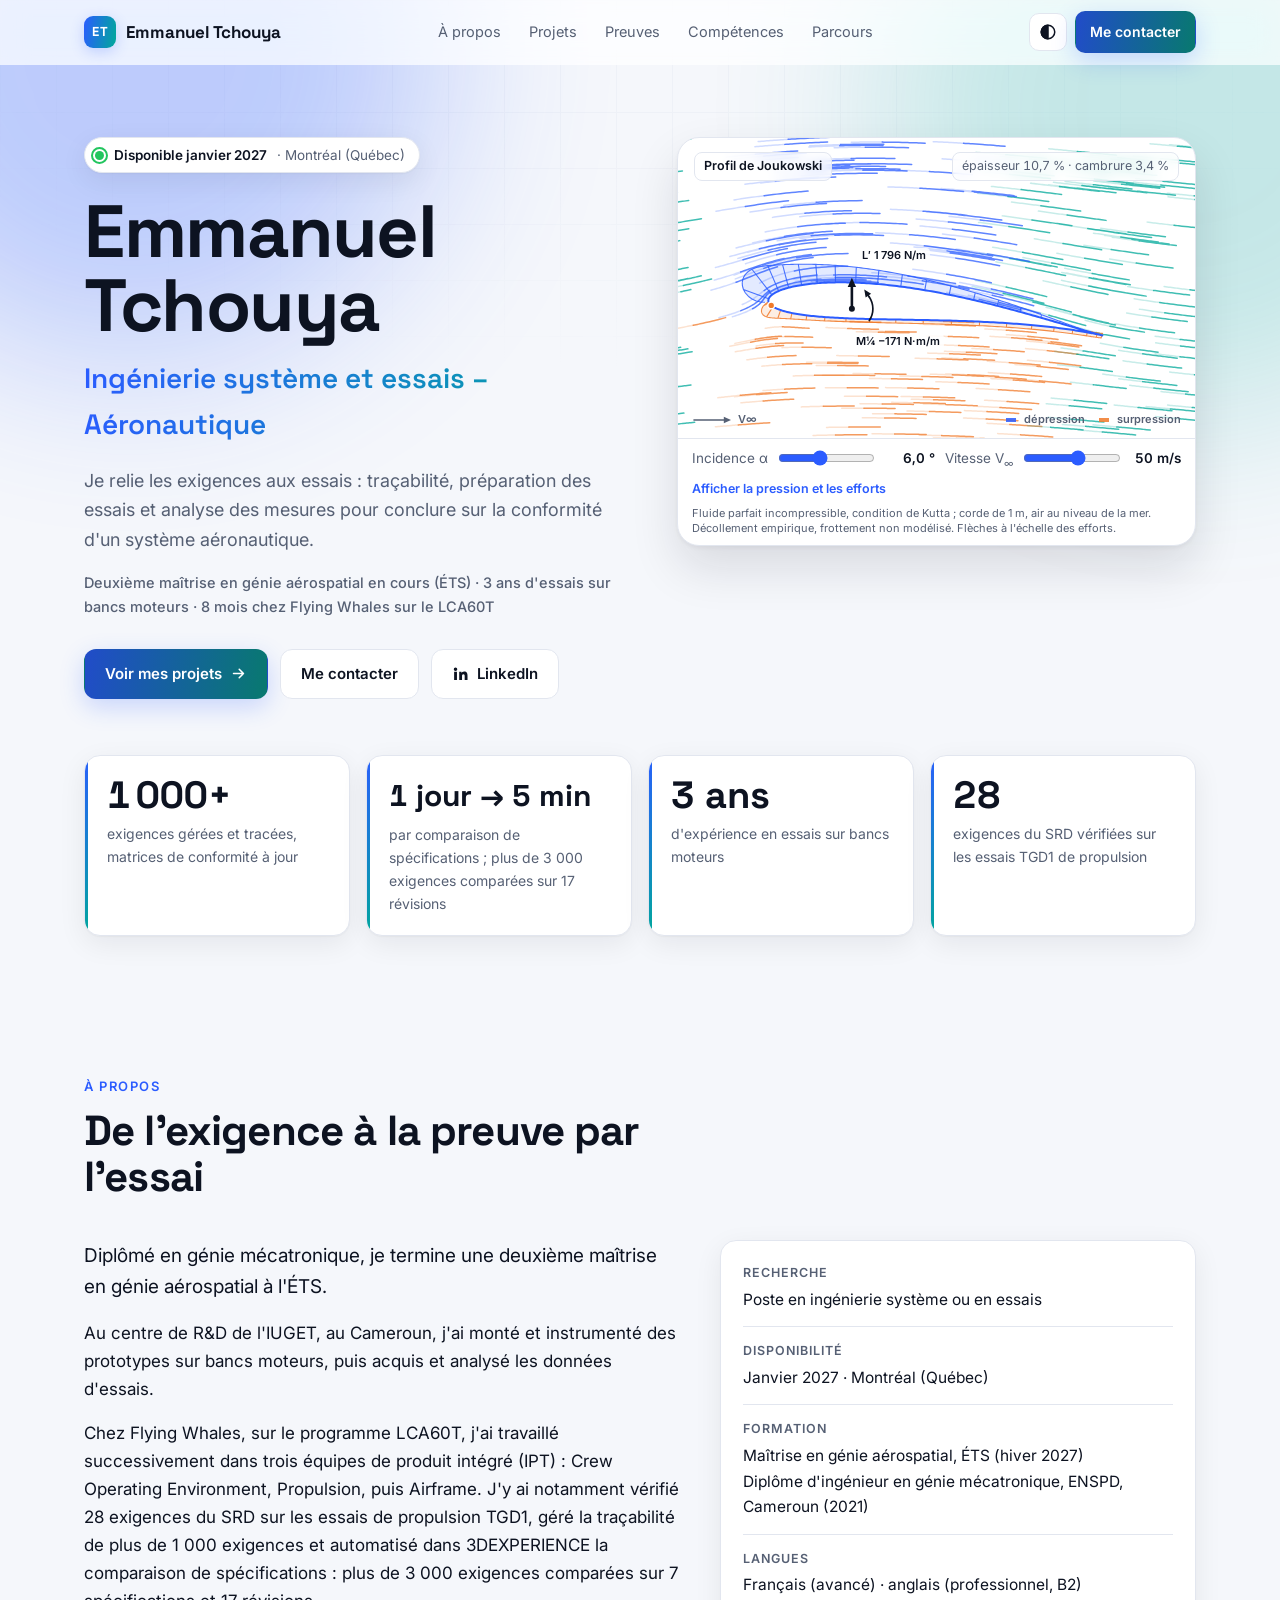
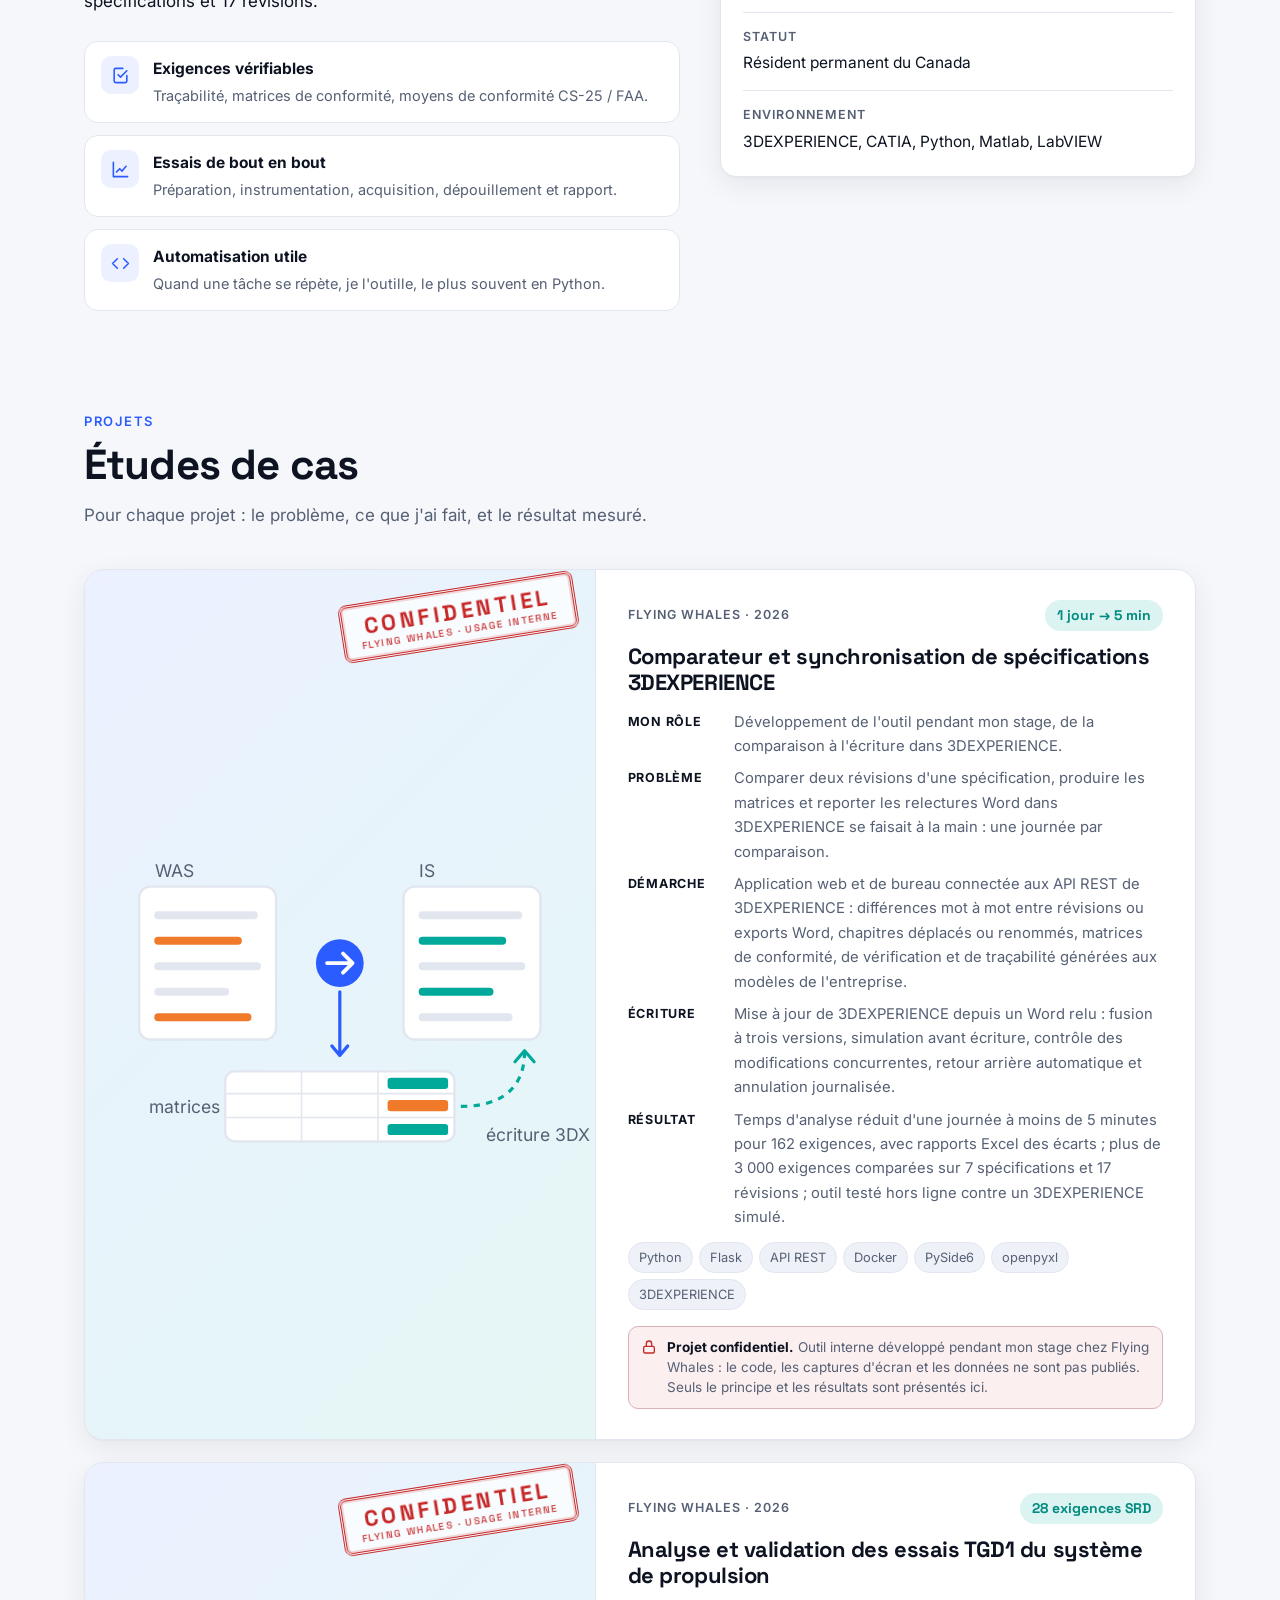
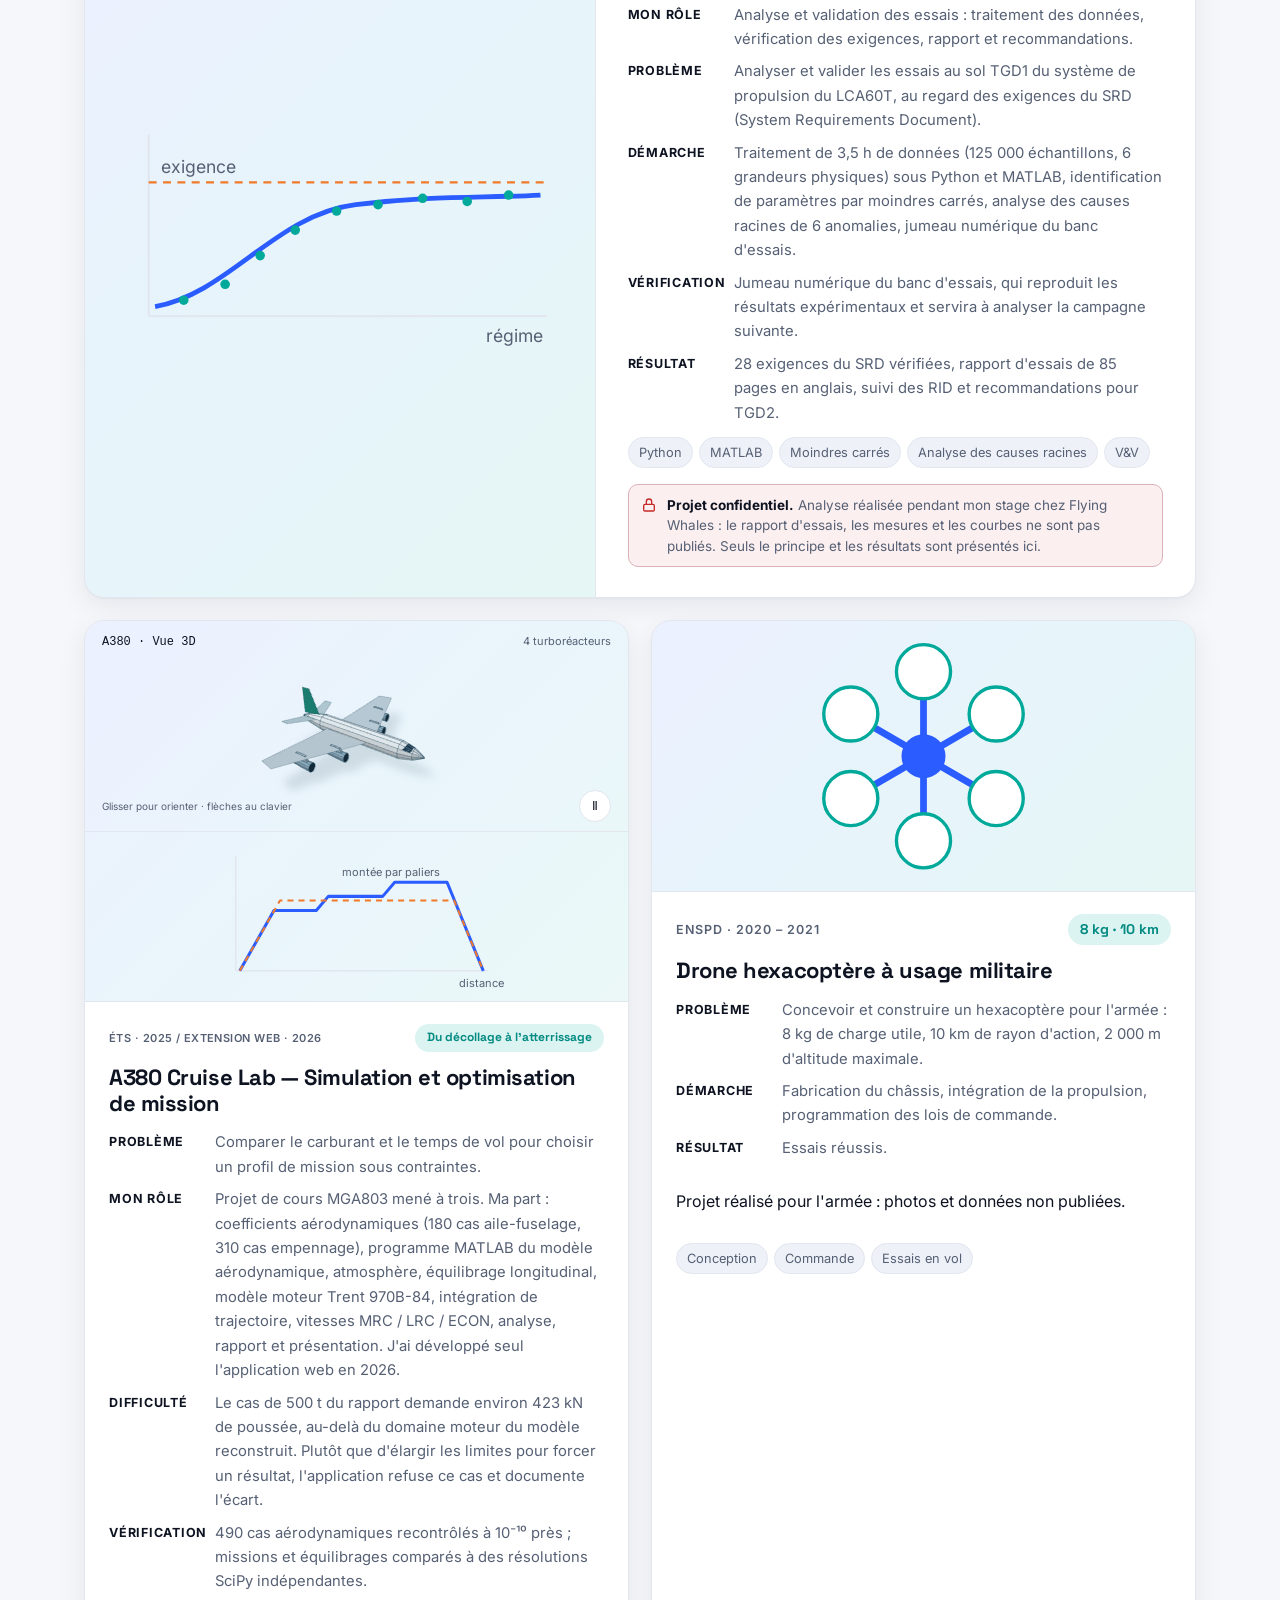
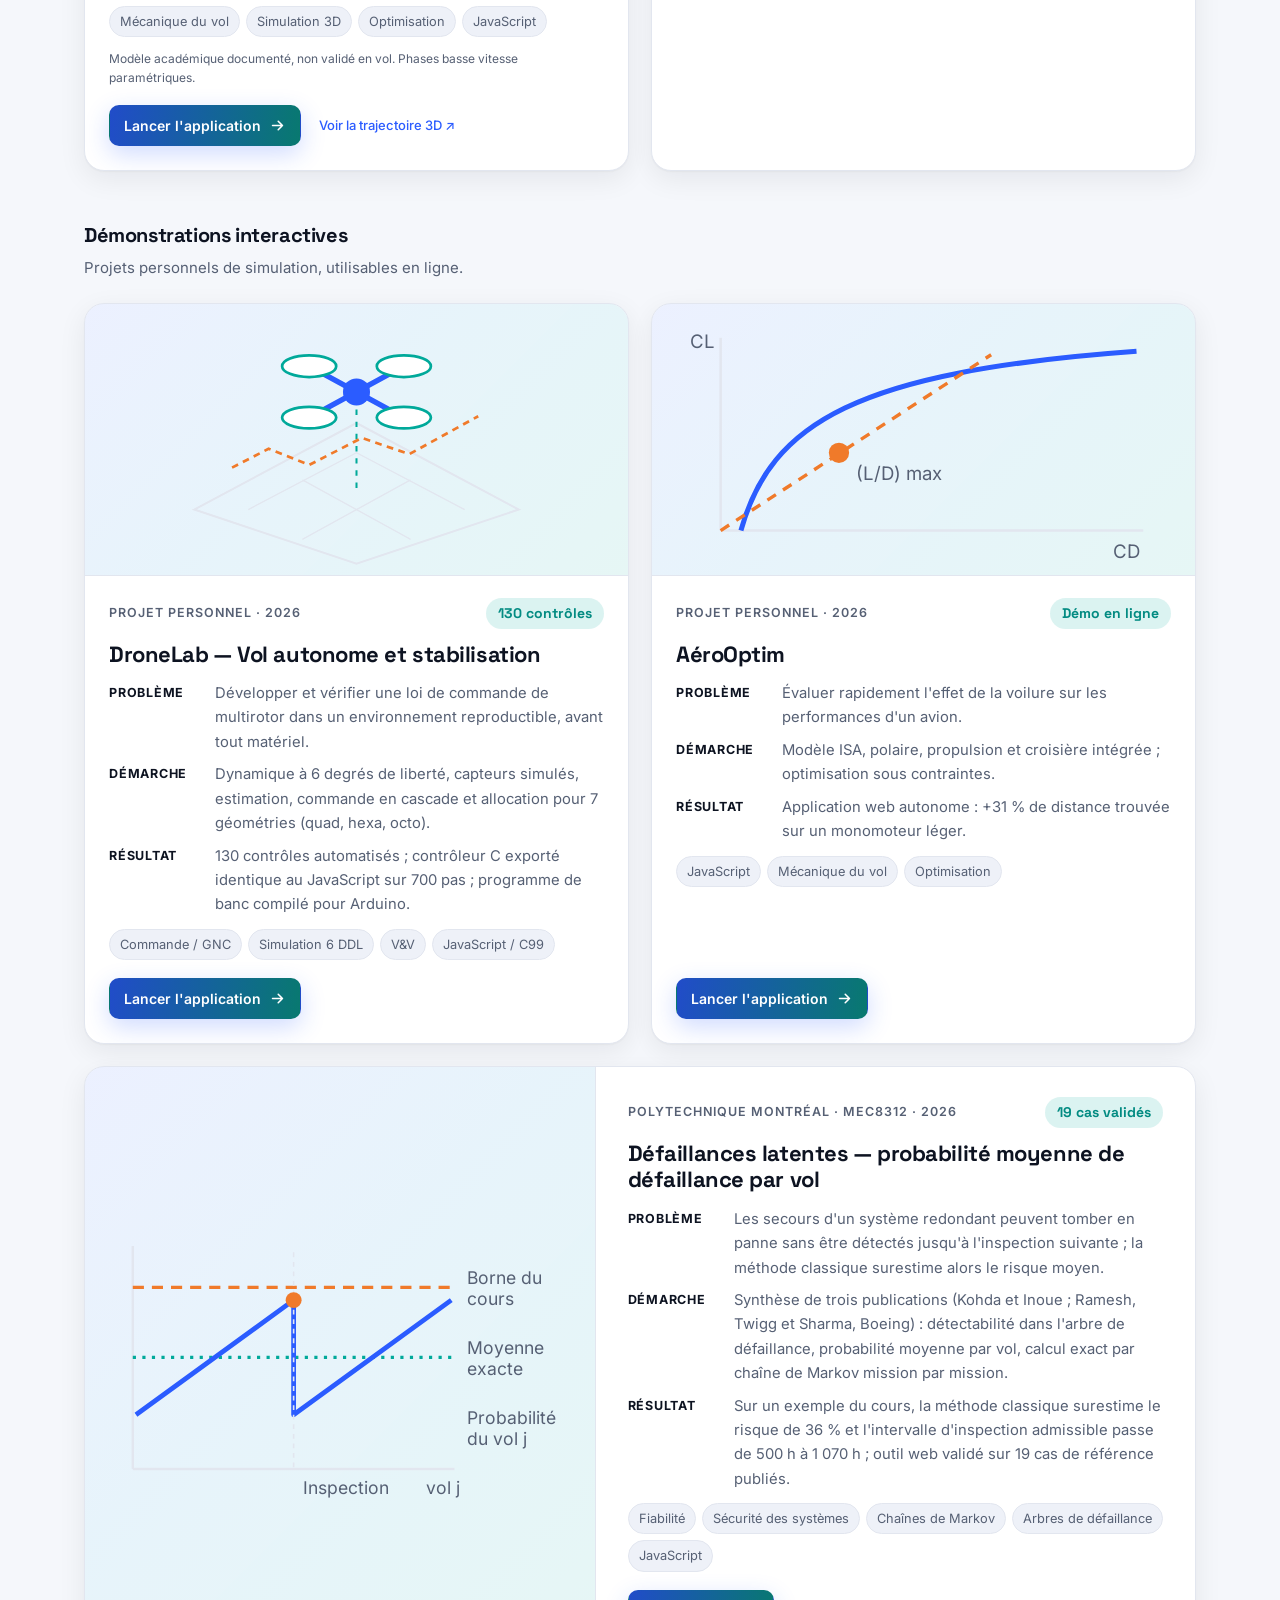
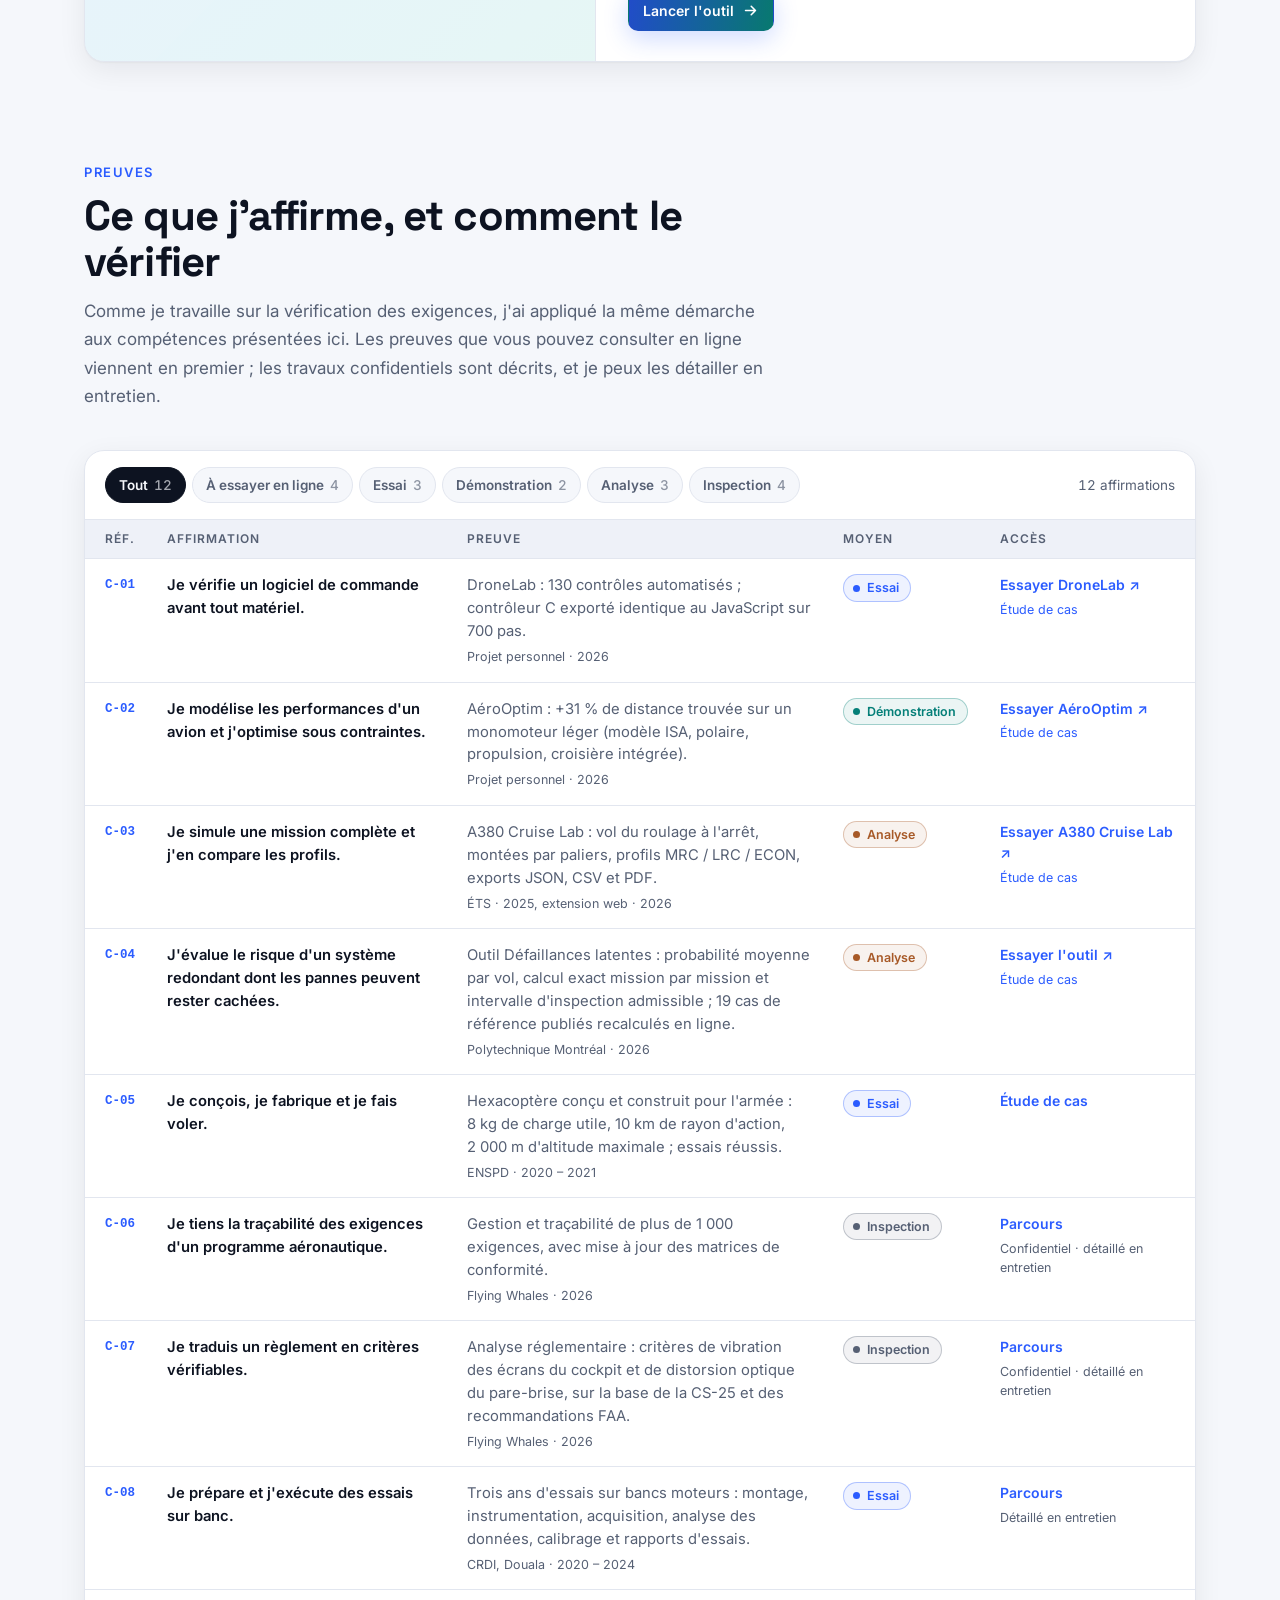
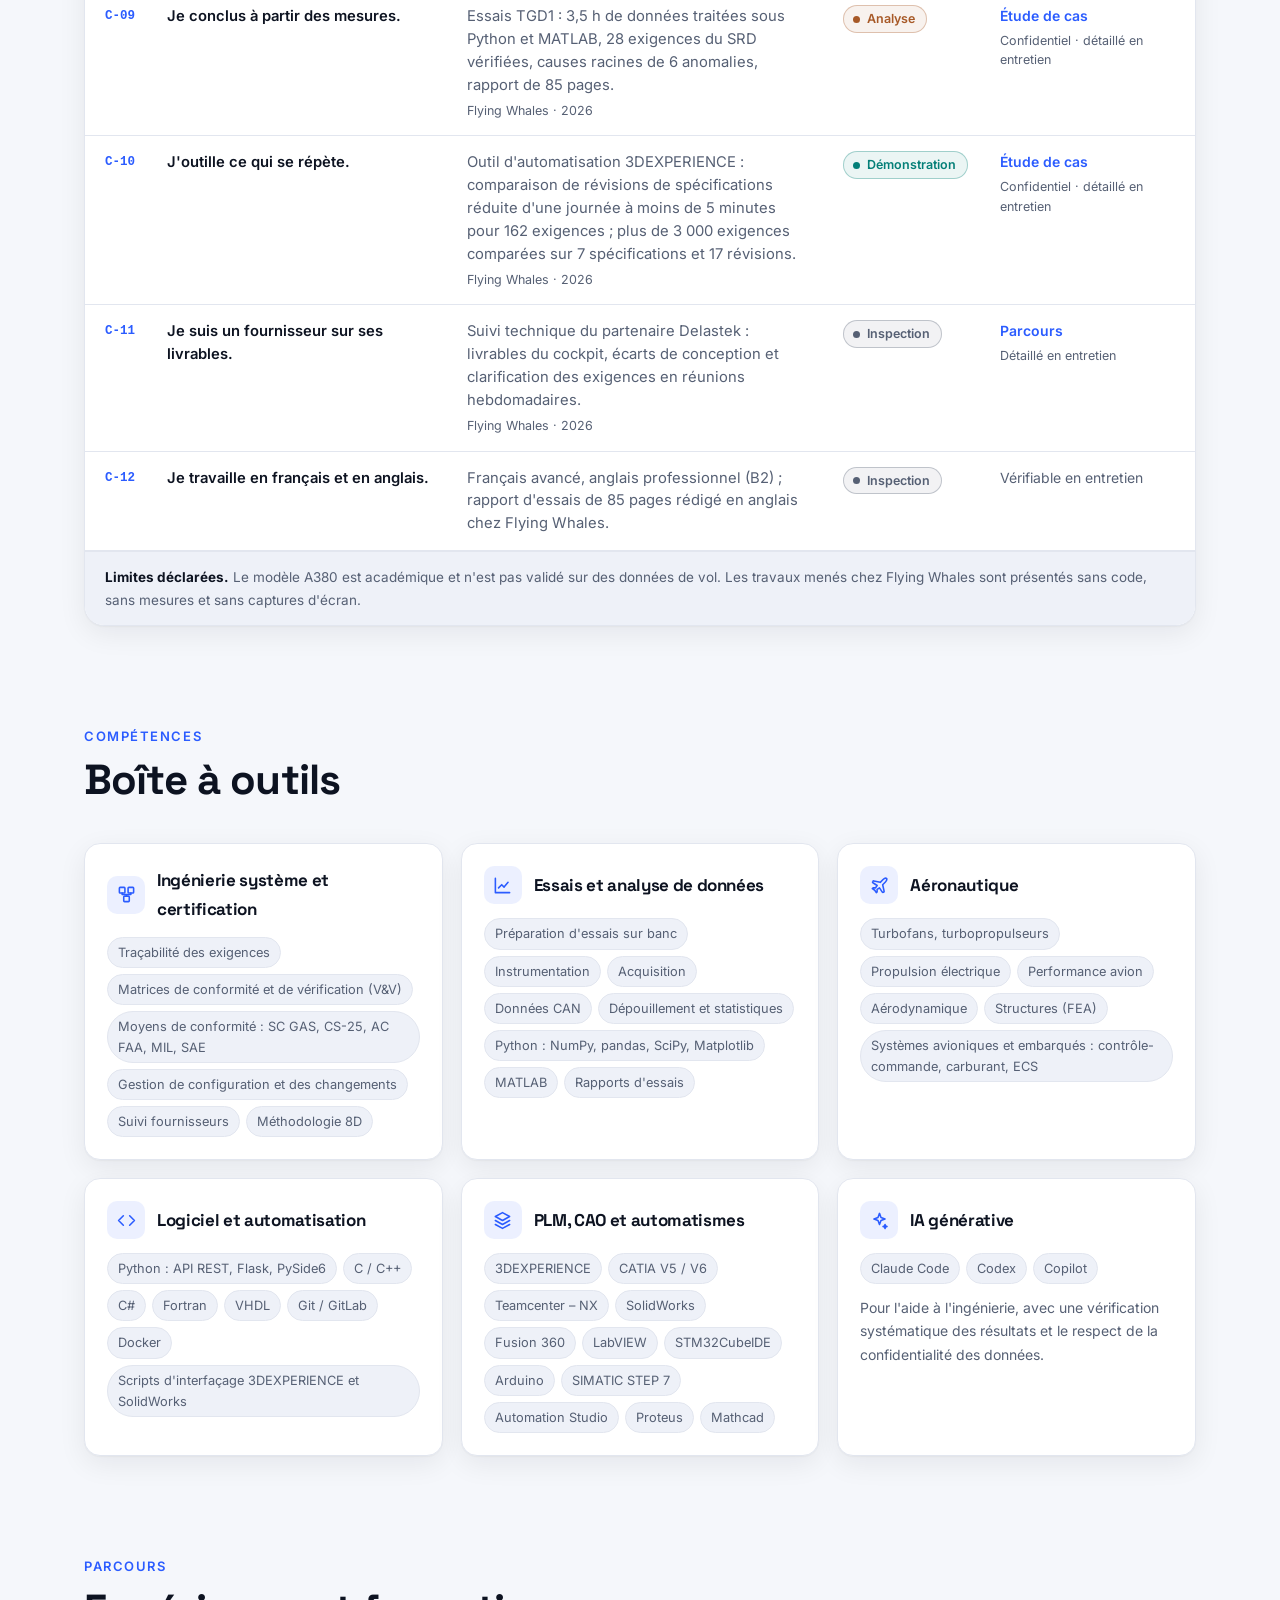
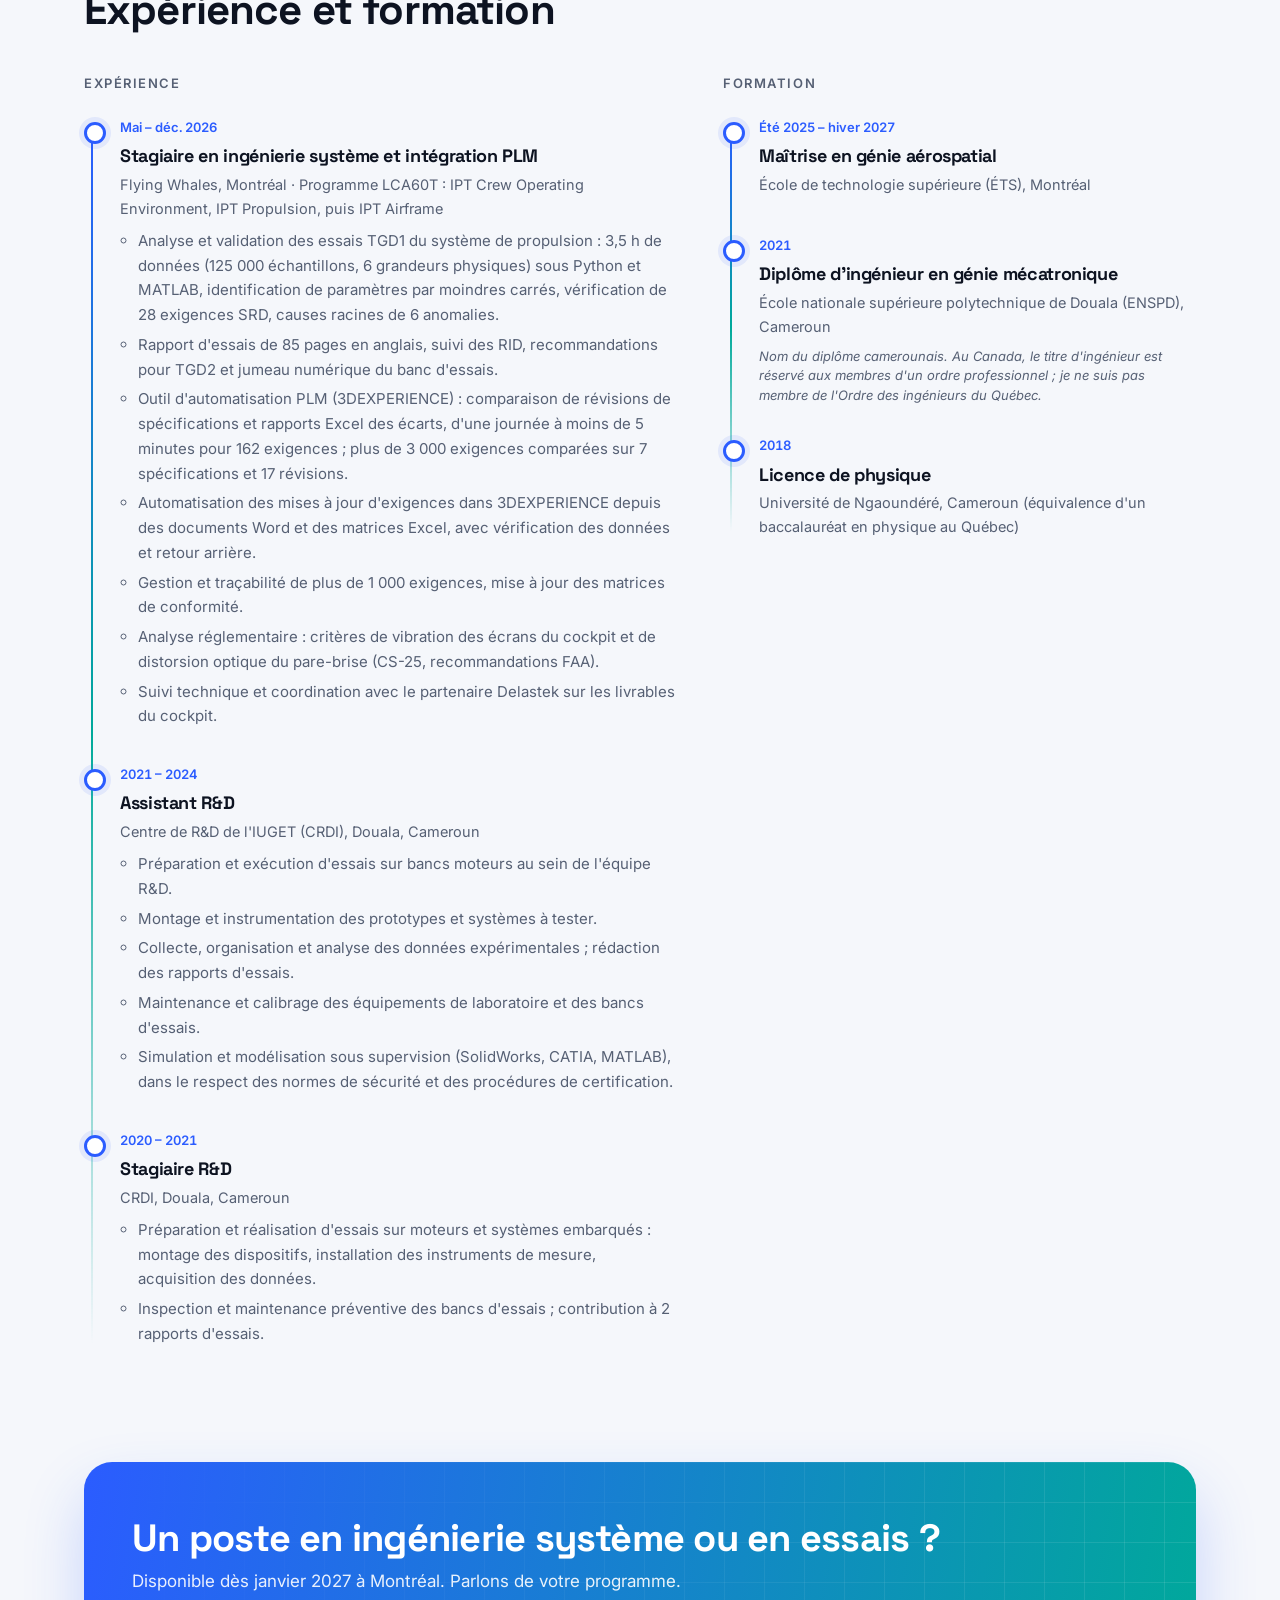
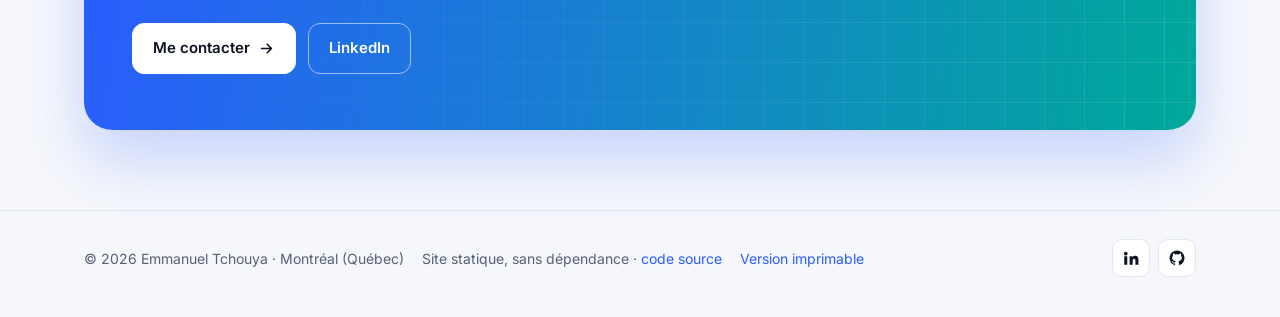
==== commit 8e3161c4: "Projet : outil Défaillances latentes (MEC8312, Polytechnique Montréal) Page autonome : probabilité m" ====
--- a/index.html
+++ b/index.html
@@ -6,7 +6,7 @@
 <title>Emmanuel Tchouya — Ingénierie système et essais, aéronautique</title>
 <meta name="description" content="Emmanuel Tchouya — ingénierie système et essais en aéronautique. Diplômé en génie mécatronique, terminant une deuxième maîtrise en génie aérospatial à l'ÉTS, Montréal. Disponible janvier 2027.">
 <meta property="og:title" content="Emmanuel Tchouya — Ingénierie système et essais, aéronautique">
-<meta property="og:description" content="Des bancs moteurs à la vérification des exigences. Stage en cours chez Flying Whales et deuxième maîtrise en génie aérospatial à l’ÉTS. Disponible janvier 2027.">
+<meta property="og:description" content="Trois ans d'essais sur bancs moteurs, huit mois de stage chez Flying Whales sur le programme LCA60T, deuxième maîtrise en génie aérospatial à l'ÉTS.">
 <meta name="author" content="Emmanuel Tchouya">
 <link rel="canonical" href="https://emmatchouya-source.github.io/portfolio/">
 <meta property="og:type" content="website">
@@ -19,10 +19,13 @@
 <meta name="twitter:card" content="summary_large_image">
 <meta name="theme-color" content="#2b5cff">
 <link rel="icon" href="favicon.svg" type="image/svg+xml">
-<script type="application/ld+json">{"@context":"https://schema.org","@type":"Person","name":"Emmanuel Tchouya","url":"https://emmatchouya-source.github.io/portfolio/","image":"https://emmatchouya-source.github.io/portfolio/og.png","jobTitle":"Ingénierie système et essais – Aéronautique","description":"Diplômé en génie mécatronique et terminant une deuxième maîtrise en génie aérospatial à l'ÉTS, avec une expérience en essais sur bancs moteurs et un stage en cours chez Flying Whales sur le programme LCA60T.","address":{"@type":"PostalAddress","addressLocality":"Montréal","addressRegion":"QC","addressCountry":"CA"},"alumniOf":[{"@type":"CollegeOrUniversity","name":"École de technologie supérieure (ÉTS)"},{"@type":"CollegeOrUniversity","name":"École nationale supérieure polytechnique de Douala (ENSPD)"}],"knowsLanguage":["fr","en"],"knowsAbout":["Ingénierie système","Traçabilité des exigences","Vérification et validation","Essais aéronautiques","3DEXPERIENCE","Python"],"sameAs":["https://www.linkedin.com/in/emmanuel-tchouya","https://github.com/emmatchouya-source"]}</script>
+<script type="application/ld+json">{"@context":"https://schema.org","@type":"Person","name":"Emmanuel Tchouya","url":"https://emmatchouya-source.github.io/portfolio/","image":"https://emmatchouya-source.github.io/portfolio/og.png","jobTitle":"Ingénierie système et essais – Aéronautique","description":"Diplômé en génie mécatronique et terminant une deuxième maîtrise en génie aérospatial à l'ÉTS, avec trois ans d'expérience en essais sur bancs moteurs et huit mois de stage chez Flying Whales sur le programme LCA60T.","address":{"@type":"PostalAddress","addressLocality":"Montréal","addressRegion":"QC","addressCountry":"CA"},"alumniOf":[{"@type":"CollegeOrUniversity","name":"École de technologie supérieure (ÉTS)"},{"@type":"CollegeOrUniversity","name":"École nationale supérieure polytechnique de Douala (ENSPD)"}],"knowsLanguage":["fr","en"],"knowsAbout":["Ingénierie système","Traçabilité des exigences","Vérification et validation","Essais aéronautiques","3DEXPERIENCE","Python"],"sameAs":["https://www.linkedin.com/in/emmanuel-tchouya","https://github.com/emmatchouya-source"]}</script>
 <script>document.documentElement.classList.add('js');try{var t=localStorage.getItem('pfTheme');if(t==='light'||t==='dark')document.documentElement.dataset.theme=t}catch(e){}</script>
+<link rel="preconnect" href="https://fonts.googleapis.com">
+<link rel="preconnect" href="https://fonts.gstatic.com" crossorigin>
+<link href="https://fonts.googleapis.com/css2?family=Inter:wght@400;500;600;700&family=Space+Grotesk:wght@500;600;700&display=swap" rel="stylesheet">
 <link rel="stylesheet" href="projets/a380-lab/hero3d.css?v=1.5.2">
-<link rel="stylesheet" href="style.css?v=audit-2026-11">
+<link rel="stylesheet" href="style.css?v=2026-11-11b">
 </head>
 <body>
 <a class="skip" href="#contenu">Aller au contenu</a>
@@ -55,27 +58,53 @@
         <div class="badge reveal"><span class="pulse"></span><b>Disponible janvier 2027</b> · Montréal (Québec)</div>
         <h1 class="reveal" style="--d:.08s">Emmanuel Tchouya</h1>
         <p class="role reveal" style="--d:.16s">Ingénierie système et essais&nbsp;– Aéronautique</p>
-        <p class="lead reveal" style="--d:.24s">J’ai commencé par monter et instrumenter des prototypes sur bancs moteurs. Aujourd’hui, je travaille sur les exigences, l’analyse des essais et les outils qui facilitent leur vérification.</p>
-        <p class="hero-facts reveal" style="--d:.28s">Je recherche un poste en ingénierie système, intégration, vérification et validation ou essais aéronautiques. Deuxième maîtrise à l’ÉTS en cours ; stage chez Flying Whales depuis mai 2026.</p>
+        <p class="lead reveal" style="--d:.24s">Je relie les exigences aux essais : traçabilité, préparation des essais et analyse des mesures pour conclure sur la conformité d'un système aéronautique.</p>
+        <p class="hero-facts reveal" style="--d:.28s">Deuxième maîtrise en génie aérospatial en cours (ÉTS) · 3 ans d'essais sur bancs moteurs · 8 mois chez Flying Whales sur le LCA60T</p>
         <div class="btns reveal" style="--d:.32s">
           <a class="btn primary" href="#projets">Voir mes projets <svg class="arr" viewBox="0 0 24 24" fill="none" stroke="currentColor" stroke-width="2.2" stroke-linecap="round" stroke-linejoin="round"><path d="M5 12h14M13 6l6 6-6 6"/></svg></a>
           <a class="btn" href="contact.html">Me contacter</a>
           <a class="btn" href="https://www.linkedin.com/in/emmanuel-tchouya" aria-label="LinkedIn"><svg viewBox="0 0 24 24" fill="currentColor"><path d="M4.98 3.5a2.5 2.5 0 1 1 0 5 2.5 2.5 0 0 1 0-5ZM3 9.5h4V21H3V9.5Zm6.5 0h3.8v1.6h.06c.53-1 1.830-2.06 3.77-2.06 4.03 0 4.77 2.65 4.77 6.1V21h-4v-5.2c0-1.24-.02-2.84-1.73-2.84-1.73 0-2 1.35-2 2.75V21h-4V9.5Z"/></svg>LinkedIn</a>
         </div>
       </div>
-      <aside class="career-focus reveal" aria-label="Deux travaux à découvrir">
-        <span class="eyebrow">Travaux professionnels · stage en cours</span>
-        <a href="#p-3dx"><span class="focus-number">01</span><div><h2>Comparer les exigences</h2><p>Automatiser les écarts entre révisions et préparer les mises à jour du référentiel PLM.</p><span>Étude de cas 3DEXPERIENCE →</span></div></a>
-        <a href="#p-essais"><span class="focus-number">02</span><div><h2>Exploiter les essais</h2><p>Traiter les mesures, examiner les écarts et documenter la vérification des exigences.</p><span>Essais TGD1 et bancs moteurs →</span></div></a>
-        <p class="hint">Descriptions sans données industrielles. Les simulations publiques se trouvent dans les projets ci-dessous.</p>
-      </aside>
-    </div>
-
-    <div class="stats profile-summary" aria-label="Repères du profil">
-      <div class="stat"><div class="n">Exigences</div><div class="l">Traçabilité · comparaison · matrices de vérification</div></div>
-      <div class="stat"><div class="n">Essais</div><div class="l">Instrumentation · analyse · comptes rendus</div></div>
-      <div class="stat"><div class="n">Simulation</div><div class="l">Modèles publics · scénarios reproductibles</div></div>
-      <div class="stat"><div class="n">Jan. 2027</div><div class="l">Disponibilité · Montréal · résident permanent</div></div>
+      <figure class="flow-card reveal" style="--d:.2s;margin:0">
+        <div class="flow-head"><span><b>Profil de Joukowski</b></span><span id="flowInfo"></span></div>
+        <canvas id="flow" role="img" aria-label="Écoulement de l'air autour d'un profil d'aile : lignes de courant, pression sur la paroi, point d'arrêt, portance et moment au quart de corde. Les valeurs sont données dans le tableau qui suit."></canvas>
+        <div class="flow-more" id="flowMore" hidden>
+        <div class="flow-cp">
+          <div class="flow-cp-head"><b>Coefficient de pression, fluide parfait</b><span class="lg"><i></i>extrados</span><span class="lg"><i class="lo"></i>intrados</span></div>
+          <canvas id="cpPlot" role="img" aria-label="Coefficient de pression en fonction de la position sur la corde, pour l'extrados et l'intrados"></canvas>
+        </div>
+        <dl class="flow-data">
+          <div title="Théorème de Kutta-Joukowski : portance = masse volumique × vitesse × circulation"><dt>C<sub>L</sub> théorique</dt><dd id="fCl"></dd></div>
+          <div title="Portance obtenue en intégrant les pressions sur le contour du profil"><dt>C<sub>L</sub> par intégration</dt><dd id="fClInt"></dd></div>
+          <div title="En fluide parfait, la traînée de pression est nulle (paradoxe de d'Alembert)"><dt>C<sub>D</sub> de pression</dt><dd id="fCd"></dd></div>
+          <div title="Moment de tangage au quart de corde, positif à cabrer"><dt>C<sub>M</sub> à ¼ de corde</dt><dd id="fCm"></dd></div>
+          <div title="Portance par mètre d'envergure, pour une corde de 1 m, décollement estimé compris"><dt>Portance estimée</dt><dd id="fLift"></dd></div>
+          <div title="Point d'application de la résultante des pressions, en fluide parfait. Il recule quand la portance diminue et part à l'infini quand elle s'annule : il ne reste alors qu'un couple."><dt>Centre de poussée</dt><dd id="fXcp"></dd></div>
+          <div title="Dépression maximale sur le profil et nombre de Mach local correspondant"><dt>C<sub>p</sub> minimal</dt><dd id="fCpMin"></dd></div>
+          <div title="Nombre de Reynolds rapporté à la corde et nombre de Mach amont"><dt>Reynolds</dt><dd id="fRe"></dd></div>
+        </dl>
+        </div>
+        <figcaption>
+          <div class="flow-foot">
+            <label for="alpha">Incidence α</label>
+            <input type="range" id="alpha" min="-4" max="20" step="0.5" value="6">
+            <output id="alphaOut" for="alpha"></output>
+            <label for="vinf">Vitesse V<sub>∞</sub></label>
+            <input type="range" id="vinf" min="10" max="80" step="5" value="50">
+            <output id="vinfOut" for="vinf"></output>
+          </div>
+          <button type="button" class="flow-toggle" id="flowMoreBtn" aria-expanded="false" aria-controls="flowMore">Afficher la pression et les efforts</button>
+          <p class="flow-note" id="flowNote">Fluide parfait incompressible, condition de Kutta ; corde de 1 m, air au niveau de la mer. Décollement empirique, frottement non modélisé. Flèches à l'échelle des efforts.</p>
+        </figcaption>
+      </figure>
+    </div>
+
+    <div class="stats">
+      <div class="stat reveal"><div class="n" data-count="1000" data-suffix="+">1 000+</div><div class="l">exigences gérées et tracées, matrices de conformité à jour</div></div>
+      <div class="stat reveal" style="--d:.08s"><div class="n wide">1 jour → 5 min</div><div class="l">par comparaison de spécifications ; plus de 3 000 exigences comparées sur 17 révisions</div></div>
+      <div class="stat reveal" style="--d:.16s"><div class="n" data-count="3" data-suffix=" ans">3 ans</div><div class="l">d'expérience en essais sur bancs moteurs</div></div>
+      <div class="stat reveal" style="--d:.24s"><div class="n" data-count="28">28</div><div class="l">exigences du SRD vérifiées sur les essais TGD1 de propulsion</div></div>
     </div>
   </div>
 </header>
@@ -88,7 +117,7 @@
         <div class="text reveal">
           <p>Diplômé en génie mécatronique, je termine une deuxième maîtrise en génie aérospatial à l'ÉTS.</p>
           <p>Au centre de R&amp;D de l'IUGET, au Cameroun, j'ai monté et instrumenté des prototypes sur bancs moteurs, puis acquis et analysé les données d'essais.</p>
-          <p>Depuis mai 2026, chez Flying Whales, sur le programme LCA60T, mon stage m’a amené à travailler dans trois équipes de produit intégré (IPT) : Crew Operating Environment, Propulsion, puis Airframe. J’y travaille sur l’exploitation des essais, la traçabilité des exigences et l’automatisation de la comparaison de spécifications. Les études de cas distinguent ce travail confidentiel des modèles publics que vous pouvez essayer ici.</p>
+          <p>Chez Flying Whales, sur le programme LCA60T, j'ai travaillé successivement dans trois équipes de produit intégré (IPT) : Crew Operating Environment, Propulsion, puis Airframe. J'y ai notamment vérifié 28 exigences du SRD sur les essais de propulsion TGD1, géré la traçabilité de plus de 1 000 exigences et automatisé dans 3DEXPERIENCE la comparaison de spécifications : plus de 3 000 exigences comparées sur 7 spécifications et 17 révisions.</p>
           <div class="values">
             <div class="value"><div class="ic"><svg viewBox="0 0 24 24" fill="none" stroke="currentColor" stroke-width="2" stroke-linecap="round" stroke-linejoin="round"><path d="M9 11l3 3 8-8"/><path d="M20 12v7a2 2 0 0 1-2 2H6a2 2 0 0 1-2-2V5a2 2 0 0 1 2-2h9"/></svg></div><div><b>Exigences vérifiables</b><span>Traçabilité, matrices de conformité, moyens de conformité CS-25 / FAA.</span></div></div>
             <div class="value"><div class="ic"><svg viewBox="0 0 24 24" fill="none" stroke="currentColor" stroke-width="2" stroke-linecap="round" stroke-linejoin="round"><path d="M3 3v18h18"/><path d="M7 15l4-4 3 3 5-6"/></svg></div><div><b>Essais de bout en bout</b><span>Préparation, instrumentation, acquisition, dépouillement et rapport.</span></div></div>
@@ -96,7 +125,7 @@
           </div>
         </div>
         <dl class="facts reveal" style="--d:.1s">
-          <div><dt>Recherche</dt><dd>Ingénierie système, intégration, V&amp;V ou essais</dd></div>
+          <div><dt>Recherche</dt><dd>Poste en ingénierie système ou en essais</dd></div>
           <div><dt>Disponibilité</dt><dd>Janvier 2027 · Montréal (Québec)</dd></div>
           <div><dt>Formation</dt><dd>Maîtrise en génie aérospatial, ÉTS (hiver 2027)<br>Diplôme d'ingénieur en génie mécatronique, ENSPD, Cameroun (2021)</dd></div>
           <div><dt>Langues</dt><dd>Français (avancé) · anglais (professionnel, B2)</dd></div>
@@ -137,18 +166,17 @@
             </svg>
           </div>
           <div class="body">
-            <div class="top"><span class="ctx">Flying Whales · 2026</span><span class="metric">Comparaison de révisions</span></div>
+            <div class="top"><span class="ctx">Flying Whales · 2026</span><span class="metric">1 jour → 5 min</span></div>
             <h3>Comparateur et synchronisation de spécifications 3DEXPERIENCE</h3>
             <ul class="psr">
               <li><b>Mon rôle</b>Développement de l'outil pendant mon stage, de la comparaison à l'écriture dans 3DEXPERIENCE.</li>
               <li><b>Problème</b>Comparer deux révisions d'une spécification, produire les matrices et reporter les relectures Word dans 3DEXPERIENCE se faisait à la main : une journée par comparaison.</li>
-              <li><b>Démarche</b>Comparaison des révisions, rapports d’écarts et préparation des mises à jour depuis Word et Excel. Le code interne ne fait pas partie de ce portfolio.</li>
-              <li><b>Écriture</b>Le point à maîtriser : une relecture documentaire peut devenir obsolète si le référentiel change entre-temps. L’étude de cas précise ce qui est décrit et ce qui reste à vérifier dans le code interne.</li>
-              <li><b>Résultat</b>Gain déclaré pour 162 exigences : une journée de comparaison manuelle contre moins de cinq minutes avec l’outil. Le protocole de chronométrage et les journaux ne sont pas publics ; ce chiffre n’est pas un benchmark reproductible ici.</li>
+              <li><b>Démarche</b>Application web et de bureau connectée aux API REST de 3DEXPERIENCE : différences mot à mot entre révisions ou exports Word, chapitres déplacés ou renommés, matrices de conformité, de vérification et de traçabilité générées aux modèles de l'entreprise.</li>
+              <li><b>Écriture</b>Mise à jour de 3DEXPERIENCE depuis un Word relu : fusion à trois versions, simulation avant écriture, contrôle des modifications concurrentes, retour arrière automatique et annulation journalisée.</li>
+              <li><b>Résultat</b>Temps d'analyse réduit d'une journée à moins de 5 minutes pour 162 exigences, avec rapports Excel des écarts ; plus de 3 000 exigences comparées sur 7 spécifications et 17 révisions ; outil testé hors ligne contre un 3DEXPERIENCE simulé.</li>
             </ul>
             <div class="tags"><span class="tag">Python</span><span class="tag">Flask</span><span class="tag">API REST</span><span class="tag">Docker</span><span class="tag">PySide6</span><span class="tag">openpyxl</span><span class="tag">3DEXPERIENCE</span></div>
-            <p class="conf-note"><svg viewBox="0 0 24 24" fill="none" stroke="currentColor" stroke-width="2" stroke-linecap="round" stroke-linejoin="round" aria-hidden="true"><rect x="4" y="11" width="16" height="10" rx="2"/><path d="M8 11V7a4 4 0 0 1 8 0v4"/></svg><span><b>Projet confidentiel.</b> Outil interne développé pendant mon stage chez Flying Whales : le code, les captures d'écran et les données ne sont pas publiés. La présentation reste descriptive ; aucun document industriel n’est diffusé.</span></p>
-            <div class="links"><a class="btn sm" href="projets/3dexperience/">Lire l’étude de cas →</a></div>
+            <p class="conf-note"><svg viewBox="0 0 24 24" fill="none" stroke="currentColor" stroke-width="2" stroke-linecap="round" stroke-linejoin="round" aria-hidden="true"><rect x="4" y="11" width="16" height="10" rx="2"/><path d="M8 11V7a4 4 0 0 1 8 0v4"/></svg><span><b>Projet confidentiel.</b> Outil interne développé pendant mon stage chez Flying Whales : le code, les captures d'écran et les données ne sont pas publiés. Seuls le principe et les résultats sont présentés ici.</span></p>
           </div>
         </article>
 
@@ -168,18 +196,17 @@
             </svg>
           </div>
           <div class="body">
-            <div class="top"><span class="ctx">Flying Whales · 2026</span><span class="metric">Exploitation des mesures</span></div>
-            <h3>Essais TGD1 : des mesures à la vérification</h3>
+            <div class="top"><span class="ctx">Flying Whales · 2026</span><span class="metric">28 exigences SRD</span></div>
+            <h3>Analyse et validation des essais TGD1 du système de propulsion</h3>
             <ul class="psr">
               <li><b>Mon rôle</b>Analyse et validation des essais : traitement des données, vérification des exigences, rapport et recommandations.</li>
               <li><b>Problème</b>Analyser et valider les essais au sol TGD1 du système de propulsion du LCA60T, au regard des exigences du SRD (System Requirements Document).</li>
-              <li><b>Démarche</b>Traitement de données sous Python et MATLAB, identification de paramètres par moindres carrés et analyse d’anomalies. Les signaux et critères industriels restent confidentiels.</li>
-              <li><b>Vérification</b>Un modèle du banc accompagne l’analyse. Aucune précision modèle/mesures n’est annoncée : les données nécessaires au calcul des résidus ou d’une RMSE ne sont pas publiques.</li>
-              <li><b>Résultat</b>Compte rendu de vérification en anglais, suivi des écarts et recommandations pour la campagne suivante. Le périmètre déclaré est détaillé dans l’étude de cas ; il ne vaut pas validation publique du système.</li>
+              <li><b>Démarche</b>Traitement de 3,5 h de données (125 000 échantillons, 6 grandeurs physiques) sous Python et MATLAB, identification de paramètres par moindres carrés, analyse des causes racines de 6 anomalies, jumeau numérique du banc d'essais.</li>
+              <li><b>Vérification</b>Jumeau numérique du banc d'essais, qui reproduit les résultats expérimentaux et servira à analyser la campagne suivante.</li>
+              <li><b>Résultat</b>28 exigences du SRD vérifiées, rapport d'essais de 85 pages en anglais, suivi des RID et recommandations pour TGD2.</li>
             </ul>
             <div class="tags"><span class="tag">Python</span><span class="tag">MATLAB</span><span class="tag">Moindres carrés</span><span class="tag">Analyse des causes racines</span><span class="tag">V&amp;V</span></div>
-            <p class="conf-note"><svg viewBox="0 0 24 24" fill="none" stroke="currentColor" stroke-width="2" stroke-linecap="round" stroke-linejoin="round" aria-hidden="true"><rect x="4" y="11" width="16" height="10" rx="2"/><path d="M8 11V7a4 4 0 0 1 8 0v4"/></svg><span><b>Projet confidentiel.</b> Analyse réalisée pendant mon stage chez Flying Whales : le rapport d'essais, les mesures et les courbes ne sont pas publiés. La présentation reste descriptive ; aucun document industriel n’est diffusé.</span></p>
-            <div class="links"><a class="btn sm" href="projets/essais/">Lire l’étude de cas →</a></div>
+            <p class="conf-note"><svg viewBox="0 0 24 24" fill="none" stroke="currentColor" stroke-width="2" stroke-linecap="round" stroke-linejoin="round" aria-hidden="true"><rect x="4" y="11" width="16" height="10" rx="2"/><path d="M8 11V7a4 4 0 0 1 8 0v4"/></svg><span><b>Projet confidentiel.</b> Analyse réalisée pendant mon stage chez Flying Whales : le rapport d'essais, les mesures et les courbes ne sont pas publiés. Seuls le principe et les résultats sont présentés ici.</span></p>
           </div>
         </article>
 
@@ -205,65 +232,13 @@
             <h3 id="a380ProjectTitle">A380 Cruise Lab — Simulation et optimisation de mission</h3>
             <ul class="psr">
               <li><b>Problème</b>Comparer le carburant et le temps de vol pour choisir un profil de mission sous contraintes.</li>
-              <li><b>Mon rôle</b>Projet MGA803 réalisé à trois en 2025. Le dépôt permet d’examiner le modèle reconstruit et l’extension web de 2026 ; il ne permet pas de répartir les travaux universitaires entre les coauteurs. Je présente les résultats du cours comme collectifs.</li>
+              <li><b>Mon rôle</b>Projet de cours MGA803 mené à trois. Ma part : coefficients aérodynamiques (180 cas aile-fuselage, 310 cas empennage), programme MATLAB du modèle aérodynamique, atmosphère, équilibrage longitudinal, modèle moteur Trent 970B-84, intégration de trajectoire, vitesses MRC / LRC / ECON, analyse, rapport et présentation. J'ai développé seul l'application web en 2026.</li>
               <li><b>Difficulté</b>Le cas de 500 t du rapport demande environ 423 kN de poussée, au-delà du domaine moteur du modèle reconstruit. Plutôt que d'élargir les limites pour forcer un résultat, l'application refuse ce cas et documente l'écart.</li>
-              <li><b>Vérification</b>Équilibrages comparés à une résolution SciPy indépendante. Les 490 cas dérivés sont publics ; leur extraction depuis les archives originales ne peut pas être répétée avec ce dépôt seul.</li>
+              <li><b>Vérification</b>490 cas aérodynamiques recontrôlés à 10⁻¹⁰ près ; missions et équilibrages comparés à des résolutions SciPy indépendantes.</li>
             </ul>
             <div class="tags"><span class="tag">Mécanique du vol</span><span class="tag">Simulation 3D</span><span class="tag">Optimisation</span><span class="tag">JavaScript</span></div>
             <p class="project-model-note">Modèle académique documenté, non validé en vol. Phases basse vitesse paramétriques.</p>
             <div class="links"><a class="btn sm primary" href="projets/a380-lab/">Lancer l'application <svg class="arr" viewBox="0 0 24 24" fill="none" stroke="currentColor" stroke-width="2.2" stroke-linecap="round" stroke-linejoin="round"><path d="M5 12h14M13 6l6 6-6 6"/></svg></a><a class="project-demo-link" href="projets/a380-lab/?view=3d">Voir la trajectoire 3D ↗</a></div>
-          </div>
-        </article>
-
-
-
-
-        <article class="case reveal" id="p-dronelab">
-          <div class="thumb" aria-hidden="true">
-            <svg viewBox="0 0 320 200">
-              <path d="M40 152 160 88 280 152 160 192Z" fill="none" class="ln" stroke-width="1.5"/>
-              <path d="M80 152 160 110 240 152M120 174 200 130M120 130 200 174" fill="none" class="ln" stroke-width="1"/>
-              <path d="M160 136V64" fill="none" class="te" stroke-dasharray="4 5" stroke-width="1.5"/>
-              <g class="ac" fill="none" stroke-width="4" stroke-linecap="round"><path d="m125 46 70 38m-70 0 70-38"/></g>
-              <g class="fp te" stroke-width="2"><ellipse cx="125" cy="46" rx="20" ry="8"/><ellipse cx="195" cy="46" rx="20" ry="8"/><ellipse cx="125" cy="84" rx="20" ry="8"/><ellipse cx="195" cy="84" rx="20" ry="8"/></g>
-              <circle cx="160" cy="65" r="10" class="fa"/>
-              <path d="m68 121 27-14 30 12 39-20 35 12 51-28" fill="none" class="ac2" stroke-width="2" stroke-dasharray="5 4"/>
-            </svg>
-          </div>
-          <div class="body">
-            <div class="top"><span class="ctx">Projet personnel · 2026</span><span class="metric">Simulation reproductible</span></div>
-            <h3>DroneLab — Vol autonome et stabilisation</h3>
-            <ul class="psr">
-              <li><b>Problème</b>Développer et vérifier une loi de commande de multirotor dans un environnement reproductible, avant tout matériel.</li>
-              <li><b>Démarche</b>Dynamique à 6 degrés de liberté, capteurs simulés, estimation, commande en cascade et allocation pour 7 géométries (quad, hexa, octo).</li>
-              <li><b>Résultat</b>Scénario guidé avec perturbation, erreur de suivi et saturation des commandes. Tests de dynamique, exports et comparaison des contrôleurs JavaScript/C documentés séparément ; aucun essai sur drone réel revendiqué.</li>
-            </ul>
-            <div class="tags"><span class="tag">Commande / GNC</span><span class="tag">Simulation 6 DDL</span><span class="tag">V&amp;V</span><span class="tag">JavaScript / C99</span></div>
-            <div class="links"><a class="btn sm primary" href="projets/drone-lab/">Lancer l'application <svg class="arr" viewBox="0 0 24 24" fill="none" stroke="currentColor" stroke-width="2.2" stroke-linecap="round" stroke-linejoin="round"><path d="M5 12h14M13 6l6 6-6 6"/></svg></a></div>
-          </div>
-        </article>
-
-        <article class="case reveal" id="p-aero" style="--d:.08s">
-          <div class="thumb" aria-hidden="true">
-            <svg viewBox="0 0 320 160">
-              <line x1="40" y1="134" x2="290" y2="134" class="ln" stroke-width="1.5"/><line x1="40" y1="20" x2="40" y2="134" class="ln" stroke-width="1.5"/>
-              <path class="draw ac" style="--len:320" d="M52 134 C 70 70, 120 40, 286 28" fill="none" stroke-width="3"/>
-              <line x1="40" y1="134" x2="200" y2="30" class="ac2" stroke-width="2" stroke-dasharray="6 5"/>
-              <circle cx="110" cy="88" r="6" class="fa2"/>
-              <text x="120" y="104" class="tx">(L/D) max</text>
-              <text x="272" y="150" class="tx">CD</text><text x="22" y="26" class="tx">CL</text>
-            </svg>
-          </div>
-          <div class="body">
-            <div class="top"><span class="ctx">Projet personnel · 2026</span><span class="metric">Démo en ligne</span></div>
-            <h3>AéroOptim</h3>
-            <ul class="psr">
-              <li><b>Problème</b>Évaluer rapidement l'effet de la voilure sur les performances d'un avion.</li>
-              <li><b>Démarche</b>Modèle ISA, polaire, propulsion et croisière intégrée ; optimisation sous contraintes.</li>
-              <li><b>Résultat</b>Préréglage monomoteur : 1 562,9 → 2 046,6 km calculés (+30,95 %), avec une aile plus lourde et plus longue. Hypothèses et contraintes affichées dans l’application ; aucune mesure sur avion réel.</li>
-            </ul>
-            <div class="tags"><span class="tag">JavaScript</span><span class="tag">Mécanique du vol</span><span class="tag">Optimisation</span></div>
-            <div class="links"><a class="btn sm primary" href="projets/aero-optim/">Lancer l'application <svg class="arr" viewBox="0 0 24 24" fill="none" stroke="currentColor" stroke-width="2.2" stroke-linecap="round" stroke-linejoin="round"><path d="M5 12h14M13 6l6 6-6 6"/></svg></a></div>
           </div>
         </article>
 
@@ -284,58 +259,104 @@
             </svg>
           </div>
           <div class="body">
-            <div class="top"><span class="ctx">ENSPD · 2020 – 2021</span><span class="metric">Présentation limitée</span></div>
-            <h3>Hexacoptère — projet de formation</h3>
-            <ul class="psr">
-              <li><b>Problème</b>Projet de conception et de réalisation d’un hexacoptère dans un contexte à diffusion restreinte.</li>
-              <li><b>Démarche</b>Le travail déclaré porte sur la conception, la réalisation et l’intégration. La répartition détaillée des contributions n’est pas documentée publiquement.</li>
-              <li><b>Limite de présentation</b>Aucune performance n’est revendiquée ici sans compte rendu d’essai et autorisation de diffusion.</li>
-            </ul>
-            <p class="project-model-note">Aucune photo ni donnée technique diffusée. Schéma générique illustratif, sans représentation du prototype.</p>
-            <div class="tags"><span class="tag">Conception</span><span class="tag">Commande</span><span class="tag">Intégration</span></div>
+            <div class="top"><span class="ctx">ENSPD · 2020 – 2021</span><span class="metric">8 kg · 10 km</span></div>
+            <h3>Drone hexacoptère à usage militaire</h3>
+            <ul class="psr">
+              <li><b>Problème</b>Concevoir et construire un hexacoptère pour l'armée : 8 kg de charge utile, 10 km de rayon d'action, 2 000 m d'altitude maximale.</li>
+              <li><b>Démarche</b>Fabrication du châssis, intégration de la propulsion, programmation des lois de commande.</li>
+              <li><b>Résultat</b>Essais réussis.</li>
+            </ul>
+            <p class="project-model-note">Projet réalisé pour l'armée : photos et données non publiées.</p>
+            <div class="tags"><span class="tag">Conception</span><span class="tag">Commande</span><span class="tag">Essais en vol</span></div>
+          </div>
+        </article>
+
+        <div class="projects-sub reveal"><h3>Démonstrations interactives</h3><p>Projets personnels de simulation, utilisables en ligne.</p></div>
+
+        <article class="case reveal" id="p-dronelab">
+          <div class="thumb" aria-hidden="true">
+            <svg viewBox="0 0 320 200">
+              <path d="M40 152 160 88 280 152 160 192Z" fill="none" class="ln" stroke-width="1.5"/>
+              <path d="M80 152 160 110 240 152M120 174 200 130M120 130 200 174" fill="none" class="ln" stroke-width="1"/>
+              <path d="M160 136V64" fill="none" class="te" stroke-dasharray="4 5" stroke-width="1.5"/>
+              <g class="ac" fill="none" stroke-width="4" stroke-linecap="round"><path d="m125 46 70 38m-70 0 70-38"/></g>
+              <g class="fp te" stroke-width="2"><ellipse cx="125" cy="46" rx="20" ry="8"/><ellipse cx="195" cy="46" rx="20" ry="8"/><ellipse cx="125" cy="84" rx="20" ry="8"/><ellipse cx="195" cy="84" rx="20" ry="8"/></g>
+              <circle cx="160" cy="65" r="10" class="fa"/>
+              <path d="m68 121 27-14 30 12 39-20 35 12 51-28" fill="none" class="ac2" stroke-width="2" stroke-dasharray="5 4"/>
+            </svg>
+          </div>
+          <div class="body">
+            <div class="top"><span class="ctx">Projet personnel · 2026</span><span class="metric">130 contrôles</span></div>
+            <h3>DroneLab — Vol autonome et stabilisation</h3>
+            <ul class="psr">
+              <li><b>Problème</b>Développer et vérifier une loi de commande de multirotor dans un environnement reproductible, avant tout matériel.</li>
+              <li><b>Démarche</b>Dynamique à 6 degrés de liberté, capteurs simulés, estimation, commande en cascade et allocation pour 7 géométries (quad, hexa, octo).</li>
+              <li><b>Résultat</b>130 contrôles automatisés ; contrôleur C exporté identique au JavaScript sur 700 pas ; programme de banc compilé pour Arduino.</li>
+            </ul>
+            <div class="tags"><span class="tag">Commande / GNC</span><span class="tag">Simulation 6 DDL</span><span class="tag">V&amp;V</span><span class="tag">JavaScript / C99</span></div>
+            <div class="links"><a class="btn sm primary" href="projets/drone-lab/">Lancer l'application <svg class="arr" viewBox="0 0 24 24" fill="none" stroke="currentColor" stroke-width="2.2" stroke-linecap="round" stroke-linejoin="round"><path d="M5 12h14M13 6l6 6-6 6"/></svg></a></div>
+          </div>
+        </article>
+
+        <article class="case reveal" id="p-aero" style="--d:.08s">
+          <div class="thumb" aria-hidden="true">
+            <svg viewBox="0 0 320 160">
+              <line x1="40" y1="134" x2="290" y2="134" class="ln" stroke-width="1.5"/><line x1="40" y1="20" x2="40" y2="134" class="ln" stroke-width="1.5"/>
+              <path class="draw ac" style="--len:320" d="M52 134 C 70 70, 120 40, 286 28" fill="none" stroke-width="3"/>
+              <line x1="40" y1="134" x2="200" y2="30" class="ac2" stroke-width="2" stroke-dasharray="6 5"/>
+              <circle cx="110" cy="88" r="6" class="fa2"/>
+              <text x="120" y="104" class="tx">(L/D) max</text>
+              <text x="272" y="150" class="tx">CD</text><text x="22" y="26" class="tx">CL</text>
+            </svg>
+          </div>
+          <div class="body">
+            <div class="top"><span class="ctx">Projet personnel · 2026</span><span class="metric">Démo en ligne</span></div>
+            <h3>AéroOptim</h3>
+            <ul class="psr">
+              <li><b>Problème</b>Évaluer rapidement l'effet de la voilure sur les performances d'un avion.</li>
+              <li><b>Démarche</b>Modèle ISA, polaire, propulsion et croisière intégrée ; optimisation sous contraintes.</li>
+              <li><b>Résultat</b>Application web autonome : +31 % de distance trouvée sur un monomoteur léger.</li>
+            </ul>
+            <div class="tags"><span class="tag">JavaScript</span><span class="tag">Mécanique du vol</span><span class="tag">Optimisation</span></div>
+            <div class="links"><a class="btn sm primary" href="projets/aero-optim/">Lancer l'application <svg class="arr" viewBox="0 0 24 24" fill="none" stroke="currentColor" stroke-width="2.2" stroke-linecap="round" stroke-linejoin="round"><path d="M5 12h14M13 6l6 6-6 6"/></svg></a></div>
+          </div>
+        </article>
+
+        <article class="case featured reveal" id="p-latentes">
+          <div class="thumb" aria-hidden="true">
+            <svg viewBox="0 0 320 200">
+              <line x1="30" y1="166" x2="232" y2="166" class="ln" stroke-width="1.5"/><line x1="30" y1="26" x2="30" y2="166" class="ln" stroke-width="1.5"/>
+              <line x1="30" y1="52" x2="232" y2="52" class="ac2" stroke-width="2" stroke-dasharray="7 5"/>
+              <line x1="30" y1="96" x2="232" y2="96" class="te" stroke-width="2" stroke-dasharray="2 4"/>
+              <path class="draw ac" style="--len:440" d="M32 132 L131 60 L131 132 L230 60" fill="none" stroke-width="3" stroke-linejoin="round"/>
+              <line x1="131" y1="30" x2="131" y2="166" class="ln" stroke-width="1" stroke-dasharray="3 3"/>
+              <circle cx="131" cy="60" r="5" class="fa2"/>
+              <text x="240" y="50" class="tx">Borne du</text><text x="240" y="63" class="tx">cours</text>
+              <text x="240" y="94" class="tx">Moyenne</text><text x="240" y="107" class="tx">exacte</text>
+              <text x="240" y="138" class="tx">Probabilité</text><text x="240" y="151" class="tx">du vol j</text>
+              <text x="137" y="182" class="tx">Inspection</text><text x="214" y="182" class="tx">vol j</text>
+            </svg>
+          </div>
+          <div class="body">
+            <div class="top"><span class="ctx">Polytechnique Montréal · MEC8312 · 2026</span><span class="metric">19 cas validés</span></div>
+            <h3>Défaillances latentes — probabilité moyenne de défaillance par vol</h3>
+            <ul class="psr">
+              <li><b>Problème</b>Les secours d'un système redondant peuvent tomber en panne sans être détectés jusqu'à l'inspection suivante ; la méthode classique surestime alors le risque moyen.</li>
+              <li><b>Démarche</b>Synthèse de trois publications (Kohda et Inoue ; Ramesh, Twigg et Sharma, Boeing) : détectabilité dans l'arbre de défaillance, probabilité moyenne par vol, calcul exact par chaîne de Markov mission par mission.</li>
+              <li><b>Résultat</b>Sur un exemple du cours, la méthode classique surestime le risque de 36 % et l'intervalle d'inspection admissible passe de 500 h à 1 070 h ; outil web validé sur 19 cas de référence publiés.</li>
+            </ul>
+            <div class="tags"><span class="tag">Fiabilité</span><span class="tag">Sécurité des systèmes</span><span class="tag">Chaînes de Markov</span><span class="tag">Arbres de défaillance</span><span class="tag">JavaScript</span></div>
+            <div class="links"><a class="btn sm primary" href="projets/defaillances-latentes/">Lancer l'outil <svg class="arr" viewBox="0 0 24 24" fill="none" stroke="currentColor" stroke-width="2.2" stroke-linecap="round" stroke-linejoin="round"><path d="M5 12h14M13 6l6 6-6 6"/></svg></a></div>
           </div>
         </article>
 
       </div>
     </div>
   </section>
-
-  <section id="ecoulement"><div class="wrap"><details class="flow-discovery"><summary>Explorer aussi l’écoulement autour d’un profil d’aile</summary><p>Une démonstration de Joukowski pour relier pression et efforts. Modèle idéal, distinct de mes travaux professionnels.</p>      <figure class="flow-card reveal" style="--d:.2s;margin:0">
-        <div class="flow-head"><span><b>Profil de Joukowski</b></span><span id="flowInfo"></span></div>
-        <canvas id="flow" role="img" aria-label="Écoulement de l'air autour d'un profil d'aile : lignes de courant, pression sur la paroi, point d'arrêt, portance et moment au quart de corde. Les valeurs sont données dans le tableau qui suit."></canvas>
-        <div class="flow-more" id="flowMore" hidden>
-        <div class="flow-cp">
-          <div class="flow-cp-head"><b>Coefficient de pression, fluide parfait</b><span class="lg"><i></i>extrados</span><span class="lg"><i class="lo"></i>intrados</span></div>
-          <canvas id="cpPlot" role="img" aria-label="Coefficient de pression en fonction de la position sur la corde, pour l'extrados et l'intrados"></canvas>
-        </div>
-        <dl class="flow-data">
-          <div title="Théorème de Kutta-Joukowski : portance = masse volumique × vitesse × circulation"><dt>C<sub>L</sub> théorique</dt><dd id="fCl"></dd></div>
-          <div title="Portance obtenue en intégrant les pressions sur le contour du profil"><dt>C<sub>L</sub> par intégration</dt><dd id="fClInt"></dd></div>
-          <div title="En fluide parfait, la traînée de pression est nulle (paradoxe de d'Alembert)"><dt>C<sub>D</sub> de pression</dt><dd id="fCd"></dd></div>
-          <div title="Moment de tangage au quart de corde, positif à cabrer"><dt>C<sub>M</sub> à ¼ de corde</dt><dd id="fCm"></dd></div>
-          <div title="Portance par mètre d'envergure, pour une corde de 1 m, décollement estimé compris"><dt>Portance estimée</dt><dd id="fLift"></dd></div>
-          <div title="Point d'application de la résultante des pressions, en fluide parfait. Il recule quand la portance diminue et part à l'infini quand elle s'annule : il ne reste alors qu'un couple."><dt>Centre de poussée</dt><dd id="fXcp"></dd></div>
-          <div title="Dépression maximale sur le profil et nombre de Mach local correspondant"><dt>C<sub>p</sub> minimal</dt><dd id="fCpMin"></dd></div>
-          <div title="Nombre de Reynolds rapporté à la corde et nombre de Mach amont"><dt>Reynolds</dt><dd id="fRe"></dd></div>
-        </dl>
-        </div>
-        <figcaption>
-          <div class="flow-foot">
-            <label for="alpha">Incidence α</label>
-            <input type="range" id="alpha" min="-4" max="20" step="0.5" value="6">
-            <output id="alphaOut" for="alpha"></output>
-            <label for="vinf">Vitesse V<sub>∞</sub></label>
-            <input type="range" id="vinf" min="10" max="80" step="5" value="50">
-            <output id="vinfOut" for="vinf"></output>
-          </div>
-          <button type="button" class="flow-toggle" id="flowMoreBtn" aria-expanded="false" aria-controls="flowMore">Afficher la pression et les efforts</button>
-          <p class="flow-note" id="flowNote">Fluide parfait incompressible, condition de Kutta ; corde de 1 m, air au niveau de la mer. Décollement empirique, frottement non modélisé. Flèches à l'échelle des efforts.</p>
-        </figcaption>
-      </figure></details></div></section>
 
   <section id="preuves">
     <div class="wrap">
-      <div class="sec-head reveal"><span class="eyebrow">Preuves</span><h2>Ce que j'affirme, et comment le vérifier</h2><p>Les démonstrations se consultent en ligne. Les résultats calculés ont leurs tests et leurs limites ; les travaux professionnels restent des descriptions sans données industrielles.</p></div>
+      <div class="sec-head reveal"><span class="eyebrow">Preuves</span><h2>Ce que j'affirme, et comment le vérifier</h2><p>Comme je travaille sur la vérification des exigences, j'ai appliqué la même démarche aux compétences présentées ici. Les preuves que vous pouvez consulter en ligne viennent en premier ; les travaux confidentiels sont décrits, et je peux les détailler en entretien.</p></div>
       <div class="matrix reveal">
         <div class="mx-bar">
           <div class="mx-filters" role="group" aria-label="Filtrer la matrice par moyen de vérification">
@@ -346,23 +367,23 @@
             <button type="button" class="chip" data-f="A" aria-pressed="false">Analyse <i></i></button>
             <button type="button" class="chip" data-f="I" aria-pressed="false">Inspection <i></i></button>
           </div>
-          <span class="mx-count" id="mxCount" aria-live="polite">11 affirmations</span>
+          <span class="mx-count" id="mxCount" aria-live="polite">12 affirmations</span>
         </div>
         <table class="mx">
           <caption class="sr-only">Matrice de conformité : pour chaque affirmation, la preuve, le moyen de vérification et la façon d'y accéder.</caption>
-          <thead><tr><th scope="col">Réf.</th><th scope="col">Affirmation</th><th scope="col">Élément consultable / statut</th><th scope="col">Moyen</th><th scope="col">Accès</th></tr></thead>
+          <thead><tr><th scope="col">Réf.</th><th scope="col">Affirmation</th><th scope="col">Preuve</th><th scope="col">Moyen</th><th scope="col">Accès</th></tr></thead>
           <tbody>
             <tr data-moc="E" data-live="1">
               <td class="ref">C-01</td>
               <th scope="row">Je vérifie un logiciel de commande avant tout matériel.</th>
-              <td>Démonstration publique : scénario déterministe, tests numériques et comparaison JavaScript/C. Validation sur matériel non réalisée.<small>Projet personnel · 2026</small></td>
+              <td>DroneLab : 130 contrôles automatisés ; contrôleur C exporté identique au JavaScript sur 700 pas.<small>Projet personnel · 2026</small></td>
               <td><span class="moc e">Essai</span></td>
               <td class="acc"><a class="live" href="projets/drone-lab/">Essayer DroneLab</a><small><a href="#p-dronelab">Étude de cas</a></small></td>
             </tr>
             <tr data-moc="D" data-live="1">
               <td class="ref">C-02</td>
               <th scope="row">Je modélise les performances d'un avion et j'optimise sous contraintes.</th>
-              <td>Résultat reproductible : +30,95 % de distance calculée sur le préréglage monomoteur, avec couplages de masse et de traînée. Modèle simplifié.<small>Projet personnel · 2026</small></td>
+              <td>AéroOptim : +31 % de distance trouvée sur un monomoteur léger (modèle ISA, polaire, propulsion, croisière intégrée).<small>Projet personnel · 2026</small></td>
               <td><span class="moc d">Démonstration</span></td>
               <td class="acc"><a class="live" href="projets/aero-optim/">Essayer AéroOptim</a><small><a href="#p-aero">Étude de cas</a></small></td>
             </tr>
@@ -373,61 +394,68 @@
               <td><span class="moc a">Analyse</span></td>
               <td class="acc"><a class="live" href="projets/a380-lab/">Essayer A380 Cruise Lab</a><small><a href="#a380Project">Étude de cas</a></small></td>
             </tr>
+            <tr data-moc="A" data-live="1">
+              <td class="ref">C-04</td>
+              <th scope="row">J'évalue le risque d'un système redondant dont les pannes peuvent rester cachées.</th>
+              <td>Outil Défaillances latentes : probabilité moyenne par vol, calcul exact mission par mission et intervalle d'inspection admissible ; 19 cas de référence publiés recalculés en ligne.<small>Polytechnique Montréal · 2026</small></td>
+              <td><span class="moc a">Analyse</span></td>
+              <td class="acc"><a class="live" href="projets/defaillances-latentes/">Essayer l'outil</a><small><a href="#p-latentes">Étude de cas</a></small></td>
+            </tr>
             <tr data-moc="E" data-live="0">
-              <td class="ref">C-04</td>
-              <th scope="row">J’ai participé à un projet de réalisation d’hexacoptère.</th>
-              <td>Projet décrit sans document technique public. Performances et essais non vérifiables dans ce portfolio.<small>ENSPD · 2020 – 2021</small></td>
+              <td class="ref">C-05</td>
+              <th scope="row">Je conçois, je fabrique et je fais voler.</th>
+              <td>Hexacoptère conçu et construit pour l'armée : 8 kg de charge utile, 10 km de rayon d'action, 2 000 m d'altitude maximale ; essais réussis.<small>ENSPD · 2020 – 2021</small></td>
               <td><span class="moc e">Essai</span></td>
               <td class="acc"><a href="#p-hexa">Étude de cas</a></td>
             </tr>
             <tr data-moc="I" data-live="0">
-              <td class="ref">C-05</td>
+              <td class="ref">C-06</td>
               <th scope="row">Je tiens la traçabilité des exigences d'un programme aéronautique.</th>
-              <td>Travail déclaré : gestion de la traçabilité et mise à jour de matrices. Le volume n’est pas auditable publiquement.<small>Flying Whales · 2026</small></td>
+              <td>Gestion et traçabilité de plus de 1 000 exigences, avec mise à jour des matrices de conformité.<small>Flying Whales · 2026</small></td>
               <td><span class="moc i">Inspection</span></td>
-              <td class="acc"><a href="#parcours">Parcours</a><small>Description professionnelle · détails soumis à autorisation</small></td>
+              <td class="acc"><a href="#parcours">Parcours</a><small>Confidentiel · détaillé en entretien</small></td>
             </tr>
             <tr data-moc="I" data-live="0">
-              <td class="ref">C-06</td>
+              <td class="ref">C-07</td>
               <th scope="row">Je traduis un règlement en critères vérifiables.</th>
               <td>Analyse réglementaire : critères de vibration des écrans du cockpit et de distorsion optique du pare-brise, sur la base de la CS-25 et des recommandations FAA.<small>Flying Whales · 2026</small></td>
               <td><span class="moc i">Inspection</span></td>
-              <td class="acc"><a href="#parcours">Parcours</a><small>Description professionnelle · détails soumis à autorisation</small></td>
+              <td class="acc"><a href="#parcours">Parcours</a><small>Confidentiel · détaillé en entretien</small></td>
             </tr>
             <tr data-moc="E" data-live="0">
-              <td class="ref">C-07</td>
+              <td class="ref">C-08</td>
               <th scope="row">Je prépare et j'exécute des essais sur banc.</th>
-              <td>Expérience déclarée sur bancs moteurs : montage, instrumentation, acquisition, analyse des données, calibrage et rapports d'essais.<small>CRDI, Douala · 2020 – 2024</small></td>
+              <td>Trois ans d'essais sur bancs moteurs : montage, instrumentation, acquisition, analyse des données, calibrage et rapports d'essais.<small>CRDI, Douala · 2020 – 2024</small></td>
               <td><span class="moc e">Essai</span></td>
-              <td class="acc"><a href="#parcours">Parcours</a><small>Expérience déclarée · échange possible en entretien</small></td>
+              <td class="acc"><a href="#parcours">Parcours</a><small>Détaillé en entretien</small></td>
             </tr>
             <tr data-moc="A" data-live="0">
-              <td class="ref">C-08</td>
+              <td class="ref">C-09</td>
               <th scope="row">Je conclus à partir des mesures.</th>
-              <td>Travail déclaré : traitement de mesures sous Python/MATLAB, vérification d’exigences et rapport d’essais. Aucune mesure industrielle publiée.<small>Flying Whales · 2026</small></td>
+              <td>Essais TGD1 : 3,5 h de données traitées sous Python et MATLAB, 28 exigences du SRD vérifiées, causes racines de 6 anomalies, rapport de 85 pages.<small>Flying Whales · 2026</small></td>
               <td><span class="moc a">Analyse</span></td>
-              <td class="acc"><a href="#p-essais">Étude de cas</a><small>Description professionnelle · détails soumis à autorisation</small></td>
+              <td class="acc"><a href="#p-essais">Étude de cas</a><small>Confidentiel · détaillé en entretien</small></td>
             </tr>
             <tr data-moc="D" data-live="0">
-              <td class="ref">C-09</td>
+              <td class="ref">C-10</td>
               <th scope="row">J'outille ce qui se répète.</th>
-              <td>Travail déclaré : comparaison de révisions et rapports d’écarts. Le gain de temps décrit n’est pas un benchmark public.<small>Flying Whales · 2026</small></td>
+              <td>Outil d'automatisation 3DEXPERIENCE : comparaison de révisions de spécifications réduite d'une journée à moins de 5 minutes pour 162 exigences ; plus de 3 000 exigences comparées sur 7 spécifications et 17 révisions.<small>Flying Whales · 2026</small></td>
               <td><span class="moc d">Démonstration</span></td>
-              <td class="acc"><a href="#p-3dx">Étude de cas</a><small>Description professionnelle · détails soumis à autorisation</small></td>
+              <td class="acc"><a href="#p-3dx">Étude de cas</a><small>Confidentiel · détaillé en entretien</small></td>
             </tr>
             <tr data-moc="I" data-live="0">
-              <td class="ref">C-10</td>
+              <td class="ref">C-11</td>
               <th scope="row">Je suis un fournisseur sur ses livrables.</th>
               <td>Suivi technique du partenaire Delastek : livrables du cockpit, écarts de conception et clarification des exigences en réunions hebdomadaires.<small>Flying Whales · 2026</small></td>
               <td><span class="moc i">Inspection</span></td>
-              <td class="acc"><a href="#parcours">Parcours</a><small>Expérience déclarée · échange possible en entretien</small></td>
+              <td class="acc"><a href="#parcours">Parcours</a><small>Détaillé en entretien</small></td>
             </tr>
             <tr data-moc="I" data-live="0">
-              <td class="ref">C-11</td>
+              <td class="ref">C-12</td>
               <th scope="row">Je travaille en français et en anglais.</th>
               <td>Français avancé, anglais professionnel (B2) ; rapport d'essais de 85 pages rédigé en anglais chez Flying Whales.</td>
               <td><span class="moc i">Inspection</span></td>
-              <td class="acc">Échange possible en entretien</td>
+              <td class="acc">Vérifiable en entretien</td>
             </tr>
           </tbody>
         </table>
@@ -439,24 +467,33 @@
   <section id="competences">
     <div class="wrap">
       <div class="sec-head reveal"><span class="eyebrow">Compétences</span><h2>Boîte à outils</h2></div>
-      <div class="skills skills-levels">
-        <article class="skill reveal"><h3>Maîtrise opérationnelle</h3><p>Pratique professionnelle déclarée : préparation et instrumentation d’essais, acquisition et traitement de mesures, rédaction de comptes rendus.</p><p>Traçabilité des exigences, matrices de vérification et automatisation de comparaisons dans un environnement PLM.</p><a href="projets/essais/">Essais →</a> · <a href="projets/3dexperience/">Exigences et 3DEXPERIENCE →</a></article>
-        <article class="skill reveal"><h3>Expérience pratique en projet</h3><p>Python et MATLAB pour l’analyse et la modélisation ; JavaScript pour rendre les calculs explorables dans le navigateur.</p><p>Modèles aérodynamiques, intégration numérique, optimisation sous contraintes et commande de multirotors en simulation. Contrôleur C exportable pour étude et portage.</p><a href="projets/a380-lab/">A380 →</a> · <a href="projets/drone-lab/">DroneLab →</a> · <a href="projets/aero-optim/">AéroOptim →</a></article>
-        <article class="skill reveal"><h3>Connaissances complémentaires</h3><p>Réglementation aéronautique, mécanique du vol, structures, systèmes embarqués et outils de CAO étudiés ou rencontrés en formation et en projet.</p><p>Le niveau d’autonomie dépend de l’outil et de la tâche. Une compilation ou une simulation réussie ne constitue pas une validation embarquée.</p></article>
-      </div>
-      <p class="ai-note">J’utilise des assistants de programmation pour certains développements. Les hypothèses, les résultats et les modifications restent à vérifier humainement.</p>
+      <div class="skills">
+        <div class="skill reveal"><div class="head"><div class="ic"><svg viewBox="0 0 24 24" fill="none" stroke="currentColor" stroke-width="2" stroke-linecap="round" stroke-linejoin="round"><rect x="3" y="3" width="7" height="7" rx="1"/><rect x="14" y="3" width="7" height="7" rx="1"/><rect x="8.5" y="14" width="7" height="7" rx="1"/><path d="M6.5 10v2h11v-2M12 12v2"/></svg></div><h3>Ingénierie système et certification</h3></div>
+          <div class="tags"><span class="tag">Traçabilité des exigences</span><span class="tag">Matrices de conformité et de vérification (V&amp;V)</span><span class="tag">Moyens de conformité : SC GAS, CS-25, AC FAA, MIL, SAE</span><span class="tag">Gestion de configuration et des changements</span><span class="tag">Suivi fournisseurs</span><span class="tag">Méthodologie 8D</span></div></div>
+        <div class="skill reveal" style="--d:.06s"><div class="head"><div class="ic"><svg viewBox="0 0 24 24" fill="none" stroke="currentColor" stroke-width="2" stroke-linecap="round" stroke-linejoin="round"><path d="M3 3v18h18"/><path d="M7 15l4-4 3 3 5-6"/></svg></div><h3>Essais et analyse de données</h3></div>
+          <div class="tags"><span class="tag">Préparation d'essais sur banc</span><span class="tag">Instrumentation</span><span class="tag">Acquisition</span><span class="tag">Données CAN</span><span class="tag">Dépouillement et statistiques</span><span class="tag">Python : NumPy, pandas, SciPy, Matplotlib</span><span class="tag">MATLAB</span><span class="tag">Rapports d'essais</span></div></div>
+        <div class="skill reveal" style="--d:.12s"><div class="head"><div class="ic"><svg viewBox="0 0 24 24" fill="none" stroke="currentColor" stroke-width="2" stroke-linecap="round" stroke-linejoin="round"><path d="M17.8 19.2 16 11l3.5-3.5C21 6 21.5 4 21 3c-1-.5-3 0-4.5 1.5L13 8 4.8 6.2c-.5-.1-.9.1-1.1.5l-.3.5c-.2.5-.1 1 .3 1.3L9 12l-2 3H4l-1 1 3 2 2 3 1-1v-3l3-2 3.5 5.3c.3.4.8.5 1.300.3l.5-.2c.4-.3.6-.7.5-1.2z"/></svg></div><h3>Aéronautique</h3></div>
+          <div class="tags"><span class="tag">Turbofans, turbopropulseurs</span><span class="tag">Propulsion électrique</span><span class="tag">Performance avion</span><span class="tag">Aérodynamique</span><span class="tag">Structures (FEA)</span><span class="tag">Systèmes avioniques et embarqués : contrôle-commande, carburant, ECS</span></div></div>
+        <div class="skill reveal"><div class="head"><div class="ic"><svg viewBox="0 0 24 24" fill="none" stroke="currentColor" stroke-width="2" stroke-linecap="round" stroke-linejoin="round"><path d="M16 18l6-6-6-6M8 6l-6 6 6 6"/></svg></div><h3>Logiciel et automatisation</h3></div>
+          <div class="tags"><span class="tag">Python : API REST, Flask, PySide6</span><span class="tag">C / C++</span><span class="tag">C#</span><span class="tag">Fortran</span><span class="tag">VHDL</span><span class="tag">Git / GitLab</span><span class="tag">Docker</span><span class="tag">Scripts d'interfaçage 3DEXPERIENCE et SolidWorks</span></div></div>
+        <div class="skill reveal" style="--d:.06s"><div class="head"><div class="ic"><svg viewBox="0 0 24 24" fill="none" stroke="currentColor" stroke-width="2" stroke-linecap="round" stroke-linejoin="round"><path d="M12 2 3 7l9 5 9-5-9-5Z"/><path d="m3 17 9 5 9-5M3 12l9 5 9-5"/></svg></div><h3>PLM, CAO et automatismes</h3></div>
+          <div class="tags"><span class="tag">3DEXPERIENCE</span><span class="tag">CATIA V5 / V6</span><span class="tag">Teamcenter – NX</span><span class="tag">SolidWorks</span><span class="tag">Fusion 360</span><span class="tag">LabVIEW</span><span class="tag">STM32CubeIDE</span><span class="tag">Arduino</span><span class="tag">SIMATIC STEP 7</span><span class="tag">Automation Studio</span><span class="tag">Proteus</span><span class="tag">Mathcad</span></div></div>
+        <div class="skill reveal" style="--d:.12s"><div class="head"><div class="ic"><svg viewBox="0 0 24 24" fill="none" stroke="currentColor" stroke-width="2" stroke-linecap="round" stroke-linejoin="round"><path d="M12 3l1.9 5.1L19 10l-5.1 1.9L12 17l-1.9-5.1L5 10l5.1-1.9z"/><path d="M19 17l.7 1.8 1.8.7-1.8.7L19 22l-.7-1.8-1.8-.7 1.8-.7z"/></svg></div><h3>IA générative</h3></div>
+          <div class="tags"><span class="tag">Claude Code</span><span class="tag">Codex</span><span class="tag">Copilot</span></div>
+          <p>Pour l'aide à l'ingénierie, avec une vérification systématique des résultats et le respect de la confidentialité des données.</p></div>
+      </div>
     </div>
   </section>
 
   <section id="parcours">
     <div class="wrap">
-      <div class="sec-head reveal"><span class="eyebrow">Parcours</span><h2>Expérience et formation</h2><p>Expériences et livrables déclarés. Les chiffres des travaux confidentiels ne sont pas recalculables dans ce portfolio.</p></div>
+      <div class="sec-head reveal"><span class="eyebrow">Parcours</span><h2>Expérience et formation</h2></div>
       <div class="cols">
         <div class="reveal">
           <h3 class="col-title">Expérience</h3>
           <ol class="timeline">
-            <li><div class="when">Depuis mai 2026 · fin prévue déc. 2026</div><h4>Stagiaire en ingénierie système et intégration PLM</h4><div class="where">Flying Whales, Montréal · Programme LCA60T</div>
-              <ul><li>Exploitation des essais TGD1 sous Python et MATLAB : traitement des mesures, identification de paramètres et analyse d’écarts.</li><li>Rapport en anglais, vérification d’exigences et suivi des écarts de revue.</li><li>Développement d’outils de comparaison de spécifications et de préparation des mises à jour dans 3DEXPERIENCE.</li><li>Traçabilité, matrices de conformité et clarification d’exigences avec les équipes et partenaires.</li></ul><p><a href="projets/3dexperience/">Comparaison de spécifications →</a> · <a href="projets/essais/">Analyse des essais →</a></p></li>
+            <li><div class="when">Mai – déc. 2026</div><h4>Stagiaire en ingénierie système et intégration PLM</h4><div class="where">Flying Whales, Montréal · Programme LCA60T : IPT Crew Operating Environment, IPT Propulsion, puis IPT Airframe</div>
+              <ul><li>Analyse et validation des essais TGD1 du système de propulsion : 3,5 h de données (125 000 échantillons, 6 grandeurs physiques) sous Python et MATLAB, identification de paramètres par moindres carrés, vérification de 28 exigences SRD, causes racines de 6 anomalies.</li><li>Rapport d'essais de 85 pages en anglais, suivi des RID, recommandations pour TGD2 et jumeau numérique du banc d'essais.</li><li>Outil d'automatisation PLM (3DEXPERIENCE) : comparaison de révisions de spécifications et rapports Excel des écarts, d'une journée à moins de 5 minutes pour 162 exigences ; plus de 3 000 exigences comparées sur 7 spécifications et 17 révisions.</li><li>Automatisation des mises à jour d'exigences dans 3DEXPERIENCE depuis des documents Word et des matrices Excel, avec vérification des données et retour arrière.</li><li>Gestion et traçabilité de plus de 1 000 exigences, mise à jour des matrices de conformité.</li><li>Analyse réglementaire : critères de vibration des écrans du cockpit et de distorsion optique du pare-brise (CS-25, recommandations FAA).</li><li>Suivi technique et coordination avec le partenaire Delastek sur les livrables du cockpit.</li></ul></li>
             <li><div class="when">2021 – 2024</div><h4>Assistant R&amp;D</h4><div class="where">Centre de R&amp;D de l'IUGET (CRDI), Douala, Cameroun</div>
               <ul><li>Préparation et exécution d'essais sur bancs moteurs au sein de l'équipe R&amp;D.</li><li>Montage et instrumentation des prototypes et systèmes à tester.</li><li>Collecte, organisation et analyse des données expérimentales ; rédaction des rapports d'essais.</li><li>Maintenance et calibrage des équipements de laboratoire et des bancs d'essais.</li><li>Simulation et modélisation sous supervision (SolidWorks, CATIA, MATLAB), dans le respect des normes de sécurité et des procédures de certification.</li></ul></li>
             <li><div class="when">2020 – 2021</div><h4>Stagiaire R&amp;D</h4><div class="where">CRDI, Douala, Cameroun</div>
@@ -466,9 +503,9 @@
         <div class="reveal" style="--d:.1s">
           <h3 class="col-title">Formation</h3>
           <ol class="timeline">
-            <li><div class="when">Depuis l’été 2025 · fin prévue hiver 2027</div><h4>Maîtrise en génie aérospatial</h4><div class="where">École de technologie supérieure (ÉTS), Montréal</div></li>
-            <li><div class="when">2021</div><h4>Diplôme d'ingénieur en génie mécatronique</h4><div class="where">École nationale supérieure polytechnique de Douala (ENSPD), Cameroun</div><p class="title-note">Intitulé du diplôme délivré au Cameroun.</p></li>
-            <li><div class="when">2018</div><h4>Licence de physique</h4><div class="where">Université de Ngaoundéré, Cameroun</div></li>
+            <li><div class="when">Été 2025 – hiver 2027</div><h4>Maîtrise en génie aérospatial</h4><div class="where">École de technologie supérieure (ÉTS), Montréal</div></li>
+            <li><div class="when">2021</div><h4>Diplôme d'ingénieur en génie mécatronique</h4><div class="where">École nationale supérieure polytechnique de Douala (ENSPD), Cameroun</div><p class="title-note">Nom du diplôme camerounais. Au Canada, le titre d'ingénieur est réservé aux membres d'un ordre professionnel ; je ne suis pas membre de l'Ordre des ingénieurs du Québec.</p></li>
+            <li><div class="when">2018</div><h4>Licence de physique</h4><div class="where">Université de Ngaoundéré, Cameroun (équivalence d'un baccalauréat en physique au Québec)</div></li>
           </ol>
         </div>
       </div>
@@ -490,7 +527,7 @@
 
 <footer>
   <div class="wrap">
-    <span class="meta"><span>© <span id="year"></span> Emmanuel Tchouya · Montréal (Québec)</span><span>Site statique · calculs dans le navigateur · <a href="https://github.com/emmatchouya-source/portfolio">code source</a></span><button class="linklike" id="printBtn" type="button">Version imprimable</button></span>
+    <span class="meta"><span>© <span id="year"></span> Emmanuel Tchouya · Montréal (Québec)</span><span>Site statique, sans dépendance · <a href="https://github.com/emmatchouya-source/portfolio">code source</a></span><button class="linklike" id="printBtn" type="button">Version imprimable</button></span>
     <span class="soc">
       <a class="icon-btn" href="https://www.linkedin.com/in/emmanuel-tchouya" aria-label="LinkedIn"><svg viewBox="0 0 24 24" fill="currentColor"><path d="M4.98 3.5a2.5 2.5 0 1 1 0 5 2.5 2.5 0 0 1 0-5ZM3 9.5h4V21H3V9.5Zm6.5 0h3.8v1.6h.06c.53-1 1.83-2.06 3.77-2.06 4.03 0 4.77 2.65 4.77 6.1V21h-4v-5.2c0-1.24-.02-2.84-1.73-2.84-1.73 0-2 1.35-2 2.75V21h-4V9.5Z"/></svg></a>
       <a class="icon-btn" href="https://github.com/emmatchouya-source" aria-label="GitHub"><svg viewBox="0 0 24 24" fill="currentColor"><path d="M12 2a10 10 0 0 0-3.16 19.49c.5.09.68-.22.68-.48v-1.7c-2.78.6-3.370-1.34-3.37-1.34-.45-1.16-1.11-1.47-1.11-1.47-.91-.62.07-.6.07-.6 1 .07 1.53 1.03 1.53 1.03.9 1.52 2.34 1.08 2.91.83.09-.65.35-1.08.63-1.33-2.22-.25-4.55-1.110-4.55-4.94 0-1.09.39-1.98 1.03-2.68-.1-.25-.45-1.27.1-2.65 0 0 .84-.27 2.75 1.02a9.5 9.5 0 0 1 5 0c1.91-1.29 2.75-1.02 2.75-1.02.55 1.38.2 2.4.1 2.65.64.7 1.03 1.59 1.03 2.68 0 3.84-2.34 4.68-4.57 4.93.36.31.68.92.68 1.85v2.74c0 .27.18.58.69.48A10 10 0 0 0 12 2Z"/></svg></a>
@@ -498,7 +535,7 @@
   </div>
 </footer>
 
-<script src="main.js?v=audit-2026-11"></script>
+<script src="main.js?v=2026-11-11"></script>
 <script type="module" src="projets/a380-lab/hero3d.js?v=1.5.2"></script>
 </body>
 </html>
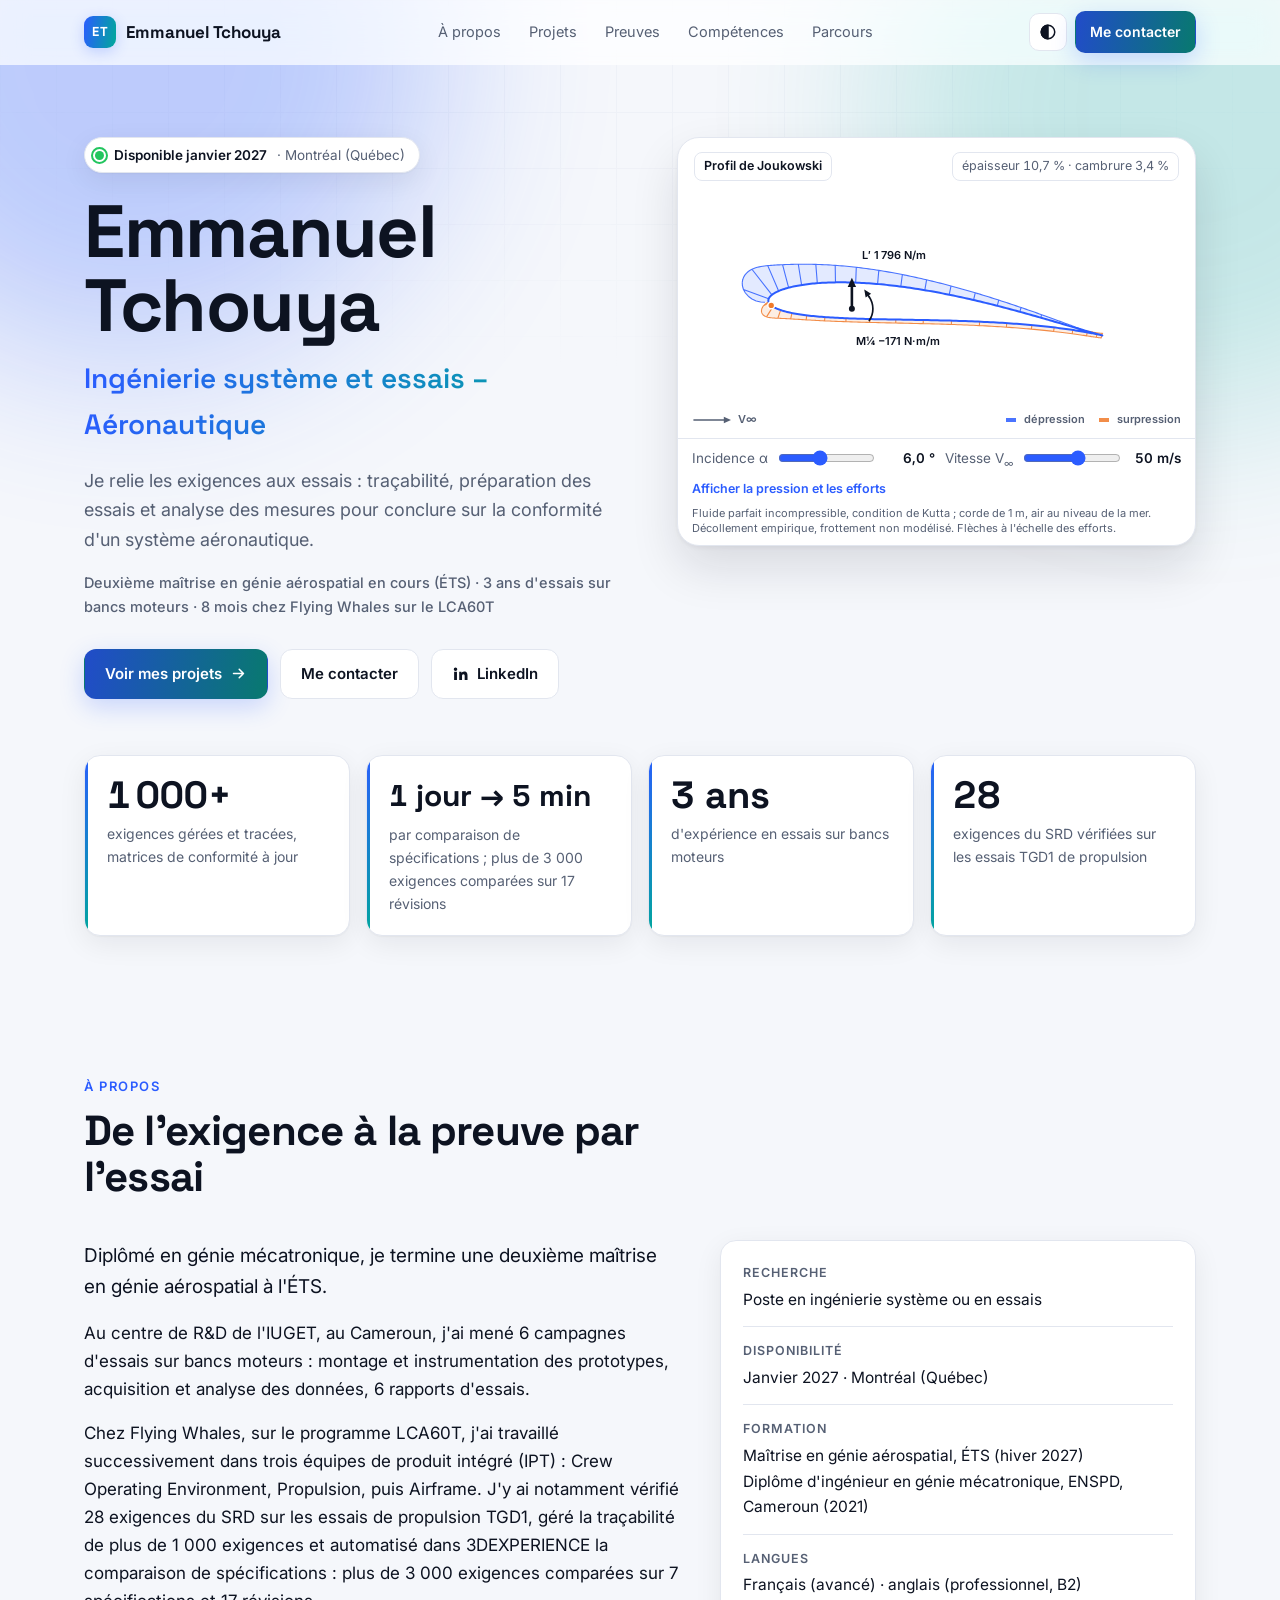
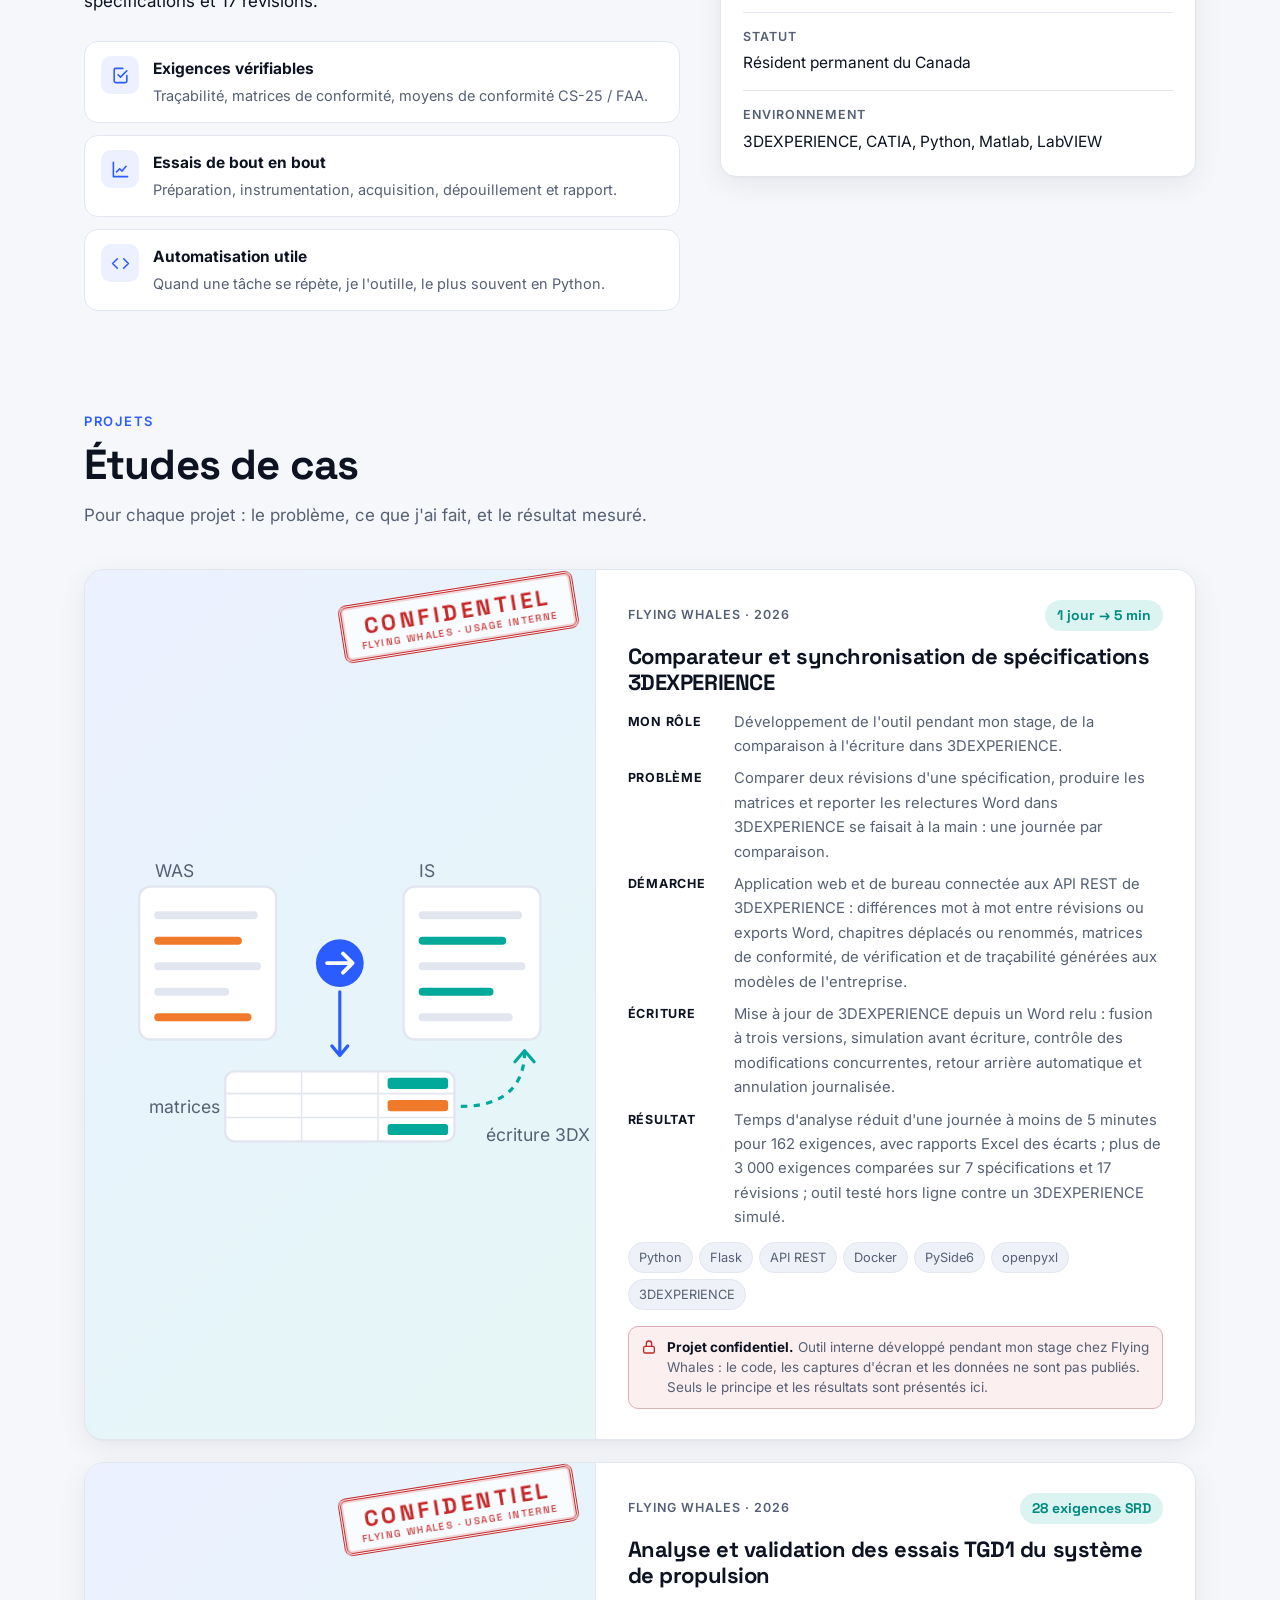
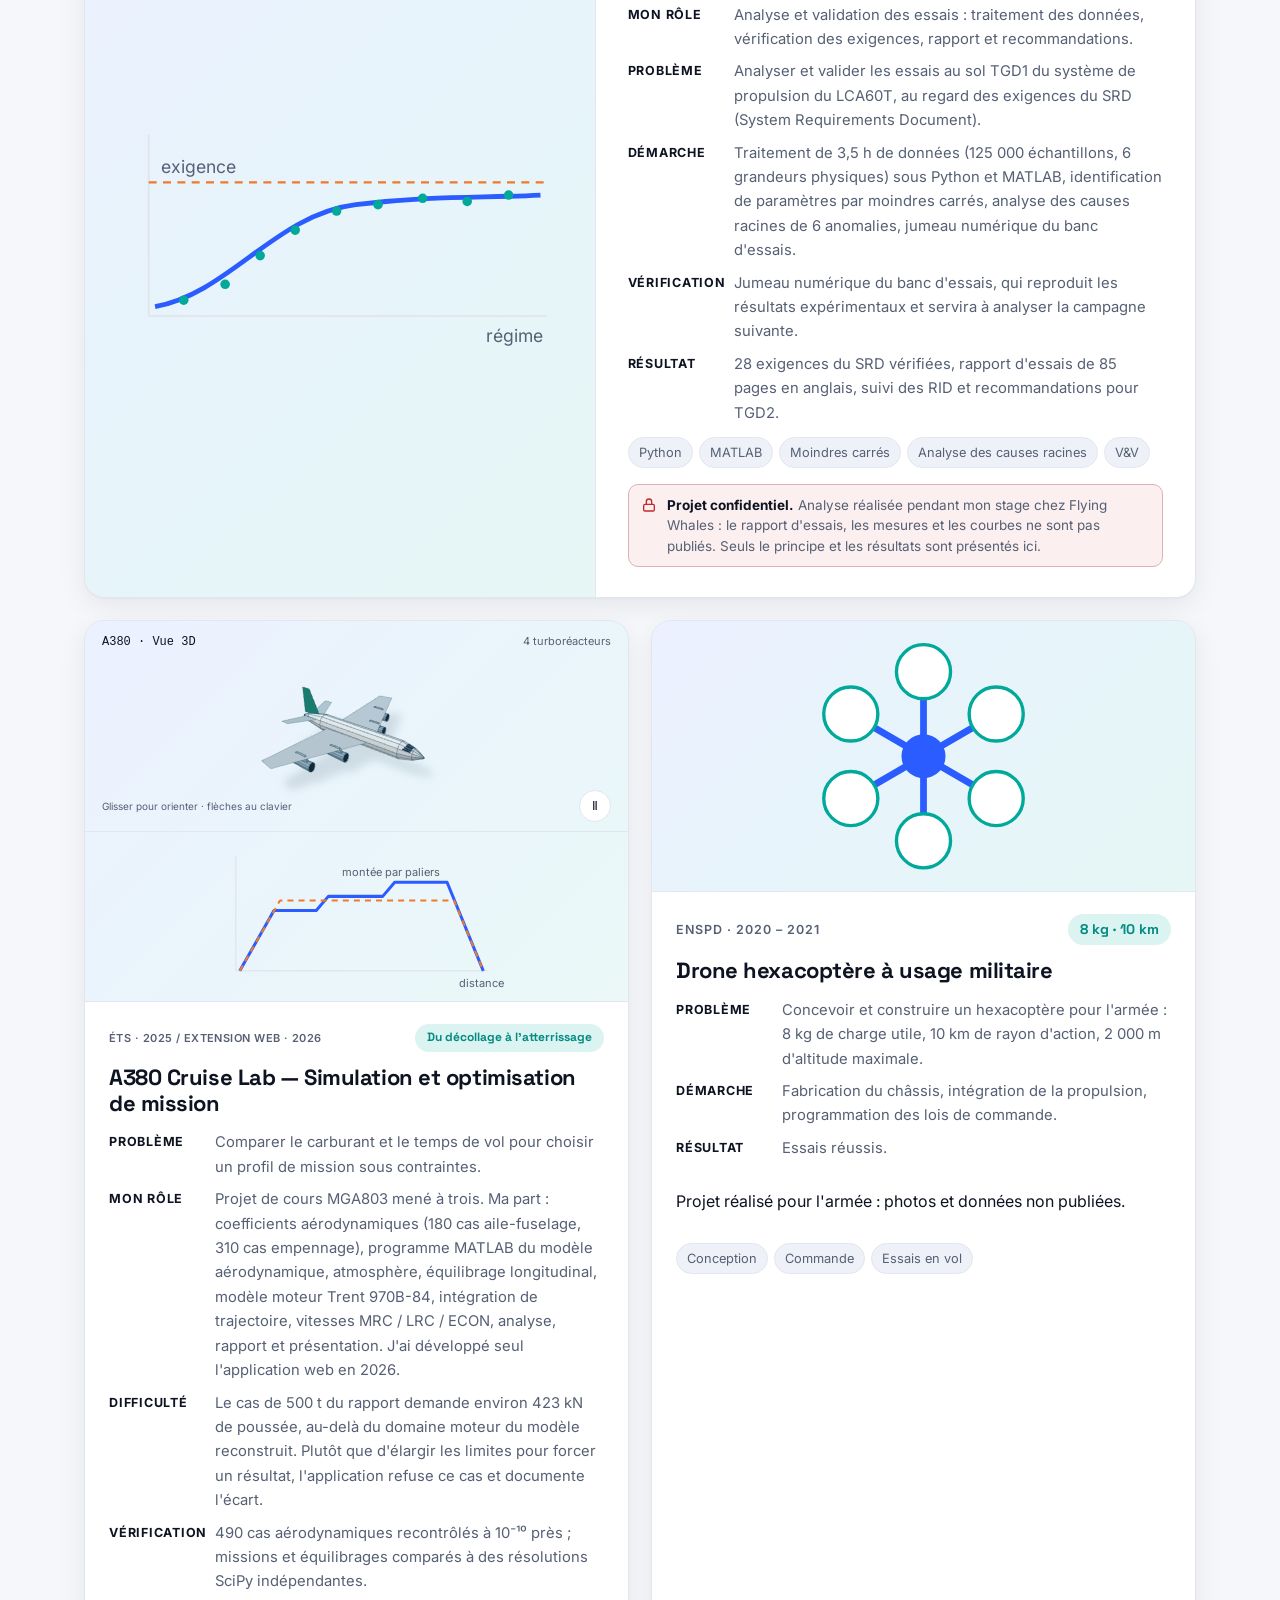
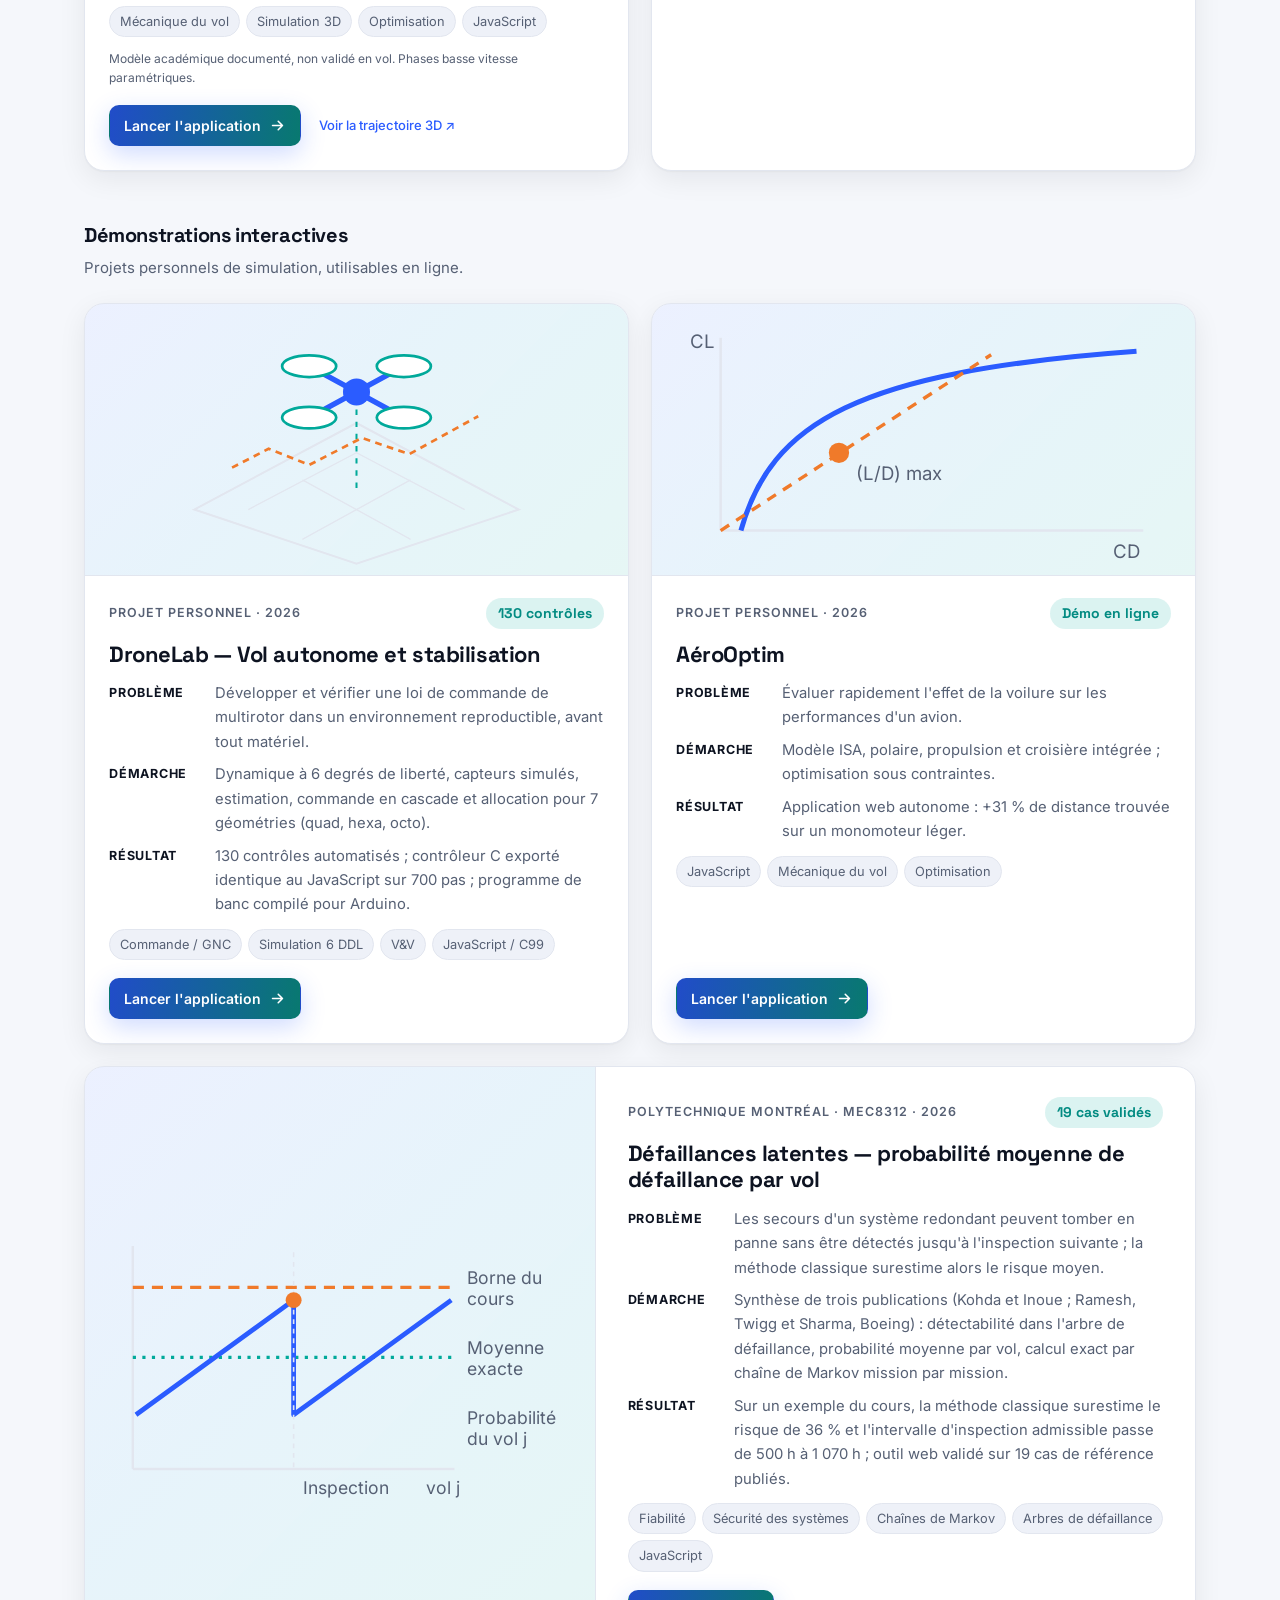
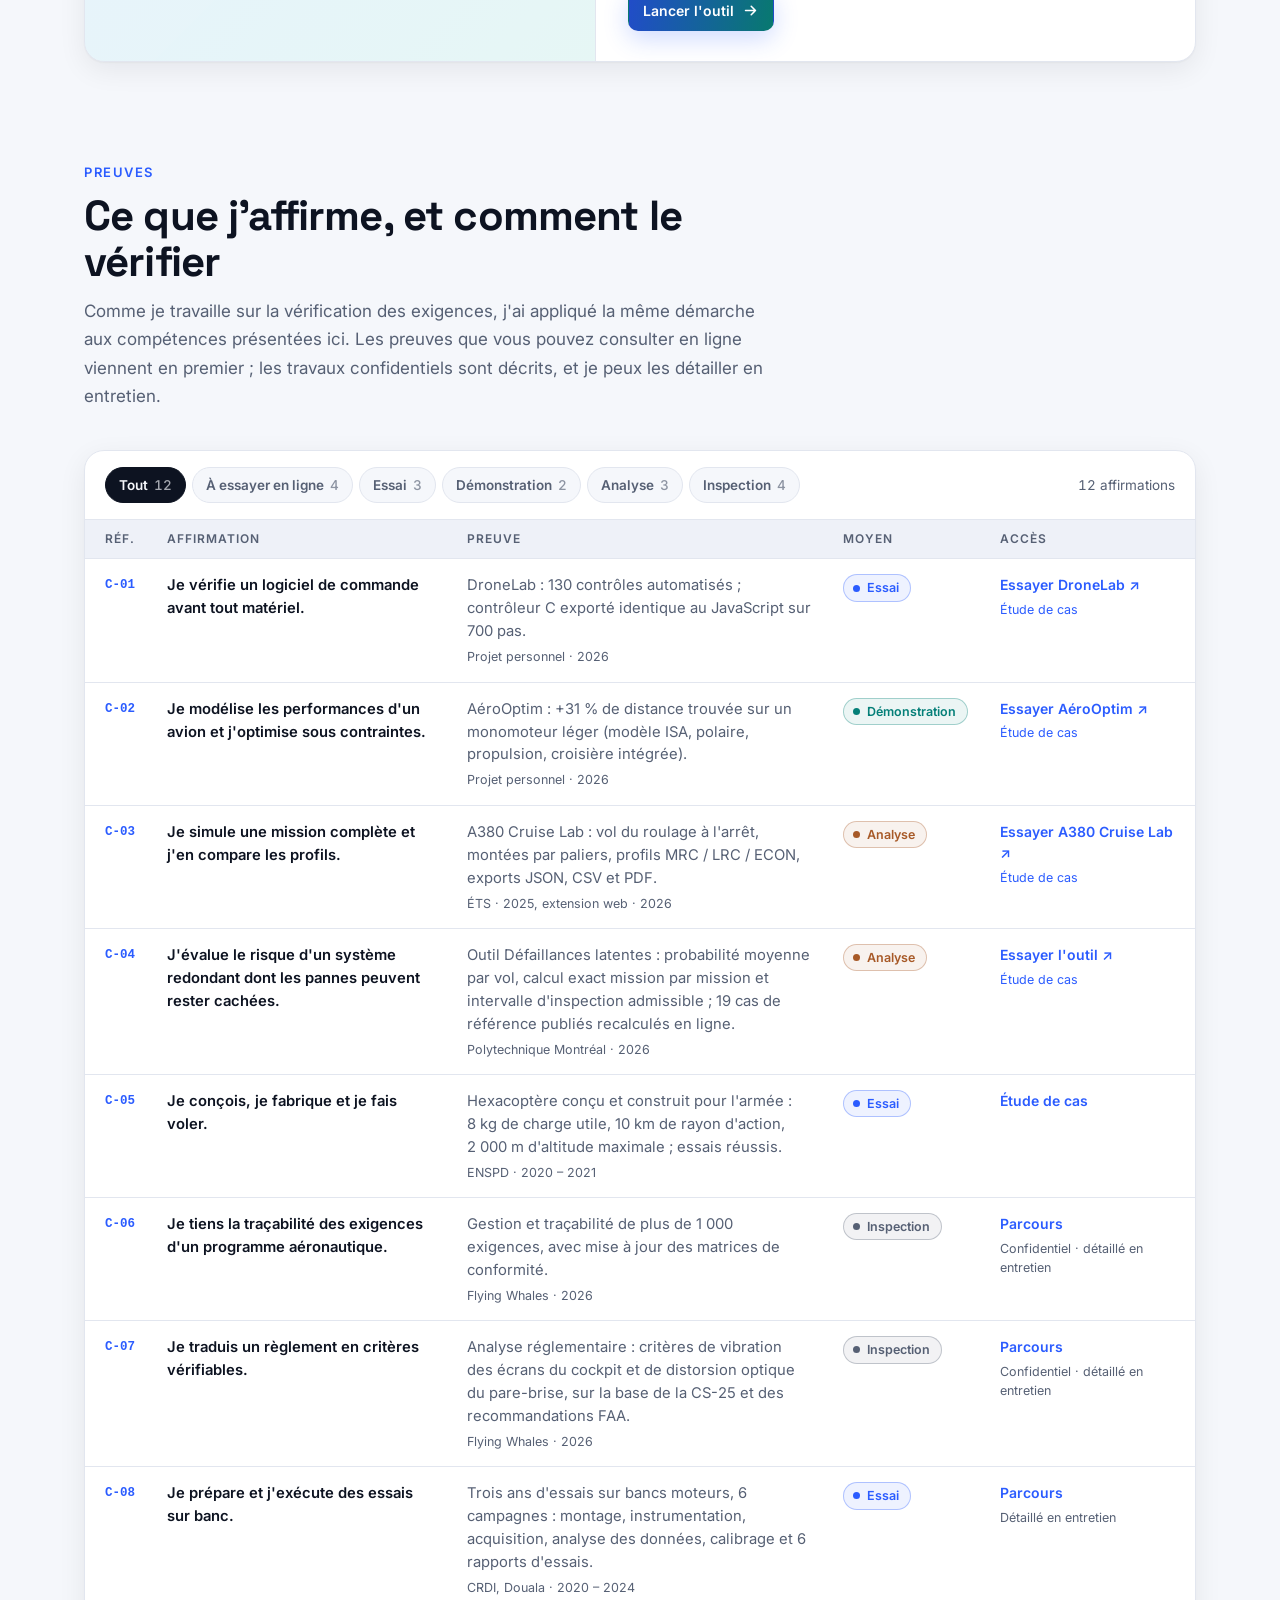
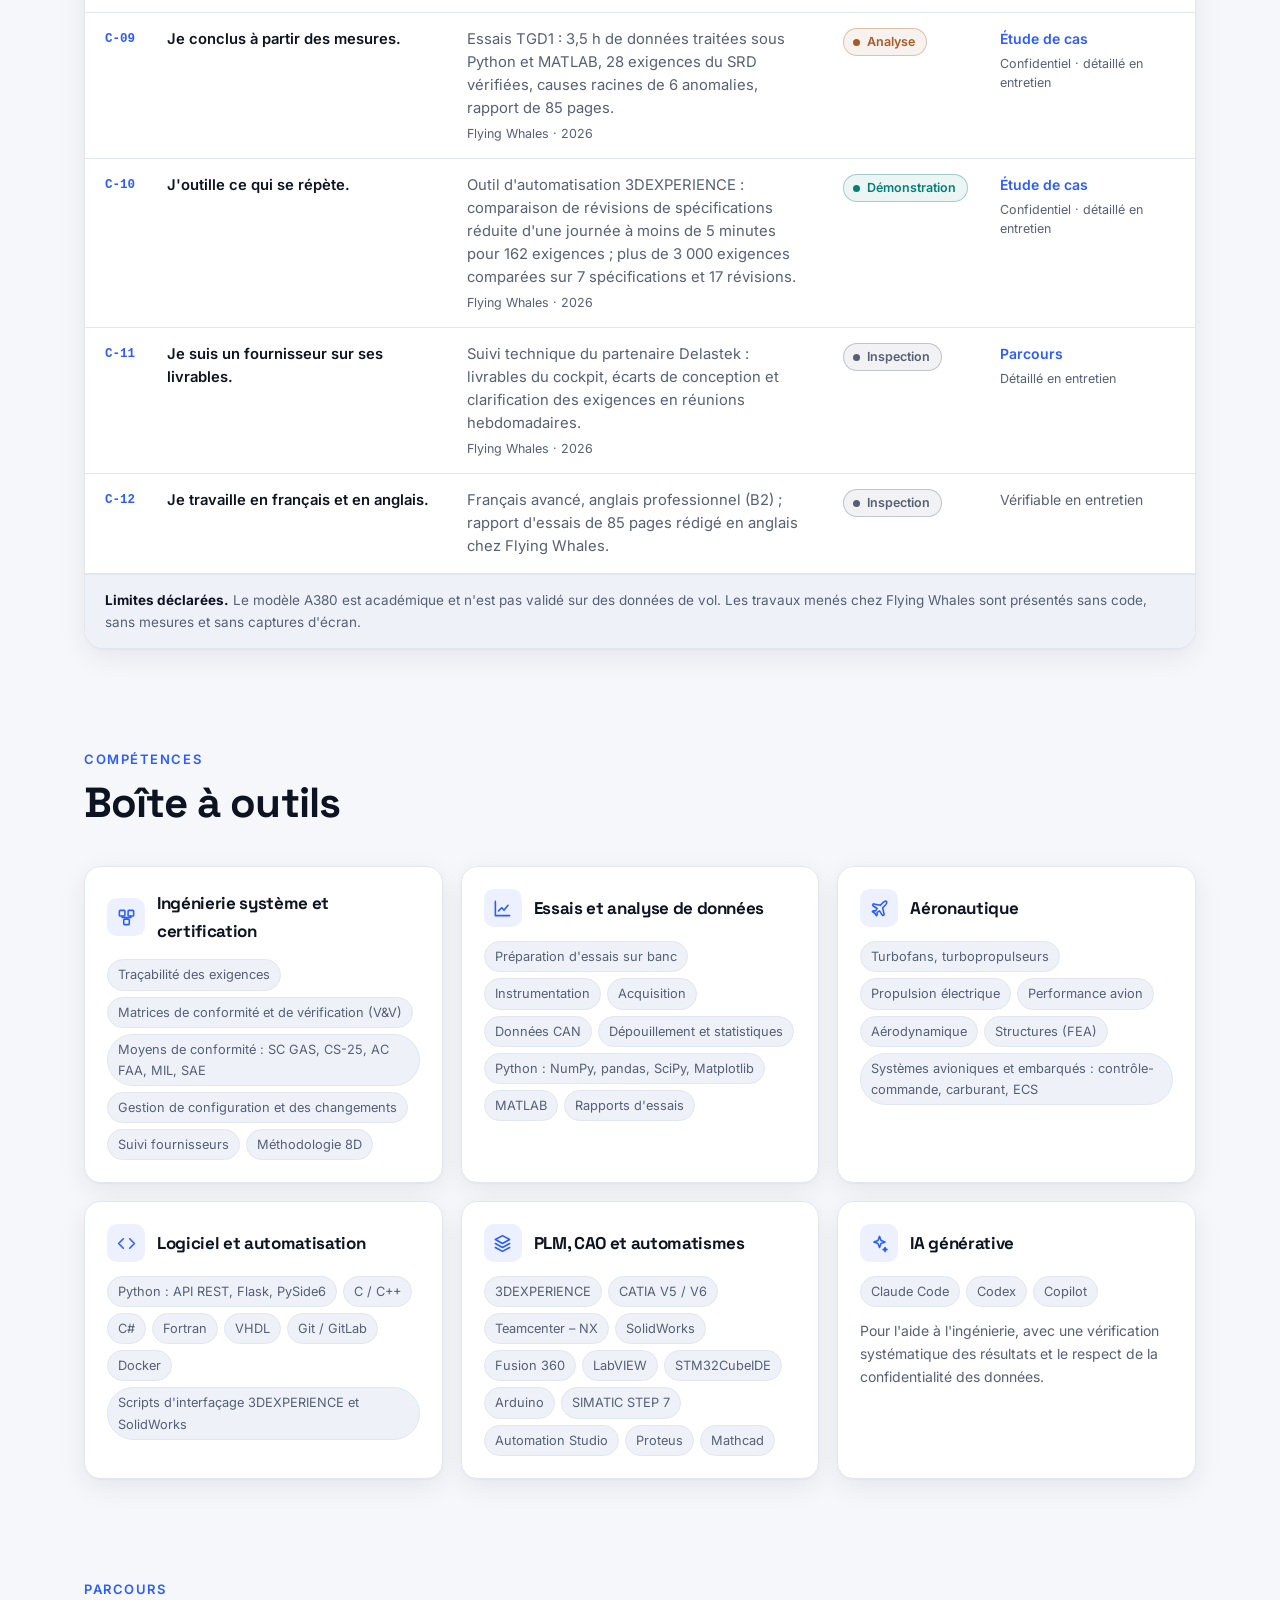
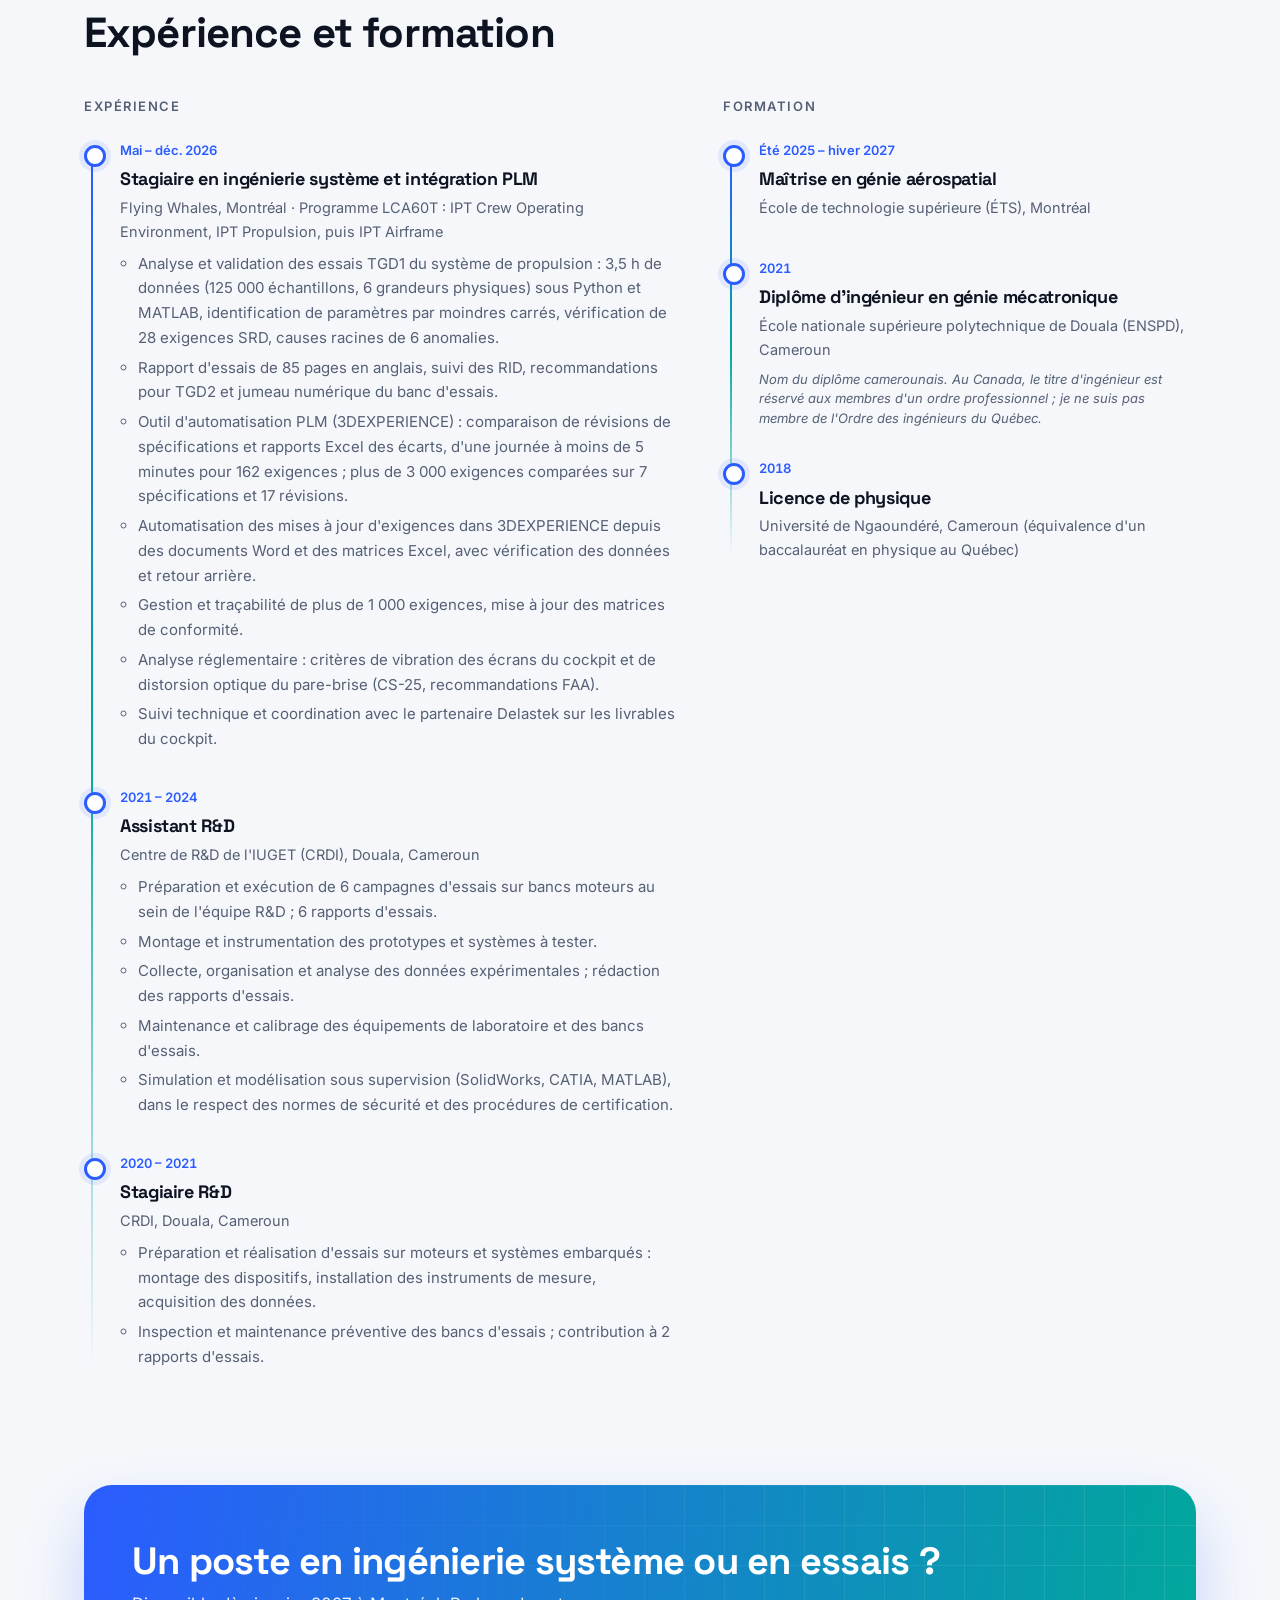
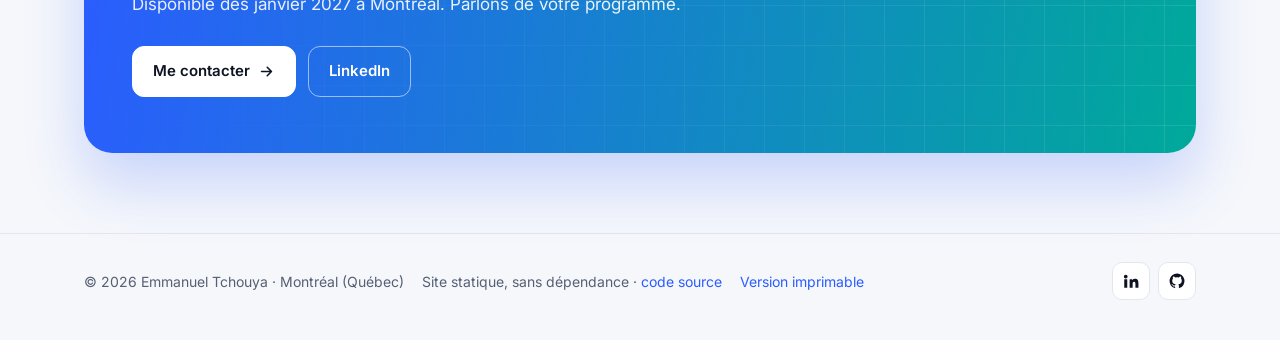
==== commit 9f63b488: "CRDI: 6 engine test campaigns and 6 test reports" ====
--- a/index.html
+++ b/index.html
@@ -116,7 +116,7 @@
       <div class="about">
         <div class="text reveal">
           <p>Diplômé en génie mécatronique, je termine une deuxième maîtrise en génie aérospatial à l'ÉTS.</p>
-          <p>Au centre de R&amp;D de l'IUGET, au Cameroun, j'ai monté et instrumenté des prototypes sur bancs moteurs, puis acquis et analysé les données d'essais.</p>
+          <p>Au centre de R&amp;D de l'IUGET, au Cameroun, j'ai mené 6 campagnes d'essais sur bancs moteurs : montage et instrumentation des prototypes, acquisition et analyse des données, 6 rapports d'essais.</p>
           <p>Chez Flying Whales, sur le programme LCA60T, j'ai travaillé successivement dans trois équipes de produit intégré (IPT) : Crew Operating Environment, Propulsion, puis Airframe. J'y ai notamment vérifié 28 exigences du SRD sur les essais de propulsion TGD1, géré la traçabilité de plus de 1 000 exigences et automatisé dans 3DEXPERIENCE la comparaison de spécifications : plus de 3 000 exigences comparées sur 7 spécifications et 17 révisions.</p>
           <div class="values">
             <div class="value"><div class="ic"><svg viewBox="0 0 24 24" fill="none" stroke="currentColor" stroke-width="2" stroke-linecap="round" stroke-linejoin="round"><path d="M9 11l3 3 8-8"/><path d="M20 12v7a2 2 0 0 1-2 2H6a2 2 0 0 1-2-2V5a2 2 0 0 1 2-2h9"/></svg></div><div><b>Exigences vérifiables</b><span>Traçabilité, matrices de conformité, moyens de conformité CS-25 / FAA.</span></div></div>
@@ -425,7 +425,7 @@
             <tr data-moc="E" data-live="0">
               <td class="ref">C-08</td>
               <th scope="row">Je prépare et j'exécute des essais sur banc.</th>
-              <td>Trois ans d'essais sur bancs moteurs : montage, instrumentation, acquisition, analyse des données, calibrage et rapports d'essais.<small>CRDI, Douala · 2020 – 2024</small></td>
+              <td>Trois ans d'essais sur bancs moteurs, 6 campagnes : montage, instrumentation, acquisition, analyse des données, calibrage et 6 rapports d'essais.<small>CRDI, Douala · 2020 – 2024</small></td>
               <td><span class="moc e">Essai</span></td>
               <td class="acc"><a href="#parcours">Parcours</a><small>Détaillé en entretien</small></td>
             </tr>
@@ -495,7 +495,7 @@
             <li><div class="when">Mai – déc. 2026</div><h4>Stagiaire en ingénierie système et intégration PLM</h4><div class="where">Flying Whales, Montréal · Programme LCA60T : IPT Crew Operating Environment, IPT Propulsion, puis IPT Airframe</div>
               <ul><li>Analyse et validation des essais TGD1 du système de propulsion : 3,5 h de données (125 000 échantillons, 6 grandeurs physiques) sous Python et MATLAB, identification de paramètres par moindres carrés, vérification de 28 exigences SRD, causes racines de 6 anomalies.</li><li>Rapport d'essais de 85 pages en anglais, suivi des RID, recommandations pour TGD2 et jumeau numérique du banc d'essais.</li><li>Outil d'automatisation PLM (3DEXPERIENCE) : comparaison de révisions de spécifications et rapports Excel des écarts, d'une journée à moins de 5 minutes pour 162 exigences ; plus de 3 000 exigences comparées sur 7 spécifications et 17 révisions.</li><li>Automatisation des mises à jour d'exigences dans 3DEXPERIENCE depuis des documents Word et des matrices Excel, avec vérification des données et retour arrière.</li><li>Gestion et traçabilité de plus de 1 000 exigences, mise à jour des matrices de conformité.</li><li>Analyse réglementaire : critères de vibration des écrans du cockpit et de distorsion optique du pare-brise (CS-25, recommandations FAA).</li><li>Suivi technique et coordination avec le partenaire Delastek sur les livrables du cockpit.</li></ul></li>
             <li><div class="when">2021 – 2024</div><h4>Assistant R&amp;D</h4><div class="where">Centre de R&amp;D de l'IUGET (CRDI), Douala, Cameroun</div>
-              <ul><li>Préparation et exécution d'essais sur bancs moteurs au sein de l'équipe R&amp;D.</li><li>Montage et instrumentation des prototypes et systèmes à tester.</li><li>Collecte, organisation et analyse des données expérimentales ; rédaction des rapports d'essais.</li><li>Maintenance et calibrage des équipements de laboratoire et des bancs d'essais.</li><li>Simulation et modélisation sous supervision (SolidWorks, CATIA, MATLAB), dans le respect des normes de sécurité et des procédures de certification.</li></ul></li>
+              <ul><li>Préparation et exécution de 6 campagnes d'essais sur bancs moteurs au sein de l'équipe R&amp;D ; 6 rapports d'essais.</li><li>Montage et instrumentation des prototypes et systèmes à tester.</li><li>Collecte, organisation et analyse des données expérimentales ; rédaction des rapports d'essais.</li><li>Maintenance et calibrage des équipements de laboratoire et des bancs d'essais.</li><li>Simulation et modélisation sous supervision (SolidWorks, CATIA, MATLAB), dans le respect des normes de sécurité et des procédures de certification.</li></ul></li>
             <li><div class="when">2020 – 2021</div><h4>Stagiaire R&amp;D</h4><div class="where">CRDI, Douala, Cameroun</div>
               <ul><li>Préparation et réalisation d'essais sur moteurs et systèmes embarqués : montage des dispositifs, installation des instruments de mesure, acquisition des données.</li><li>Inspection et maintenance préventive des bancs d'essais ; contribution à 2 rapports d'essais.</li></ul></li>
           </ol>
